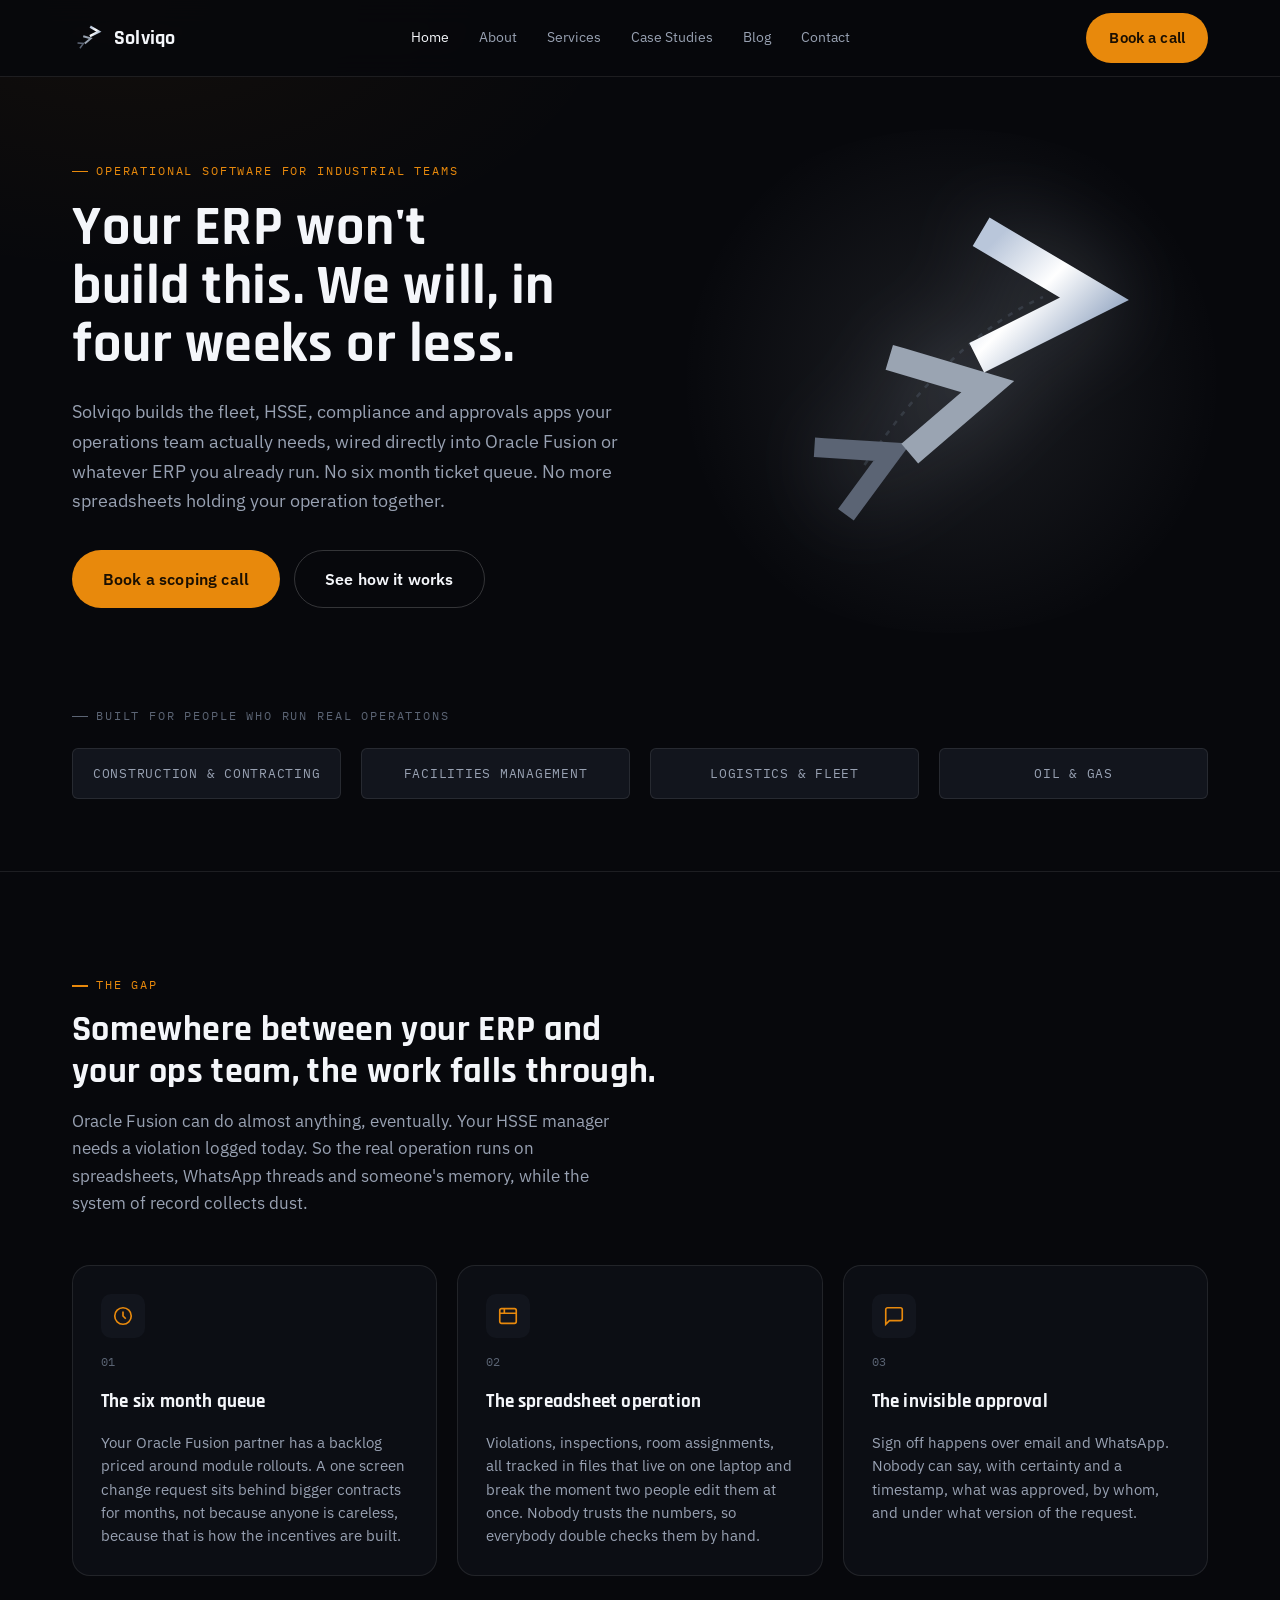
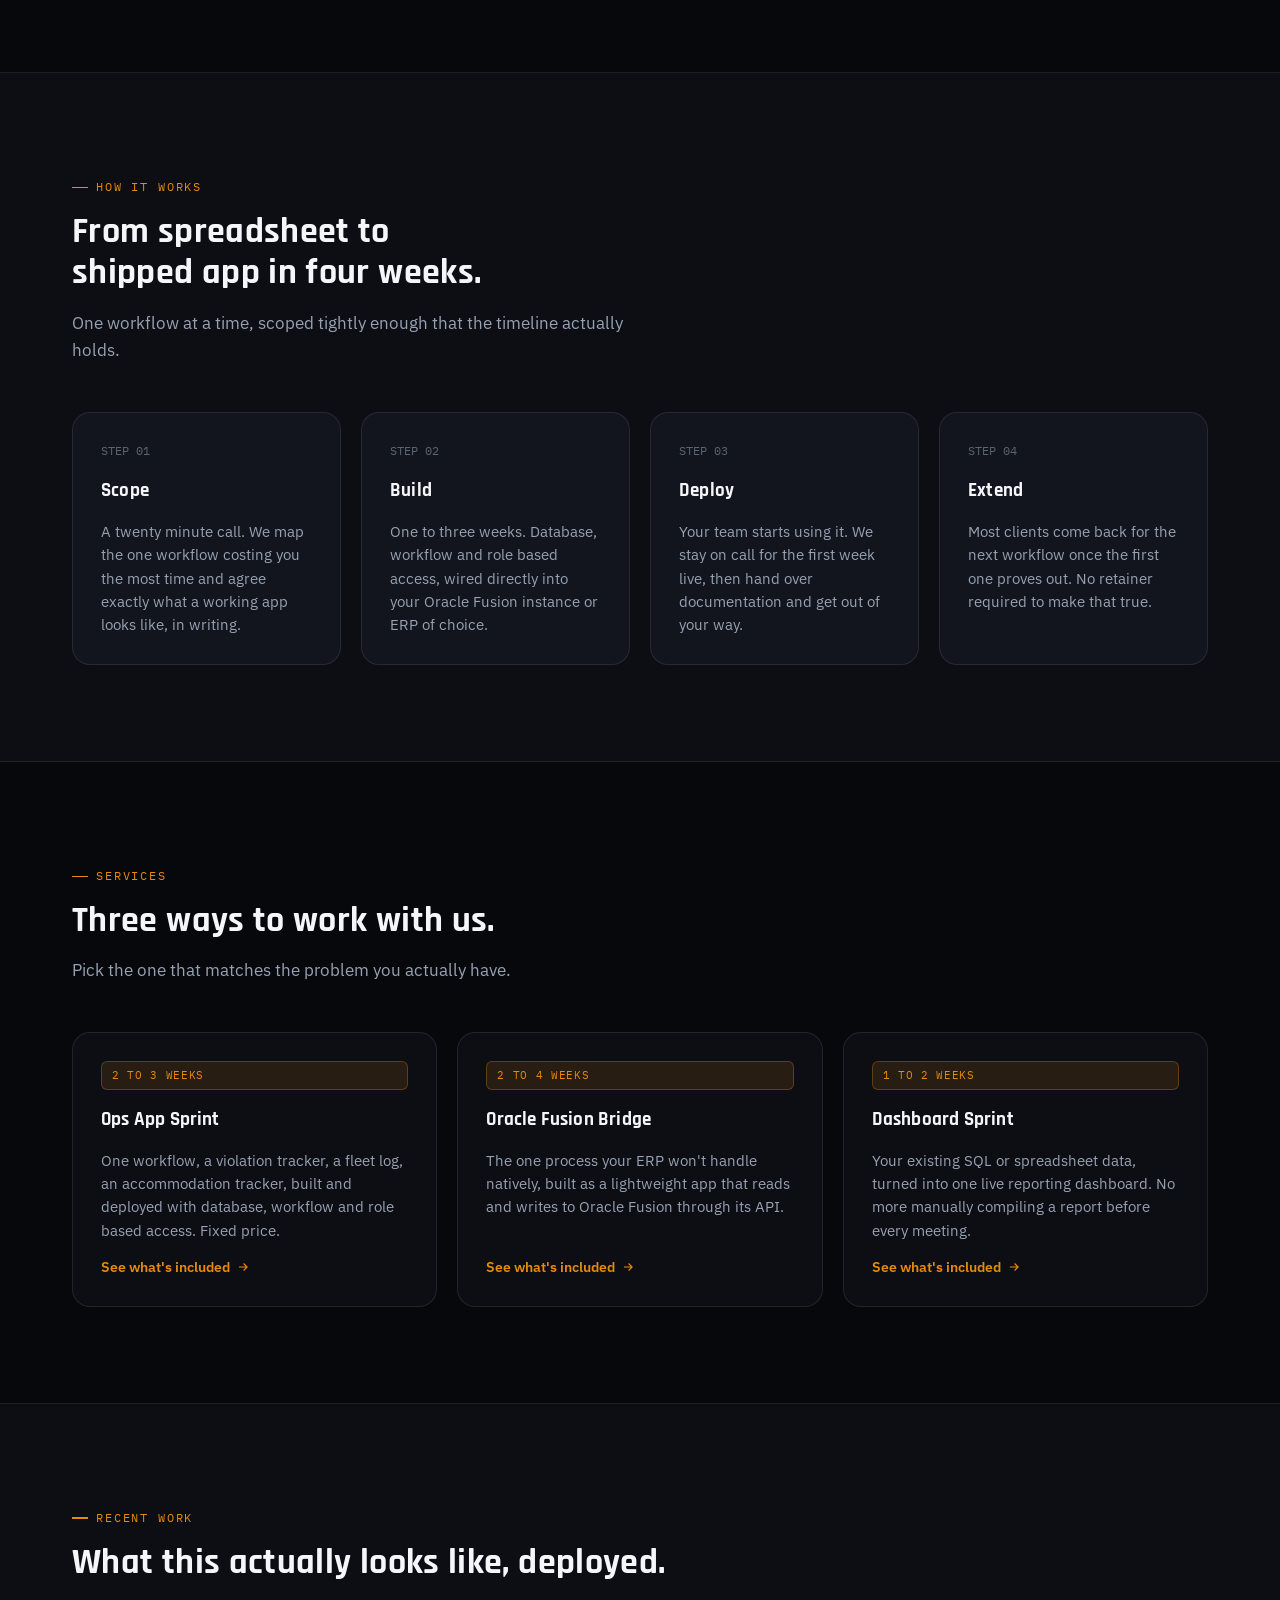
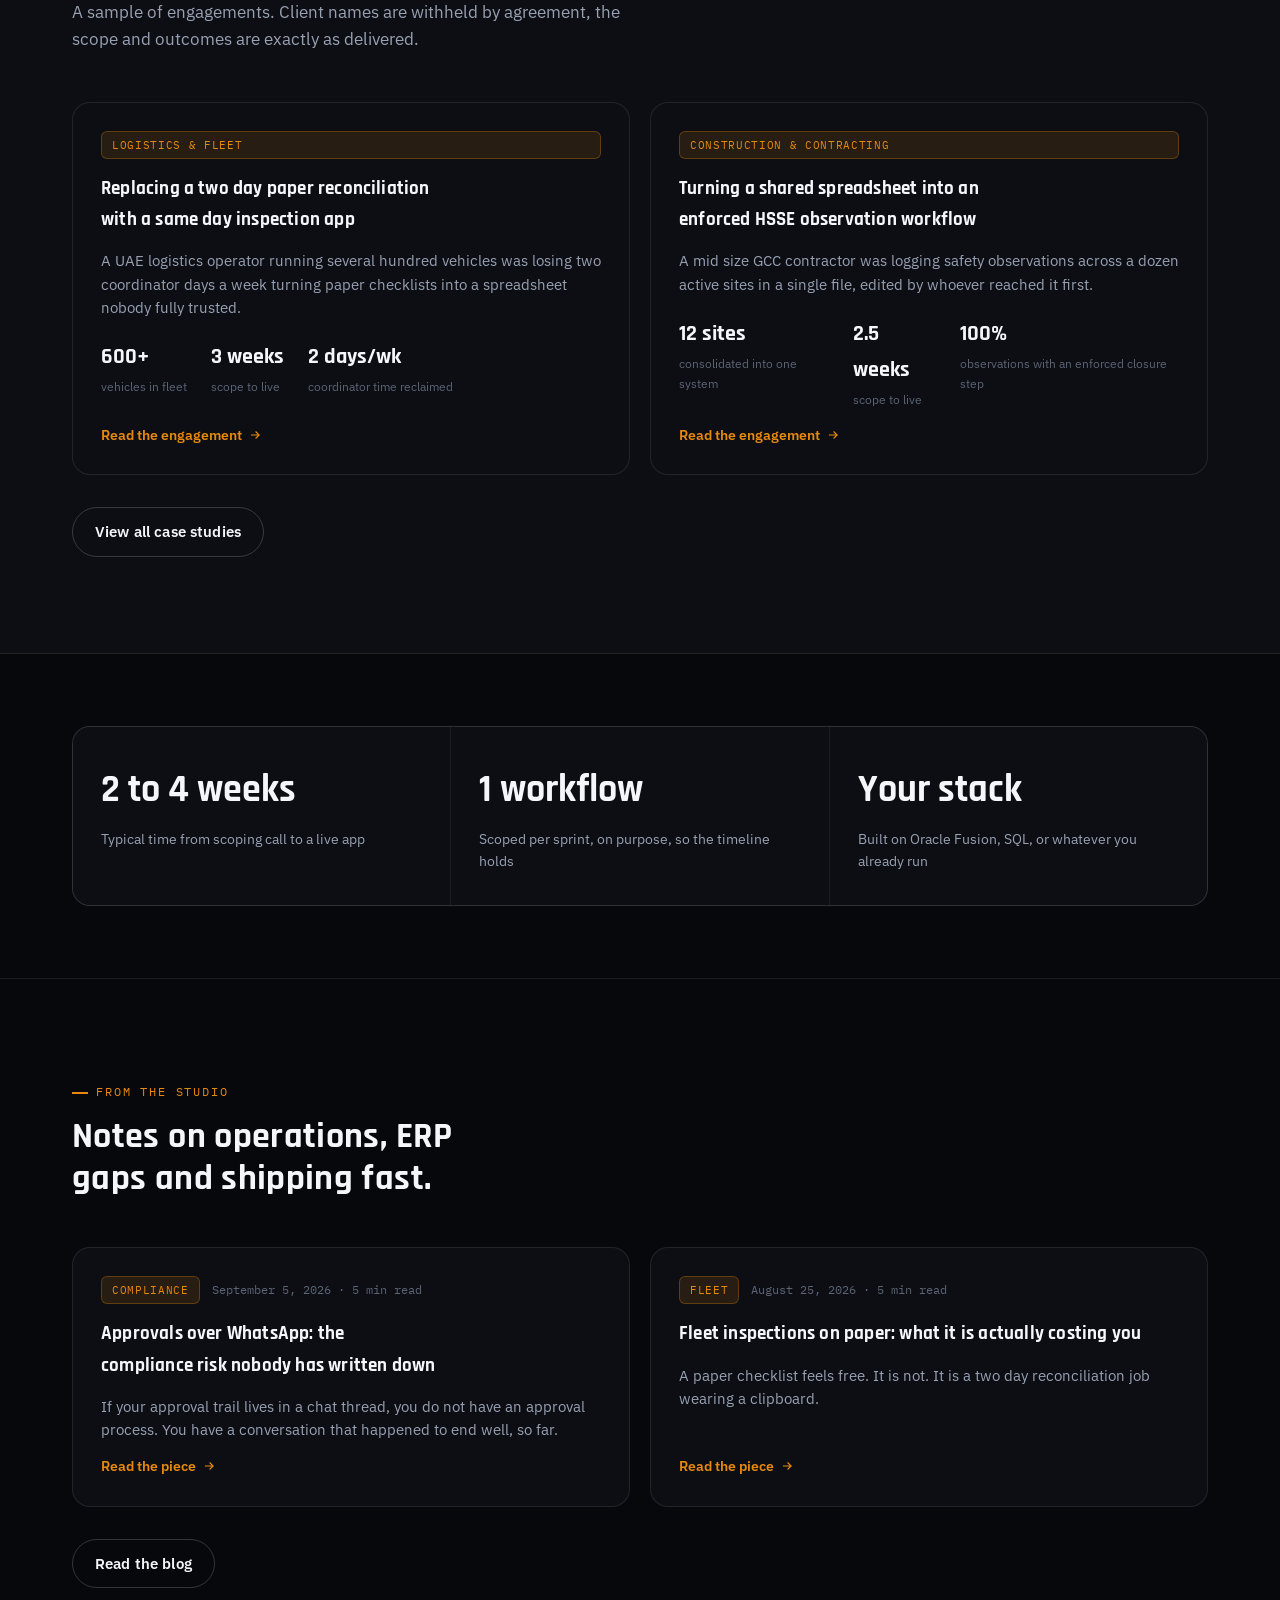
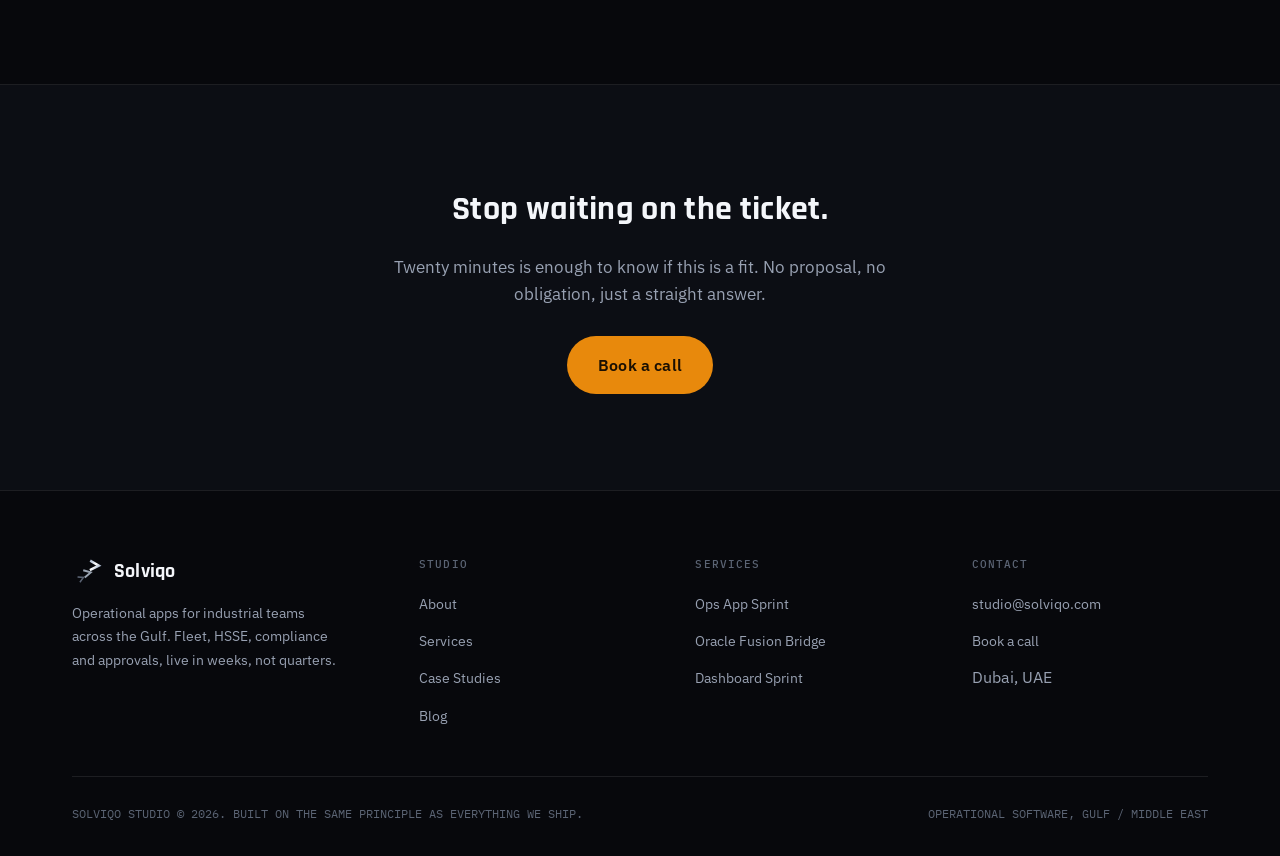
==== index.html @ 1aef15ec "Add Solviqo marketing site: home, about, services, case studies, blog, contact, and brand guidelines" ====
<!doctype html>
<html lang="en">
<head>
<meta charset="utf-8">
<meta name="viewport" content="width=device-width, initial-scale=1">
<title>Solviqo · Operational apps for industrial teams</title>
<meta name="description" content="Solviqo builds the fleet, HSSE, compliance and approvals apps your ERP will not, live in two to four weeks and wired into Oracle Fusion or whatever you already run.">
<link rel="icon" type="image/svg+xml" href="data:image/svg+xml,%3Csvg xmlns='http://www.w3.org/2000/svg' viewBox='0 0 240 240'%3E%3Crect width='240' height='240' rx='48' fill='%230D1117'/%3E%3Cg transform='translate(70,168) rotate(-25) scale(0.62)'%3E%3Cpolyline points='-27,-30 28,0 -27,30' fill='none' stroke='%235B6474' stroke-width='18'/%3E%3C/g%3E%3Cg transform='translate(118,128) rotate(-12) scale(0.82)'%3E%3Cpolyline points='-27,-30 28,0 -27,30' fill='none' stroke='%239AA4B2' stroke-width='18'/%3E%3C/g%3E%3Cg transform='translate(172,72) rotate(2) scale(1.05)'%3E%3Cpolyline points='-27,-30 28,0 -27,30' fill='none' stroke='%23F4F6FA' stroke-width='18'/%3E%3C/g%3E%3C/svg%3E">
<link rel="preconnect" href="https://fonts.googleapis.com">
<link rel="preconnect" href="https://fonts.gstatic.com" crossorigin>
<link rel="stylesheet" href="https://fonts.googleapis.com/css2?family=Rajdhani:wght@500;600;700&family=IBM+Plex+Sans:wght@400;500;600;700&family=IBM+Plex+Mono:wght@400;500&display=swap">
<link rel="stylesheet" href="assets/site.css">
</head>
<body>

<svg width="0" height="0" style="position:absolute" aria-hidden="true">
  <defs>
    <linearGradient id="gradChrome" x1="0%" y1="0%" x2="100%" y2="100%">
      <stop offset="0%" stop-color="#B9C6DA"/>
      <stop offset="45%" stop-color="#FFFFFF"/>
      <stop offset="100%" stop-color="#8CA0BE"/>
    </linearGradient>
  </defs>
</svg>

<header class="site-header">
  <div class="container nav-row">
    <a href="index.html" class="brand">
      <svg viewBox="0 0 240 240" class="brand-mark" aria-hidden="true">
        <g transform="translate(70,168) rotate(-25) scale(0.62)"><polyline points="-27,-30 28,0 -27,30" fill="none" stroke="#5B6474" stroke-width="18" stroke-linecap="square"/></g>
        <g transform="translate(118,128) rotate(-12) scale(0.82)"><polyline points="-27,-30 28,0 -27,30" fill="none" stroke="#9AA4B2" stroke-width="18" stroke-linecap="square"/></g>
        <g transform="translate(172,72) rotate(2) scale(1.05)"><polyline points="-27,-30 28,0 -27,30" fill="none" stroke="url(#gradChrome)" stroke-width="18" stroke-linecap="square"/></g>
      </svg>
      <span class="brand-word">Solviqo</span>
    </a>
    <nav id="navLinks" class="nav-links">
      <a href="index.html" class="active">Home</a>
      <a href="about.html">About</a>
      <a href="services.html">Services</a>
      <a href="case-studies.html">Case Studies</a>
      <a href="blog.html">Blog</a>
      <a href="contact.html">Contact</a>
      <a href="contact.html" class="btn btn-primary">Book a call</a>
    </nav>
    <div class="nav-right">
      <a href="contact.html" class="btn btn-primary">Book a call</a>
      <button id="navToggle" class="nav-toggle" aria-label="Toggle menu" aria-expanded="false">
        <svg viewBox="0 0 24 24" fill="none" stroke="currentColor" stroke-width="2"><path d="M3 6h18M3 12h18M3 18h18"/></svg>
      </button>
    </div>
  </div>
</header>

<main>

  <!-- HERO -->
  <section class="hero">
    <div class="container hero-grid">
      <div>
        <span class="eyebrow">Operational software for industrial teams</span>
        <h1>Your ERP won't build this. We will, in four weeks or less.</h1>
        <p class="lede">Solviqo builds the fleet, HSSE, compliance and approvals apps your operations team actually needs, wired directly into Oracle Fusion or whatever ERP you already run. No six month ticket queue. No more spreadsheets holding your operation together.</p>
        <div class="hero-cta">
          <a href="contact.html" class="btn btn-primary btn-lg">Book a scoping call</a>
          <a href="services.html" class="btn btn-ghost btn-lg">See how it works</a>
        </div>
      </div>
      <div class="hero-visual">
        <svg viewBox="0 0 240 240" class="mark-hero" aria-hidden="true">
          <path d="M70,168 Q120,95 172,72" fill="none" stroke="#5B6474" stroke-width="1.5" stroke-dasharray="3 4" opacity="0.35"/>
          <g transform="translate(70,168) rotate(-25) scale(0.62)"><polyline points="-27,-30 28,0 -27,30" fill="none" stroke="#5B6474" stroke-width="18" stroke-linecap="square"/></g>
          <g transform="translate(118,128) rotate(-12) scale(0.82)"><polyline points="-27,-30 28,0 -27,30" fill="none" stroke="#9AA4B2" stroke-width="18" stroke-linecap="square"/></g>
          <g transform="translate(172,72) rotate(2) scale(1.05)"><polyline points="-27,-30 28,0 -27,30" fill="none" stroke="url(#gradChrome)" stroke-width="18" stroke-linecap="square"/></g>
        </svg>
      </div>
    </div>
  </section>

  <!-- INDUSTRIES STRIP -->
  <section class="section tight" style="padding-top:0;">
    <div class="container">
      <p class="eyebrow muted" style="margin-bottom:22px;">Built for people who run real operations</p>
      <div class="grid-4">
        <div class="tag" style="justify-content:center;padding:14px;font-size:12.5px;">Construction &amp; Contracting</div>
        <div class="tag" style="justify-content:center;padding:14px;font-size:12.5px;">Facilities Management</div>
        <div class="tag" style="justify-content:center;padding:14px;font-size:12.5px;">Logistics &amp; Fleet</div>
        <div class="tag" style="justify-content:center;padding:14px;font-size:12.5px;">Oil &amp; Gas</div>
      </div>
    </div>
  </section>

  <!-- THE GAP -->
  <section class="section">
    <div class="container">
      <div class="section-head">
        <span class="eyebrow">The gap</span>
        <h2>Somewhere between your ERP and your ops team, the work falls through.</h2>
        <p>Oracle Fusion can do almost anything, eventually. Your HSSE manager needs a violation logged today. So the real operation runs on spreadsheets, WhatsApp threads and someone's memory, while the system of record collects dust.</p>
      </div>
      <div class="grid-3">
        <div class="card">
          <div class="card-icon"><svg viewBox="0 0 24 24" fill="none" stroke="currentColor" stroke-width="1.8"><circle cx="12" cy="12" r="9"/><path d="M12 7v5l3 3"/></svg></div>
          <span class="num">01</span>
          <h3>The six month queue</h3>
          <p>Your Oracle Fusion partner has a backlog priced around module rollouts. A one screen change request sits behind bigger contracts for months, not because anyone is careless, because that is how the incentives are built.</p>
        </div>
        <div class="card">
          <div class="card-icon"><svg viewBox="0 0 24 24" fill="none" stroke="currentColor" stroke-width="1.8"><rect x="3" y="4" width="18" height="16" rx="2"/><path d="M3 9h18M8 4v5"/></svg></div>
          <span class="num">02</span>
          <h3>The spreadsheet operation</h3>
          <p>Violations, inspections, room assignments, all tracked in files that live on one laptop and break the moment two people edit them at once. Nobody trusts the numbers, so everybody double checks them by hand.</p>
        </div>
        <div class="card">
          <div class="card-icon"><svg viewBox="0 0 24 24" fill="none" stroke="currentColor" stroke-width="1.8"><path d="M21 15a2 2 0 0 1-2 2H7l-4 4V5a2 2 0 0 1 2-2h14a2 2 0 0 1 2 2z"/></svg></div>
          <span class="num">03</span>
          <h3>The invisible approval</h3>
          <p>Sign off happens over email and WhatsApp. Nobody can say, with certainty and a timestamp, what was approved, by whom, and under what version of the request.</p>
        </div>
      </div>
    </div>
  </section>

  <!-- HOW IT WORKS -->
  <section class="section" style="background:var(--ink-900);">
    <div class="container">
      <div class="section-head">
        <span class="eyebrow">How it works</span>
        <h2>From spreadsheet to shipped app in four weeks.</h2>
        <p>One workflow at a time, scoped tightly enough that the timeline actually holds.</p>
      </div>
      <div class="grid-4">
        <div class="card" style="background:var(--ink-800);">
          <span class="num">STEP 01</span>
          <h3>Scope</h3>
          <p>A twenty minute call. We map the one workflow costing you the most time and agree exactly what a working app looks like, in writing.</p>
        </div>
        <div class="card" style="background:var(--ink-800);">
          <span class="num">STEP 02</span>
          <h3>Build</h3>
          <p>One to three weeks. Database, workflow and role based access, wired directly into your Oracle Fusion instance or ERP of choice.</p>
        </div>
        <div class="card" style="background:var(--ink-800);">
          <span class="num">STEP 03</span>
          <h3>Deploy</h3>
          <p>Your team starts using it. We stay on call for the first week live, then hand over documentation and get out of your way.</p>
        </div>
        <div class="card" style="background:var(--ink-800);">
          <span class="num">STEP 04</span>
          <h3>Extend</h3>
          <p>Most clients come back for the next workflow once the first one proves out. No retainer required to make that true.</p>
        </div>
      </div>
    </div>
  </section>

  <!-- SERVICES -->
  <section class="section">
    <div class="container">
      <div class="section-head">
        <span class="eyebrow">Services</span>
        <h2>Three ways to work with us.</h2>
        <p>Pick the one that matches the problem you actually have.</p>
      </div>
      <div class="grid-3">
        <a href="services.html#ops-app-sprint" class="card">
          <span class="tag amber">2 to 3 weeks</span>
          <h3>Ops App Sprint</h3>
          <p>One workflow, a violation tracker, a fleet log, an accommodation tracker, built and deployed with database, workflow and role based access. Fixed price.</p>
          <span class="card-link">See what's included <svg viewBox="0 0 24 24" fill="none" stroke="currentColor" stroke-width="2"><path d="M5 12h14M13 6l6 6-6 6"/></svg></span>
        </a>
        <a href="services.html#oracle-fusion-bridge" class="card">
          <span class="tag amber">2 to 4 weeks</span>
          <h3>Oracle Fusion Bridge</h3>
          <p>The one process your ERP won't handle natively, built as a lightweight app that reads and writes to Oracle Fusion through its API.</p>
          <span class="card-link">See what's included <svg viewBox="0 0 24 24" fill="none" stroke="currentColor" stroke-width="2"><path d="M5 12h14M13 6l6 6-6 6"/></svg></span>
        </a>
        <a href="services.html#dashboard-sprint" class="card">
          <span class="tag amber">1 to 2 weeks</span>
          <h3>Dashboard Sprint</h3>
          <p>Your existing SQL or spreadsheet data, turned into one live reporting dashboard. No more manually compiling a report before every meeting.</p>
          <span class="card-link">See what's included <svg viewBox="0 0 24 24" fill="none" stroke="currentColor" stroke-width="2"><path d="M5 12h14M13 6l6 6-6 6"/></svg></span>
        </a>
      </div>
    </div>
  </section>

  <!-- CASE STUDY TEASER -->
  <section class="section" style="background:var(--ink-900);">
    <div class="container">
      <div class="section-head">
        <span class="eyebrow">Recent work</span>
        <h2>What this actually looks like, deployed.</h2>
        <p>A sample of engagements. Client names are withheld by agreement, the scope and outcomes are exactly as delivered.</p>
      </div>
      <div id="homeCaseTeaser" class="grid-2"></div>
      <div style="margin-top:32px;"><a href="case-studies.html" class="btn btn-ghost">View all case studies</a></div>
    </div>
  </section>

  <!-- STATS -->
  <section class="section tight">
    <div class="container">
      <div class="stat-band">
        <div class="stat"><div class="v">2 to 4 weeks</div><div class="l">Typical time from scoping call to a live app</div></div>
        <div class="stat"><div class="v">1 workflow</div><div class="l">Scoped per sprint, on purpose, so the timeline holds</div></div>
        <div class="stat"><div class="v">Your stack</div><div class="l">Built on Oracle Fusion, SQL, or whatever you already run</div></div>
      </div>
    </div>
  </section>

  <!-- BLOG TEASER -->
  <section class="section">
    <div class="container">
      <div class="section-head">
        <span class="eyebrow">From the studio</span>
        <h2>Notes on operations, ERP gaps and shipping fast.</h2>
      </div>
      <div id="homePostTeaser" class="grid-2"></div>
      <div style="margin-top:32px;"><a href="blog.html" class="btn btn-ghost">Read the blog</a></div>
    </div>
  </section>

  <!-- FINAL CTA -->
  <section class="section" style="border-bottom:none;background:var(--ink-900);">
    <div class="container center" style="max-width:640px;margin:0 auto;">
      <h2 style="font-size:34px;">Stop waiting on the ticket.</h2>
      <p class="muted" style="margin-top:16px;font-size:16.5px;">Twenty minutes is enough to know if this is a fit. No proposal, no obligation, just a straight answer.</p>
      <div style="margin-top:28px;"><a href="contact.html" class="btn btn-primary btn-lg">Book a call</a></div>
    </div>
  </section>

</main>

<footer class="site-footer">
  <div class="container">
    <div class="footer-top">
      <div class="footer-brand">
        <a href="index.html" class="brand">
          <svg viewBox="0 0 240 240" class="brand-mark" aria-hidden="true">
            <g transform="translate(70,168) rotate(-25) scale(0.62)"><polyline points="-27,-30 28,0 -27,30" fill="none" stroke="#5B6474" stroke-width="18" stroke-linecap="square"/></g>
            <g transform="translate(118,128) rotate(-12) scale(0.82)"><polyline points="-27,-30 28,0 -27,30" fill="none" stroke="#9AA4B2" stroke-width="18" stroke-linecap="square"/></g>
            <g transform="translate(172,72) rotate(2) scale(1.05)"><polyline points="-27,-30 28,0 -27,30" fill="none" stroke="url(#gradChrome)" stroke-width="18" stroke-linecap="square"/></g>
          </svg>
          <span class="brand-word">Solviqo</span>
        </a>
        <p>Operational apps for industrial teams across the Gulf. Fleet, HSSE, compliance and approvals, live in weeks, not quarters.</p>
      </div>
      <div class="footer-col">
        <h4>Studio</h4>
        <ul>
          <li><a href="about.html">About</a></li>
          <li><a href="services.html">Services</a></li>
          <li><a href="case-studies.html">Case Studies</a></li>
          <li><a href="blog.html">Blog</a></li>
        </ul>
      </div>
      <div class="footer-col">
        <h4>Services</h4>
        <ul>
          <li><a href="services.html#ops-app-sprint">Ops App Sprint</a></li>
          <li><a href="services.html#oracle-fusion-bridge">Oracle Fusion Bridge</a></li>
          <li><a href="services.html#dashboard-sprint">Dashboard Sprint</a></li>
        </ul>
      </div>
      <div class="footer-col">
        <h4>Contact</h4>
        <ul>
          <li><a href="mailto:studio@solviqo.com">studio@solviqo.com</a></li>
          <li><a href="contact.html">Book a call</a></li>
          <li><span class="muted">Dubai, UAE</span></li>
        </ul>
      </div>
    </div>
    <div class="footer-bottom">
      <p>SOLVIQO STUDIO &copy; 2026. BUILT ON THE SAME PRINCIPLE AS EVERYTHING WE SHIP.</p>
      <p>OPERATIONAL SOFTWARE, GULF / MIDDLE EAST</p>
    </div>
  </div>
</footer>

<script src="assets/site.js"></script>
</body>
</html>
---- assets/site.css ----
/* Solviqo · shared design tokens and site components */

:root{
  /* surfaces */
  --ink-950:#07080C;
  --ink-900:#0C0E14;
  --ink-800:#12151D;
  --ink-700:#1A1E29;
  --ink-600:#242938;

  /* lines */
  --line:rgba(255,255,255,0.09);
  --line-strong:rgba(255,255,255,0.18);

  /* text */
  --text-1:#F4F6FA;
  --text-2:#98A1B2;
  --text-3:#5B6474;

  /* chrome family (from the mark) */
  --chrome-1:#5B6474;
  --chrome-2:#9AA4B2;
  --chrome-3:#D8E0EC;

  /* accent */
  --amber:#E8890C;
  --amber-bright:#FFA733;
  --amber-wash:rgba(232,137,12,0.12);
  --blue-signal:#5C87F2;

  /* semantic */
  --green-ok:#3FBE85;
  --red-critical:#E15B45;

  /* type */
  --font-display:"Rajdhani",-apple-system,"Helvetica Neue",Arial,sans-serif;
  --font-body:"IBM Plex Sans",-apple-system,"Helvetica Neue",Arial,sans-serif;
  --font-mono:"IBM Plex Mono","SFMono-Regular",Consolas,monospace;

  /* shape */
  --r-sm:6px;
  --r-md:10px;
  --r-lg:18px;
  --r-full:999px;

  --container:1200px;
}

*,*::before,*::after{ box-sizing:border-box; }
html{ scroll-behavior:smooth; }
@media (prefers-reduced-motion:reduce){ html{ scroll-behavior:auto; } }

body{
  margin:0;
  background:
    radial-gradient(ellipse 1100px 620px at 82% -8%, rgba(120,150,255,0.08), transparent 60%),
    radial-gradient(ellipse 900px 500px at 10% 0%, rgba(232,137,12,0.05), transparent 55%),
    var(--ink-950);
  color:var(--text-1);
  font-family:var(--font-body);
  font-size:16px;
  line-height:1.65;
  -webkit-font-smoothing:antialiased;
}
::selection{ background:var(--amber); color:var(--ink-950); }
img{ max-width:100%; display:block; }
a{ color:inherit; text-decoration:none; }
h1,h2,h3,h4{ margin:0; font-family:var(--font-display); font-weight:700; letter-spacing:.01em; text-wrap:balance; }
p{ margin:0; }
ul{ margin:0; padding:0; list-style:none; }
button{ font-family:inherit; }

.container{ max-width:var(--container); margin:0 auto; padding:0 32px; }
@media (max-width:720px){ .container{ padding:0 20px; } }

.eyebrow{
  font-family:var(--font-mono); font-size:11.5px; letter-spacing:.16em; text-transform:uppercase;
  color:var(--amber); display:inline-flex; align-items:center; gap:8px;
}
.eyebrow::before{ content:""; width:16px; height:1.5px; background:var(--amber); display:inline-block; }
.eyebrow.muted{ color:var(--text-3); }
.eyebrow.muted::before{ background:var(--text-3); }

/* ============ Header / Nav ============ */
.site-header{
  position:sticky; top:0; z-index:50;
  background:rgba(7,8,12,0.82); backdrop-filter:blur(14px); -webkit-backdrop-filter:blur(14px);
  border-bottom:1px solid var(--line);
}
.nav-row{ display:flex; align-items:center; justify-content:space-between; height:76px; gap:24px; }
.brand{ display:flex; align-items:center; gap:10px; flex:none; }
.brand-mark{ width:32px; height:32px; overflow:visible; }
.brand-word{ font-family:var(--font-display); font-weight:700; font-size:20px; letter-spacing:.01em; color:var(--text-1); }

.nav-links{ display:flex; align-items:center; gap:2px; }
.nav-links a{
  font-size:14px; color:var(--text-2); padding:9px 14px; border-radius:var(--r-full);
  transition:color .15s ease, background .15s ease;
}
.nav-links a:hover{ color:var(--text-1); background:var(--ink-800); }
.nav-links a.active{ color:var(--text-1); }
.nav-links .btn{ display:none; }

.nav-right{ display:flex; align-items:center; gap:14px; }
.nav-toggle{ display:none; background:none; border:1px solid var(--line-strong); border-radius:var(--r-sm); width:40px; height:40px; align-items:center; justify-content:center; color:var(--text-1); cursor:pointer; }
.nav-toggle svg{ width:18px; height:18px; }

@media (max-width:920px){
  .nav-links{
    position:fixed; inset:76px 0 auto 0; flex-direction:column; align-items:stretch; gap:0;
    background:var(--ink-900); border-bottom:1px solid var(--line); padding:8px 20px 18px;
    transform:translateY(-8px); opacity:0; pointer-events:none; transition:opacity .18s ease, transform .18s ease;
  }
  .nav-links.open{ opacity:1; pointer-events:auto; transform:translateY(0); }
  .nav-links a{ padding:14px 6px; border-radius:0; border-bottom:1px solid var(--line); }
  .nav-toggle{ display:inline-flex; }
  .nav-right .btn{ display:none; }
  .nav-links .btn{ display:inline-flex; margin-top:10px; }
}

/* ============ Buttons ============ */
.btn{
  display:inline-flex; align-items:center; justify-content:center; gap:8px;
  font-family:var(--font-body); font-weight:600; font-size:14.5px; letter-spacing:.01em;
  padding:12px 22px; border-radius:var(--r-full); border:1px solid transparent; cursor:pointer;
  transition:transform .12s ease, background .15s ease, border-color .15s ease, color .15s ease;
  white-space:nowrap;
}
.btn:active{ transform:scale(.98); }
.btn-primary{ background:var(--amber); color:#1A0F02; }
.btn-primary:hover{ background:var(--amber-bright); }
.btn-ghost{ background:transparent; color:var(--text-1); border-color:var(--line-strong); }
.btn-ghost:hover{ border-color:var(--text-1); }
.btn-lg{ padding:15px 30px; font-size:16px; }
.btn-block{ width:100%; }

/* ============ Sections ============ */
.section{ padding:96px 0; border-bottom:1px solid var(--line); }
.section.tight{ padding:72px 0; }
.section:last-of-type{ border-bottom:none; }
.section-head{ max-width:680px; margin-bottom:48px; }
.section-head h2{ font-size:36px; line-height:1.15; margin-top:14px; }
.section-head p{ font-size:16.5px; color:var(--text-2); margin-top:16px; max-width:56ch; }
.section-head.center{ margin-left:auto; margin-right:auto; text-align:center; }

/* ============ Hero ============ */
.hero{ padding:76px 0 90px; position:relative; }
.hero-grid{ display:grid; grid-template-columns:1.05fr .95fr; gap:56px; align-items:center; }
.hero h1{ font-size:56px; line-height:1.05; margin-top:18px; }
.hero .lede{ font-size:18px; color:var(--text-2); margin-top:22px; max-width:52ch; }
.hero-cta{ display:flex; gap:14px; margin-top:34px; flex-wrap:wrap; }
.hero-visual{ position:relative; display:flex; align-items:center; justify-content:center; }
.hero-visual .mark-hero{ width:min(420px,90%); height:auto; overflow:visible; filter:drop-shadow(0 0 46px rgba(210,222,240,.22)); }
.hero-visual::before{
  content:""; position:absolute; inset:-10%; z-index:-1; border-radius:50%;
  background:radial-gradient(circle, rgba(216,224,236,0.10), transparent 68%);
}
@media (max-width:960px){
  .hero-grid{ grid-template-columns:1fr; }
  .hero h1{ font-size:40px; }
  .hero-visual{ order:-1; }
  .hero-visual .mark-hero{ width:220px; }
}

/* ============ Grids & Cards ============ */
.grid-2{ display:grid; grid-template-columns:repeat(2,1fr); gap:20px; }
.grid-3{ display:grid; grid-template-columns:repeat(3,1fr); gap:20px; }
.grid-4{ display:grid; grid-template-columns:repeat(4,1fr); gap:20px; }
@media (max-width:920px){ .grid-3,.grid-4{ grid-template-columns:repeat(2,1fr); } }
@media (max-width:640px){ .grid-2,.grid-3,.grid-4{ grid-template-columns:1fr; } }

.card{
  background:var(--ink-900); border:1px solid var(--line); border-radius:var(--r-lg);
  padding:28px; display:flex; flex-direction:column; gap:14px;
}
.card-icon{ width:44px; height:44px; border-radius:var(--r-md); background:var(--ink-800); display:flex; align-items:center; justify-content:center; flex:none; }
.card-icon svg{ width:22px; height:22px; color:var(--amber); }
.card h3{ font-size:19px; }
.card p{ font-size:14.5px; color:var(--text-2); line-height:1.6; }
.card .num{ font-family:var(--font-mono); font-size:12px; color:var(--text-3); }

.card-link{ margin-top:auto; display:inline-flex; align-items:center; gap:6px; font-size:13.5px; font-weight:600; color:var(--amber); }
.card-link svg{ width:14px; height:14px; transition:transform .15s ease; }
.card:hover .card-link svg{ transform:translateX(3px); }

/* ============ Stat band ============ */
.stat-band{ display:grid; grid-template-columns:repeat(3,1fr); gap:1px; background:var(--line); border:1px solid var(--line); border-radius:var(--r-lg); overflow:hidden; }
.stat{ background:var(--ink-900); padding:32px 28px; }
.stat .v{ font-family:var(--font-display); font-size:38px; font-weight:700; color:var(--text-1); }
.stat .l{ font-size:13.5px; color:var(--text-2); margin-top:6px; }
@media (max-width:720px){ .stat-band{ grid-template-columns:1fr; } }

/* ============ Tag / badge ============ */
.tag{
  display:inline-flex; align-items:center; gap:6px; font-family:var(--font-mono); font-size:11px;
  letter-spacing:.06em; text-transform:uppercase; padding:4px 10px; border-radius:var(--r-sm);
  background:var(--ink-800); color:var(--text-2); border:1px solid var(--line);
}
.tag.amber{ background:var(--amber-wash); color:var(--amber); border-color:rgba(232,137,12,.3); }

/* ============ Footer ============ */
.site-footer{ border-top:1px solid var(--line); padding:64px 0 32px; }
.footer-top{ display:grid; grid-template-columns:1.3fr repeat(3,1fr); gap:40px; padding-bottom:48px; }
.footer-brand .brand{ margin-bottom:14px; }
.footer-brand p{ font-size:14px; color:var(--text-2); max-width:34ch; }
.footer-col h4{ font-family:var(--font-mono); font-size:11px; letter-spacing:.1em; text-transform:uppercase; color:var(--text-3); margin-bottom:16px; font-weight:500; }
.footer-col ul{ display:flex; flex-direction:column; gap:11px; }
.footer-col a{ font-size:14px; color:var(--text-2); }
.footer-col a:hover{ color:var(--text-1); }
.footer-bottom{ display:flex; justify-content:space-between; align-items:center; padding-top:28px; border-top:1px solid var(--line); flex-wrap:wrap; gap:12px; }
.footer-bottom p{ font-family:var(--font-mono); font-size:11.5px; color:var(--text-3); }
@media (max-width:860px){ .footer-top{ grid-template-columns:1fr 1fr; } }
@media (max-width:520px){ .footer-top{ grid-template-columns:1fr; } }

/* ============ Blog & case study components ============ */
.post-card{ cursor:pointer; }
.post-meta{ display:flex; align-items:center; gap:12px; flex-wrap:wrap; }
.post-date{ font-family:var(--font-mono); font-size:11.5px; color:var(--text-3); }
.back-link{ display:inline-flex; align-items:center; gap:6px; font-size:13.5px; color:var(--text-2); margin-bottom:28px; }
.back-link:hover{ color:var(--text-1); }
.post-head{ max-width:760px; margin-bottom:40px; }
.post-head h1{ font-size:40px; line-height:1.14; margin-top:16px; }
.post-byline{ font-family:var(--font-mono); font-size:12px; color:var(--text-3); margin-top:14px; }
.post-body{ max-width:720px; display:flex; flex-direction:column; gap:20px; }
.post-body h3{ font-size:22px; margin-top:8px; }
.post-body p{ font-size:16px; color:var(--text-2); line-height:1.75; }
.post-list{ display:flex; flex-direction:column; gap:10px; }
.post-list li{ font-size:16px; color:var(--text-2); padding-left:22px; position:relative; line-height:1.6; }
.post-list li::before{ content:""; position:absolute; left:0; top:10px; width:8px; height:8px; border-radius:2px; background:var(--amber); }
.post-body blockquote{ margin:0; padding:20px 24px; border-left:2px solid var(--amber); background:var(--ink-900); border-radius:0 var(--r-md) var(--r-md) 0; font-size:17px; color:var(--text-1); font-style:normal; }
.post-cta{ max-width:720px; margin-top:44px; align-items:flex-start; gap:10px; }
.post-cta .btn{ margin-top:8px; }
.related{ max-width:760px; margin-top:56px; }
.related .eyebrow{ margin-bottom:18px; }

.case-card .case-stats{ display:flex; gap:24px; padding-top:6px; }
.case-card .case-stats .v{ font-family:var(--font-display); font-weight:700; font-size:22px; color:var(--text-1); }
.case-card .case-stats .l{ font-size:12px; color:var(--text-3); margin-top:2px; }
.case-note{ font-size:13.5px; color:var(--text-3); margin-top:18px; }

/* ============ Utility ============ */
.mt-0{ margin-top:0 !important; }
.center{ text-align:center; }
.muted{ color:var(--text-2); }
.max-56{ max-width:56ch; }
.divider{ height:1px; background:var(--line); border:none; margin:0; }
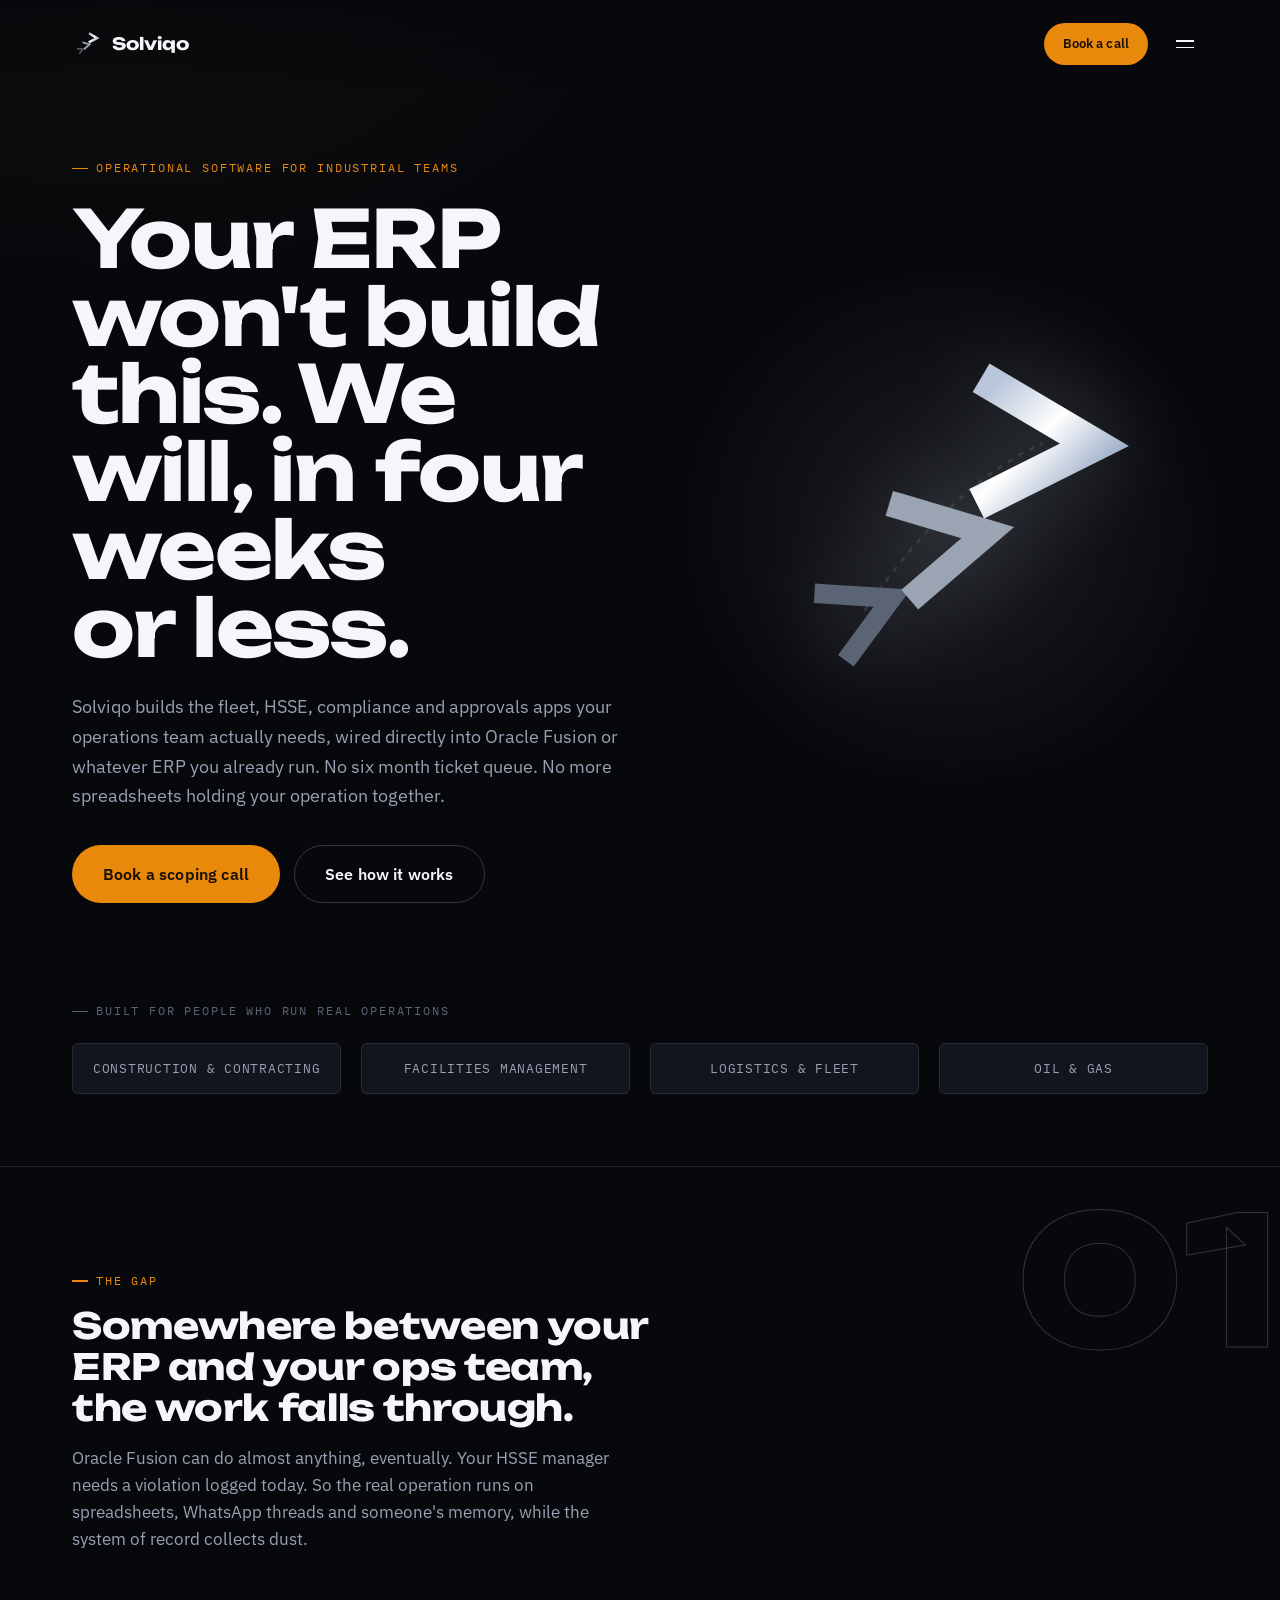
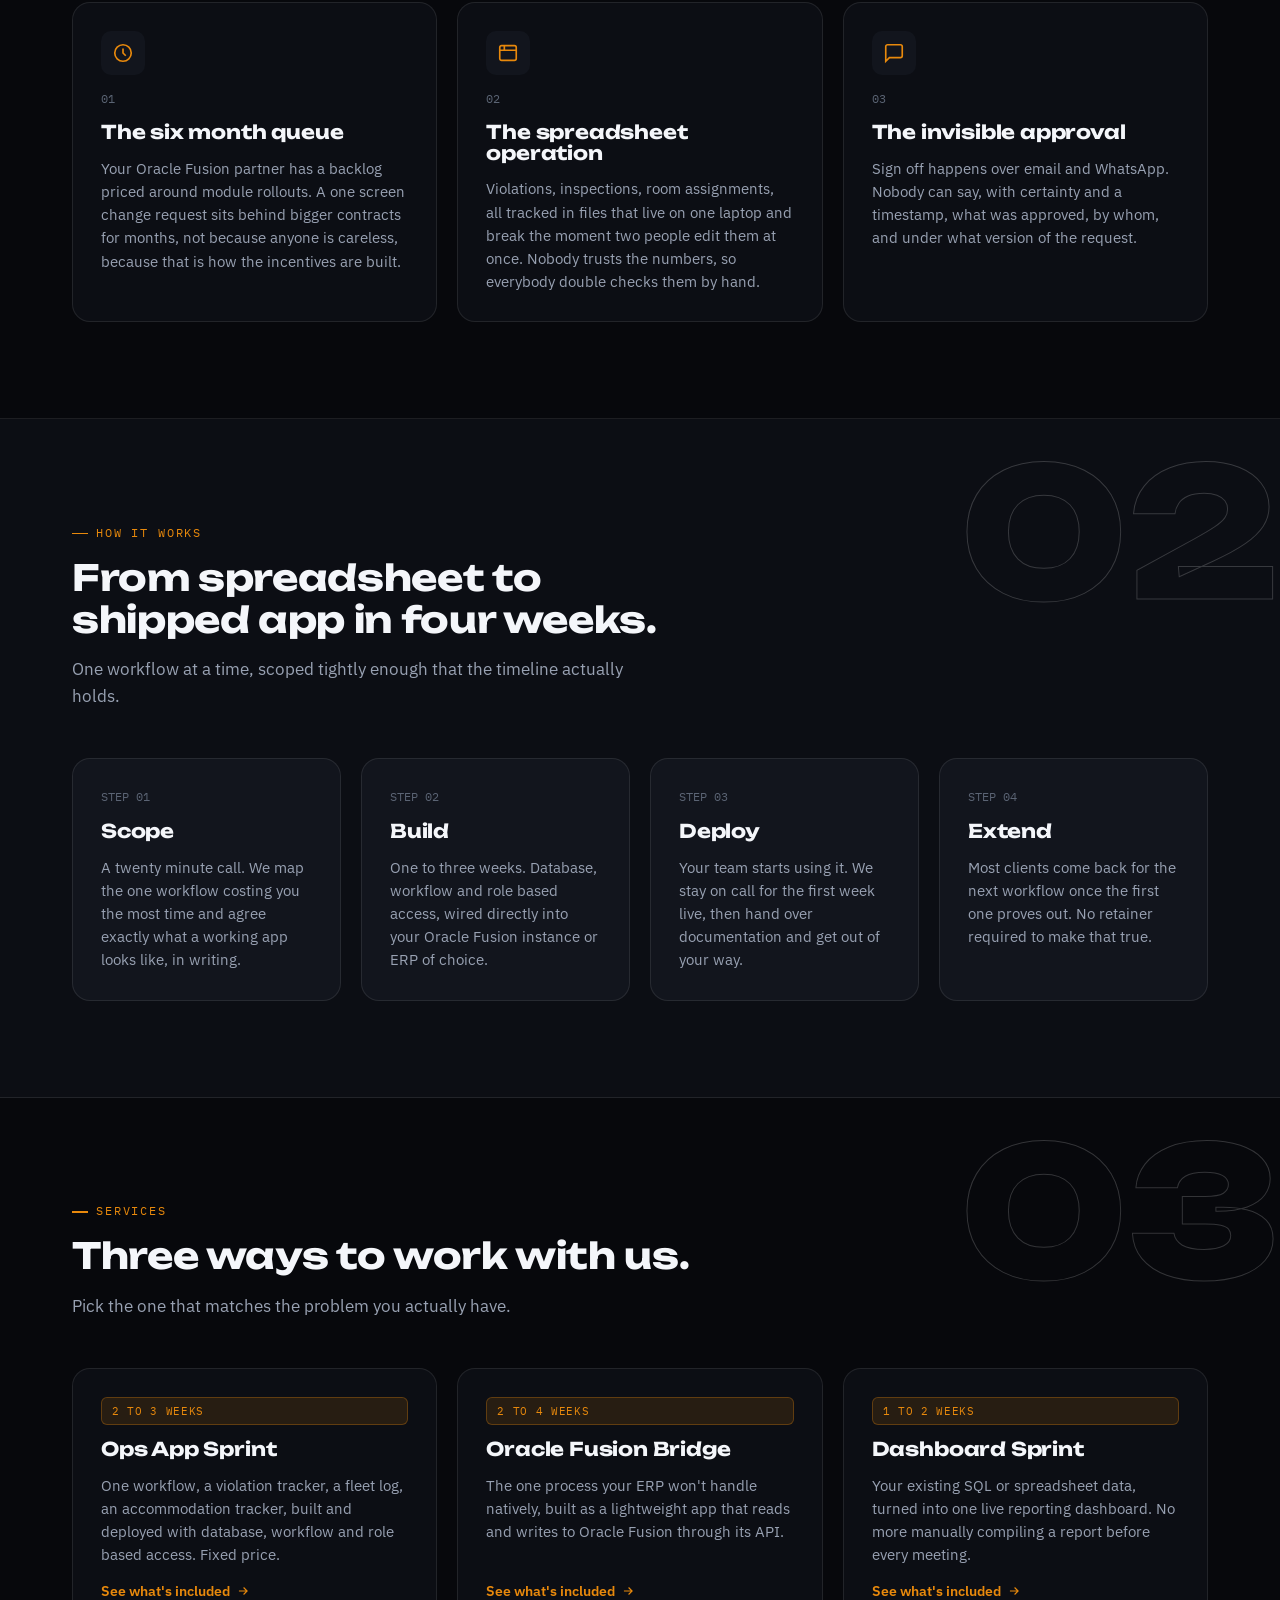
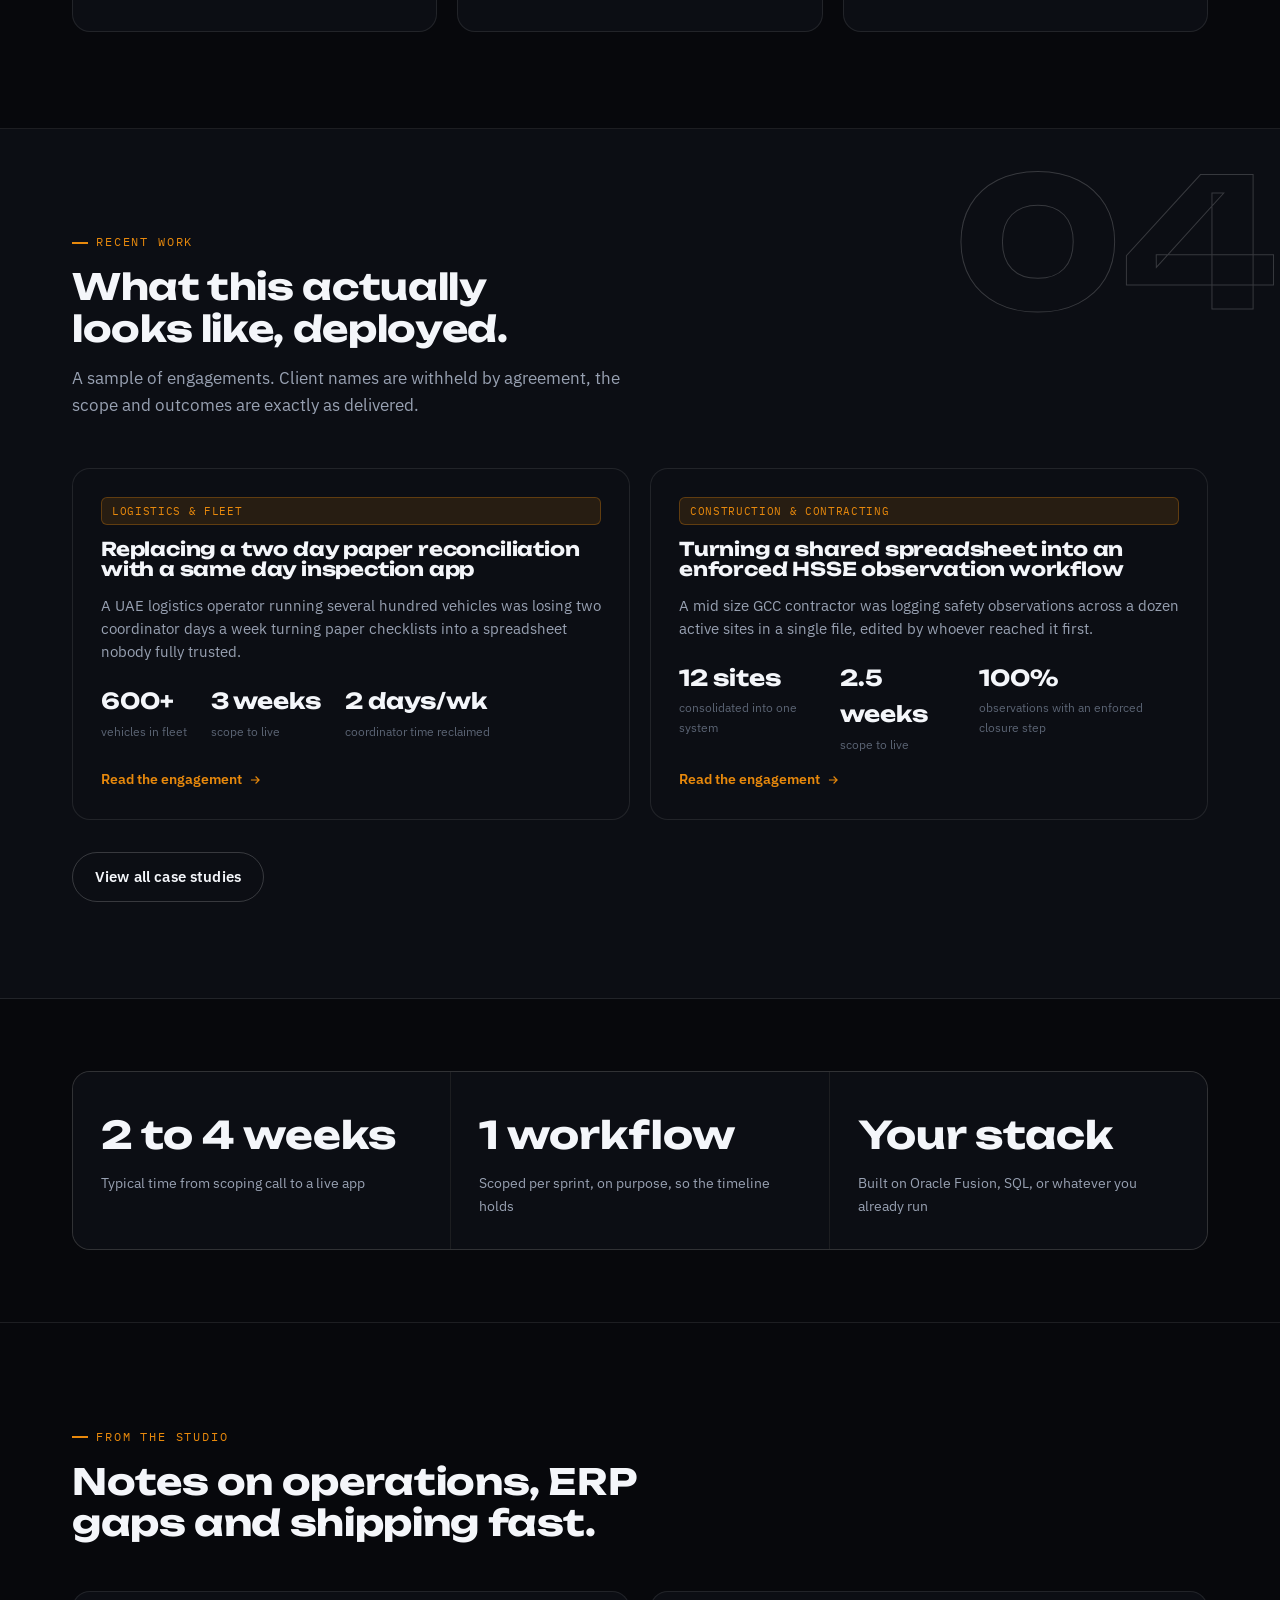
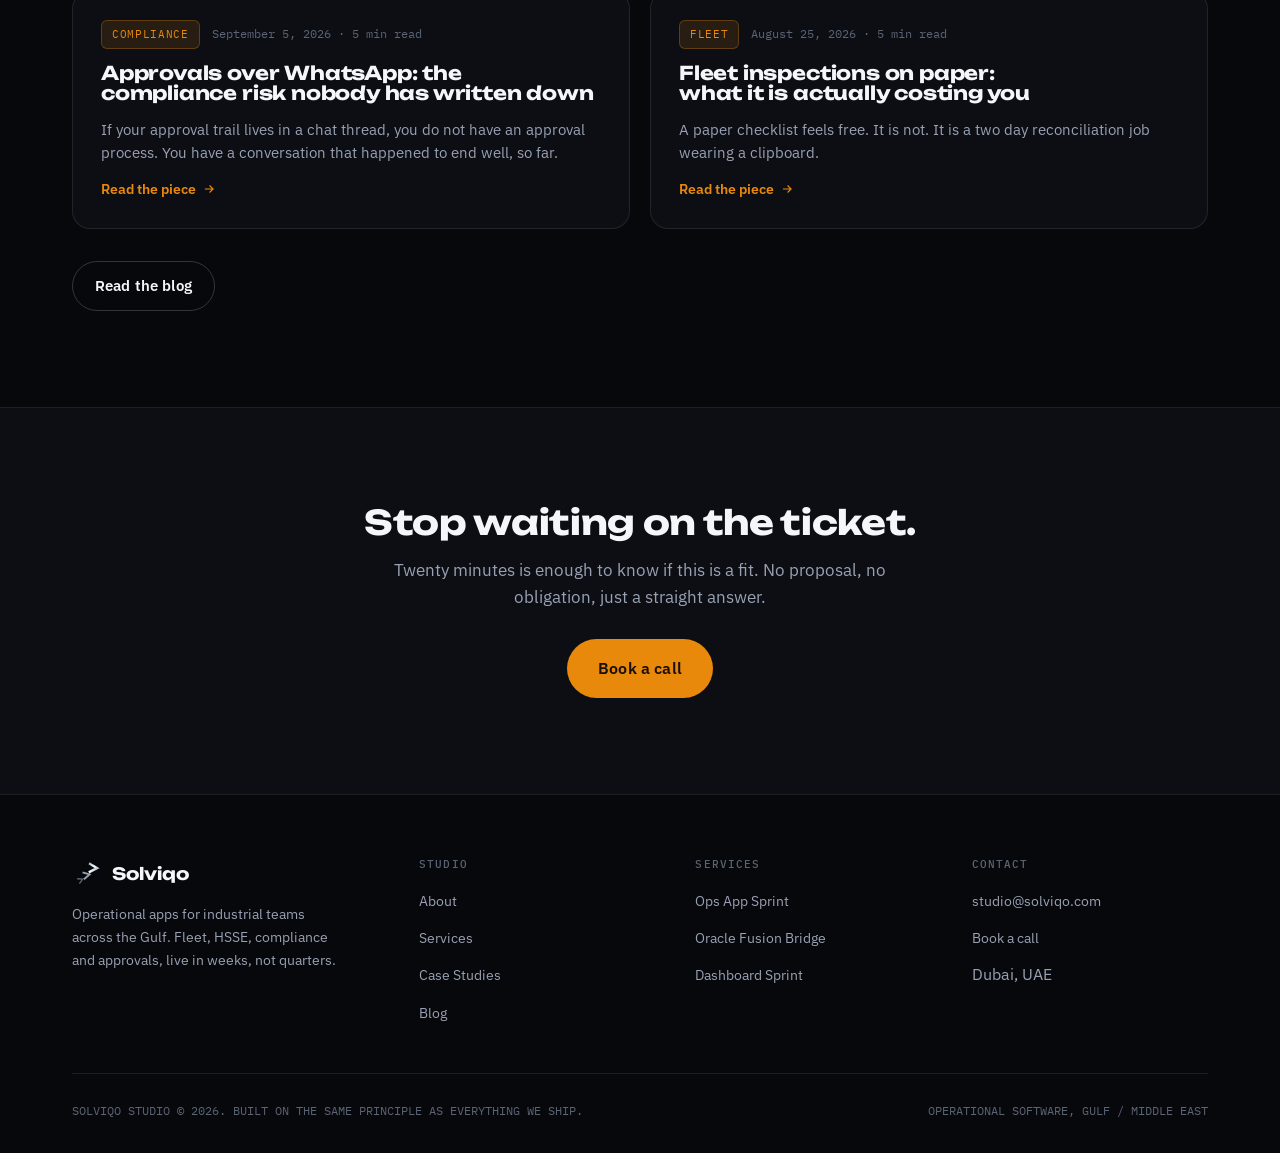
==== commit c48925ec: "Redesign visual system: Unbounded display type, full-screen nav overlay, intro loader Studied kott.s" ====
--- a/index.html
+++ b/index.html
@@ -8,10 +8,29 @@
 <link rel="icon" type="image/svg+xml" href="data:image/svg+xml,%3Csvg xmlns='http://www.w3.org/2000/svg' viewBox='0 0 240 240'%3E%3Crect width='240' height='240' rx='48' fill='%230D1117'/%3E%3Cg transform='translate(70,168) rotate(-25) scale(0.62)'%3E%3Cpolyline points='-27,-30 28,0 -27,30' fill='none' stroke='%235B6474' stroke-width='18'/%3E%3C/g%3E%3Cg transform='translate(118,128) rotate(-12) scale(0.82)'%3E%3Cpolyline points='-27,-30 28,0 -27,30' fill='none' stroke='%239AA4B2' stroke-width='18'/%3E%3C/g%3E%3Cg transform='translate(172,72) rotate(2) scale(1.05)'%3E%3Cpolyline points='-27,-30 28,0 -27,30' fill='none' stroke='%23F4F6FA' stroke-width='18'/%3E%3C/g%3E%3C/svg%3E">
 <link rel="preconnect" href="https://fonts.googleapis.com">
 <link rel="preconnect" href="https://fonts.gstatic.com" crossorigin>
-<link rel="stylesheet" href="https://fonts.googleapis.com/css2?family=Rajdhani:wght@500;600;700&family=IBM+Plex+Sans:wght@400;500;600;700&family=IBM+Plex+Mono:wght@400;500&display=swap">
+<link rel="stylesheet" href="https://fonts.googleapis.com/css2?family=Unbounded:wght@400;600;700;800;900&family=IBM+Plex+Sans:wght@400;500;600;700&family=IBM+Plex+Mono:wght@400;500;600&display=swap">
 <link rel="stylesheet" href="assets/site.css">
 </head>
 <body>
+
+<div id="introLoader" class="intro-loader">
+  <svg viewBox="0 0 240 240" class="intro-mark" aria-hidden="true">
+    <g class="seg seg-1"><g transform="translate(70,168) rotate(-25) scale(0.62)"><polyline points="-27,-30 28,0 -27,30" fill="none" stroke="#5B6474" stroke-width="18" stroke-linecap="square"/></g></g>
+    <g class="seg seg-2"><g transform="translate(118,128) rotate(-12) scale(0.82)"><polyline points="-27,-30 28,0 -27,30" fill="none" stroke="#9AA4B2" stroke-width="18" stroke-linecap="square"/></g></g>
+    <g class="seg seg-3"><g transform="translate(172,72) rotate(2) scale(1.05)"><polyline points="-27,-30 28,0 -27,30" fill="none" stroke="url(#gradChromeLoader)" stroke-width="18" stroke-linecap="square"/></g></g>
+  </svg>
+  <div class="intro-label">Solviqo &middot; calibrating</div>
+</div>
+
+<div id="scrollHud" class="scroll-hud">
+  <span class="cur">01</span>
+  <span class="bar"><i></i></span>
+  <span class="total">06</span>
+</div>
+
+<svg width="0" height="0" style="position:absolute" aria-hidden="true">
+  <defs><linearGradient id="gradChromeLoader" x1="0%" y1="0%" x2="100%" y2="100%"><stop offset="0%" stop-color="#B9C6DA"/><stop offset="45%" stop-color="#FFFFFF"/><stop offset="100%" stop-color="#8CA0BE"/></linearGradient></defs>
+</svg>
 
 <svg width="0" height="0" style="position:absolute" aria-hidden="true">
   <defs>
@@ -33,28 +52,37 @@
       </svg>
       <span class="brand-word">Solviqo</span>
     </a>
-    <nav id="navLinks" class="nav-links">
-      <a href="index.html" class="active">Home</a>
-      <a href="about.html">About</a>
-      <a href="services.html">Services</a>
-      <a href="case-studies.html">Case Studies</a>
-      <a href="blog.html">Blog</a>
-      <a href="contact.html">Contact</a>
-      <a href="contact.html" class="btn btn-primary">Book a call</a>
-    </nav>
     <div class="nav-right">
-      <a href="contact.html" class="btn btn-primary">Book a call</a>
+      <a href="contact.html" class="btn btn-primary btn-sm">Book a call</a>
       <button id="navToggle" class="nav-toggle" aria-label="Toggle menu" aria-expanded="false">
-        <svg viewBox="0 0 24 24" fill="none" stroke="currentColor" stroke-width="2"><path d="M3 6h18M3 12h18M3 18h18"/></svg>
+        <span class="ln"></span><span class="ln"></span>
       </button>
     </div>
   </div>
 </header>
 
+<div id="navLinks" class="nav-links">
+  <div class="container nav-links-inner">
+    <nav>
+      <a href="index.html" class="active"><span class="idx">01</span>Home</a>
+      <a href="about.html"><span class="idx">02</span>About</a>
+      <a href="services.html"><span class="idx">03</span>Services</a>
+      <a href="case-studies.html"><span class="idx">04</span>Case Studies</a>
+      <a href="blog.html"><span class="idx">05</span>Blog</a>
+      <a href="contact.html"><span class="idx">06</span>Contact</a>
+    </nav>
+    <div class="nav-foot">
+      <a href="mailto:studio@solviqo.com">studio@solviqo.com</a>
+      <a href="contact.html" class="btn btn-primary">Book a call</a>
+      <span>Dubai, UAE</span>
+    </div>
+  </div>
+</div>
+
 <main>
 
   <!-- HERO -->
-  <section class="hero">
+  <section class="hero" data-hud="hero">
     <div class="container hero-grid">
       <div>
         <span class="eyebrow">Operational software for industrial teams</span>
@@ -77,7 +105,7 @@
   </section>
 
   <!-- INDUSTRIES STRIP -->
-  <section class="section tight" style="padding-top:0;">
+  <section class="section tight" style="padding-top:0;" data-hud="industries">
     <div class="container">
       <p class="eyebrow muted" style="margin-bottom:22px;">Built for people who run real operations</p>
       <div class="grid-4">
@@ -90,7 +118,8 @@
   </section>
 
   <!-- THE GAP -->
-  <section class="section">
+  <section class="section section-rel" data-hud="gap">
+    <span class="ghost-num">01</span>
     <div class="container">
       <div class="section-head">
         <span class="eyebrow">The gap</span>
@@ -121,7 +150,8 @@
   </section>
 
   <!-- HOW IT WORKS -->
-  <section class="section" style="background:var(--ink-900);">
+  <section class="section section-rel" style="background:var(--ink-900);" data-hud="how">
+    <span class="ghost-num">02</span>
     <div class="container">
       <div class="section-head">
         <span class="eyebrow">How it works</span>
@@ -154,7 +184,8 @@
   </section>
 
   <!-- SERVICES -->
-  <section class="section">
+  <section class="section section-rel" data-hud="services">
+    <span class="ghost-num">03</span>
     <div class="container">
       <div class="section-head">
         <span class="eyebrow">Services</span>
@@ -185,7 +216,8 @@
   </section>
 
   <!-- CASE STUDY TEASER -->
-  <section class="section" style="background:var(--ink-900);">
+  <section class="section section-rel" style="background:var(--ink-900);" data-hud="work">
+    <span class="ghost-num">04</span>
     <div class="container">
       <div class="section-head">
         <span class="eyebrow">Recent work</span>
@@ -198,7 +230,7 @@
   </section>
 
   <!-- STATS -->
-  <section class="section tight">
+  <section class="section tight" data-hud="stats">
     <div class="container">
       <div class="stat-band">
         <div class="stat"><div class="v">2 to 4 weeks</div><div class="l">Typical time from scoping call to a live app</div></div>
@@ -209,7 +241,7 @@
   </section>
 
   <!-- BLOG TEASER -->
-  <section class="section">
+  <section class="section" data-hud="blog">
     <div class="container">
       <div class="section-head">
         <span class="eyebrow">From the studio</span>
@@ -221,7 +253,7 @@
   </section>
 
   <!-- FINAL CTA -->
-  <section class="section" style="border-bottom:none;background:var(--ink-900);">
+  <section class="section" style="border-bottom:none;background:var(--ink-900);" data-hud="cta">
     <div class="container center" style="max-width:640px;margin:0 auto;">
       <h2 style="font-size:34px;">Stop waiting on the ticket.</h2>
       <p class="muted" style="margin-top:16px;font-size:16.5px;">Twenty minutes is enough to know if this is a fit. No proposal, no obligation, just a straight answer.</p>
--- a/assets/site.css
+++ b/assets/site.css
@@ -33,7 +33,7 @@
   --red-critical:#E15B45;
 
   /* type */
-  --font-display:"Rajdhani",-apple-system,"Helvetica Neue",Arial,sans-serif;
+  --font-display:"Unbounded",-apple-system,"Helvetica Neue",Arial,sans-serif;
   --font-body:"IBM Plex Sans",-apple-system,"Helvetica Neue",Arial,sans-serif;
   --font-mono:"IBM Plex Mono","SFMono-Regular",Consolas,monospace;
 
@@ -65,7 +65,7 @@
 ::selection{ background:var(--amber); color:var(--ink-950); }
 img{ max-width:100%; display:block; }
 a{ color:inherit; text-decoration:none; }
-h1,h2,h3,h4{ margin:0; font-family:var(--font-display); font-weight:700; letter-spacing:.01em; text-wrap:balance; }
+h1,h2,h3,h4{ margin:0; font-family:var(--font-display); font-weight:700; letter-spacing:-0.01em; text-wrap:balance; line-height:1.08; }
 p{ margin:0; }
 ul{ margin:0; padding:0; list-style:none; }
 button{ font-family:inherit; }
@@ -83,40 +83,63 @@
 
 /* ============ Header / Nav ============ */
 .site-header{
-  position:sticky; top:0; z-index:50;
-  background:rgba(7,8,12,0.82); backdrop-filter:blur(14px); -webkit-backdrop-filter:blur(14px);
-  border-bottom:1px solid var(--line);
-}
-.nav-row{ display:flex; align-items:center; justify-content:space-between; height:76px; gap:24px; }
+  position:fixed; top:0; left:0; right:0; z-index:80;
+  background:linear-gradient(rgba(7,8,12,0.9), rgba(7,8,12,0.55) 70%, transparent);
+}
+.nav-row{ display:flex; align-items:center; justify-content:space-between; height:88px; gap:24px; }
 .brand{ display:flex; align-items:center; gap:10px; flex:none; }
-.brand-mark{ width:32px; height:32px; overflow:visible; }
-.brand-word{ font-family:var(--font-display); font-weight:700; font-size:20px; letter-spacing:.01em; color:var(--text-1); }
-
-.nav-links{ display:flex; align-items:center; gap:2px; }
+.brand-mark{ width:30px; height:30px; overflow:visible; }
+.brand-word{ font-family:var(--font-display); font-weight:700; font-size:17px; letter-spacing:0; color:var(--text-1); }
+
+.nav-right{ display:flex; align-items:center; gap:14px; }
+.nav-toggle{
+  display:flex; flex-direction:column; align-items:center; justify-content:center; gap:5px;
+  background:none; border:none; width:46px; height:46px; border-radius:50%;
+  color:var(--text-1); cursor:pointer; transition:background .15s ease;
+}
+.nav-toggle:hover{ background:var(--ink-800); }
+.nav-toggle .ln{ width:18px; height:1.5px; background:currentColor; display:block; transition:transform .25s ease, opacity .2s ease; }
+.nav-open .nav-toggle .ln:first-child{ transform:translateY(3.25px) rotate(45deg); }
+.nav-open .nav-toggle .ln:last-child{ transform:translateY(-3.25px) rotate(-45deg); }
+
+/* Full-screen nav overlay, all breakpoints */
+.nav-links{
+  position:fixed; inset:0; z-index:70;
+  background:var(--ink-950);
+  display:flex; flex-direction:column; justify-content:center;
+  opacity:0; visibility:hidden; pointer-events:none;
+  transition:opacity .35s ease;
+  overflow-y:auto; padding:100px 0 40px;
+}
+.nav-open .nav-links{ opacity:1; visibility:visible; pointer-events:auto; }
+.nav-links-inner{ display:flex; flex-direction:column; gap:2px; }
 .nav-links a{
-  font-size:14px; color:var(--text-2); padding:9px 14px; border-radius:var(--r-full);
-  transition:color .15s ease, background .15s ease;
-}
-.nav-links a:hover{ color:var(--text-1); background:var(--ink-800); }
-.nav-links a.active{ color:var(--text-1); }
+  font-family:var(--font-display); font-weight:600; font-size:clamp(32px,7vw,64px);
+  color:var(--text-2); padding:10px 0; display:flex; align-items:baseline; gap:22px;
+  border-bottom:1px solid var(--line); transition:color .2s ease, padding-left .2s ease;
+  opacity:0; transform:translateY(14px);
+}
+.nav-open .nav-links a{ opacity:1; transform:translateY(0); transition:opacity .4s ease, transform .4s ease, color .2s ease, padding-left .2s ease; }
+.nav-links a:nth-child(1){ transition-delay:.05s; }
+.nav-links a:nth-child(2){ transition-delay:.09s; }
+.nav-links a:nth-child(3){ transition-delay:.13s; }
+.nav-links a:nth-child(4){ transition-delay:.17s; }
+.nav-links a:nth-child(5){ transition-delay:.21s; }
+.nav-links a:nth-child(6){ transition-delay:.25s; }
+.nav-links a .idx{ font-family:var(--font-mono); font-size:13px; color:var(--text-3); font-weight:400; }
+.nav-links a:hover{ color:var(--text-1); padding-left:14px; }
+.nav-links a.active{ color:var(--amber); }
 .nav-links .btn{ display:none; }
-
-.nav-right{ display:flex; align-items:center; gap:14px; }
-.nav-toggle{ display:none; background:none; border:1px solid var(--line-strong); border-radius:var(--r-sm); width:40px; height:40px; align-items:center; justify-content:center; color:var(--text-1); cursor:pointer; }
-.nav-toggle svg{ width:18px; height:18px; }
-
-@media (max-width:920px){
-  .nav-links{
-    position:fixed; inset:76px 0 auto 0; flex-direction:column; align-items:stretch; gap:0;
-    background:var(--ink-900); border-bottom:1px solid var(--line); padding:8px 20px 18px;
-    transform:translateY(-8px); opacity:0; pointer-events:none; transition:opacity .18s ease, transform .18s ease;
-  }
-  .nav-links.open{ opacity:1; pointer-events:auto; transform:translateY(0); }
-  .nav-links a{ padding:14px 6px; border-radius:0; border-bottom:1px solid var(--line); }
-  .nav-toggle{ display:inline-flex; }
-  .nav-right .btn{ display:none; }
-  .nav-links .btn{ display:inline-flex; margin-top:10px; }
-}
+.nav-foot{
+  display:flex; justify-content:space-between; align-items:center; flex-wrap:wrap; gap:16px;
+  margin-top:40px; padding-top:24px; border-top:1px solid var(--line);
+  opacity:0; transform:translateY(10px); transition:opacity .4s ease .3s, transform .4s ease .3s;
+}
+.nav-open .nav-foot{ opacity:1; transform:translateY(0); }
+.nav-foot a{ font-family:var(--font-mono); font-size:13px; color:var(--text-2); }
+.nav-foot a:hover{ color:var(--text-1); }
+body.nav-open{ overflow:hidden; }
+@media (max-width:640px){ .nav-links a{ gap:14px; } }
 
 /* ============ Buttons ============ */
 .btn{
@@ -132,6 +155,7 @@
 .btn-ghost{ background:transparent; color:var(--text-1); border-color:var(--line-strong); }
 .btn-ghost:hover{ border-color:var(--text-1); }
 .btn-lg{ padding:15px 30px; font-size:16px; }
+.btn-sm{ padding:9px 18px; font-size:13px; }
 .btn-block{ width:100%; }
 
 /* ============ Sections ============ */
@@ -144,10 +168,10 @@
 .section-head.center{ margin-left:auto; margin-right:auto; text-align:center; }
 
 /* ============ Hero ============ */
-.hero{ padding:76px 0 90px; position:relative; }
+.hero{ padding:150px 0 90px; position:relative; }
 .hero-grid{ display:grid; grid-template-columns:1.05fr .95fr; gap:56px; align-items:center; }
-.hero h1{ font-size:56px; line-height:1.05; margin-top:18px; }
-.hero .lede{ font-size:18px; color:var(--text-2); margin-top:22px; max-width:52ch; }
+.hero h1{ font-size:clamp(40px,6.2vw,92px); line-height:0.98; margin-top:22px; letter-spacing:-0.02em; }
+.hero .lede{ font-size:18px; color:var(--text-2); margin-top:26px; max-width:52ch; }
 .hero-cta{ display:flex; gap:14px; margin-top:34px; flex-wrap:wrap; }
 .hero-visual{ position:relative; display:flex; align-items:center; justify-content:center; }
 .hero-visual .mark-hero{ width:min(420px,90%); height:auto; overflow:visible; filter:drop-shadow(0 0 46px rgba(210,222,240,.22)); }
@@ -238,6 +262,61 @@
 .case-card .case-stats .l{ font-size:12px; color:var(--text-3); margin-top:2px; }
 .case-note{ font-size:13.5px; color:var(--text-3); margin-top:18px; }
 
+/* ============ Section index system ============ */
+.section-idx{
+  display:flex; align-items:center; gap:12px; margin-bottom:18px;
+  font-family:var(--font-mono); font-size:12px; color:var(--text-3); letter-spacing:.1em; text-transform:uppercase;
+}
+.section-idx .n{ color:var(--amber); }
+.ghost-num{
+  position:absolute; top:24px; right:0; font-family:var(--font-display); font-weight:800;
+  font-size:clamp(80px,14vw,220px); line-height:1; color:transparent;
+  -webkit-text-stroke:1px var(--line-strong); z-index:0; user-select:none; pointer-events:none;
+}
+.section-rel{ position:relative; overflow:hidden; }
+
+/* ============ Scroll HUD ============ */
+.scroll-hud{
+  position:fixed; right:22px; bottom:22px; z-index:60;
+  font-family:var(--font-mono); font-size:11px; color:var(--text-3);
+  display:flex; align-items:center; gap:10px; padding:9px 14px;
+  background:rgba(12,14,20,0.75); backdrop-filter:blur(10px); border:1px solid var(--line); border-radius:var(--r-full);
+  opacity:0; transform:translateY(8px); transition:opacity .3s ease, transform .3s ease;
+}
+.scroll-hud.visible{ opacity:1; transform:translateY(0); }
+.scroll-hud .cur{ color:var(--amber); }
+.scroll-hud .bar{ width:38px; height:2px; background:var(--line-strong); border-radius:2px; overflow:hidden; }
+.scroll-hud .bar i{ display:block; height:100%; width:0%; background:var(--amber); transition:width .2s linear; }
+@media (max-width:720px){ .scroll-hud{ display:none; } }
+
+/* ============ Intro loader ============ */
+.intro-loader{
+  position:fixed; inset:0; z-index:200; background:var(--ink-950);
+  display:flex; align-items:center; justify-content:center;
+  transition:opacity .5s ease, visibility .5s ease;
+}
+.intro-loader.hide{ opacity:0; visibility:hidden; pointer-events:none; }
+.intro-mark{ width:min(200px,40vw); height:auto; overflow:visible; }
+.intro-mark .seg{ opacity:0; transform-origin:center; }
+.intro-loader.run .seg-1{ animation:segIn .5s cubic-bezier(.2,.8,.2,1) .15s forwards; }
+.intro-loader.run .seg-2{ animation:segIn .5s cubic-bezier(.2,.8,.2,1) .38s forwards; }
+.intro-loader.run .seg-3{ animation:segIn .5s cubic-bezier(.2,.8,.2,1) .61s forwards; }
+@keyframes segIn{
+  0%{ opacity:0; transform:scale(.4) rotate(-30deg); }
+  70%{ opacity:1; }
+  100%{ opacity:1; transform:scale(1) rotate(0deg); }
+}
+.intro-label{
+  position:absolute; bottom:40px; left:0; right:0; text-align:center;
+  font-family:var(--font-mono); font-size:11px; letter-spacing:.2em; text-transform:uppercase; color:var(--text-3);
+  opacity:0; transition:opacity .4s ease .8s;
+}
+.intro-loader.run .intro-label{ opacity:1; }
+@media (prefers-reduced-motion:reduce){
+  .intro-loader{ transition:none; }
+  .intro-mark .seg{ opacity:1 !important; transform:none !important; animation:none !important; }
+}
+
 /* ============ Utility ============ */
 .mt-0{ margin-top:0 !important; }
 .center{ text-align:center; }
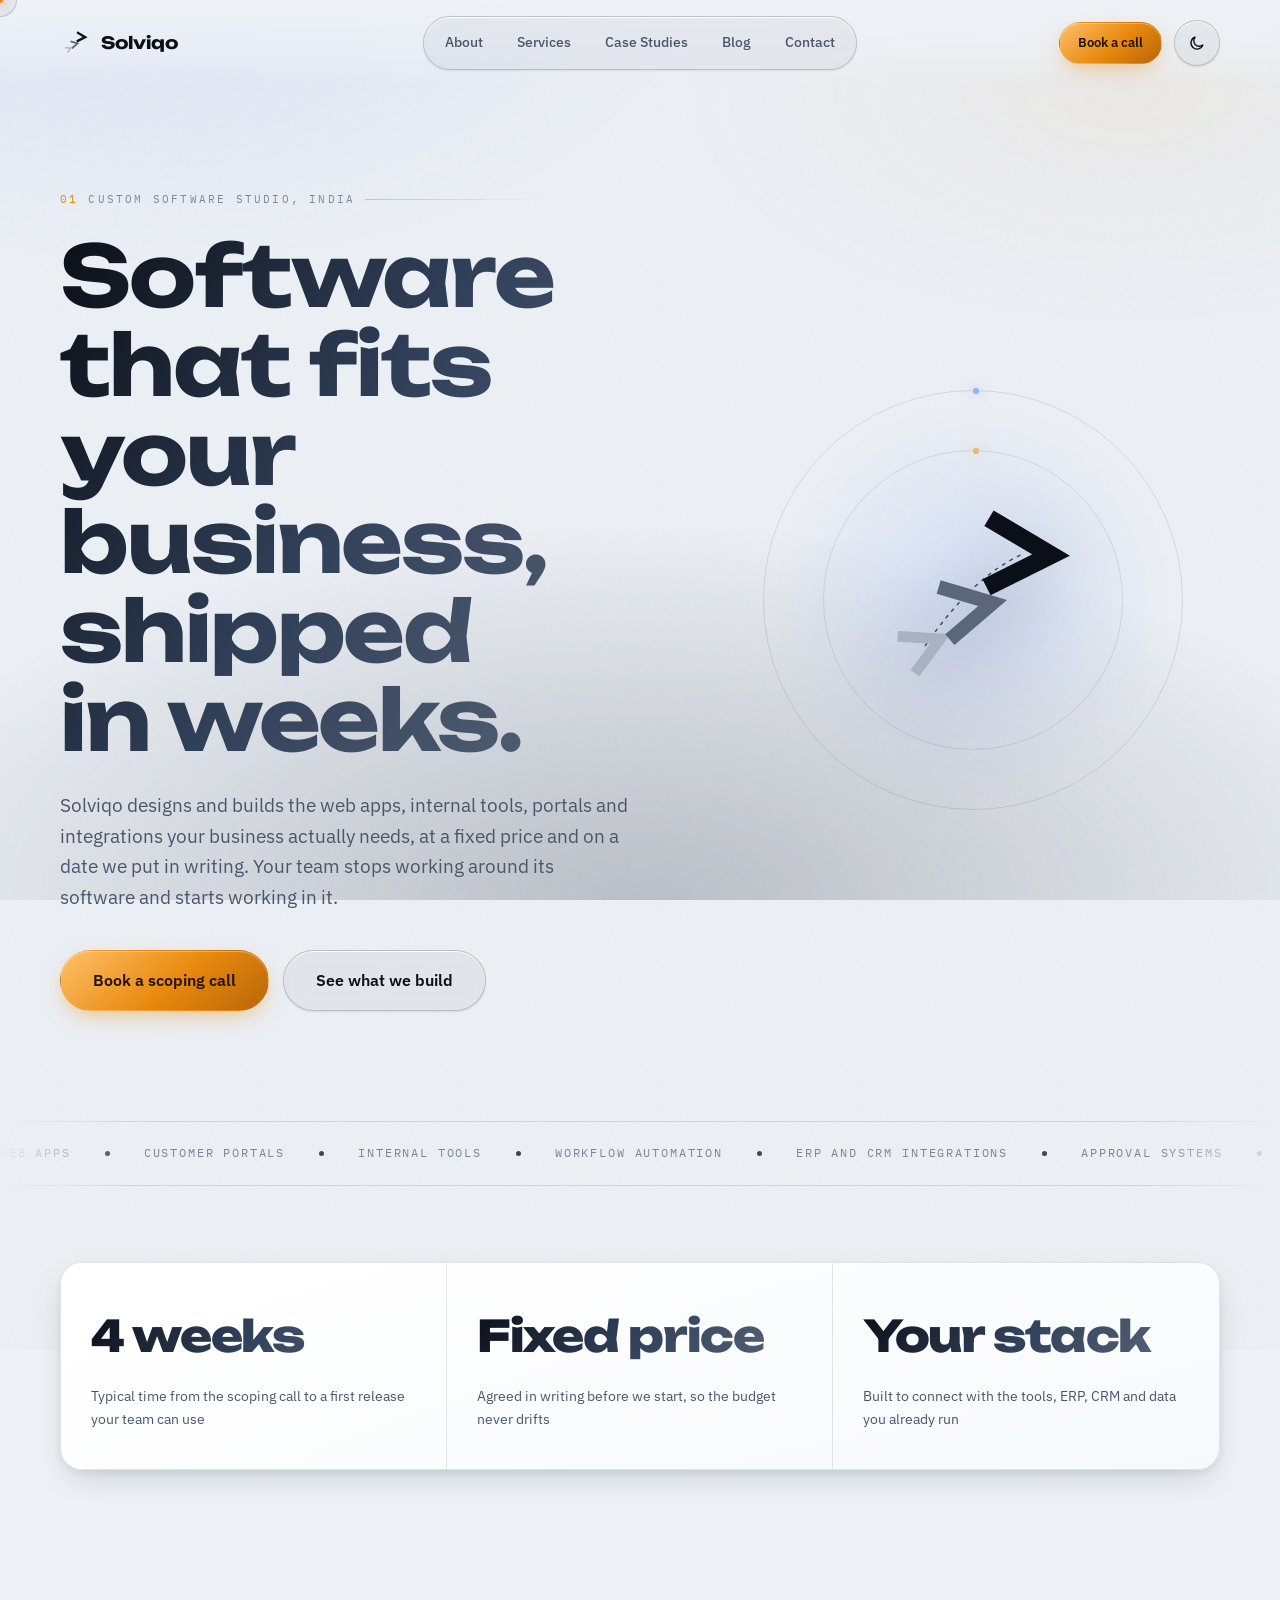
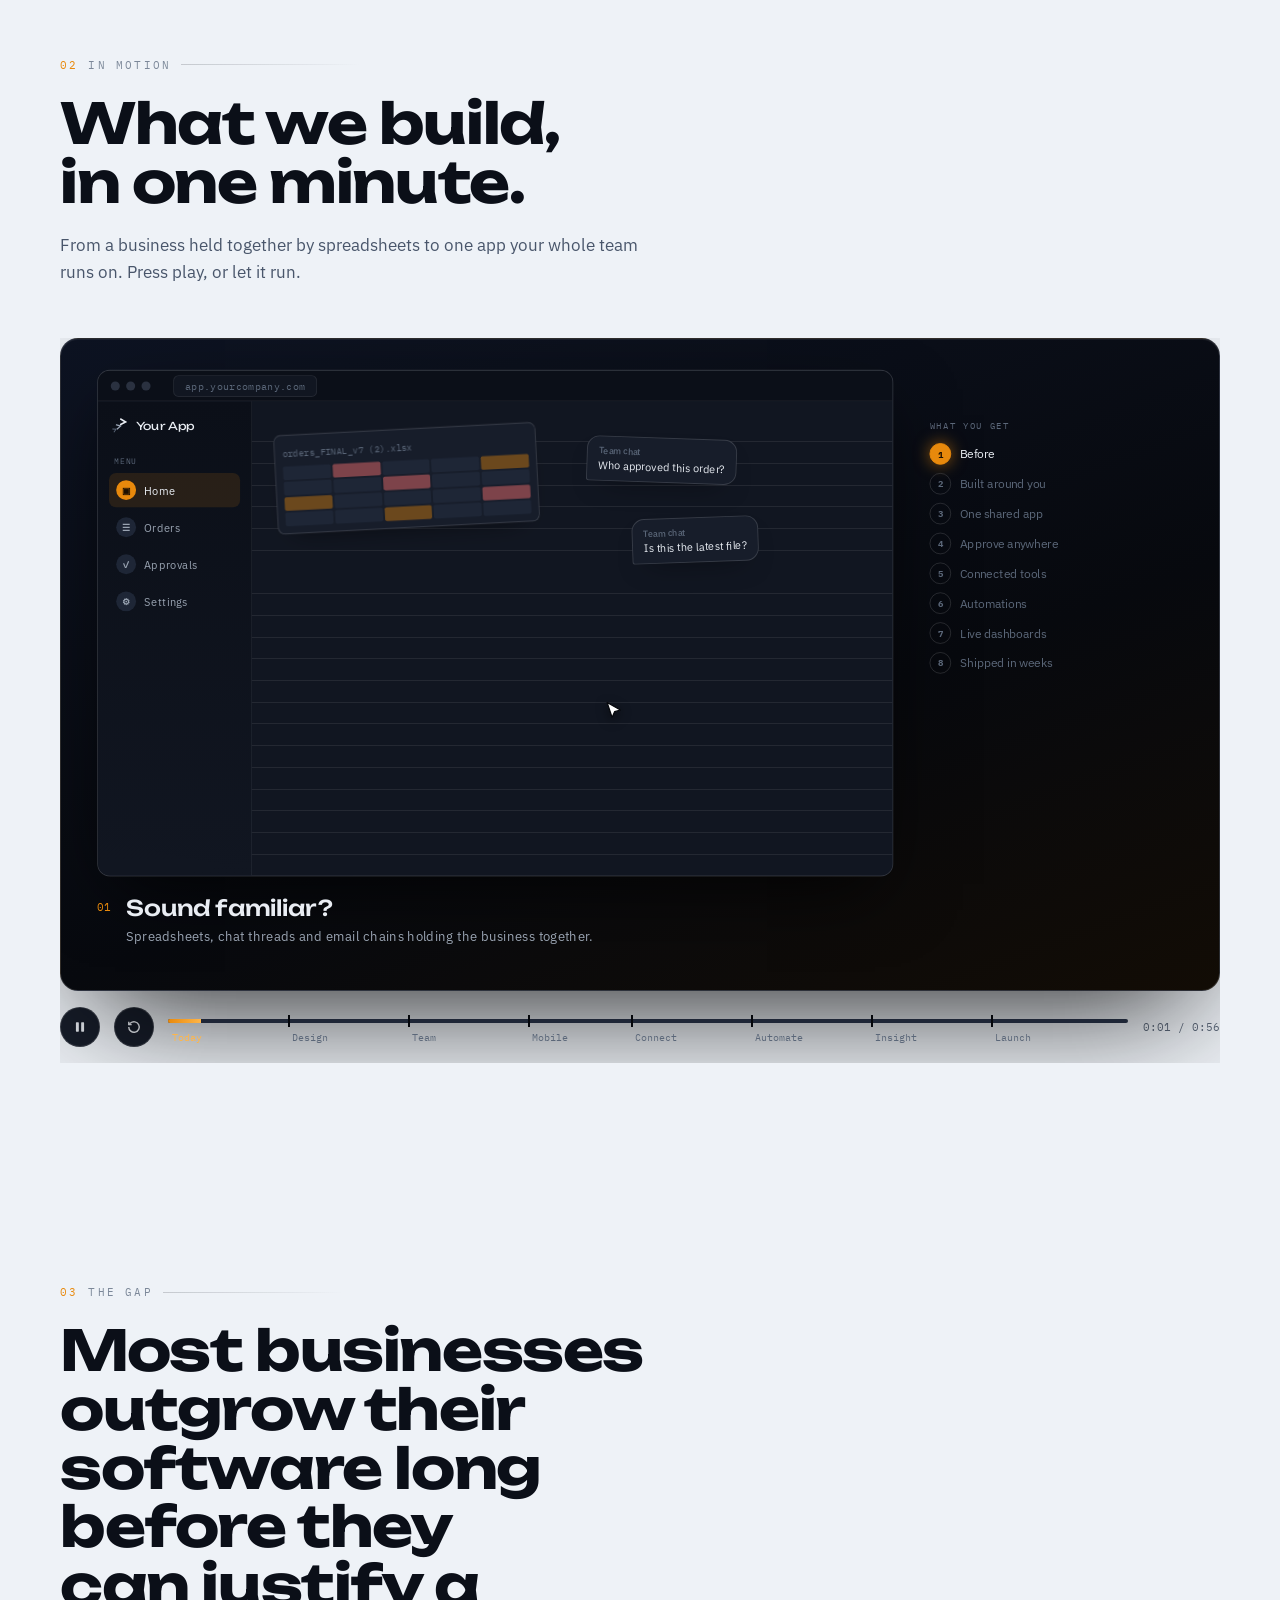
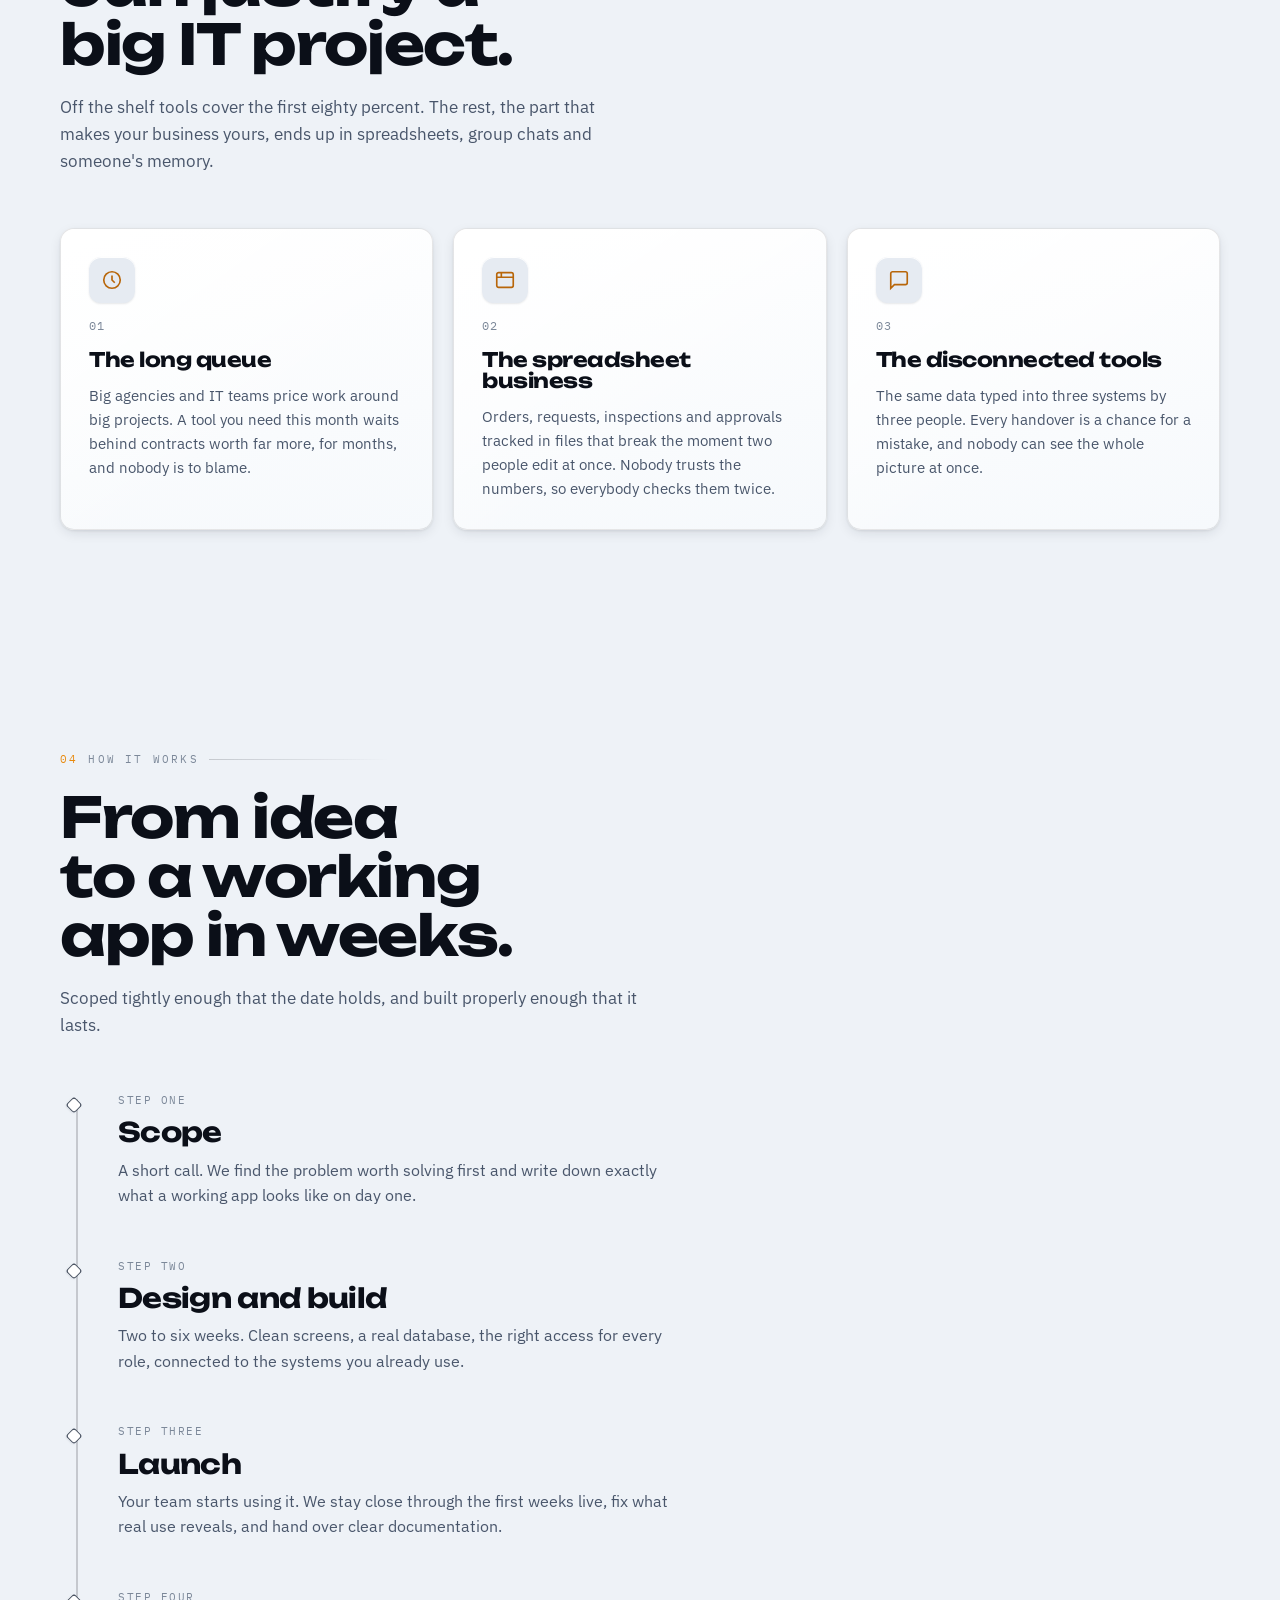
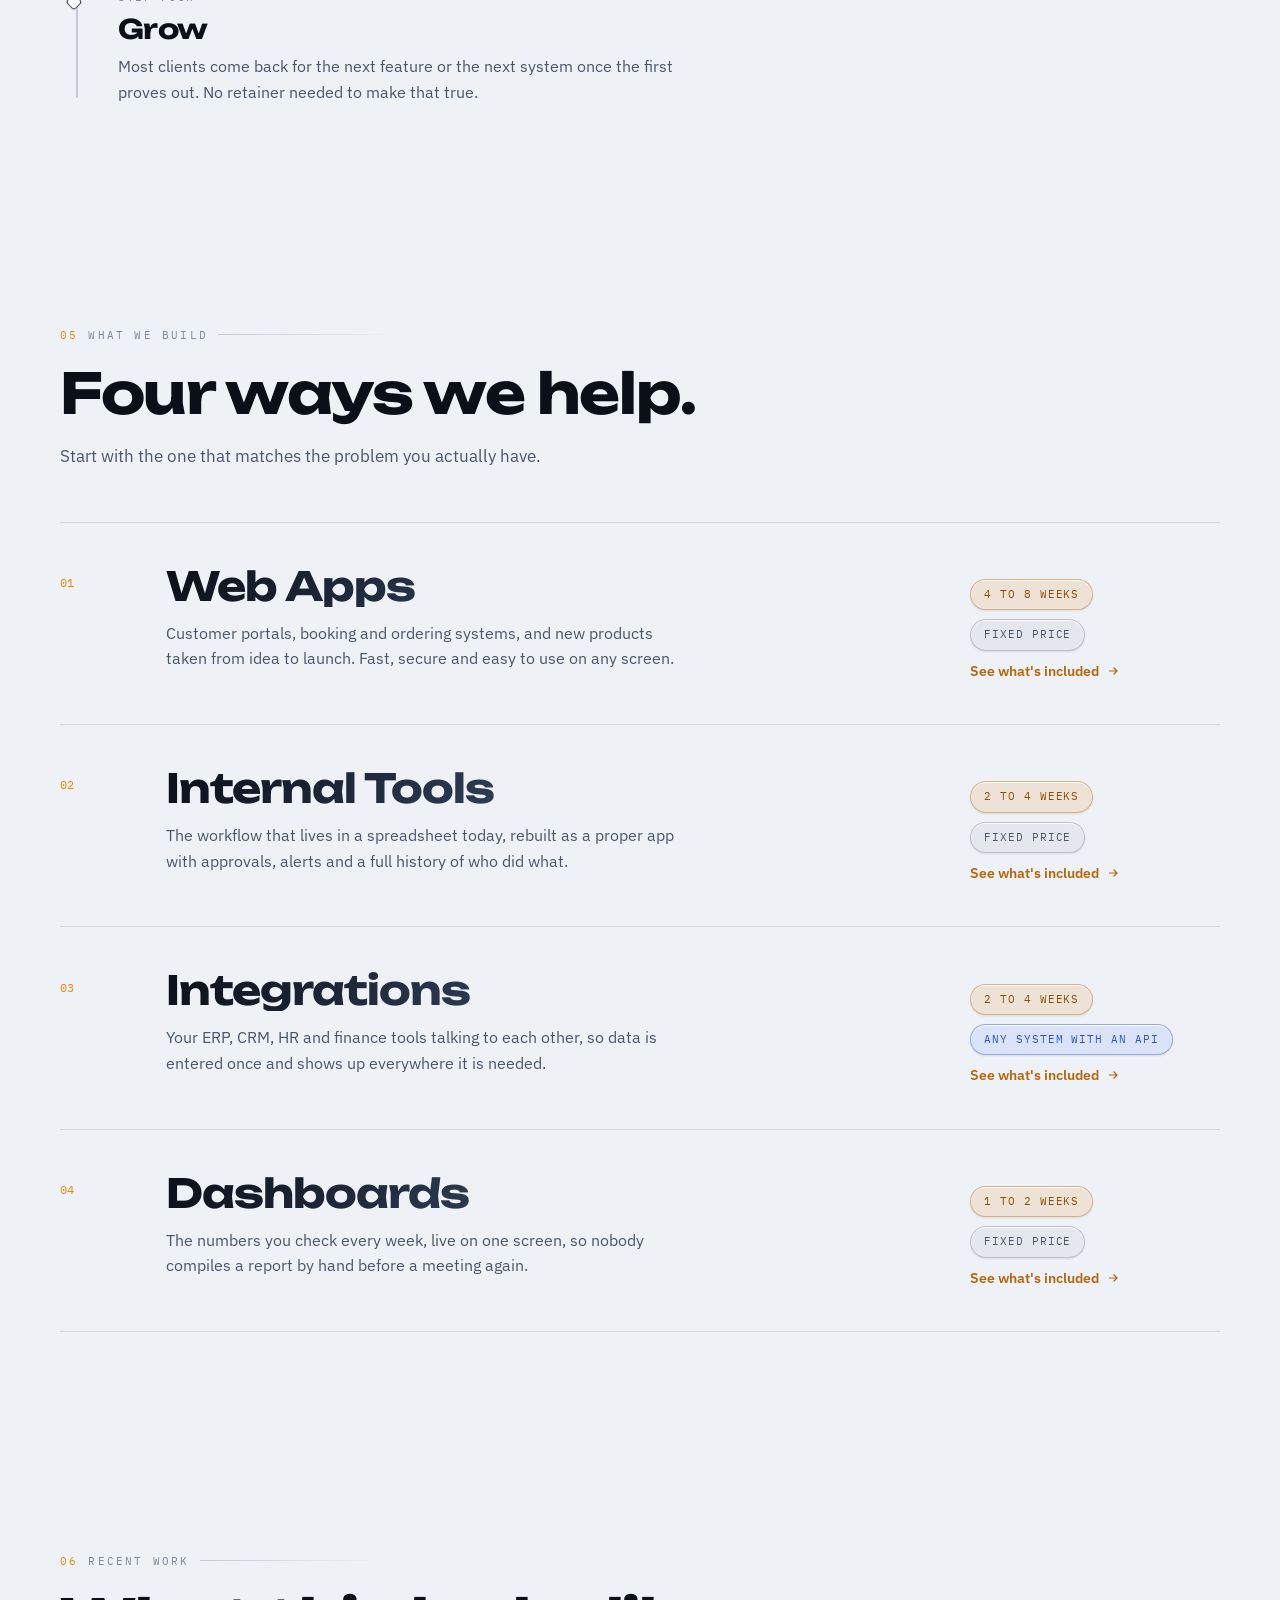
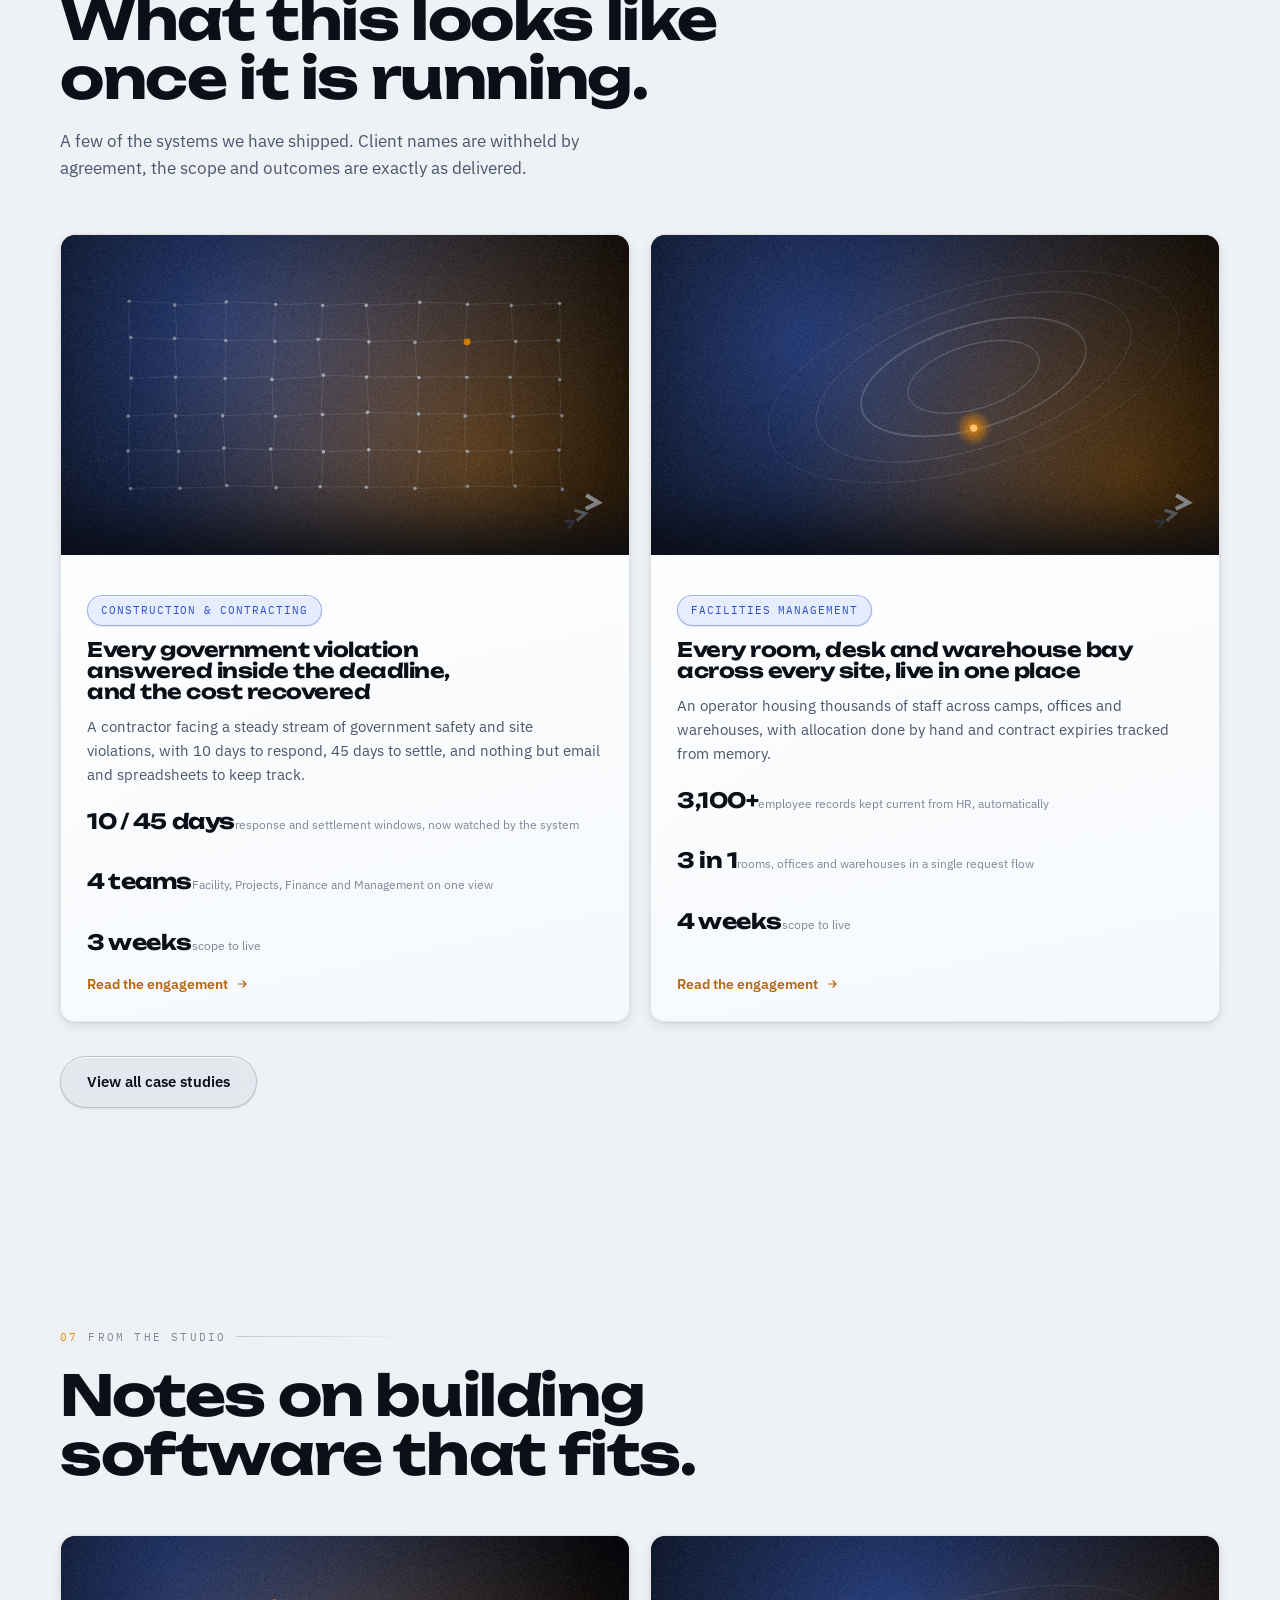
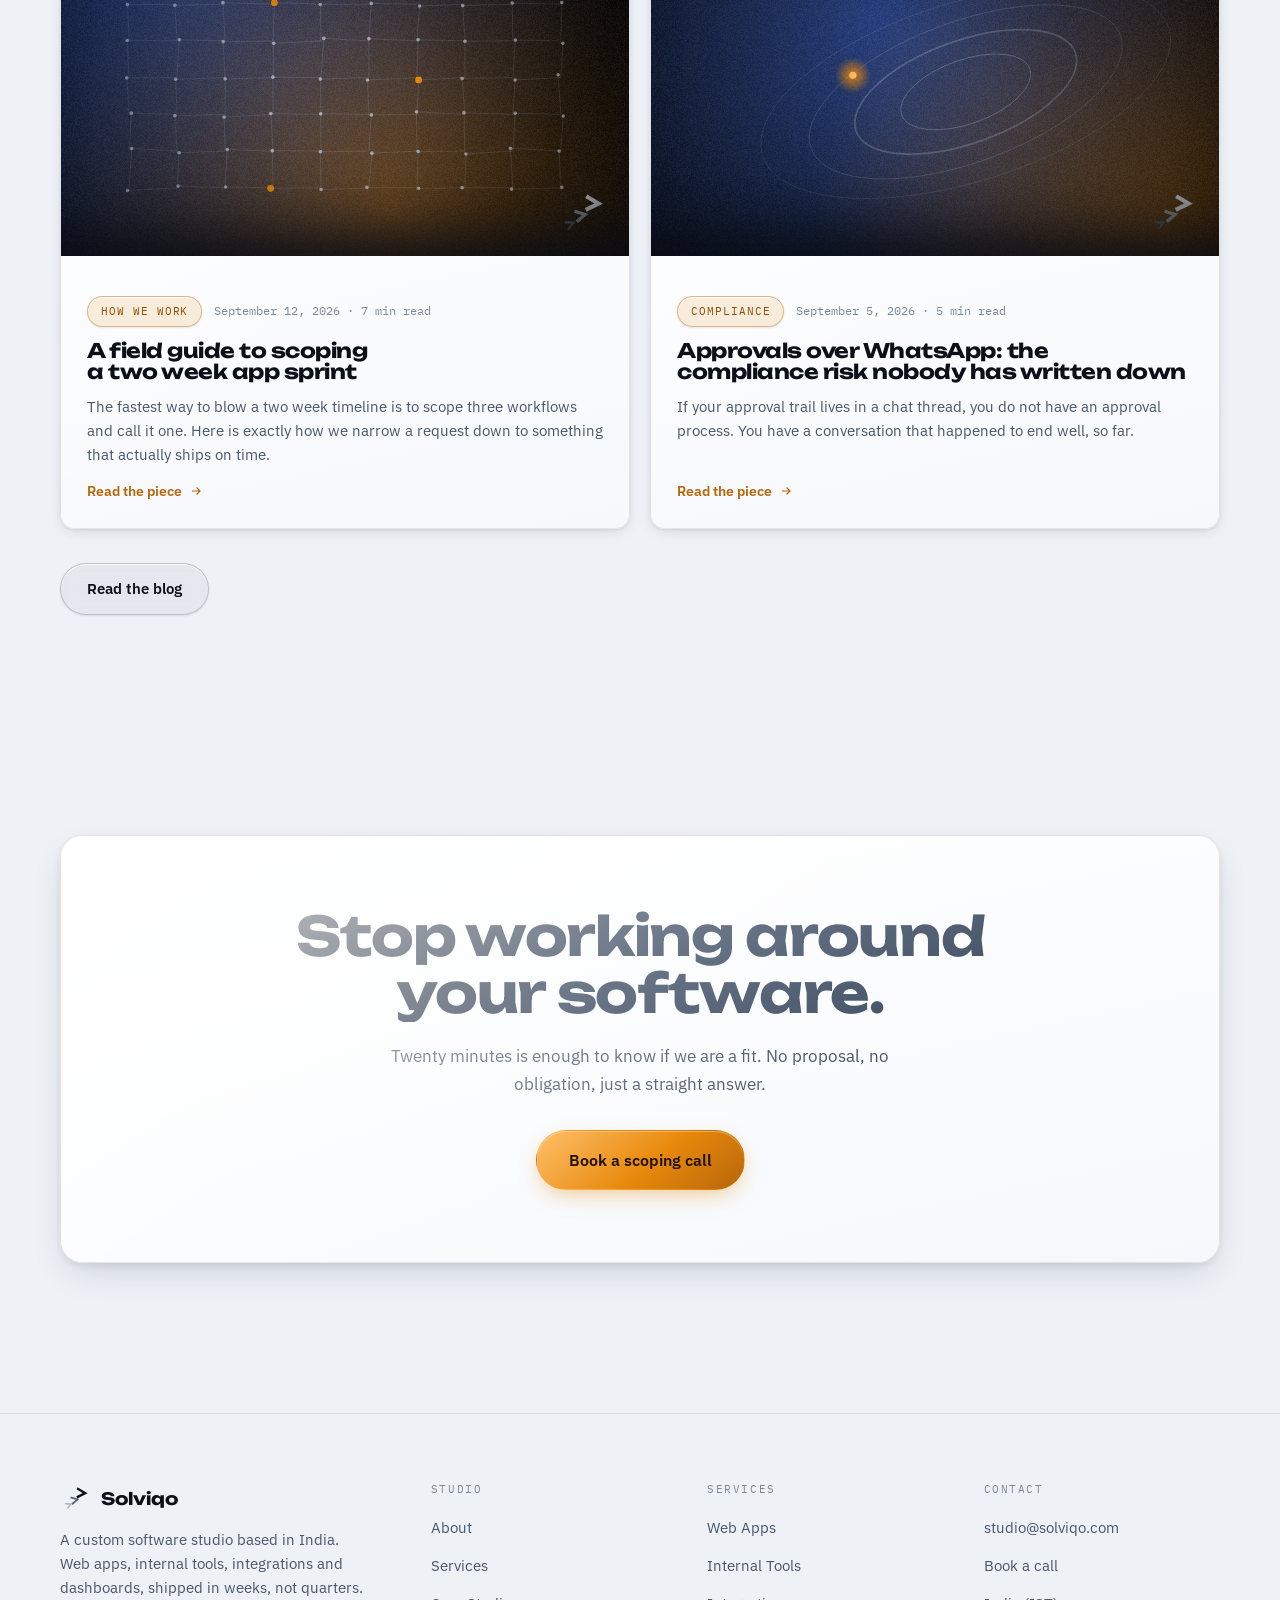
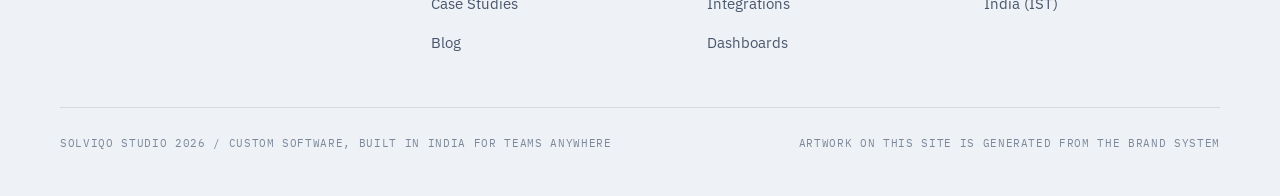
==== commit 525dbc79: "Make v3 the main site; move the original site to /v1/ Co-Authored-By: Claude Opus 5 <noreply@anthrop" ====
--- a/index.html
+++ b/index.html
@@ -3,67 +3,58 @@
 <head>
 <meta charset="utf-8">
 <meta name="viewport" content="width=device-width, initial-scale=1">
-<title>Solviqo · Operational apps for industrial teams</title>
-<meta name="description" content="Solviqo builds the fleet, HSSE, compliance and approvals apps your ERP will not, live in two to four weeks and wired into Oracle Fusion or whatever you already run.">
-<link rel="icon" type="image/svg+xml" href="data:image/svg+xml,%3Csvg xmlns='http://www.w3.org/2000/svg' viewBox='0 0 240 240'%3E%3Crect width='240' height='240' rx='48' fill='%230D1117'/%3E%3Cg transform='translate(70,168) rotate(-25) scale(0.62)'%3E%3Cpolyline points='-27,-30 28,0 -27,30' fill='none' stroke='%235B6474' stroke-width='18'/%3E%3C/g%3E%3Cg transform='translate(118,128) rotate(-12) scale(0.82)'%3E%3Cpolyline points='-27,-30 28,0 -27,30' fill='none' stroke='%239AA4B2' stroke-width='18'/%3E%3C/g%3E%3Cg transform='translate(172,72) rotate(2) scale(1.05)'%3E%3Cpolyline points='-27,-30 28,0 -27,30' fill='none' stroke='%23F4F6FA' stroke-width='18'/%3E%3C/g%3E%3C/svg%3E">
+<title>Solviqo, custom software studio</title>
+<meta name="description" content="Solviqo designs and builds web apps, internal tools, integrations and dashboards for growing businesses. Based in India, fixed price, shipped in weeks.">
+<meta name="theme-color" content="#05070C">
+<meta property="og:title" content="Solviqo, custom software studio">
+<meta property="og:description" content="Solviqo designs and builds web apps, internal tools, integrations and dashboards for growing businesses. Based in India, fixed price, shipped in weeks.">
+<meta property="og:type" content="website">
+<meta property="og:url" content="https://nisarg2810.github.io/Solviqo/">
+<link rel="icon" type="image/svg+xml" href="data:image/svg+xml,%3Csvg xmlns='http://www.w3.org/2000/svg' viewBox='0 0 240 240'%3E%3Crect width='240' height='240' rx='48' fill='%2305070C'/%3E%3Cg transform='translate(70,168) rotate(-25) scale(0.62)'%3E%3Cpolyline points='-27,-30 28,0 -27,30' fill='none' stroke='%235B6779' stroke-width='18'/%3E%3C/g%3E%3Cg transform='translate(118,128) rotate(-12) scale(0.82)'%3E%3Cpolyline points='-27,-30 28,0 -27,30' fill='none' stroke='%239FAABA' stroke-width='18'/%3E%3C/g%3E%3Cg transform='translate(172,72) rotate(2) scale(1.05)'%3E%3Cpolyline points='-27,-30 28,0 -27,30' fill='none' stroke='%23E2E8F0' stroke-width='18'/%3E%3C/g%3E%3C/svg%3E">
 <link rel="preconnect" href="https://fonts.googleapis.com">
 <link rel="preconnect" href="https://fonts.gstatic.com" crossorigin>
-<link rel="stylesheet" href="https://fonts.googleapis.com/css2?family=Unbounded:wght@400;600;700;800;900&family=IBM+Plex+Sans:wght@400;500;600;700&family=IBM+Plex+Mono:wght@400;500;600&display=swap">
-<link rel="stylesheet" href="assets/site.css">
+<link rel="stylesheet" href="https://fonts.googleapis.com/css2?family=Unbounded:wght@400;600;700;800&family=IBM+Plex+Sans:wght@400;500;600&family=IBM+Plex+Mono:wght@400;500&display=swap">
+<link rel="stylesheet" href="assets/site.css?v=10">
+<script>(function(){try{var t=localStorage.getItem('solviqo-theme');if(!t)t=matchMedia('(prefers-color-scheme: light)').matches?'light':'dark';document.documentElement.setAttribute('data-theme',t);}catch(e){document.documentElement.setAttribute('data-theme','dark');}})();</script>
 </head>
 <body>
-
-<div id="introLoader" class="intro-loader">
-  <svg viewBox="0 0 240 240" class="intro-mark" aria-hidden="true">
-    <g class="seg seg-1"><g transform="translate(70,168) rotate(-25) scale(0.62)"><polyline points="-27,-30 28,0 -27,30" fill="none" stroke="#5B6474" stroke-width="18" stroke-linecap="square"/></g></g>
-    <g class="seg seg-2"><g transform="translate(118,128) rotate(-12) scale(0.82)"><polyline points="-27,-30 28,0 -27,30" fill="none" stroke="#9AA4B2" stroke-width="18" stroke-linecap="square"/></g></g>
-    <g class="seg seg-3"><g transform="translate(172,72) rotate(2) scale(1.05)"><polyline points="-27,-30 28,0 -27,30" fill="none" stroke="url(#gradChromeLoader)" stroke-width="18" stroke-linecap="square"/></g></g>
-  </svg>
-  <div class="intro-label">Solviqo &middot; calibrating</div>
-</div>
-
-<div id="scrollHud" class="scroll-hud">
-  <span class="cur">01</span>
-  <span class="bar"><i></i></span>
-  <span class="total">06</span>
-</div>
-
-<svg width="0" height="0" style="position:absolute" aria-hidden="true">
-  <defs><linearGradient id="gradChromeLoader" x1="0%" y1="0%" x2="100%" y2="100%"><stop offset="0%" stop-color="#B9C6DA"/><stop offset="45%" stop-color="#FFFFFF"/><stop offset="100%" stop-color="#8CA0BE"/></linearGradient></defs>
-</svg>
-
-<svg width="0" height="0" style="position:absolute" aria-hidden="true">
-  <defs>
-    <linearGradient id="gradChrome" x1="0%" y1="0%" x2="100%" y2="100%">
-      <stop offset="0%" stop-color="#B9C6DA"/>
-      <stop offset="45%" stop-color="#FFFFFF"/>
-      <stop offset="100%" stop-color="#8CA0BE"/>
-    </linearGradient>
-  </defs>
-</svg>
+<a class="skip" href="#main">Skip to content</a>
+<div class="mesh" aria-hidden="true"></div>
+<div class="grain" aria-hidden="true"></div>
 
 <header class="site-header">
-  <div class="container nav-row">
-    <a href="index.html" class="brand">
-      <svg viewBox="0 0 240 240" class="brand-mark" aria-hidden="true">
-        <g transform="translate(70,168) rotate(-25) scale(0.62)"><polyline points="-27,-30 28,0 -27,30" fill="none" stroke="#5B6474" stroke-width="18" stroke-linecap="square"/></g>
-        <g transform="translate(118,128) rotate(-12) scale(0.82)"><polyline points="-27,-30 28,0 -27,30" fill="none" stroke="#9AA4B2" stroke-width="18" stroke-linecap="square"/></g>
-        <g transform="translate(172,72) rotate(2) scale(1.05)"><polyline points="-27,-30 28,0 -27,30" fill="none" stroke="url(#gradChrome)" stroke-width="18" stroke-linecap="square"/></g>
+  <div class="nav-row">
+    <a class="brand" href="index.html" aria-label="Solviqo home">
+      <svg viewBox="0 0 240 240" aria-hidden="true">
+        <g transform="translate(70,168) rotate(-25) scale(0.62)"><polyline points="-27,-30 28,0 -27,30" fill="none" stroke="#5B6779" stroke-width="18" stroke-linecap="square"/></g>
+        <g transform="translate(118,128) rotate(-12) scale(0.82)"><polyline points="-27,-30 28,0 -27,30" fill="none" stroke="#9FAABA" stroke-width="18" stroke-linecap="square"/></g>
+        <g transform="translate(172,72) rotate(2) scale(1.05)"><polyline points="-27,-30 28,0 -27,30" fill="none" stroke="#E2E8F0" stroke-width="18" stroke-linecap="square"/></g>
       </svg>
-      <span class="brand-word">Solviqo</span>
+      <span>Solviqo</span>
     </a>
+    <nav class="nav-inline" aria-label="Main">
+      <a href="about.html">About</a>
+      <a href="services.html">Services</a>
+      <a href="case-studies.html">Case Studies</a>
+      <a href="blog.html">Blog</a>
+      <a href="contact.html">Contact</a>
+    </nav>
     <div class="nav-right">
-      <a href="contact.html" class="btn btn-primary btn-sm">Book a call</a>
-      <button id="navToggle" class="nav-toggle" aria-label="Toggle menu" aria-expanded="false">
+      <a class="btn btn-primary btn-sm" href="contact.html">Book a call<span class="shine"></span></a>
+      <button id="themeBtn" class="theme-btn" aria-label="Switch to light mode" aria-pressed="false">
+        <svg class="sun" viewBox="0 0 24 24" fill="none" stroke="currentColor" stroke-width="1.8" aria-hidden="true"><circle cx="12" cy="12" r="4.2"/><path d="M12 2v2.4M12 19.6V22M4.2 4.2l1.7 1.7M18.1 18.1l1.7 1.7M2 12h2.4M19.6 12H22M4.2 19.8l1.7-1.7M18.1 5.9l1.7-1.7"/></svg>
+        <svg class="moon" viewBox="0 0 24 24" fill="none" stroke="currentColor" stroke-width="1.8" aria-hidden="true"><path d="M20 14.2A8.2 8.2 0 1 1 9.8 4a6.6 6.6 0 0 0 10.2 10.2z"/></svg>
+      </button>
+      <button id="navToggle" class="nav-toggle" aria-label="Open menu" aria-expanded="false">
         <span class="ln"></span><span class="ln"></span>
       </button>
     </div>
   </div>
 </header>
 
-<div id="navLinks" class="nav-links">
-  <div class="container nav-links-inner">
-    <nav>
+<div id="navOverlay" class="nav-overlay">
+  <div class="wrap">
+    <nav class="nav-list">
       <a href="index.html" class="active"><span class="idx">01</span>Home</a>
       <a href="about.html"><span class="idx">02</span>About</a>
       <a href="services.html"><span class="idx">03</span>Services</a>
@@ -73,243 +64,204 @@
     </nav>
     <div class="nav-foot">
       <a href="mailto:studio@solviqo.com">studio@solviqo.com</a>
-      <a href="contact.html" class="btn btn-primary">Book a call</a>
-      <span>Dubai, UAE</span>
+      <span>India · working worldwide</span>
+      <a class="btn btn-primary" href="contact.html">Book a scoping call<span class="shine"></span></a>
     </div>
   </div>
 </div>
 
-<main>
-
-  <!-- HERO -->
-  <section class="hero" data-hud="hero">
-    <div class="container hero-grid">
-      <div>
-        <span class="eyebrow">Operational software for industrial teams</span>
-        <h1>Your ERP won't build this. We will, in four weeks or less.</h1>
-        <p class="lede">Solviqo builds the fleet, HSSE, compliance and approvals apps your operations team actually needs, wired directly into Oracle Fusion or whatever ERP you already run. No six month ticket queue. No more spreadsheets holding your operation together.</p>
+<main id="main" tabindex="-1">
+
+  <section class="hero">
+    <div class="wrap hero-grid">
+      <div class="rev">
+        <span class="kick"><b>01</b> Custom software studio, India</span>
+        <h1 class="chrome-text">Software that fits your business, shipped in weeks.</h1>
+        <p class="lede">Solviqo designs and builds the web apps, internal tools, portals and integrations your business actually needs, at a fixed price and on a date we put in writing. Your team stops working around its software and starts working in it.</p>
         <div class="hero-cta">
-          <a href="contact.html" class="btn btn-primary btn-lg">Book a scoping call</a>
-          <a href="services.html" class="btn btn-ghost btn-lg">See how it works</a>
-        </div>
-      </div>
-      <div class="hero-visual">
-        <svg viewBox="0 0 240 240" class="mark-hero" aria-hidden="true">
-          <path d="M70,168 Q120,95 172,72" fill="none" stroke="#5B6474" stroke-width="1.5" stroke-dasharray="3 4" opacity="0.35"/>
-          <g transform="translate(70,168) rotate(-25) scale(0.62)"><polyline points="-27,-30 28,0 -27,30" fill="none" stroke="#5B6474" stroke-width="18" stroke-linecap="square"/></g>
-          <g transform="translate(118,128) rotate(-12) scale(0.82)"><polyline points="-27,-30 28,0 -27,30" fill="none" stroke="#9AA4B2" stroke-width="18" stroke-linecap="square"/></g>
-          <g transform="translate(172,72) rotate(2) scale(1.05)"><polyline points="-27,-30 28,0 -27,30" fill="none" stroke="url(#gradChrome)" stroke-width="18" stroke-linecap="square"/></g>
+          <a class="btn btn-primary btn-lg" href="contact.html">Book a scoping call<span class="shine"></span></a>
+          <a class="btn btn-ghost btn-lg" href="services.html">See what we build</a>
+        </div>
+      </div>
+      <div class="hero-art" id="heroArt">
+        <span class="halo" aria-hidden="true"></span>
+        <span class="ring r1" aria-hidden="true"><i></i></span>
+        <span class="ring r2" aria-hidden="true"><i></i></span>
+        <svg class="hero-mark" viewBox="0 0 240 240" aria-hidden="true">
+          <path d="M70,168 Q120,95 172,72" fill="none" stroke="#3D4757" stroke-width="1.5" stroke-dasharray="4 5"/>
+          <g transform="translate(70,168) rotate(-25) scale(0.62)"><polyline points="-27,-30 28,0 -27,30" fill="none" stroke="#5B6779" stroke-width="18" stroke-linecap="square"/></g>
+          <g transform="translate(118,128) rotate(-12) scale(0.82)"><polyline points="-27,-30 28,0 -27,30" fill="none" stroke="#9FAABA" stroke-width="18" stroke-linecap="square"/></g>
+          <g transform="translate(172,72) rotate(2) scale(1.05)"><polyline points="-27,-30 28,0 -27,30" fill="none" stroke="#E2E8F0" stroke-width="18" stroke-linecap="square"/></g>
         </svg>
       </div>
     </div>
   </section>
 
-  <!-- INDUSTRIES STRIP -->
-  <section class="section tight" style="padding-top:0;" data-hud="industries">
-    <div class="container">
-      <p class="eyebrow muted" style="margin-bottom:22px;">Built for people who run real operations</p>
-      <div class="grid-4">
-        <div class="tag" style="justify-content:center;padding:14px;font-size:12.5px;">Construction &amp; Contracting</div>
-        <div class="tag" style="justify-content:center;padding:14px;font-size:12.5px;">Facilities Management</div>
-        <div class="tag" style="justify-content:center;padding:14px;font-size:12.5px;">Logistics &amp; Fleet</div>
-        <div class="tag" style="justify-content:center;padding:14px;font-size:12.5px;">Oil &amp; Gas</div>
-      </div>
-    </div>
-  </section>
-
-  <!-- THE GAP -->
-  <section class="section section-rel" data-hud="gap">
-    <span class="ghost-num">01</span>
-    <div class="container">
-      <div class="section-head">
-        <span class="eyebrow">The gap</span>
-        <h2>Somewhere between your ERP and your ops team, the work falls through.</h2>
-        <p>Oracle Fusion can do almost anything, eventually. Your HSSE manager needs a violation logged today. So the real operation runs on spreadsheets, WhatsApp threads and someone's memory, while the system of record collects dust.</p>
-      </div>
-      <div class="grid-3">
-        <div class="card">
+  <div class="marq" aria-hidden="true"><div class="marq-track"><span>Web apps</span><span>Customer portals</span><span>Internal tools</span><span>Workflow automation</span><span>ERP and CRM integrations</span><span>Approval systems</span><span>New product MVPs</span><span>Live dashboards</span><span>Web apps</span><span>Customer portals</span><span>Internal tools</span><span>Workflow automation</span><span>ERP and CRM integrations</span><span>Approval systems</span><span>New product MVPs</span><span>Live dashboards</span></div></div>
+
+  <section class="sec tight">
+    <div class="wrap">
+      <div class="stats rev">
+        <div class="stat"><div class="v"><span data-count="4" data-dec="0">0</span> weeks</div><div class="l">Typical time from the scoping call to a first release your team can use</div></div>
+        <div class="stat"><div class="v">Fixed price</div><div class="l">Agreed in writing before we start, so the budget never drifts</div></div>
+        <div class="stat"><div class="v">Your stack</div><div class="l">Built to connect with the tools, ERP, CRM and data you already run</div></div>
+      </div>
+    </div>
+  </section>
+
+  <section class="sec">
+    <div class="wrap">
+      <div class="sec-h rev">
+        <span class="kick"><b>02</b> In motion</span>
+        <h2>What we build, in one minute.</h2>
+        <p>From a business held together by spreadsheets to one app your whole team runs on. Press play, or let it run.</p>
+      </div>
+      <div class="rev"><iframe class="demo-frame reel" data-src="demos/showreel.html?v=1" title="One minute showreel of what Solviqo builds" loading="lazy"></iframe></div>
+    </div>
+  </section>
+
+  <section class="sec">
+    <div class="wrap">
+      <div class="sec-h rev">
+        <span class="kick"><b>03</b> The gap</span>
+        <h2>Most businesses outgrow their software long before they can justify a big IT project.</h2>
+        <p>Off the shelf tools cover the first eighty percent. The rest, the part that makes your business yours, ends up in spreadsheets, group chats and someone's memory.</p>
+      </div>
+      <div class="grid3 stag">
+        <div class="card" data-tilt="7">
           <div class="card-icon"><svg viewBox="0 0 24 24" fill="none" stroke="currentColor" stroke-width="1.8"><circle cx="12" cy="12" r="9"/><path d="M12 7v5l3 3"/></svg></div>
-          <span class="num">01</span>
-          <h3>The six month queue</h3>
-          <p>Your Oracle Fusion partner has a backlog priced around module rollouts. A one screen change request sits behind bigger contracts for months, not because anyone is careless, because that is how the incentives are built.</p>
-        </div>
-        <div class="card">
+          <span class="num">01</span><h3>The long queue</h3>
+          <p>Big agencies and IT teams price work around big projects. A tool you need this month waits behind contracts worth far more, for months, and nobody is to blame.</p>
+        </div>
+        <div class="card" data-tilt="7">
           <div class="card-icon"><svg viewBox="0 0 24 24" fill="none" stroke="currentColor" stroke-width="1.8"><rect x="3" y="4" width="18" height="16" rx="2"/><path d="M3 9h18M8 4v5"/></svg></div>
-          <span class="num">02</span>
-          <h3>The spreadsheet operation</h3>
-          <p>Violations, inspections, room assignments, all tracked in files that live on one laptop and break the moment two people edit them at once. Nobody trusts the numbers, so everybody double checks them by hand.</p>
-        </div>
-        <div class="card">
+          <span class="num">02</span><h3>The spreadsheet business</h3>
+          <p>Orders, requests, inspections and approvals tracked in files that break the moment two people edit at once. Nobody trusts the numbers, so everybody checks them twice.</p>
+        </div>
+        <div class="card" data-tilt="7">
           <div class="card-icon"><svg viewBox="0 0 24 24" fill="none" stroke="currentColor" stroke-width="1.8"><path d="M21 15a2 2 0 0 1-2 2H7l-4 4V5a2 2 0 0 1 2-2h14a2 2 0 0 1 2 2z"/></svg></div>
-          <span class="num">03</span>
-          <h3>The invisible approval</h3>
-          <p>Sign off happens over email and WhatsApp. Nobody can say, with certainty and a timestamp, what was approved, by whom, and under what version of the request.</p>
-        </div>
-      </div>
-    </div>
-  </section>
-
-  <!-- HOW IT WORKS -->
-  <section class="section section-rel" style="background:var(--ink-900);" data-hud="how">
-    <span class="ghost-num">02</span>
-    <div class="container">
-      <div class="section-head">
-        <span class="eyebrow">How it works</span>
-        <h2>From spreadsheet to shipped app in four weeks.</h2>
-        <p>One workflow at a time, scoped tightly enough that the timeline actually holds.</p>
-      </div>
-      <div class="grid-4">
-        <div class="card" style="background:var(--ink-800);">
-          <span class="num">STEP 01</span>
-          <h3>Scope</h3>
-          <p>A twenty minute call. We map the one workflow costing you the most time and agree exactly what a working app looks like, in writing.</p>
-        </div>
-        <div class="card" style="background:var(--ink-800);">
-          <span class="num">STEP 02</span>
-          <h3>Build</h3>
-          <p>One to three weeks. Database, workflow and role based access, wired directly into your Oracle Fusion instance or ERP of choice.</p>
-        </div>
-        <div class="card" style="background:var(--ink-800);">
-          <span class="num">STEP 03</span>
-          <h3>Deploy</h3>
-          <p>Your team starts using it. We stay on call for the first week live, then hand over documentation and get out of your way.</p>
-        </div>
-        <div class="card" style="background:var(--ink-800);">
-          <span class="num">STEP 04</span>
-          <h3>Extend</h3>
-          <p>Most clients come back for the next workflow once the first one proves out. No retainer required to make that true.</p>
-        </div>
-      </div>
-    </div>
-  </section>
-
-  <!-- SERVICES -->
-  <section class="section section-rel" data-hud="services">
-    <span class="ghost-num">03</span>
-    <div class="container">
-      <div class="section-head">
-        <span class="eyebrow">Services</span>
-        <h2>Three ways to work with us.</h2>
-        <p>Pick the one that matches the problem you actually have.</p>
-      </div>
-      <div class="grid-3">
-        <a href="services.html#ops-app-sprint" class="card">
-          <span class="tag amber">2 to 3 weeks</span>
-          <h3>Ops App Sprint</h3>
-          <p>One workflow, a violation tracker, a fleet log, an accommodation tracker, built and deployed with database, workflow and role based access. Fixed price.</p>
-          <span class="card-link">See what's included <svg viewBox="0 0 24 24" fill="none" stroke="currentColor" stroke-width="2"><path d="M5 12h14M13 6l6 6-6 6"/></svg></span>
-        </a>
-        <a href="services.html#oracle-fusion-bridge" class="card">
-          <span class="tag amber">2 to 4 weeks</span>
-          <h3>Oracle Fusion Bridge</h3>
-          <p>The one process your ERP won't handle natively, built as a lightweight app that reads and writes to Oracle Fusion through its API.</p>
-          <span class="card-link">See what's included <svg viewBox="0 0 24 24" fill="none" stroke="currentColor" stroke-width="2"><path d="M5 12h14M13 6l6 6-6 6"/></svg></span>
-        </a>
-        <a href="services.html#dashboard-sprint" class="card">
-          <span class="tag amber">1 to 2 weeks</span>
-          <h3>Dashboard Sprint</h3>
-          <p>Your existing SQL or spreadsheet data, turned into one live reporting dashboard. No more manually compiling a report before every meeting.</p>
-          <span class="card-link">See what's included <svg viewBox="0 0 24 24" fill="none" stroke="currentColor" stroke-width="2"><path d="M5 12h14M13 6l6 6-6 6"/></svg></span>
-        </a>
-      </div>
-    </div>
-  </section>
-
-  <!-- CASE STUDY TEASER -->
-  <section class="section section-rel" style="background:var(--ink-900);" data-hud="work">
-    <span class="ghost-num">04</span>
-    <div class="container">
-      <div class="section-head">
-        <span class="eyebrow">Recent work</span>
-        <h2>What this actually looks like, deployed.</h2>
-        <p>A sample of engagements. Client names are withheld by agreement, the scope and outcomes are exactly as delivered.</p>
-      </div>
-      <div id="homeCaseTeaser" class="grid-2"></div>
-      <div style="margin-top:32px;"><a href="case-studies.html" class="btn btn-ghost">View all case studies</a></div>
-    </div>
-  </section>
-
-  <!-- STATS -->
-  <section class="section tight" data-hud="stats">
-    <div class="container">
-      <div class="stat-band">
-        <div class="stat"><div class="v">2 to 4 weeks</div><div class="l">Typical time from scoping call to a live app</div></div>
-        <div class="stat"><div class="v">1 workflow</div><div class="l">Scoped per sprint, on purpose, so the timeline holds</div></div>
-        <div class="stat"><div class="v">Your stack</div><div class="l">Built on Oracle Fusion, SQL, or whatever you already run</div></div>
-      </div>
-    </div>
-  </section>
-
-  <!-- BLOG TEASER -->
-  <section class="section" data-hud="blog">
-    <div class="container">
-      <div class="section-head">
-        <span class="eyebrow">From the studio</span>
-        <h2>Notes on operations, ERP gaps and shipping fast.</h2>
-      </div>
-      <div id="homePostTeaser" class="grid-2"></div>
-      <div style="margin-top:32px;"><a href="blog.html" class="btn btn-ghost">Read the blog</a></div>
-    </div>
-  </section>
-
-  <!-- FINAL CTA -->
-  <section class="section" style="border-bottom:none;background:var(--ink-900);" data-hud="cta">
-    <div class="container center" style="max-width:640px;margin:0 auto;">
-      <h2 style="font-size:34px;">Stop waiting on the ticket.</h2>
-      <p class="muted" style="margin-top:16px;font-size:16.5px;">Twenty minutes is enough to know if this is a fit. No proposal, no obligation, just a straight answer.</p>
-      <div style="margin-top:28px;"><a href="contact.html" class="btn btn-primary btn-lg">Book a call</a></div>
+          <span class="num">03</span><h3>The disconnected tools</h3>
+          <p>The same data typed into three systems by three people. Every handover is a chance for a mistake, and nobody can see the whole picture at once.</p>
+        </div>
+      </div>
+    </div>
+  </section>
+
+  <section class="sec">
+    <div class="wrap">
+      <div class="sec-h rev">
+        <span class="kick"><b>04</b> How it works</span>
+        <h2>From idea to a working app in weeks.</h2>
+        <p>Scoped tightly enough that the date holds, and built properly enough that it lasts.</p>
+      </div>
+      <div class="steps rev" id="steps">
+        <div class="spine" aria-hidden="true"><i></i></div>
+        <div class="step"><span class="t">Step one</span><h3>Scope</h3><p>A short call. We find the problem worth solving first and write down exactly what a working app looks like on day one.</p></div>
+        <div class="step"><span class="t">Step two</span><h3>Design and build</h3><p>Two to six weeks. Clean screens, a real database, the right access for every role, connected to the systems you already use.</p></div>
+        <div class="step"><span class="t">Step three</span><h3>Launch</h3><p>Your team starts using it. We stay close through the first weeks live, fix what real use reveals, and hand over clear documentation.</p></div>
+        <div class="step"><span class="t">Step four</span><h3>Grow</h3><p>Most clients come back for the next feature or the next system once the first proves out. No retainer needed to make that true.</p></div>
+      </div>
+    </div>
+  </section>
+
+  <section class="sec">
+    <div class="wrap">
+      <div class="sec-h rev">
+        <span class="kick"><b>05</b> What we build</span>
+        <h2>Four ways we help.</h2>
+        <p>Start with the one that matches the problem you actually have.</p>
+      </div>
+      <div class="rev">
+        <a class="row" href="services.html#web-apps">
+          <div class="idx">01</div>
+          <div><h3 class="chrome-text">Web Apps</h3><p>Customer portals, booking and ordering systems, and new products taken from idea to launch. Fast, secure and easy to use on any screen.</p></div>
+          <div class="meta"><span class="badge amber">4 to 8 weeks</span><span class="badge">Fixed price</span><span class="card-link">See what's included <svg viewBox="0 0 24 24" fill="none" stroke="currentColor" stroke-width="2"><path d="M5 12h14M13 6l6 6-6 6"/></svg></span></div>
+        </a>
+        <a class="row" href="services.html#internal-tools">
+          <div class="idx">02</div>
+          <div><h3 class="chrome-text">Internal Tools</h3><p>The workflow that lives in a spreadsheet today, rebuilt as a proper app with approvals, alerts and a full history of who did what.</p></div>
+          <div class="meta"><span class="badge amber">2 to 4 weeks</span><span class="badge">Fixed price</span><span class="card-link">See what's included <svg viewBox="0 0 24 24" fill="none" stroke="currentColor" stroke-width="2"><path d="M5 12h14M13 6l6 6-6 6"/></svg></span></div>
+        </a>
+        <a class="row" href="services.html#integrations">
+          <div class="idx">03</div>
+          <div><h3 class="chrome-text">Integrations</h3><p>Your ERP, CRM, HR and finance tools talking to each other, so data is entered once and shows up everywhere it is needed.</p></div>
+          <div class="meta"><span class="badge amber">2 to 4 weeks</span><span class="badge signal">Any system with an API</span><span class="card-link">See what's included <svg viewBox="0 0 24 24" fill="none" stroke="currentColor" stroke-width="2"><path d="M5 12h14M13 6l6 6-6 6"/></svg></span></div>
+        </a>
+        <a class="row" href="services.html#dashboards">
+          <div class="idx">04</div>
+          <div><h3 class="chrome-text">Dashboards</h3><p>The numbers you check every week, live on one screen, so nobody compiles a report by hand before a meeting again.</p></div>
+          <div class="meta"><span class="badge amber">1 to 2 weeks</span><span class="badge">Fixed price</span><span class="card-link">See what's included <svg viewBox="0 0 24 24" fill="none" stroke="currentColor" stroke-width="2"><path d="M5 12h14M13 6l6 6-6 6"/></svg></span></div>
+        </a>
+      </div>
+    </div>
+  </section>
+
+  <section class="sec">
+    <div class="wrap">
+      <div class="sec-h rev">
+        <span class="kick"><b>06</b> Recent work</span>
+        <h2>What this looks like once it is running.</h2>
+        <p>A few of the systems we have shipped. Client names are withheld by agreement, the scope and outcomes are exactly as delivered.</p>
+      </div>
+      <div class="grid2 stag" id="homeCases"></div>
+      <div style="margin-top:34px"><a class="btn btn-ghost" href="case-studies.html">View all case studies</a></div>
+    </div>
+  </section>
+
+  <section class="sec">
+    <div class="wrap">
+      <div class="sec-h rev">
+        <span class="kick"><b>07</b> From the studio</span>
+        <h2>Notes on building software that fits.</h2>
+      </div>
+      <div class="grid2 stag" id="homePosts"></div>
+      <div style="margin-top:34px"><a class="btn btn-ghost" href="blog.html">Read the blog</a></div>
+    </div>
+  </section>
+
+  <section class="sec">
+    <div class="wrap">
+      <div class="panel pad rev" style="text-align:center;padding:72px 34px">
+        <h2 class="chrome-text" style="font-size:clamp(30px,4.6vw,54px)">Stop working around your software.</h2>
+        <p style="color:var(--t2);margin:20px auto 0;max-width:52ch;font-size:17px">Twenty minutes is enough to know if we are a fit. No proposal, no obligation, just a straight answer.</p>
+        <div style="margin-top:32px"><a class="btn btn-primary btn-lg" href="contact.html">Book a scoping call<span class="shine"></span></a></div>
+      </div>
     </div>
   </section>
 
 </main>
 
 <footer class="site-footer">
-  <div class="container">
-    <div class="footer-top">
-      <div class="footer-brand">
-        <a href="index.html" class="brand">
-          <svg viewBox="0 0 240 240" class="brand-mark" aria-hidden="true">
-            <g transform="translate(70,168) rotate(-25) scale(0.62)"><polyline points="-27,-30 28,0 -27,30" fill="none" stroke="#5B6474" stroke-width="18" stroke-linecap="square"/></g>
-            <g transform="translate(118,128) rotate(-12) scale(0.82)"><polyline points="-27,-30 28,0 -27,30" fill="none" stroke="#9AA4B2" stroke-width="18" stroke-linecap="square"/></g>
-            <g transform="translate(172,72) rotate(2) scale(1.05)"><polyline points="-27,-30 28,0 -27,30" fill="none" stroke="url(#gradChrome)" stroke-width="18" stroke-linecap="square"/></g>
-          </svg>
-          <span class="brand-word">Solviqo</span>
-        </a>
-        <p>Operational apps for industrial teams across the Gulf. Fleet, HSSE, compliance and approvals, live in weeks, not quarters.</p>
-      </div>
-      <div class="footer-col">
-        <h4>Studio</h4>
-        <ul>
-          <li><a href="about.html">About</a></li>
-          <li><a href="services.html">Services</a></li>
-          <li><a href="case-studies.html">Case Studies</a></li>
-          <li><a href="blog.html">Blog</a></li>
-        </ul>
-      </div>
-      <div class="footer-col">
-        <h4>Services</h4>
-        <ul>
-          <li><a href="services.html#ops-app-sprint">Ops App Sprint</a></li>
-          <li><a href="services.html#oracle-fusion-bridge">Oracle Fusion Bridge</a></li>
-          <li><a href="services.html#dashboard-sprint">Dashboard Sprint</a></li>
-        </ul>
-      </div>
-      <div class="footer-col">
-        <h4>Contact</h4>
-        <ul>
-          <li><a href="mailto:studio@solviqo.com">studio@solviqo.com</a></li>
-          <li><a href="contact.html">Book a call</a></li>
-          <li><span class="muted">Dubai, UAE</span></li>
-        </ul>
-      </div>
-    </div>
-    <div class="footer-bottom">
-      <p>SOLVIQO STUDIO &copy; 2026. BUILT ON THE SAME PRINCIPLE AS EVERYTHING WE SHIP.</p>
-      <p>OPERATIONAL SOFTWARE, GULF / MIDDLE EAST</p>
+  <div class="wrap">
+    <div class="foot-top">
+      <div class="foot-brand">
+        <a class="brand" href="index.html" aria-label="Solviqo home"><svg viewBox="0 0 240 240" aria-hidden="true">
+        <g transform="translate(70,168) rotate(-25) scale(0.62)"><polyline points="-27,-30 28,0 -27,30" fill="none" stroke="#5B6779" stroke-width="18" stroke-linecap="square"/></g>
+        <g transform="translate(118,128) rotate(-12) scale(0.82)"><polyline points="-27,-30 28,0 -27,30" fill="none" stroke="#9FAABA" stroke-width="18" stroke-linecap="square"/></g>
+        <g transform="translate(172,72) rotate(2) scale(1.05)"><polyline points="-27,-30 28,0 -27,30" fill="none" stroke="#E2E8F0" stroke-width="18" stroke-linecap="square"/></g>
+      </svg><span>Solviqo</span></a>
+        <p>A custom software studio based in India. Web apps, internal tools, integrations and dashboards, shipped in weeks, not quarters.</p>
+      </div>
+      <div class="foot-col"><h4>Studio</h4><ul>
+        <li><a href="about.html">About</a></li><li><a href="services.html">Services</a></li>
+        <li><a href="case-studies.html">Case Studies</a></li><li><a href="blog.html">Blog</a></li></ul></div>
+      <div class="foot-col"><h4>Services</h4><ul>
+        <li><a href="services.html#web-apps">Web Apps</a></li>
+        <li><a href="services.html#internal-tools">Internal Tools</a></li>
+        <li><a href="services.html#integrations">Integrations</a></li>
+        <li><a href="services.html#dashboards">Dashboards</a></li></ul></div>
+      <div class="foot-col"><h4>Contact</h4><ul>
+        <li><a href="mailto:studio@solviqo.com">studio@solviqo.com</a></li>
+        <li><a href="contact.html">Book a call</a></li>
+        <li><span style="color:var(--t2);font-size:14.5px">India (IST)</span></li></ul></div>
+    </div>
+    <div class="foot-bottom">
+      <p>SOLVIQO STUDIO 2026 / CUSTOM SOFTWARE, BUILT IN INDIA FOR TEAMS ANYWHERE</p>
+      <p>ARTWORK ON THIS SITE IS GENERATED FROM THE BRAND SYSTEM</p>
     </div>
   </div>
 </footer>
 
-<script src="assets/site.js"></script>
+<script src="assets/site.js?v=10"></script>
 </body>
 </html>
--- a/assets/site.css
+++ b/assets/site.css
@@ -1,325 +1,531 @@
-/* Solviqo · shared design tokens and site components */
+/* Solviqo v3, the Depth System applied. Tokens from design-system.html. */
 
 :root{
-  /* surfaces */
-  --ink-950:#07080C;
-  --ink-900:#0C0E14;
-  --ink-800:#12151D;
-  --ink-700:#1A1E29;
-  --ink-600:#242938;
-
-  /* lines */
-  --line:rgba(255,255,255,0.09);
-  --line-strong:rgba(255,255,255,0.18);
-
+  /* ink ramp */
+  --ink-950:#05070C; --ink-900:#090C14; --ink-850:#0D111B; --ink-800:#121722;
+  --ink-700:#1A2130; --ink-600:#252E40; --ink-500:#313B50;
+  /* steel ramp */
+  --steel-700:#2C3442; --steel-600:#3D4757; --steel-500:#5B6779; --steel-400:#7C8899;
+  --steel-300:#9FAABA; --steel-200:#C3CCD9; --steel-100:#E2E8F0; --steel-50:#F2F5F9;
+  /* amber, action */
+  --amber-700:#8F4E06; --amber-600:#B8660A; --amber-500:#E8890C;
+  --amber-400:#FFA733; --amber-300:#FFC06B; --amber-200:#FFD9A3;
+  /* signal blue, data */
+  --signal-700:#2E4FD1; --signal-600:#3B63F0; --signal-500:#4C7DFF;
+  --signal-400:#7FA0FF; --signal-300:#A9C0FF;
+  /* semantic */
+  --ok-500:#34D399; --warn-500:#FBBF24; --bad-500:#F87171;
   /* text */
-  --text-1:#F4F6FA;
-  --text-2:#98A1B2;
-  --text-3:#5B6474;
-
-  /* chrome family (from the mark) */
-  --chrome-1:#5B6474;
-  --chrome-2:#9AA4B2;
-  --chrome-3:#D8E0EC;
-
-  /* accent */
-  --amber:#E8890C;
-  --amber-bright:#FFA733;
-  --amber-wash:rgba(232,137,12,0.12);
-  --blue-signal:#5C87F2;
-
-  /* semantic */
-  --green-ok:#3FBE85;
-  --red-critical:#E15B45;
-
+  --t1:#F2F5F9; --t2:#9FAABA; --t3:#5B6779;
+  /* hairlines, light from top left */
+  --line:rgba(226,232,240,.08);
+  --line-2:rgba(226,232,240,.16);
+  --edge-top:rgba(255,255,255,.10);
+  /* elevation */
+  --e1:0 1px 2px rgba(0,0,0,.45), inset 0 1px 0 var(--edge-top);
+  --e2:0 4px 14px -3px rgba(0,0,0,.55), 0 1px 3px rgba(0,0,0,.4), inset 0 1px 0 var(--edge-top);
+  --e3:0 14px 36px -10px rgba(0,0,0,.65), 0 3px 8px rgba(0,0,0,.4), inset 0 1px 0 var(--edge-top);
+  --e4:0 32px 72px -20px rgba(0,0,0,.75), 0 6px 16px rgba(0,0,0,.45), inset 0 1px 0 var(--edge-top);
+  /* gradients */
+  --grad-sheen:linear-gradient(145deg, rgba(255,255,255,.13) 0%, rgba(255,255,255,.02) 38%, rgba(255,255,255,0) 60%);
+  --grad-chrome:linear-gradient(145deg,#E2E8F0 0%,#9FAABA 38%,#5B6779 62%,#C3CCD9 100%);
+  --grad-amber:linear-gradient(140deg,#FFC06B 0%,#E8890C 55%,#B8660A 100%);
+  --grad-signal:linear-gradient(140deg,#A9C0FF 0%,#4C7DFF 55%,#2E4FD1 100%);
+  --grad-panel:linear-gradient(168deg,#121722 0%,#0B0F18 100%);
+  --grad-text:linear-gradient(120deg,#F2F5F9 0%,#C3CCD9 45%,#7C8899 100%);
   /* type */
-  --font-display:"Unbounded",-apple-system,"Helvetica Neue",Arial,sans-serif;
-  --font-body:"IBM Plex Sans",-apple-system,"Helvetica Neue",Arial,sans-serif;
-  --font-mono:"IBM Plex Mono","SFMono-Regular",Consolas,monospace;
-
-  /* shape */
-  --r-sm:6px;
-  --r-md:10px;
-  --r-lg:18px;
-  --r-full:999px;
-
-  --container:1200px;
+  --f-display:"Unbounded",-apple-system,"Helvetica Neue",Arial,sans-serif;
+  --f-body:"IBM Plex Sans",-apple-system,"Helvetica Neue",Arial,sans-serif;
+  --f-mono:"IBM Plex Mono","SFMono-Regular",Consolas,monospace;
+  --r-sm:8px; --r-md:14px; --r-lg:22px; --r-full:999px;
+  --ease:cubic-bezier(.22,.61,.36,1);
+  --ease-out:cubic-bezier(.16,1,.3,1);
+  --spring:cubic-bezier(.34,1.56,.64,1);
+  --maxw:1240px;
+  --header-fade:rgba(5,7,12,.88); --header-fade2:rgba(5,7,12,.5);
+  --overlay-bg:rgba(5,7,12,.97); --glass:rgba(226,232,240,.05);
+  --grain-op:.30; --grain-blend:overlay;
 }
 
-*,*::before,*::after{ box-sizing:border-box; }
-html{ scroll-behavior:smooth; }
-@media (prefers-reduced-motion:reduce){ html{ scroll-behavior:auto; } }
-
-body{
-  margin:0;
+/* ============ light theme ============ */
+html[data-theme="light"]{
+  --ink-950:#EEF2F7; --ink-900:#FFFFFF; --ink-850:#FFFFFF; --ink-800:#FFFFFF;
+  --ink-700:#E6EBF2; --ink-600:#D8E0EA; --ink-500:#C7D1DE;
+  --t1:#0B0F18; --t2:#49566B; --t3:#7C8899;
+  --line:rgba(11,15,24,.10); --line-2:rgba(11,15,24,.18); --edge-top:rgba(255,255,255,.95);
+  --e1:0 1px 2px rgba(19,28,45,.10), inset 0 1px 0 var(--edge-top);
+  --e2:0 4px 14px -3px rgba(19,28,45,.14), 0 1px 3px rgba(19,28,45,.08), inset 0 1px 0 var(--edge-top);
+  --e3:0 14px 36px -10px rgba(19,28,45,.18), 0 3px 8px rgba(19,28,45,.08), inset 0 1px 0 var(--edge-top);
+  --e4:0 32px 72px -20px rgba(19,28,45,.24), 0 6px 16px rgba(19,28,45,.10), inset 0 1px 0 var(--edge-top);
+  --grad-sheen:linear-gradient(145deg, rgba(255,255,255,.95) 0%, rgba(255,255,255,.35) 38%, rgba(255,255,255,0) 62%);
+  --grad-panel:linear-gradient(168deg,#FFFFFF 0%,#F6F9FC 100%);
+  --grad-text:linear-gradient(120deg,#0B0F18 0%,#31415A 48%,#5B6779 100%);
+  --amber-400:#B8660A; --amber-300:#8F4E06;
+  --signal-400:#3B63F0; --signal-300:#2E4FD1;
+  --header-fade:rgba(238,242,247,.92); --header-fade2:rgba(238,242,247,.55);
+  --overlay-bg:rgba(238,242,247,.98); --glass:rgba(11,15,24,.04);
+  --grain-op:.10; --grain-blend:multiply;
+}
+html[data-theme="light"] .mesh{opacity:.55}
+html[data-theme="light"] .btn-primary{color:#231200}
+html[data-theme="light"] .badge.amber{background:rgba(232,137,12,.14);border-color:rgba(184,102,10,.4)}
+html[data-theme="light"] .badge.signal{background:rgba(76,125,255,.12);border-color:rgba(46,79,209,.4)}
+html[data-theme="light"] .cover,html[data-theme="light"] .cover-wide{background:#0D111B}
+
+/* theme toggle */
+.theme-btn{width:46px;height:46px;border-radius:50%;display:grid;place-items:center;cursor:pointer;
+  background:var(--glass);border:1px solid var(--line-2);box-shadow:var(--e1);color:var(--t1);
+  transition:border-color .25s var(--ease),transform .25s var(--spring)}
+.theme-btn:hover{border-color:var(--steel-400);transform:scale(1.05)}
+.theme-btn svg{width:18px;height:18px}
+.theme-btn .moon{display:none}
+html[data-theme="light"] .theme-btn .moon{display:block}
+html[data-theme="light"] .theme-btn .sun{display:none}
+
+*,*::before,*::after{box-sizing:border-box}
+html,body{overflow-x:hidden;overflow-x:clip}
+html{scroll-behavior:smooth}
+body{margin:0;font-family:var(--f-body);color:var(--t1);font-size:16px;line-height:1.65;
+  background:var(--ink-950);-webkit-font-smoothing:antialiased;
+  transition:background .45s var(--ease),color .45s var(--ease)}
+::selection{background:var(--amber-500);color:#1A0F02}
+img{max-width:100%;display:block}
+a{color:inherit;text-decoration:none}
+h1,h2,h3,h4{margin:0;font-family:var(--f-display);font-weight:700;letter-spacing:-.025em;line-height:1.05;text-wrap:balance}
+p{margin:0}
+ul{margin:0;padding:0;list-style:none}
+button{font-family:inherit;color:inherit}
+:focus-visible{outline:2px solid var(--signal-500);outline-offset:3px;border-radius:6px}
+
+.skip{position:absolute;left:-9999px;top:0;z-index:300;background:var(--grad-amber);color:#1A0F02;padding:12px 20px;border-radius:10px;font-weight:600}
+.skip:focus{left:16px;top:16px}
+
+/* ============ environment ============ */
+.mesh{position:fixed;inset:0;z-index:0;pointer-events:none;
   background:
-    radial-gradient(ellipse 1100px 620px at 82% -8%, rgba(120,150,255,0.08), transparent 60%),
-    radial-gradient(ellipse 900px 500px at 10% 0%, rgba(232,137,12,0.05), transparent 55%),
-    var(--ink-950);
-  color:var(--text-1);
-  font-family:var(--font-body);
-  font-size:16px;
-  line-height:1.65;
-  -webkit-font-smoothing:antialiased;
+    radial-gradient(ellipse 70% 50% at 12% 0%, rgba(76,125,255,.15), transparent 60%),
+    radial-gradient(ellipse 60% 45% at 88% 10%, rgba(232,137,12,.10), transparent 60%),
+    radial-gradient(ellipse 90% 60% at 50% 100%, rgba(37,46,64,.45), transparent 70%);
+  animation:meshDrift 52s var(--ease) -14s infinite alternate}
+@keyframes meshDrift{from{transform:translate3d(-1.5%,0,0) scale(1)}to{transform:translate3d(1.5%,1%,0) scale(1.07)}}
+.grain{position:fixed;inset:-50%;z-index:1;pointer-events:none;opacity:var(--grain-op,.30);mix-blend-mode:var(--grain-blend,overlay);
+  background-image:url("data:image/svg+xml,%3Csvg xmlns='http://www.w3.org/2000/svg' width='200' height='200'%3E%3Cfilter id='n'%3E%3CfeTurbulence type='fractalNoise' baseFrequency='.85' numOctaves='4' stitchTiles='stitch'/%3E%3C/filter%3E%3Crect width='200' height='200' filter='url(%23n)'/%3E%3C/svg%3E");
+  animation:grainShift 8s steps(6) infinite}
+@keyframes grainShift{0%{transform:translate(0,0)}20%{transform:translate(-3%,2%)}40%{transform:translate(2%,-3%)}
+  60%{transform:translate(-2%,-2%)}80%{transform:translate(3%,1%)}100%{transform:translate(0,0)}}
+
+.wrap{position:relative;z-index:2;max-width:var(--maxw);margin:0 auto;padding:0 40px}
+@media(max-width:760px){.wrap{padding:0 20px}}
+
+/* ============ header ============ */
+.site-header{position:fixed;top:0;left:0;right:0;z-index:80;
+  background:linear-gradient(var(--header-fade),var(--header-fade2) 60%,transparent);
+  backdrop-filter:blur(10px);-webkit-backdrop-filter:blur(10px)}
+.nav-row{display:flex;align-items:center;justify-content:space-between;height:86px;gap:20px;
+  position:relative;z-index:2;max-width:var(--maxw);margin:0 auto;padding:0 40px}
+@media(max-width:760px){.nav-row{padding:0 20px;height:74px}}
+.brand{display:flex;align-items:center;gap:11px;flex:none}
+.brand svg{width:30px;height:30px;overflow:visible;filter:drop-shadow(0 4px 12px rgba(0,0,0,.6))}
+.brand span{font-family:var(--f-display);font-weight:700;font-size:17px}
+.nav-right{display:flex;align-items:center;gap:12px}
+.nav-toggle{display:flex;flex-direction:column;align-items:center;justify-content:center;gap:5px;
+  background:var(--glass);border:1px solid var(--line-2);width:46px;height:46px;border-radius:50%;
+  cursor:pointer;box-shadow:var(--e1);transition:border-color .25s var(--ease),transform .25s var(--spring)}
+.nav-toggle:hover{border-color:var(--steel-400);transform:scale(1.05)}
+.nav-toggle .ln{width:17px;height:1.5px;background:var(--t1);display:block;transition:transform .3s var(--ease)}
+.nav-open .nav-toggle .ln:first-child{transform:translateY(3.25px) rotate(45deg)}
+.nav-open .nav-toggle .ln:last-child{transform:translateY(-3.25px) rotate(-45deg)}
+
+.nav-overlay{position:fixed;inset:0;z-index:70;background:var(--overlay-bg);
+  display:flex;flex-direction:column;justify-content:center;overflow-y:auto;padding:110px 0 44px;
+  opacity:0;visibility:hidden;transition:opacity .4s var(--ease)}
+.nav-open .nav-overlay{opacity:1;visibility:visible}
+.nav-list{display:flex;flex-direction:column}
+.nav-list a{font-family:var(--f-display);font-weight:600;font-size:clamp(30px,6.4vw,58px);letter-spacing:-.03em;
+  color:var(--t2);padding:12px 0;display:flex;align-items:baseline;gap:22px;border-bottom:1px solid var(--line);
+  opacity:0;transform:translateY(16px);transition:color .25s var(--ease),padding-left .3s var(--ease)}
+.nav-open .nav-list a{opacity:1;transform:none;transition:opacity .5s var(--ease),transform .5s var(--ease),color .25s var(--ease),padding-left .3s var(--ease)}
+.nav-list a:nth-child(1){transition-delay:.06s}.nav-list a:nth-child(2){transition-delay:.1s}
+.nav-list a:nth-child(3){transition-delay:.14s}.nav-list a:nth-child(4){transition-delay:.18s}
+.nav-list a:nth-child(5){transition-delay:.22s}.nav-list a:nth-child(6){transition-delay:.26s}
+.nav-list a .idx{font-family:var(--f-mono);font-size:12px;color:var(--t3);font-weight:400}
+.nav-list a:hover{color:var(--t1);padding-left:16px}
+.nav-list a.active{background:var(--grad-text);-webkit-background-clip:text;background-clip:text;color:transparent}
+.nav-list a.active .idx{color:var(--amber-500)}
+.nav-foot{display:flex;justify-content:space-between;align-items:center;flex-wrap:wrap;gap:16px;
+  margin-top:40px;padding-top:24px;border-top:1px solid var(--line);
+  opacity:0;transform:translateY(12px);transition:opacity .5s var(--ease) .3s,transform .5s var(--ease) .3s}
+.nav-open .nav-foot{opacity:1;transform:none}
+.nav-foot a,.nav-foot span{font-family:var(--f-mono);font-size:12.5px;color:var(--t2)}
+body.nav-open{overflow:hidden}
+
+/* ============ buttons ============ */
+.btn{display:inline-flex;align-items:center;justify-content:center;gap:9px;font-family:var(--f-body);
+  font-weight:600;font-size:14.5px;padding:13px 26px;border-radius:var(--r-full);border:1px solid transparent;
+  cursor:pointer;position:relative;overflow:hidden;white-space:nowrap;
+  transition:transform .2s var(--spring),box-shadow .3s var(--ease),border-color .3s var(--ease)}
+.btn-primary{background:var(--grad-amber);color:#1A0F02;
+  box-shadow:0 8px 22px -6px rgba(232,137,12,.5), inset 0 1px 0 rgba(255,255,255,.34)}
+.btn-primary:hover{transform:translateY(-2px);box-shadow:0 14px 32px -8px rgba(232,137,12,.66), inset 0 1px 0 rgba(255,255,255,.4)}
+.btn-ghost{background:var(--glass);border-color:var(--line-2);color:var(--t1);
+  backdrop-filter:blur(8px);box-shadow:var(--e1)}
+.btn-ghost:hover{transform:translateY(-2px);border-color:var(--steel-400);box-shadow:var(--e2)}
+.btn-lg{padding:16px 32px;font-size:16px}
+.btn-sm{padding:9px 18px;font-size:13px}
+.btn .shine{position:absolute;top:0;left:-60%;width:40%;height:100%;pointer-events:none;
+  background:linear-gradient(105deg,transparent,rgba(255,255,255,.4),transparent);transform:skewX(-18deg)}
+.btn:hover .shine{animation:shine .85s var(--ease) 1}
+@keyframes shine{to{left:130%}}
+@media(pointer:coarse){.btn{min-height:44px}}
+
+/* ============ type helpers ============ */
+.kick{font-family:var(--f-mono);font-size:11px;letter-spacing:.2em;text-transform:uppercase;color:var(--t3);
+  display:flex;align-items:center;gap:10px}
+.kick b{color:var(--amber-500);font-weight:400}
+.kick::after{content:"";flex:1;height:1px;background:linear-gradient(90deg,var(--line-2),transparent);max-width:180px}
+.chrome-text{background:var(--grad-text);-webkit-background-clip:text;background-clip:text;color:transparent}
+
+/* ============ sections ============ */
+.sec{padding:110px 0;position:relative;z-index:2}
+.sec.tight{padding:76px 0}
+.sec-h{max-width:680px;margin-bottom:52px}
+.sec-h h2{font-size:clamp(30px,4.6vw,56px);margin:20px 0 20px}
+.sec-h p{color:var(--t2);font-size:16.5px;max-width:58ch}
+
+.grid2{display:grid;grid-template-columns:1fr 1fr;gap:20px}
+.grid3{display:grid;grid-template-columns:repeat(3,1fr);gap:20px}
+.grid4{display:grid;grid-template-columns:repeat(4,1fr);gap:18px}
+@media(max-width:940px){.grid3,.grid4{grid-template-columns:repeat(2,1fr)}}
+@media(max-width:620px){.grid2,.grid3,.grid4{grid-template-columns:1fr}}
+
+/* ============ panels and cards ============ */
+.panel{background:var(--grad-panel);border:1px solid var(--line);border-radius:var(--r-lg);
+  box-shadow:var(--e3);position:relative;overflow:hidden}
+.panel::before{content:"";position:absolute;inset:0;background:var(--grad-sheen);pointer-events:none;border-radius:inherit}
+.pad{padding:34px}
+@media(max-width:620px){.pad{padding:24px}}
+
+.card{background:var(--grad-panel);border:1px solid var(--line);border-radius:var(--r-md);
+  box-shadow:var(--e2);position:relative;overflow:hidden;padding:28px;
+  display:flex;flex-direction:column;gap:14px;
+  transition:transform .3s var(--ease),box-shadow .35s var(--ease),border-color .35s var(--ease)}
+.card::before{content:"";position:absolute;inset:0;background:var(--grad-sheen);pointer-events:none;border-radius:inherit}
+.card > *{position:relative;z-index:1}
+.card:hover{box-shadow:var(--e3);border-color:var(--line-2)}
+.card .glare{position:absolute;inset:0;z-index:2;pointer-events:none;opacity:0;border-radius:inherit;
+  transition:opacity .35s var(--ease);
+  background:radial-gradient(circle at var(--gx,50%) var(--gy,50%), rgba(255,255,255,.14), transparent 55%)}
+.card h3{font-size:20px}
+.card p{font-size:14.5px;color:var(--t2)}
+.card .num{font-family:var(--f-mono);font-size:11.5px;color:var(--t3);letter-spacing:.1em}
+.card-icon{width:46px;height:46px;border-radius:12px;display:grid;place-items:center;flex:none;
+  background:var(--ink-700);box-shadow:var(--e1)}
+.card-icon svg{width:22px;height:22px;color:var(--amber-400)}
+.card-link{margin-top:auto;display:inline-flex;align-items:center;gap:7px;font-size:13.5px;font-weight:600;color:var(--amber-400)}
+.card-link svg{width:14px;height:14px;transition:transform .25s var(--ease)}
+.card:hover .card-link svg{transform:translateX(4px)}
+
+/* ============ badges ============ */
+.badge{display:inline-flex;align-items:center;gap:7px;font-family:var(--f-mono);font-size:10.5px;
+  letter-spacing:.09em;text-transform:uppercase;padding:6px 13px;border-radius:var(--r-full);
+  border:1px solid var(--line-2);background:var(--glass);box-shadow:var(--e1);color:var(--t2);width:max-content}
+.badge.amber{border-color:rgba(232,137,12,.35);background:rgba(232,137,12,.12);color:var(--amber-300)}
+.badge.signal{border-color:rgba(76,125,255,.35);background:rgba(76,125,255,.12);color:var(--signal-300)}
+.badge .dot{width:6px;height:6px;border-radius:50%;background:currentColor;box-shadow:0 0 8px currentColor}
+
+/* ============ hero ============ */
+.hero{padding:190px 0 110px;position:relative;z-index:2}
+.hero-grid{display:grid;grid-template-columns:1.1fr .9fr;gap:60px;align-items:center}
+.hero h1{font-size:clamp(42px,6.6vw,92px);margin-top:24px}
+.hero .lede{font-size:18.5px;color:var(--t2);margin-top:26px;max-width:52ch}
+.hero-cta{display:flex;gap:14px;margin-top:38px;flex-wrap:wrap}
+.hero-art{position:relative;display:grid;place-items:center;min-height:360px}
+.hero-art .halo{position:absolute;width:min(460px,90%);aspect-ratio:1;border-radius:50%;
+  background:radial-gradient(circle,rgba(76,125,255,.20),transparent 62%);filter:blur(8px)}
+.hero-art .ring{position:absolute;border:1px solid var(--line-2);border-radius:50%;opacity:.55}
+.hero-art .ring.r1{width:min(300px,70%);aspect-ratio:1;animation:spin 46s linear infinite}
+.hero-art .ring.r2{width:min(420px,96%);aspect-ratio:1;animation:spin 72s linear reverse infinite}
+.hero-art .ring i{position:absolute;top:-3px;left:50%;width:6px;height:6px;border-radius:50%;
+  background:var(--amber-500);box-shadow:0 0 14px var(--amber-500)}
+.hero-art .ring.r2 i{background:var(--signal-500);box-shadow:0 0 14px var(--signal-500)}
+@keyframes spin{to{transform:rotate(360deg)}}
+.hero-mark{width:min(230px,52%);height:auto;overflow:visible;position:relative;z-index:2;
+  filter:drop-shadow(0 22px 48px rgba(0,0,0,.75)) drop-shadow(0 0 40px rgba(191,212,245,.18))}
+@media(max-width:940px){
+  .hero{padding:140px 0 80px}
+  .hero-grid{grid-template-columns:1fr;gap:40px}
+  .hero-art{min-height:250px;order:-1}
+  .hero-mark{width:170px}
 }
-::selection{ background:var(--amber); color:var(--ink-950); }
-img{ max-width:100%; display:block; }
-a{ color:inherit; text-decoration:none; }
-h1,h2,h3,h4{ margin:0; font-family:var(--font-display); font-weight:700; letter-spacing:-0.01em; text-wrap:balance; line-height:1.08; }
-p{ margin:0; }
-ul{ margin:0; padding:0; list-style:none; }
-button{ font-family:inherit; }
-
-.container{ max-width:var(--container); margin:0 auto; padding:0 32px; }
-@media (max-width:720px){ .container{ padding:0 20px; } }
-
-.eyebrow{
-  font-family:var(--font-mono); font-size:11.5px; letter-spacing:.16em; text-transform:uppercase;
-  color:var(--amber); display:inline-flex; align-items:center; gap:8px;
+
+/* ============ stat band ============ */
+.stats{display:grid;grid-template-columns:repeat(3,1fr);gap:0;border-radius:var(--r-lg);overflow:hidden;
+  background:var(--grad-panel);border:1px solid var(--line);box-shadow:var(--e3);position:relative}
+.stats::before{content:"";position:absolute;inset:0;background:var(--grad-sheen);pointer-events:none}
+.stat{padding:38px 30px;border-right:1px solid var(--line);position:relative;z-index:1}
+.stat:last-child{border-right:none}
+.stat .v{font-family:var(--f-display);font-weight:800;font-size:clamp(28px,3.4vw,44px);letter-spacing:-.03em;
+  font-variant-numeric:tabular-nums;background:var(--grad-text);-webkit-background-clip:text;background-clip:text;color:transparent}
+.stat .l{font-size:14px;color:var(--t2);margin-top:12px}
+@media(max-width:760px){.stats{grid-template-columns:1fr}.stat{border-right:none;border-bottom:1px solid var(--line)}.stat:last-child{border-bottom:none}}
+
+/* ============ cover art ============ */
+.cover{position:relative;border-radius:var(--r-md) var(--r-md) 0 0;overflow:hidden;background:var(--ink-850)}
+.cover canvas{display:block;width:100%;height:auto;aspect-ratio:16/9}
+.cover::after{content:"";position:absolute;inset:0;box-shadow:inset 0 -60px 60px -40px rgba(9,12,20,.95);pointer-events:none}
+.card.has-cover{padding:0}
+.card.has-cover .card-body{padding:26px;display:flex;flex-direction:column;gap:13px;flex:1}
+.cover-wide{border-radius:var(--r-lg);overflow:hidden;box-shadow:var(--e3);border:1px solid var(--line);margin-bottom:40px;position:relative}
+.cover-wide canvas{display:block;width:100%;height:auto;aspect-ratio:21/9}
+
+/* ============ marquee ============ */
+.marq{overflow:hidden;position:relative;padding:22px 0;border-top:1px solid var(--line);border-bottom:1px solid var(--line);
+  mask-image:linear-gradient(90deg,transparent,#000 10%,#000 90%,transparent)}
+.marq-track{display:flex;gap:34px;width:max-content;animation:marq 34s linear infinite}
+.marq-track span{font-family:var(--f-mono);font-size:11.5px;color:var(--t3);letter-spacing:.16em;
+  text-transform:uppercase;white-space:nowrap;display:flex;align-items:center;gap:34px}
+.marq-track span::after{content:"";width:5px;height:5px;border-radius:50%;background:var(--steel-600)}
+@keyframes marq{to{transform:translateX(-50%)}}
+
+/* ============ steps ============ */
+.steps{position:relative;padding-left:58px}
+.steps .spine{position:absolute;left:16px;top:8px;bottom:8px;width:2px;background:var(--line-2);border-radius:2px;overflow:hidden}
+.steps .spine i{display:block;width:100%;height:100%;background:linear-gradient(var(--amber-500),var(--signal-500));
+  transform:scaleY(var(--sp,0));transform-origin:top;transition:transform .2s linear}
+.step{position:relative;padding-bottom:48px}
+.step:last-child{padding-bottom:0}
+.step::before{content:"";position:absolute;left:-50px;top:8px;width:12px;height:12px;border-radius:3px;
+  background:var(--ink-800);border:1.5px solid var(--steel-600);transform:rotate(45deg);
+  box-shadow:var(--e1);transition:background .4s var(--ease),border-color .4s var(--ease),box-shadow .4s var(--ease)}
+.step.lit::before{background:var(--grad-amber);border-color:var(--amber-400);box-shadow:0 0 16px rgba(232,137,12,.6)}
+.step .t{font-family:var(--f-mono);font-size:11px;color:var(--t3);letter-spacing:.14em;text-transform:uppercase;display:block;margin-bottom:9px}
+.step h3{font-size:clamp(20px,2.3vw,27px)}
+.step p{color:var(--t2);margin-top:11px;font-size:15.5px;max-width:56ch}
+@media(max-width:620px){.steps{padding-left:42px}.step::before{left:-36px}}
+
+/* ============ offers, numbered rows ============ */
+.row{display:grid;grid-template-columns:76px 1fr 250px;gap:30px;align-items:start;padding:42px 0;
+  border-bottom:1px solid var(--line);position:relative;transition:padding-left .4s var(--ease)}
+.row:first-of-type{border-top:1px solid var(--line)}
+.row:hover{padding-left:12px}
+.row .idx{font-family:var(--f-mono);font-size:12px;color:var(--amber-500);padding-top:.7em}
+.row h3{font-size:clamp(24px,3.4vw,40px)}
+.row p{color:var(--t2);margin-top:14px;font-size:15.5px;max-width:52ch}
+.row .meta{padding-top:.9em;display:flex;flex-direction:column;gap:9px;align-items:flex-start}
+@media(max-width:860px){.row{grid-template-columns:46px 1fr}.row .meta{grid-column:2}}
+
+/* ============ list ============ */
+.ticks{display:flex;flex-direction:column;gap:12px}
+.ticks li{display:flex;gap:14px;font-size:15.5px;color:var(--t2);line-height:1.6}
+.ticks li::before{content:"";width:8px;height:8px;border-radius:2px;flex:none;margin-top:9px;
+  background:var(--grad-amber);box-shadow:0 0 10px rgba(232,137,12,.5)}
+.ticks.signal li::before{background:var(--grad-signal);box-shadow:0 0 10px rgba(76,125,255,.5)}
+
+/* ============ blog + case ============ */
+.post-meta{display:flex;align-items:center;gap:12px;flex-wrap:wrap}
+.post-date{font-family:var(--f-mono);font-size:11.5px;color:var(--t3)}
+.back-link{display:inline-flex;align-items:center;gap:8px;font-size:13.5px;color:var(--t2);margin-bottom:30px;
+  transition:color .25s var(--ease),gap .25s var(--ease)}
+.back-link:hover{color:var(--t1);gap:12px}
+.post-head{max-width:820px;margin-bottom:38px}
+.post-head h1{font-size:clamp(32px,5vw,58px);margin-top:20px}
+.post-byline{font-family:var(--f-mono);font-size:12px;color:var(--t3);margin-top:18px}
+.post-body{max-width:740px;display:flex;flex-direction:column;gap:22px}
+.post-body h3{font-size:clamp(21px,2.6vw,28px);margin-top:14px}
+.post-body p{font-size:16.5px;color:var(--t2);line-height:1.78}
+.post-list{display:flex;flex-direction:column;gap:12px}
+.post-list li{font-size:16.5px;color:var(--t2);padding-left:24px;position:relative;line-height:1.65}
+.post-list li::before{content:"";position:absolute;left:0;top:11px;width:8px;height:8px;border-radius:2px;
+  background:var(--grad-amber);box-shadow:0 0 10px rgba(232,137,12,.5)}
+.post-body blockquote{margin:0;padding:26px 30px;border-radius:var(--r-md);position:relative;overflow:hidden;
+  background:var(--grad-panel);border:1px solid var(--line);border-left:2px solid var(--amber-500);
+  box-shadow:var(--e2);font-size:18px;color:var(--t1);line-height:1.6}
+.post-cta{max-width:740px;margin-top:52px;align-items:flex-start;gap:12px}
+.related{max-width:820px;margin-top:64px}
+.case-stats{display:flex;gap:26px;flex-wrap:wrap;padding-top:4px}
+.case-stats .v{font-family:var(--f-display);font-weight:700;font-size:21px;letter-spacing:-.02em}
+.case-stats .l{font-size:12px;color:var(--t3);margin-top:3px}
+
+/* ============ form ============ */
+.field label{display:block;font-family:var(--f-mono);font-size:11px;letter-spacing:.14em;text-transform:uppercase;
+  color:var(--t3);margin-bottom:9px}
+.field input,.field textarea{width:100%;background:var(--ink-850);border:1px solid var(--line-2);border-radius:var(--r-sm);
+  padding:14px 16px;color:var(--t1);font-family:var(--f-body);font-size:15.5px;resize:vertical;
+  box-shadow:inset 0 1px 3px rgba(0,0,0,.45);transition:border-color .25s var(--ease),box-shadow .25s var(--ease)}
+.field input:hover,.field textarea:hover{border-color:var(--steel-500)}
+.field input:focus,.field textarea:focus{outline:none;border-color:var(--signal-500);
+  box-shadow:inset 0 1px 3px rgba(0,0,0,.45), 0 0 0 3px rgba(76,125,255,.18)}
+.form{display:flex;flex-direction:column;gap:18px}
+.form-note{font-size:13px;color:var(--t3)}
+.form-ok{display:none;border:1px solid rgba(232,137,12,.4);background:rgba(232,137,12,.1);border-radius:var(--r-md);
+  padding:18px 22px;font-size:15.5px;box-shadow:var(--e1)}
+.form-ok.on{display:block}
+
+/* ============ footer ============ */
+.site-footer{border-top:1px solid var(--line);padding:70px 0 44px;position:relative;z-index:2;margin-top:40px}
+.foot-top{display:grid;grid-template-columns:1.4fr repeat(3,1fr);gap:40px;padding-bottom:52px}
+.foot-brand p{color:var(--t2);font-size:14.5px;max-width:34ch;margin-top:14px}
+.foot-col h4{font-family:var(--f-mono);font-size:11px;letter-spacing:.14em;text-transform:uppercase;
+  color:var(--t3);margin-bottom:18px;font-weight:400}
+.foot-col ul{display:flex;flex-direction:column;gap:12px}
+.foot-col a{font-size:14.5px;color:var(--t2);transition:color .25s var(--ease)}
+.foot-col a:hover{color:var(--t1)}
+.foot-bottom{padding-top:26px;border-top:1px solid var(--line);display:flex;justify-content:space-between;
+  gap:18px;flex-wrap:wrap}
+.foot-bottom p{font-family:var(--f-mono);font-size:11px;color:var(--t3);letter-spacing:.06em}
+@media(max-width:880px){.foot-top{grid-template-columns:1fr 1fr}}
+@media(max-width:540px){.foot-top{grid-template-columns:1fr}}
+
+/* detail pages have no hero, so clear the fixed header */
+body.detail-mode #postDetail,body.detail-mode #caseDetail{padding-top:76px}
+@media(max-width:760px){body.detail-mode #postDetail,body.detail-mode #caseDetail{padding-top:48px}}
+
+/* ============ reveal ============ */
+.rev{opacity:0;transform:translateY(26px);transition:opacity .8s var(--ease-out),transform .8s var(--ease-out)}
+.rev.in{opacity:1;transform:none}
+.stag > *{opacity:0;transform:translateY(22px);transition:opacity .7s var(--ease-out),transform .7s var(--ease-out)}
+.stag.in > *{opacity:1;transform:none}
+.stag.in > *:nth-child(1){transition-delay:.04s}
+.stag.in > *:nth-child(2){transition-delay:.12s}
+.stag.in > *:nth-child(3){transition-delay:.2s}
+.stag.in > *:nth-child(4){transition-delay:.28s}
+.stag.in > *:nth-child(5){transition-delay:.36s}
+.stag.in > *:nth-child(6){transition-delay:.44s}
+.stag.done > *{transition-delay:0s!important}
+
+/* ============ reduced motion ============ */
+@media (prefers-reduced-motion:reduce){
+  html{scroll-behavior:auto}
+  *,*::before,*::after{animation:none!important;transition:none!important;transition-delay:0s!important}
+  .rev,.stag > *{opacity:1;transform:none}
+  .steps .spine i{transform:scaleY(1)}
+  .step::before{background:var(--grad-amber);border-color:var(--amber-400)}
 }
-.eyebrow::before{ content:""; width:16px; height:1.5px; background:var(--amber); display:inline-block; }
-.eyebrow.muted{ color:var(--text-3); }
-.eyebrow.muted::before{ background:var(--text-3); }
-
-/* ============ Header / Nav ============ */
-.site-header{
-  position:fixed; top:0; left:0; right:0; z-index:80;
-  background:linear-gradient(rgba(7,8,12,0.9), rgba(7,8,12,0.55) 70%, transparent);
+body.paused *,body.paused *::before,body.paused *::after{animation-play-state:paused!important}
+
+/* the mark inverts for light, or its brightest chevron disappears */
+html[data-theme="light"] .brand svg g:nth-of-type(1) polyline,
+html[data-theme="light"] .hero-mark g:nth-of-type(1) polyline{stroke:#A7B2C2}
+html[data-theme="light"] .brand svg g:nth-of-type(2) polyline,
+html[data-theme="light"] .hero-mark g:nth-of-type(2) polyline{stroke:#5B6779}
+html[data-theme="light"] .brand svg g:nth-of-type(3) polyline,
+html[data-theme="light"] .hero-mark g:nth-of-type(3) polyline{stroke:#0B0F18}
+html[data-theme="light"] .hero-mark{filter:drop-shadow(0 18px 34px rgba(19,28,45,.22))}
+html[data-theme="light"] .brand svg{filter:none}
+html[data-theme="light"] .hero-art .halo{background:radial-gradient(circle,rgba(76,125,255,.14),transparent 62%)}
+
+/* ============ custom cursor, fine pointers only ============ */
+@media (pointer:fine){
+  html.cur-on,html.cur-on *{cursor:none!important}
+  .cur{position:fixed;top:0;left:0;z-index:250;pointer-events:none;will-change:transform}
+  .cur-dot{position:absolute;width:6px;height:6px;margin:-3px 0 0 -3px;border-radius:50%;
+    background:var(--amber-500);box-shadow:0 0 10px rgba(232,137,12,.9)}
+  .cur-ring{position:absolute;width:34px;height:34px;margin:-17px 0 0 -17px;border-radius:50%;
+    border:1px solid var(--line-2);background:var(--glass);backdrop-filter:blur(2px);
+    transition:width .25s var(--spring),height .25s var(--spring),margin .25s var(--spring),
+               border-color .25s var(--ease),background .25s var(--ease)}
+  .cur.hot .cur-ring{width:56px;height:56px;margin:-28px 0 0 -28px;
+    border-color:var(--amber-500);background:rgba(232,137,12,.10)}
+  .cur.down .cur-ring{width:26px;height:26px;margin:-13px 0 0 -13px}
 }
-.nav-row{ display:flex; align-items:center; justify-content:space-between; height:88px; gap:24px; }
-.brand{ display:flex; align-items:center; gap:10px; flex:none; }
-.brand-mark{ width:30px; height:30px; overflow:visible; }
-.brand-word{ font-family:var(--font-display); font-weight:700; font-size:17px; letter-spacing:0; color:var(--text-1); }
-
-.nav-right{ display:flex; align-items:center; gap:14px; }
-.nav-toggle{
-  display:flex; flex-direction:column; align-items:center; justify-content:center; gap:5px;
-  background:none; border:none; width:46px; height:46px; border-radius:50%;
-  color:var(--text-1); cursor:pointer; transition:background .15s ease;
+@media (pointer:coarse){.cur{display:none}}
+
+/* ============ case study diagrams ============ */
+.flow-wrap{margin:0 0 46px;padding:34px}
+.flow-head{display:flex;justify-content:space-between;align-items:baseline;flex-wrap:wrap;gap:12px;margin-bottom:26px}
+.flow-head h3{font-size:clamp(20px,2.4vw,26px)}
+.flow-legend{display:flex;gap:16px;flex-wrap:wrap;font-family:var(--f-mono);font-size:11px;color:var(--t3);letter-spacing:.06em}
+.flow-legend span{display:flex;align-items:center;gap:7px}
+.flow-legend i{width:10px;height:10px;border-radius:3px;display:inline-block}
+.flow{display:grid;grid-template-columns:repeat(4,1fr);gap:34px 30px;position:relative;z-index:1}
+.flow-node{position:relative;background:var(--ink-800);border:1px solid var(--line-2);border-radius:var(--r-md);
+  padding:18px 18px 16px;box-shadow:var(--e2);display:flex;flex-direction:column;gap:8px;
+  animation:nodeIn .6s var(--ease-out) both;animation-delay:calc(var(--i) * 90ms)}
+@keyframes nodeIn{from{opacity:0;transform:translateY(14px) scale(.97)}to{opacity:1;transform:none}}
+.flow-node .n{font-family:var(--f-mono);font-size:11px;color:var(--t3);display:flex;justify-content:space-between;align-items:center}
+.flow-node .n b{width:26px;height:26px;border-radius:50%;display:grid;place-items:center;font-weight:500;
+  background:var(--ink-700);color:var(--t1);box-shadow:var(--e1)}
+.flow-node h4{font-size:16px;letter-spacing:-.01em}
+.flow-node p{font-size:13px;color:var(--t2);line-height:1.5}
+.flow-node .who{margin-top:auto;font-family:var(--f-mono);font-size:10px;letter-spacing:.1em;text-transform:uppercase;
+  color:var(--t2);padding:4px 9px;border:1px solid var(--line-2);border-radius:99px;width:max-content}
+.flow-node.sys{border-color:rgba(76,125,255,.45);box-shadow:var(--e2),0 0 24px -8px rgba(76,125,255,.5)}
+.flow-node.sys .n b{background:var(--grad-signal);color:#fff}
+.flow-node.sys .who{color:var(--signal-300);border-color:rgba(76,125,255,.4)}
+.flow-node.dec{border-color:rgba(232,137,12,.5);box-shadow:var(--e2),0 0 24px -8px rgba(232,137,12,.55)}
+.flow-node.dec .n b{background:var(--grad-amber);color:#231200}
+.flow-node .alt{font-size:12px;color:var(--amber-300);display:flex;gap:6px;align-items:flex-start;line-height:1.45}
+.flow-node .alt::before{content:"\21B3";flex:none}
+/* connectors */
+.flow-node::after{content:"";position:absolute;top:50%;right:-31px;width:30px;height:2px;
+  background:linear-gradient(90deg,var(--line-2),var(--amber-500),var(--line-2));background-size:200% 100%;
+  animation:flowRun 2.4s linear infinite}
+.flow-node:nth-child(4n)::after,.flow-node:last-child::after{display:none}
+@keyframes flowRun{from{background-position:100% 0}to{background-position:-100% 0}}
+.ba{display:grid;grid-template-columns:1fr 1fr;gap:18px;margin:0 0 46px}
+.ba .panel{padding:28px}
+.ba h4{font-family:var(--f-mono);font-size:11px;letter-spacing:.16em;text-transform:uppercase;margin-bottom:16px;font-weight:500}
+.ba ul{display:flex;flex-direction:column;gap:12px}
+.ba li{display:flex;gap:12px;font-size:15px;color:var(--t2);line-height:1.5}
+.ba li::before{flex:none;width:20px;height:20px;border-radius:50%;display:grid;place-items:center;font-size:11px;margin-top:1px}
+.ba .before h4{color:var(--bad-500)}
+.ba .before li::before{content:"\2715";background:rgba(248,113,113,.14);color:var(--bad-500)}
+.ba .after h4{color:var(--amber-400)}
+.ba .after li::before{content:"\2713";background:rgba(232,137,12,.16);color:var(--amber-400)}
+@media(max-width:940px){.flow{grid-template-columns:repeat(2,1fr)}
+  .flow-node:nth-child(4n)::after{display:block}.flow-node:nth-child(2n)::after{display:none}}
+@media(max-width:620px){
+  .flow{grid-template-columns:1fr;gap:26px}.flow-wrap{padding:22px}
+  .flow-node::after,.flow-node:nth-child(4n)::after,.flow-node:nth-child(2n)::after{display:block;top:auto;bottom:-25px;right:auto;left:30px;width:2px;height:24px;
+    background:linear-gradient(180deg,var(--line-2),var(--amber-500),var(--line-2));background-size:100% 200%}
+  .flow-node:last-child::after{display:none}
+  .ba{grid-template-columns:1fr}}
+.demo-wrap{margin:0 0 46px}
+.demo-frame{display:block;width:100%;aspect-ratio:16/10;border:0;background:transparent}
+
+/* ============ inline desktop nav ============ */
+.nav-inline{display:none}
+@media(min-width:1024px){
+  .nav-inline{display:flex;align-items:center;gap:2px;padding:5px;border-radius:99px;background:var(--glass);
+    border:1px solid var(--line-2);box-shadow:var(--e1);position:absolute;left:50%;transform:translateX(-50%)}
+  .nav-inline a{position:relative;font-size:14px;font-weight:500;color:var(--t2);padding:9px 16px;border-radius:99px;
+    transition:color .25s var(--ease),background .25s var(--ease)}
+  .nav-inline a:hover{color:var(--t1);background:var(--line)}
+  .nav-inline a.active{color:var(--t1);background:var(--ink-700);box-shadow:var(--e1)}
+  .nav-inline a.active::after{content:"";position:absolute;left:50%;bottom:3px;width:4px;height:4px;margin-left:-2px;border-radius:50%;background:var(--amber-500)}
+  .nav-toggle{display:none}
 }
-.nav-toggle:hover{ background:var(--ink-800); }
-.nav-toggle .ln{ width:18px; height:1.5px; background:currentColor; display:block; transition:transform .25s ease, opacity .2s ease; }
-.nav-open .nav-toggle .ln:first-child{ transform:translateY(3.25px) rotate(45deg); }
-.nav-open .nav-toggle .ln:last-child{ transform:translateY(-3.25px) rotate(-45deg); }
-
-/* Full-screen nav overlay, all breakpoints */
-.nav-links{
-  position:fixed; inset:0; z-index:70;
-  background:var(--ink-950);
-  display:flex; flex-direction:column; justify-content:center;
-  opacity:0; visibility:hidden; pointer-events:none;
-  transition:opacity .35s ease;
-  overflow-y:auto; padding:100px 0 40px;
-}
-.nav-open .nav-links{ opacity:1; visibility:visible; pointer-events:auto; }
-.nav-links-inner{ display:flex; flex-direction:column; gap:2px; }
-.nav-links a{
-  font-family:var(--font-display); font-weight:600; font-size:clamp(32px,7vw,64px);
-  color:var(--text-2); padding:10px 0; display:flex; align-items:baseline; gap:22px;
-  border-bottom:1px solid var(--line); transition:color .2s ease, padding-left .2s ease;
-  opacity:0; transform:translateY(14px);
-}
-.nav-open .nav-links a{ opacity:1; transform:translateY(0); transition:opacity .4s ease, transform .4s ease, color .2s ease, padding-left .2s ease; }
-.nav-links a:nth-child(1){ transition-delay:.05s; }
-.nav-links a:nth-child(2){ transition-delay:.09s; }
-.nav-links a:nth-child(3){ transition-delay:.13s; }
-.nav-links a:nth-child(4){ transition-delay:.17s; }
-.nav-links a:nth-child(5){ transition-delay:.21s; }
-.nav-links a:nth-child(6){ transition-delay:.25s; }
-.nav-links a .idx{ font-family:var(--font-mono); font-size:13px; color:var(--text-3); font-weight:400; }
-.nav-links a:hover{ color:var(--text-1); padding-left:14px; }
-.nav-links a.active{ color:var(--amber); }
-.nav-links .btn{ display:none; }
-.nav-foot{
-  display:flex; justify-content:space-between; align-items:center; flex-wrap:wrap; gap:16px;
-  margin-top:40px; padding-top:24px; border-top:1px solid var(--line);
-  opacity:0; transform:translateY(10px); transition:opacity .4s ease .3s, transform .4s ease .3s;
-}
-.nav-open .nav-foot{ opacity:1; transform:translateY(0); }
-.nav-foot a{ font-family:var(--font-mono); font-size:13px; color:var(--text-2); }
-.nav-foot a:hover{ color:var(--text-1); }
-body.nav-open{ overflow:hidden; }
-@media (max-width:640px){ .nav-links a{ gap:14px; } }
-
-/* ============ Buttons ============ */
-.btn{
-  display:inline-flex; align-items:center; justify-content:center; gap:8px;
-  font-family:var(--font-body); font-weight:600; font-size:14.5px; letter-spacing:.01em;
-  padding:12px 22px; border-radius:var(--r-full); border:1px solid transparent; cursor:pointer;
-  transition:transform .12s ease, background .15s ease, border-color .15s ease, color .15s ease;
-  white-space:nowrap;
-}
-.btn:active{ transform:scale(.98); }
-.btn-primary{ background:var(--amber); color:#1A0F02; }
-.btn-primary:hover{ background:var(--amber-bright); }
-.btn-ghost{ background:transparent; color:var(--text-1); border-color:var(--line-strong); }
-.btn-ghost:hover{ border-color:var(--text-1); }
-.btn-lg{ padding:15px 30px; font-size:16px; }
-.btn-sm{ padding:9px 18px; font-size:13px; }
-.btn-block{ width:100%; }
-
-/* ============ Sections ============ */
-.section{ padding:96px 0; border-bottom:1px solid var(--line); }
-.section.tight{ padding:72px 0; }
-.section:last-of-type{ border-bottom:none; }
-.section-head{ max-width:680px; margin-bottom:48px; }
-.section-head h2{ font-size:36px; line-height:1.15; margin-top:14px; }
-.section-head p{ font-size:16.5px; color:var(--text-2); margin-top:16px; max-width:56ch; }
-.section-head.center{ margin-left:auto; margin-right:auto; text-align:center; }
-
-/* ============ Hero ============ */
-.hero{ padding:150px 0 90px; position:relative; }
-.hero-grid{ display:grid; grid-template-columns:1.05fr .95fr; gap:56px; align-items:center; }
-.hero h1{ font-size:clamp(40px,6.2vw,92px); line-height:0.98; margin-top:22px; letter-spacing:-0.02em; }
-.hero .lede{ font-size:18px; color:var(--text-2); margin-top:26px; max-width:52ch; }
-.hero-cta{ display:flex; gap:14px; margin-top:34px; flex-wrap:wrap; }
-.hero-visual{ position:relative; display:flex; align-items:center; justify-content:center; }
-.hero-visual .mark-hero{ width:min(420px,90%); height:auto; overflow:visible; filter:drop-shadow(0 0 46px rgba(210,222,240,.22)); }
-.hero-visual::before{
-  content:""; position:absolute; inset:-10%; z-index:-1; border-radius:50%;
-  background:radial-gradient(circle, rgba(216,224,236,0.10), transparent 68%);
-}
-@media (max-width:960px){
-  .hero-grid{ grid-template-columns:1fr; }
-  .hero h1{ font-size:40px; }
-  .hero-visual{ order:-1; }
-  .hero-visual .mark-hero{ width:220px; }
-}
-
-/* ============ Grids & Cards ============ */
-.grid-2{ display:grid; grid-template-columns:repeat(2,1fr); gap:20px; }
-.grid-3{ display:grid; grid-template-columns:repeat(3,1fr); gap:20px; }
-.grid-4{ display:grid; grid-template-columns:repeat(4,1fr); gap:20px; }
-@media (max-width:920px){ .grid-3,.grid-4{ grid-template-columns:repeat(2,1fr); } }
-@media (max-width:640px){ .grid-2,.grid-3,.grid-4{ grid-template-columns:1fr; } }
-
-.card{
-  background:var(--ink-900); border:1px solid var(--line); border-radius:var(--r-lg);
-  padding:28px; display:flex; flex-direction:column; gap:14px;
-}
-.card-icon{ width:44px; height:44px; border-radius:var(--r-md); background:var(--ink-800); display:flex; align-items:center; justify-content:center; flex:none; }
-.card-icon svg{ width:22px; height:22px; color:var(--amber); }
-.card h3{ font-size:19px; }
-.card p{ font-size:14.5px; color:var(--text-2); line-height:1.6; }
-.card .num{ font-family:var(--font-mono); font-size:12px; color:var(--text-3); }
-
-.card-link{ margin-top:auto; display:inline-flex; align-items:center; gap:6px; font-size:13.5px; font-weight:600; color:var(--amber); }
-.card-link svg{ width:14px; height:14px; transition:transform .15s ease; }
-.card:hover .card-link svg{ transform:translateX(3px); }
-
-/* ============ Stat band ============ */
-.stat-band{ display:grid; grid-template-columns:repeat(3,1fr); gap:1px; background:var(--line); border:1px solid var(--line); border-radius:var(--r-lg); overflow:hidden; }
-.stat{ background:var(--ink-900); padding:32px 28px; }
-.stat .v{ font-family:var(--font-display); font-size:38px; font-weight:700; color:var(--text-1); }
-.stat .l{ font-size:13.5px; color:var(--text-2); margin-top:6px; }
-@media (max-width:720px){ .stat-band{ grid-template-columns:1fr; } }
-
-/* ============ Tag / badge ============ */
-.tag{
-  display:inline-flex; align-items:center; gap:6px; font-family:var(--font-mono); font-size:11px;
-  letter-spacing:.06em; text-transform:uppercase; padding:4px 10px; border-radius:var(--r-sm);
-  background:var(--ink-800); color:var(--text-2); border:1px solid var(--line);
-}
-.tag.amber{ background:var(--amber-wash); color:var(--amber); border-color:rgba(232,137,12,.3); }
-
-/* ============ Footer ============ */
-.site-footer{ border-top:1px solid var(--line); padding:64px 0 32px; }
-.footer-top{ display:grid; grid-template-columns:1.3fr repeat(3,1fr); gap:40px; padding-bottom:48px; }
-.footer-brand .brand{ margin-bottom:14px; }
-.footer-brand p{ font-size:14px; color:var(--text-2); max-width:34ch; }
-.footer-col h4{ font-family:var(--font-mono); font-size:11px; letter-spacing:.1em; text-transform:uppercase; color:var(--text-3); margin-bottom:16px; font-weight:500; }
-.footer-col ul{ display:flex; flex-direction:column; gap:11px; }
-.footer-col a{ font-size:14px; color:var(--text-2); }
-.footer-col a:hover{ color:var(--text-1); }
-.footer-bottom{ display:flex; justify-content:space-between; align-items:center; padding-top:28px; border-top:1px solid var(--line); flex-wrap:wrap; gap:12px; }
-.footer-bottom p{ font-family:var(--font-mono); font-size:11.5px; color:var(--text-3); }
-@media (max-width:860px){ .footer-top{ grid-template-columns:1fr 1fr; } }
-@media (max-width:520px){ .footer-top{ grid-template-columns:1fr; } }
-
-/* ============ Blog & case study components ============ */
-.post-card{ cursor:pointer; }
-.post-meta{ display:flex; align-items:center; gap:12px; flex-wrap:wrap; }
-.post-date{ font-family:var(--font-mono); font-size:11.5px; color:var(--text-3); }
-.back-link{ display:inline-flex; align-items:center; gap:6px; font-size:13.5px; color:var(--text-2); margin-bottom:28px; }
-.back-link:hover{ color:var(--text-1); }
-.post-head{ max-width:760px; margin-bottom:40px; }
-.post-head h1{ font-size:40px; line-height:1.14; margin-top:16px; }
-.post-byline{ font-family:var(--font-mono); font-size:12px; color:var(--text-3); margin-top:14px; }
-.post-body{ max-width:720px; display:flex; flex-direction:column; gap:20px; }
-.post-body h3{ font-size:22px; margin-top:8px; }
-.post-body p{ font-size:16px; color:var(--text-2); line-height:1.75; }
-.post-list{ display:flex; flex-direction:column; gap:10px; }
-.post-list li{ font-size:16px; color:var(--text-2); padding-left:22px; position:relative; line-height:1.6; }
-.post-list li::before{ content:""; position:absolute; left:0; top:10px; width:8px; height:8px; border-radius:2px; background:var(--amber); }
-.post-body blockquote{ margin:0; padding:20px 24px; border-left:2px solid var(--amber); background:var(--ink-900); border-radius:0 var(--r-md) var(--r-md) 0; font-size:17px; color:var(--text-1); font-style:normal; }
-.post-cta{ max-width:720px; margin-top:44px; align-items:flex-start; gap:10px; }
-.post-cta .btn{ margin-top:8px; }
-.related{ max-width:760px; margin-top:56px; }
-.related .eyebrow{ margin-bottom:18px; }
-
-.case-card .case-stats{ display:flex; gap:24px; padding-top:6px; }
-.case-card .case-stats .v{ font-family:var(--font-display); font-weight:700; font-size:22px; color:var(--text-1); }
-.case-card .case-stats .l{ font-size:12px; color:var(--text-3); margin-top:2px; }
-.case-note{ font-size:13.5px; color:var(--text-3); margin-top:18px; }
-
-/* ============ Section index system ============ */
-.section-idx{
-  display:flex; align-items:center; gap:12px; margin-bottom:18px;
-  font-family:var(--font-mono); font-size:12px; color:var(--text-3); letter-spacing:.1em; text-transform:uppercase;
-}
-.section-idx .n{ color:var(--amber); }
-.ghost-num{
-  position:absolute; top:24px; right:0; font-family:var(--font-display); font-weight:800;
-  font-size:clamp(80px,14vw,220px); line-height:1; color:transparent;
-  -webkit-text-stroke:1px var(--line-strong); z-index:0; user-select:none; pointer-events:none;
-}
-.section-rel{ position:relative; overflow:hidden; }
-
-/* ============ Scroll HUD ============ */
-.scroll-hud{
-  position:fixed; right:22px; bottom:22px; z-index:60;
-  font-family:var(--font-mono); font-size:11px; color:var(--text-3);
-  display:flex; align-items:center; gap:10px; padding:9px 14px;
-  background:rgba(12,14,20,0.75); backdrop-filter:blur(10px); border:1px solid var(--line); border-radius:var(--r-full);
-  opacity:0; transform:translateY(8px); transition:opacity .3s ease, transform .3s ease;
-}
-.scroll-hud.visible{ opacity:1; transform:translateY(0); }
-.scroll-hud .cur{ color:var(--amber); }
-.scroll-hud .bar{ width:38px; height:2px; background:var(--line-strong); border-radius:2px; overflow:hidden; }
-.scroll-hud .bar i{ display:block; height:100%; width:0%; background:var(--amber); transition:width .2s linear; }
-@media (max-width:720px){ .scroll-hud{ display:none; } }
-
-/* ============ Intro loader ============ */
-.intro-loader{
-  position:fixed; inset:0; z-index:200; background:var(--ink-950);
-  display:flex; align-items:center; justify-content:center;
-  transition:opacity .5s ease, visibility .5s ease;
-}
-.intro-loader.hide{ opacity:0; visibility:hidden; pointer-events:none; }
-.intro-mark{ width:min(200px,40vw); height:auto; overflow:visible; }
-.intro-mark .seg{ opacity:0; transform-origin:center; }
-.intro-loader.run .seg-1{ animation:segIn .5s cubic-bezier(.2,.8,.2,1) .15s forwards; }
-.intro-loader.run .seg-2{ animation:segIn .5s cubic-bezier(.2,.8,.2,1) .38s forwards; }
-.intro-loader.run .seg-3{ animation:segIn .5s cubic-bezier(.2,.8,.2,1) .61s forwards; }
-@keyframes segIn{
-  0%{ opacity:0; transform:scale(.4) rotate(-30deg); }
-  70%{ opacity:1; }
-  100%{ opacity:1; transform:scale(1) rotate(0deg); }
-}
-.intro-label{
-  position:absolute; bottom:40px; left:0; right:0; text-align:center;
-  font-family:var(--font-mono); font-size:11px; letter-spacing:.2em; text-transform:uppercase; color:var(--text-3);
-  opacity:0; transition:opacity .4s ease .8s;
-}
-.intro-loader.run .intro-label{ opacity:1; }
-@media (prefers-reduced-motion:reduce){
-  .intro-loader{ transition:none; }
-  .intro-mark .seg{ opacity:1 !important; transform:none !important; animation:none !important; }
-}
-
-/* ============ Utility ============ */
-.mt-0{ margin-top:0 !important; }
-.center{ text-align:center; }
-.muted{ color:var(--text-2); }
-.max-56{ max-width:56ch; }
-.divider{ height:1px; background:var(--line); border:none; margin:0; }
+
+/* ============ service motion graphics ============ */
+.svc-motion{padding:18px;overflow:hidden}
+.svc-svg{display:block;width:100%;height:auto}
+.svc-svg text{font-family:var(--f-mono);font-size:10px;letter-spacing:.06em;fill:var(--t3)}
+.svc-svg .m-t1{font-family:var(--f-body);font-size:11.5px;font-weight:600;letter-spacing:0;fill:var(--t1)}
+.svc-svg .m-kpi{font-family:var(--f-display);font-size:17px;letter-spacing:0;fill:var(--t1)}
+.svc-svg .m-cap{font-size:9.5px;letter-spacing:.16em;fill:var(--amber-500)}
+.svc-svg .m-btn-t{font-family:var(--f-body);font-size:11px;font-weight:600;letter-spacing:0;fill:#1c0f00}
+.svc-svg .m-chip-t{font-size:8.5px;fill:var(--t1)}
+.m-surf{fill:var(--ink-800);stroke:var(--line-2)}
+.m-bar{fill:var(--ink-700)}
+.m-dot{fill:var(--line-2)}
+.m-line{fill:var(--line-2)}
+.m-ink{fill:var(--t2)}
+.m-card{fill:var(--ink-700);stroke:var(--line)}
+.m-hot{fill:var(--ink-700);stroke:var(--amber-500);stroke-width:1.5;filter:drop-shadow(0 8px 16px rgba(0,0,0,.35))}
+.m-sig{fill:var(--signal-500)}
+.m-amb{fill:var(--amber-500)}
+.m-good{fill:#34D399}
+.m-btn{fill:var(--amber-500)}
+.m-toast{fill:var(--ink-700);stroke:var(--line-2)}
+.m-phone{fill:var(--ink-800);stroke:var(--line-2);stroke-width:3}
+.m-cur{fill:#fff;stroke:#05070B;stroke-width:1.2}
+.m-ring{fill:none;stroke:var(--amber-500);stroke-width:2}
+.m-chip{fill:var(--line-2)}.m-chip-a{fill:rgba(76,125,255,.45)}.m-chip-g{fill:rgba(52,211,153,.45)}
+.m-link{stroke:var(--line-2);stroke-width:1.5}
+.m-pulse{fill:var(--amber-500);filter:drop-shadow(0 0 4px var(--amber-500))}
+.m-node{fill:var(--ink-700);stroke:var(--amber-500);stroke-width:1.5}
+.m-hub{fill:var(--ink-700);stroke:var(--line-2);filter:drop-shadow(0 10px 20px rgba(0,0,0,.35))}
+.m-mk1{stroke:#5B6779}.m-mk2{stroke:#9FAABA}.m-mk3{stroke:var(--amber-500)}
+.m-up{fill:#34D399}
+.m-bar-s{fill:var(--signal-500)}.m-bar-a{fill:var(--amber-500)}
+.m-lc{fill:none;stroke:var(--amber-500);stroke-width:3;stroke-linecap:round;stroke-linejoin:round;stroke-dasharray:100}
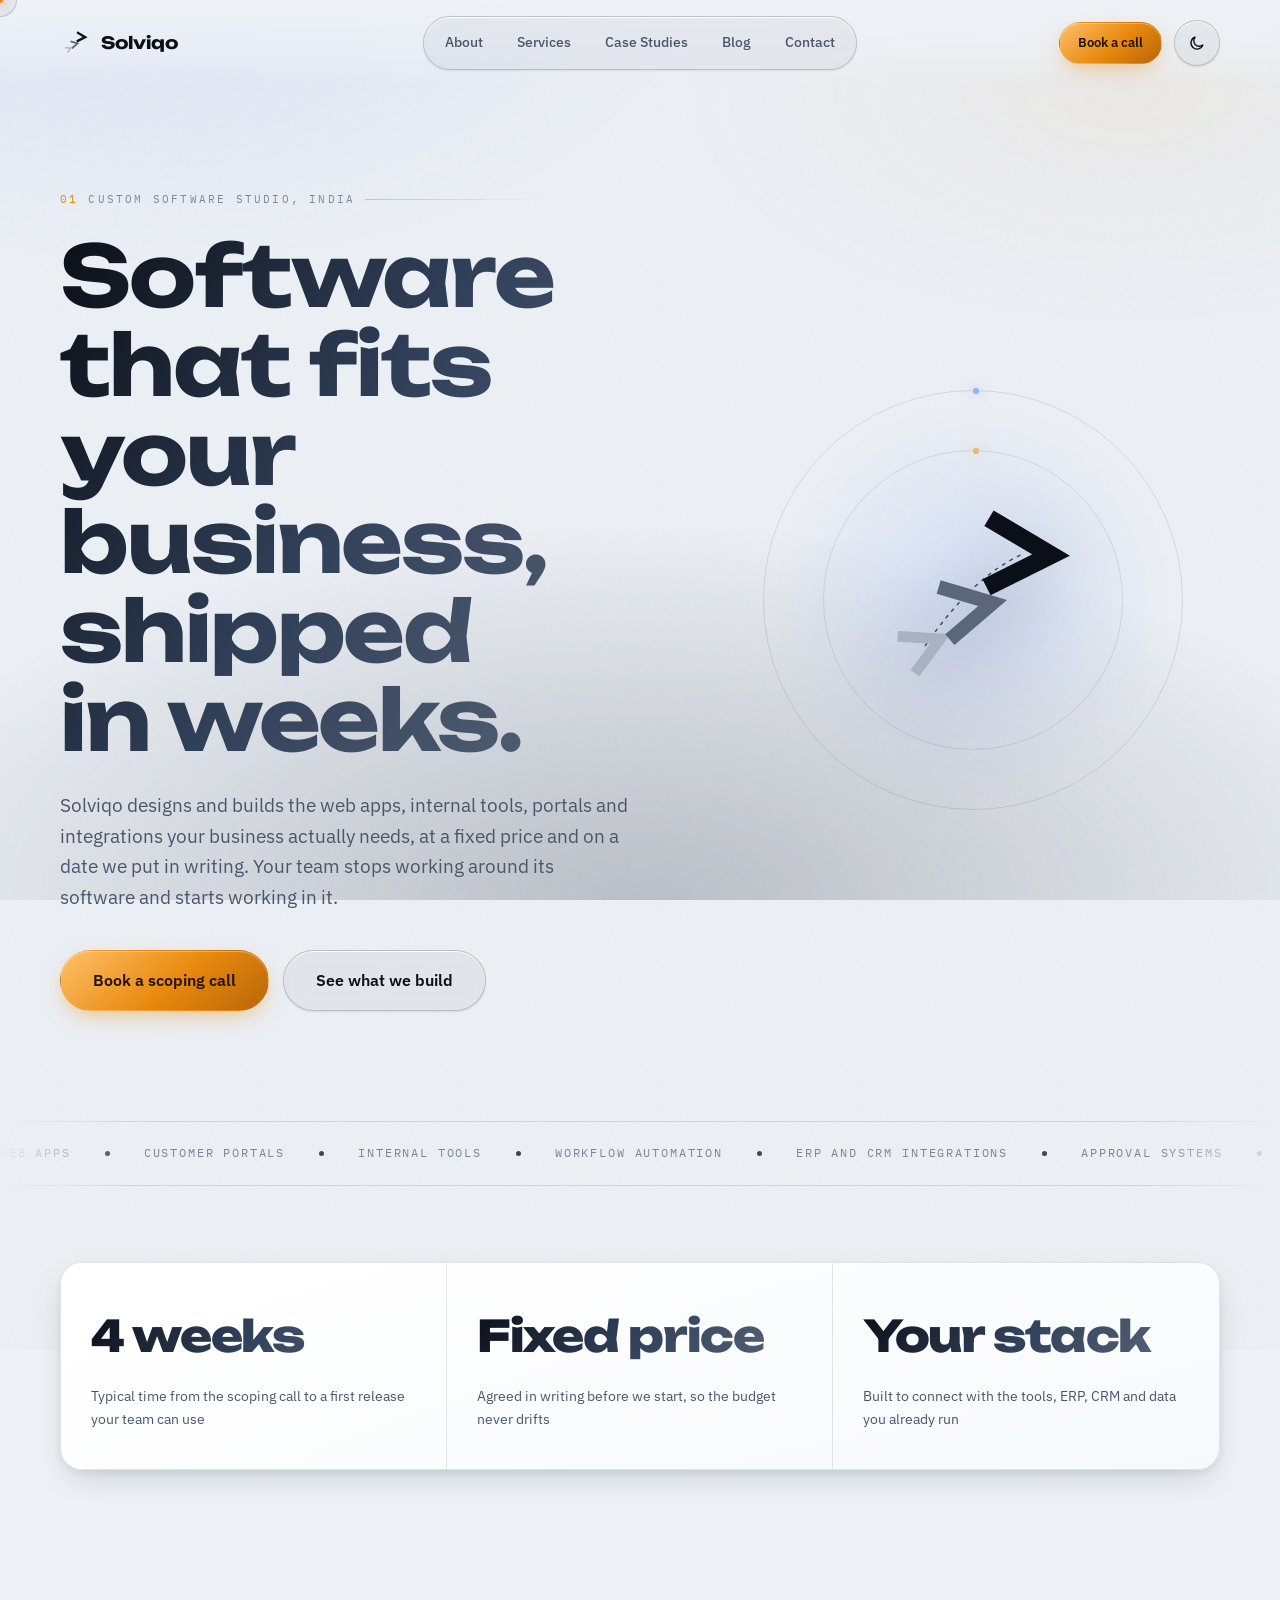
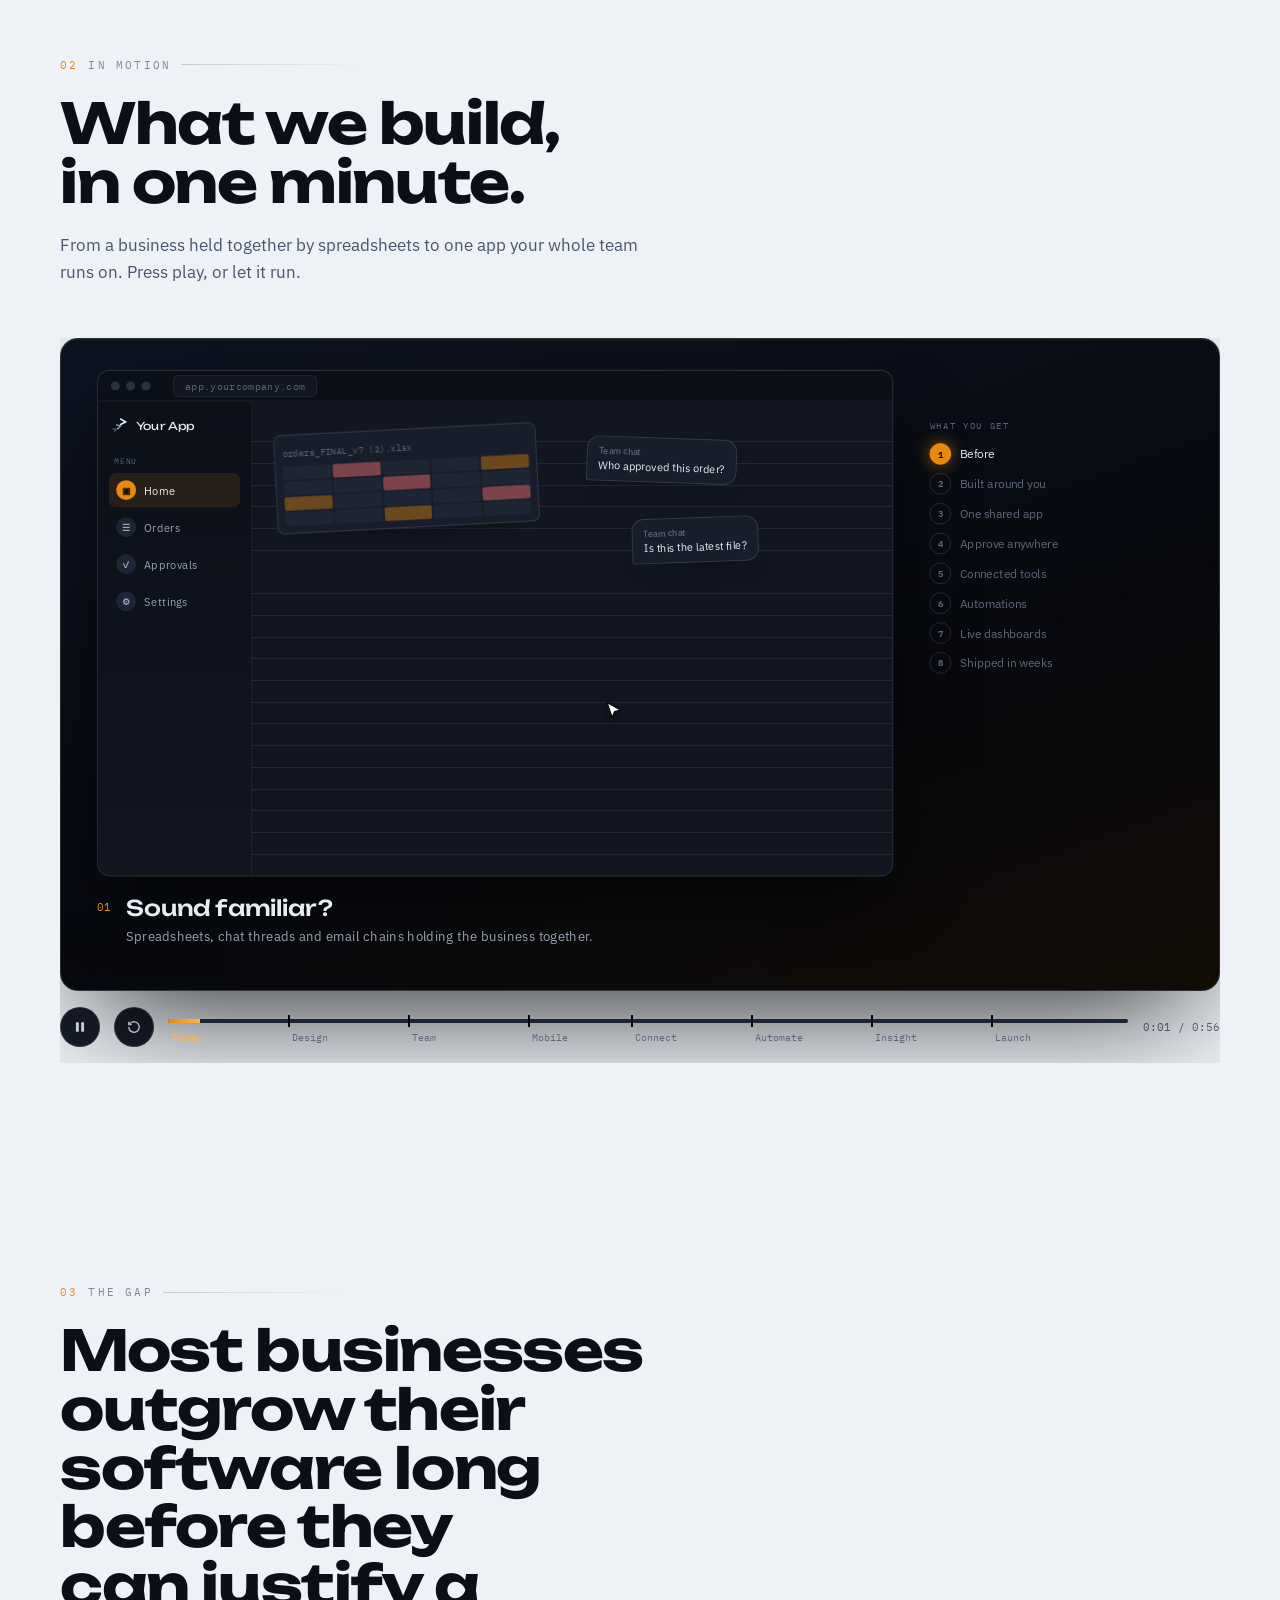
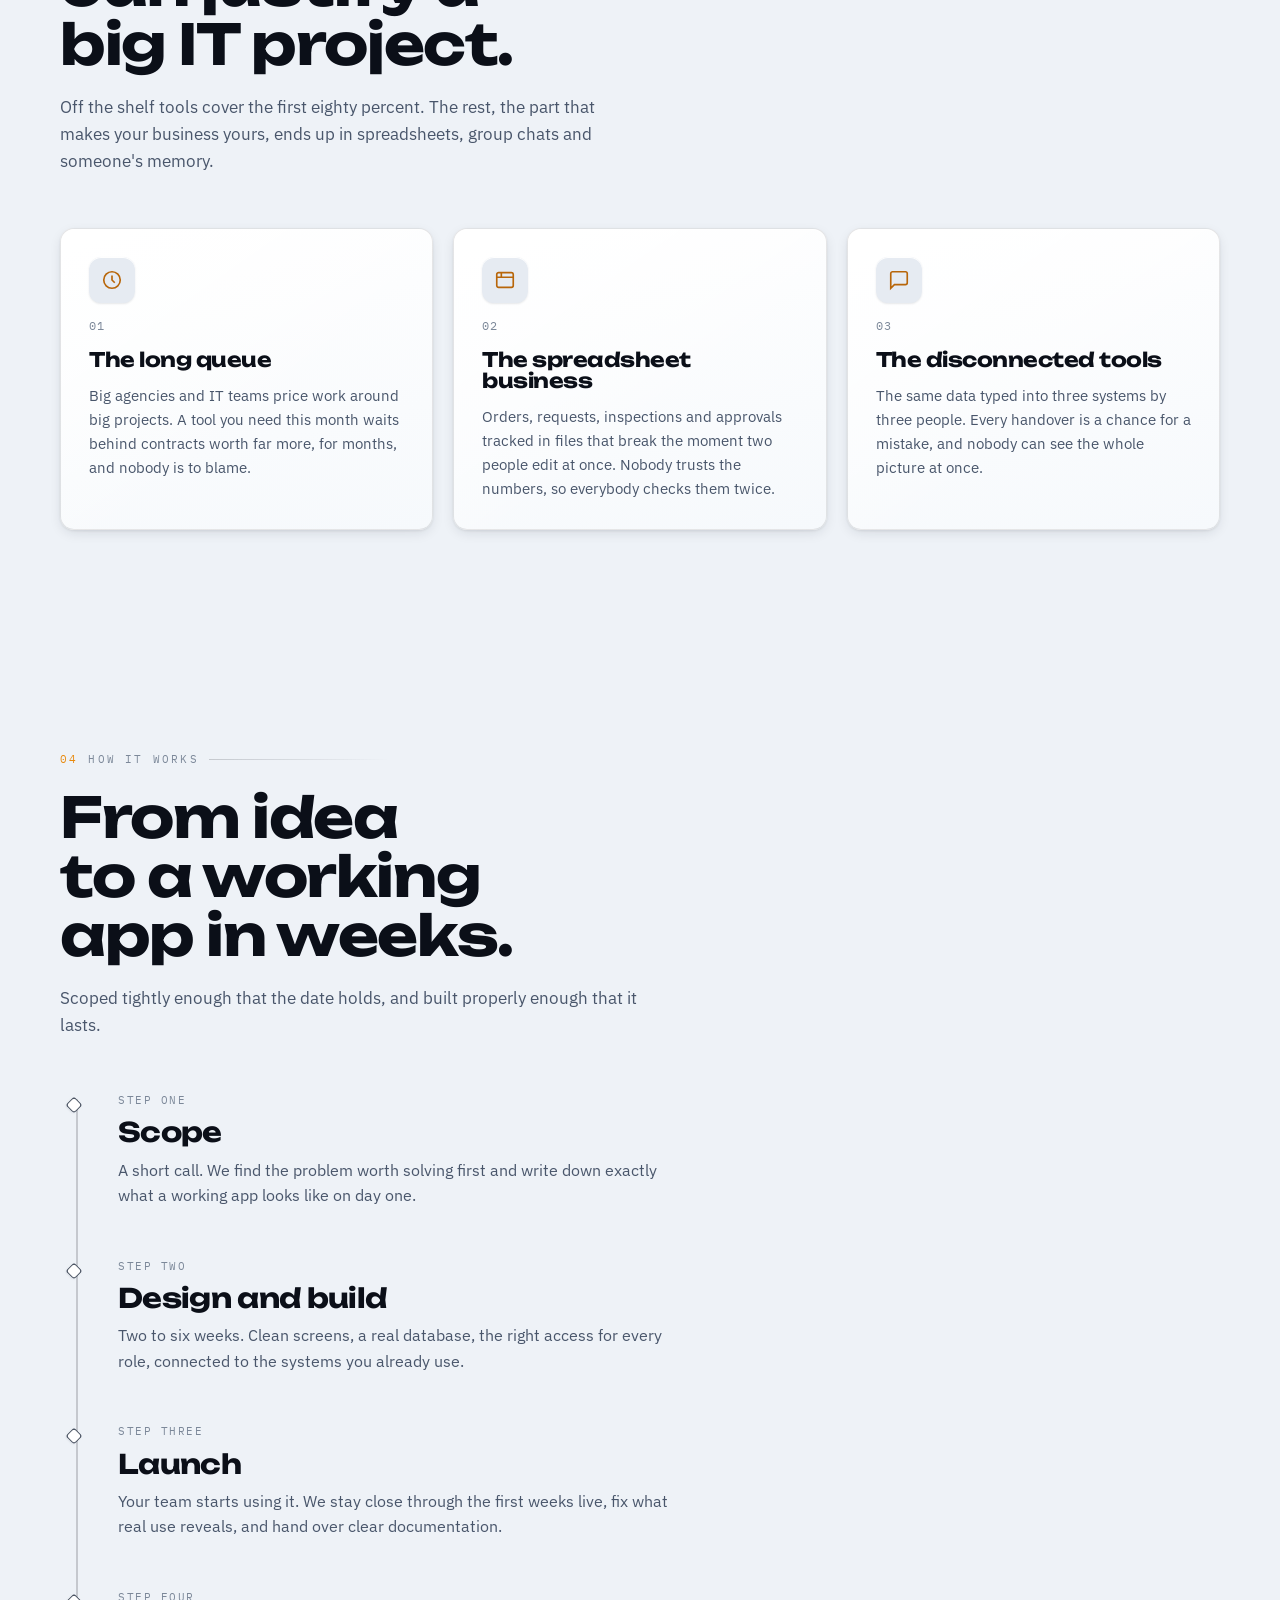
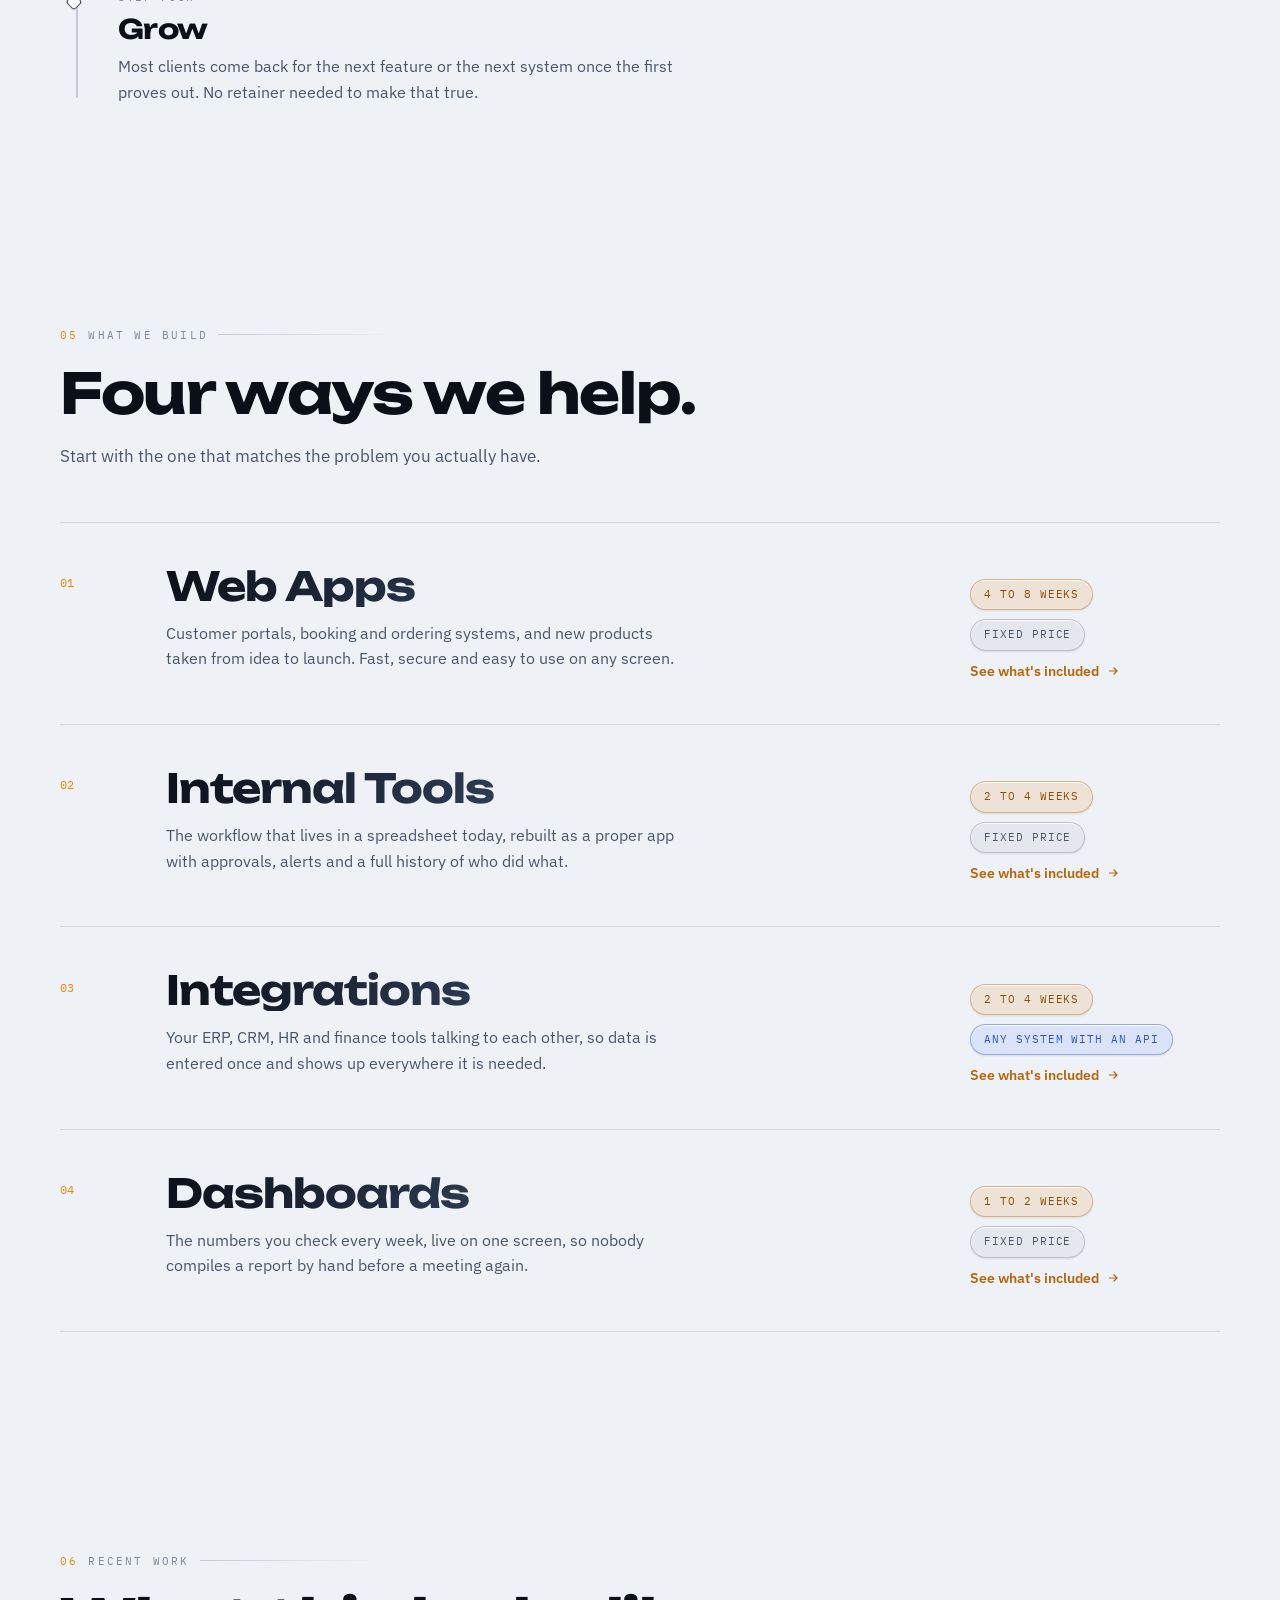
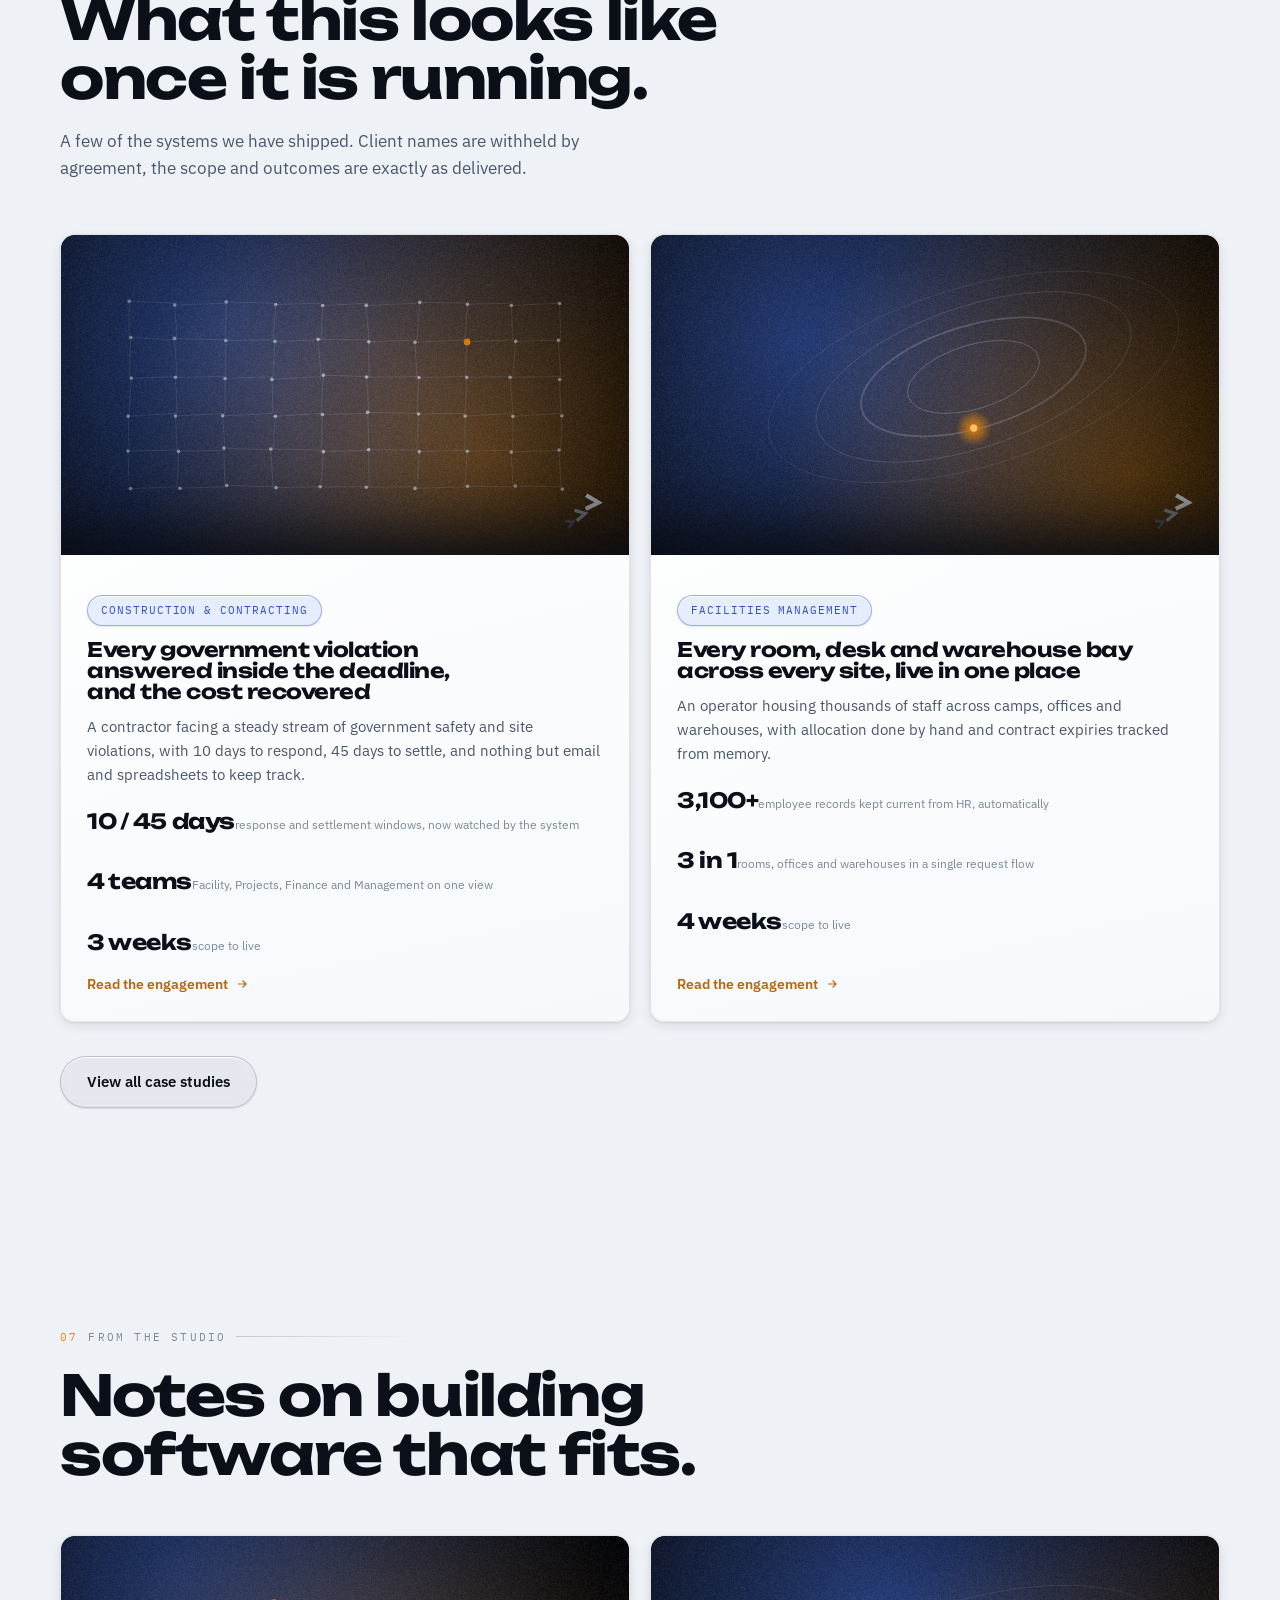
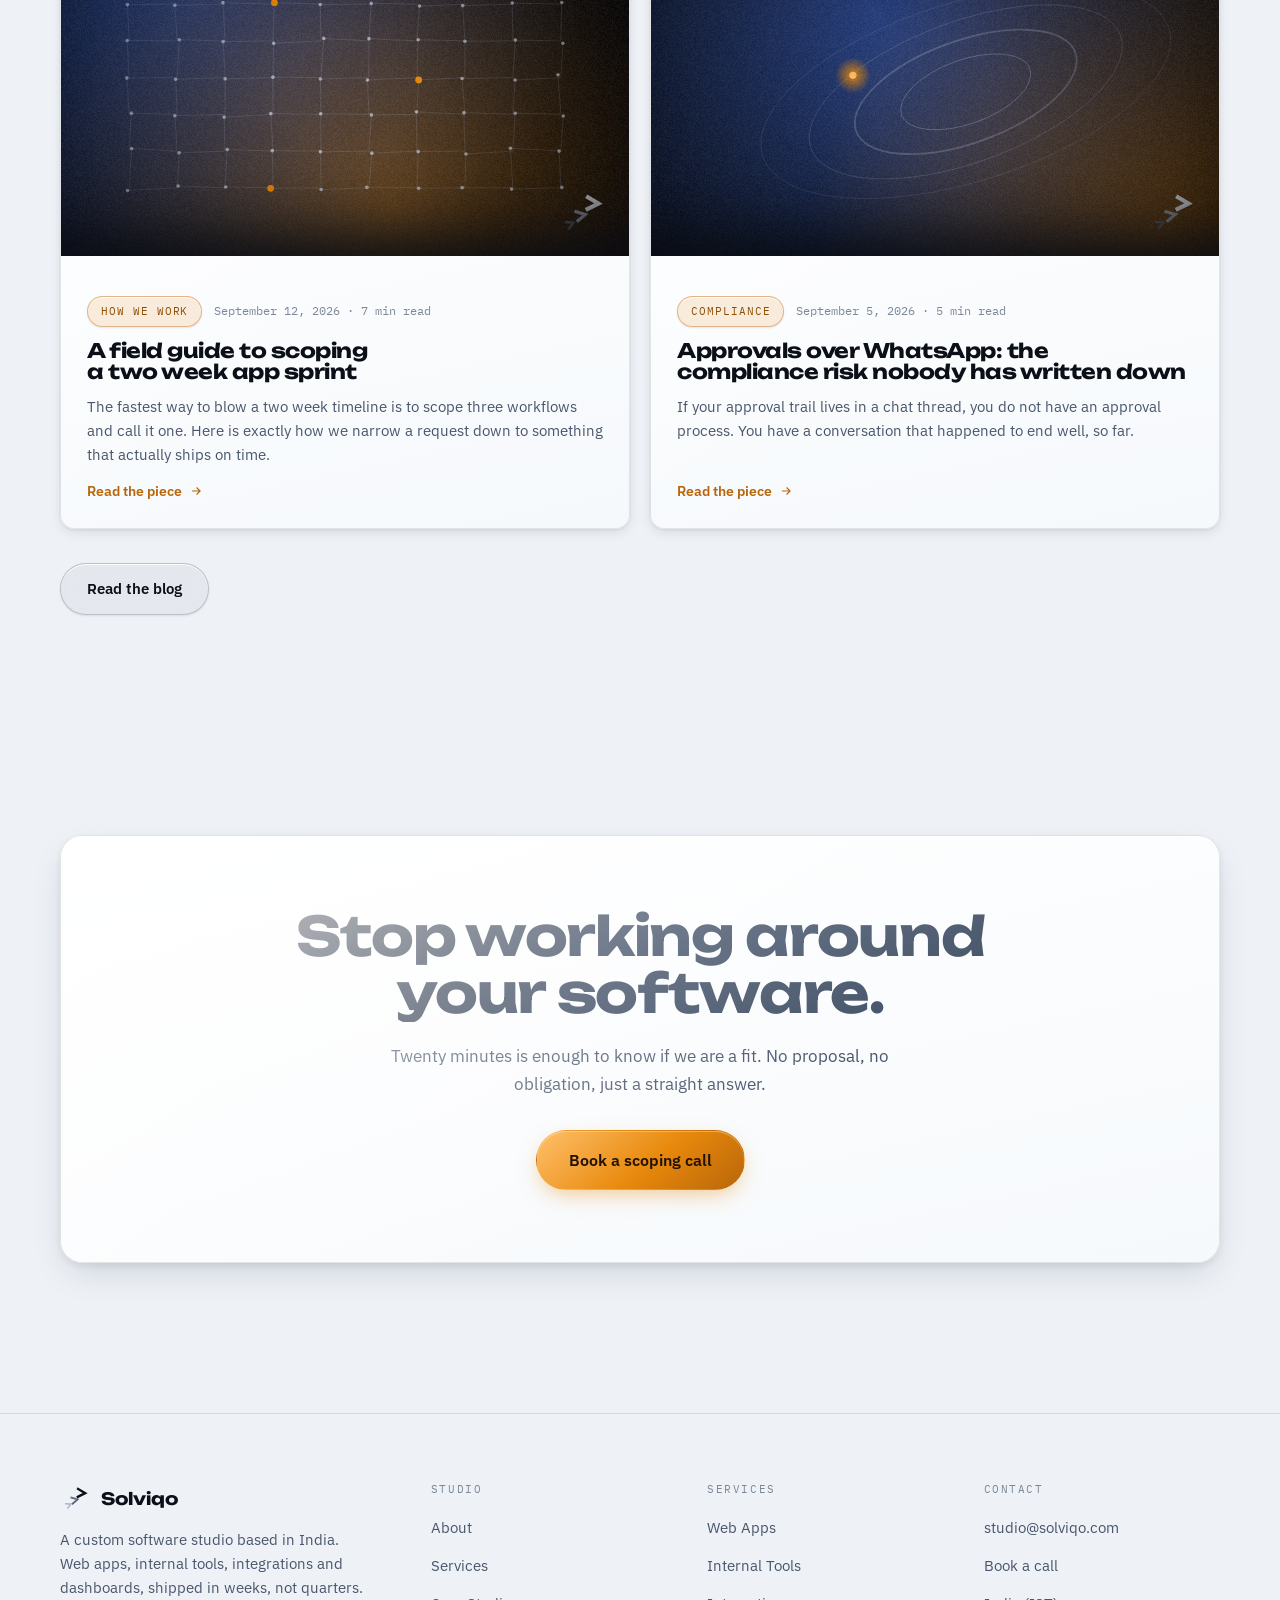
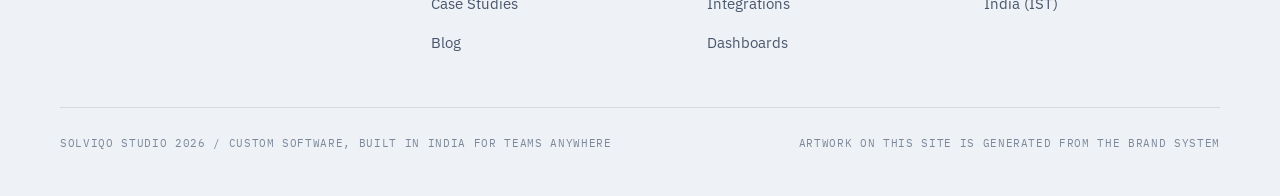
==== commit 848bfa78: "Point og:url at the lowercase address Co-Authored-By: Claude Opus 5 <noreply@anthropic.com>" ====
--- a/index.html
+++ b/index.html
@@ -9,7 +9,7 @@
 <meta property="og:title" content="Solviqo, custom software studio">
 <meta property="og:description" content="Solviqo designs and builds web apps, internal tools, integrations and dashboards for growing businesses. Based in India, fixed price, shipped in weeks.">
 <meta property="og:type" content="website">
-<meta property="og:url" content="https://nisarg2810.github.io/Solviqo/">
+<meta property="og:url" content="https://nisarg2810.github.io/solviqo/">
 <link rel="icon" type="image/svg+xml" href="data:image/svg+xml,%3Csvg xmlns='http://www.w3.org/2000/svg' viewBox='0 0 240 240'%3E%3Crect width='240' height='240' rx='48' fill='%2305070C'/%3E%3Cg transform='translate(70,168) rotate(-25) scale(0.62)'%3E%3Cpolyline points='-27,-30 28,0 -27,30' fill='none' stroke='%235B6779' stroke-width='18'/%3E%3C/g%3E%3Cg transform='translate(118,128) rotate(-12) scale(0.82)'%3E%3Cpolyline points='-27,-30 28,0 -27,30' fill='none' stroke='%239FAABA' stroke-width='18'/%3E%3C/g%3E%3Cg transform='translate(172,72) rotate(2) scale(1.05)'%3E%3Cpolyline points='-27,-30 28,0 -27,30' fill='none' stroke='%23E2E8F0' stroke-width='18'/%3E%3C/g%3E%3C/svg%3E">
 <link rel="preconnect" href="https://fonts.googleapis.com">
 <link rel="preconnect" href="https://fonts.gstatic.com" crossorigin>
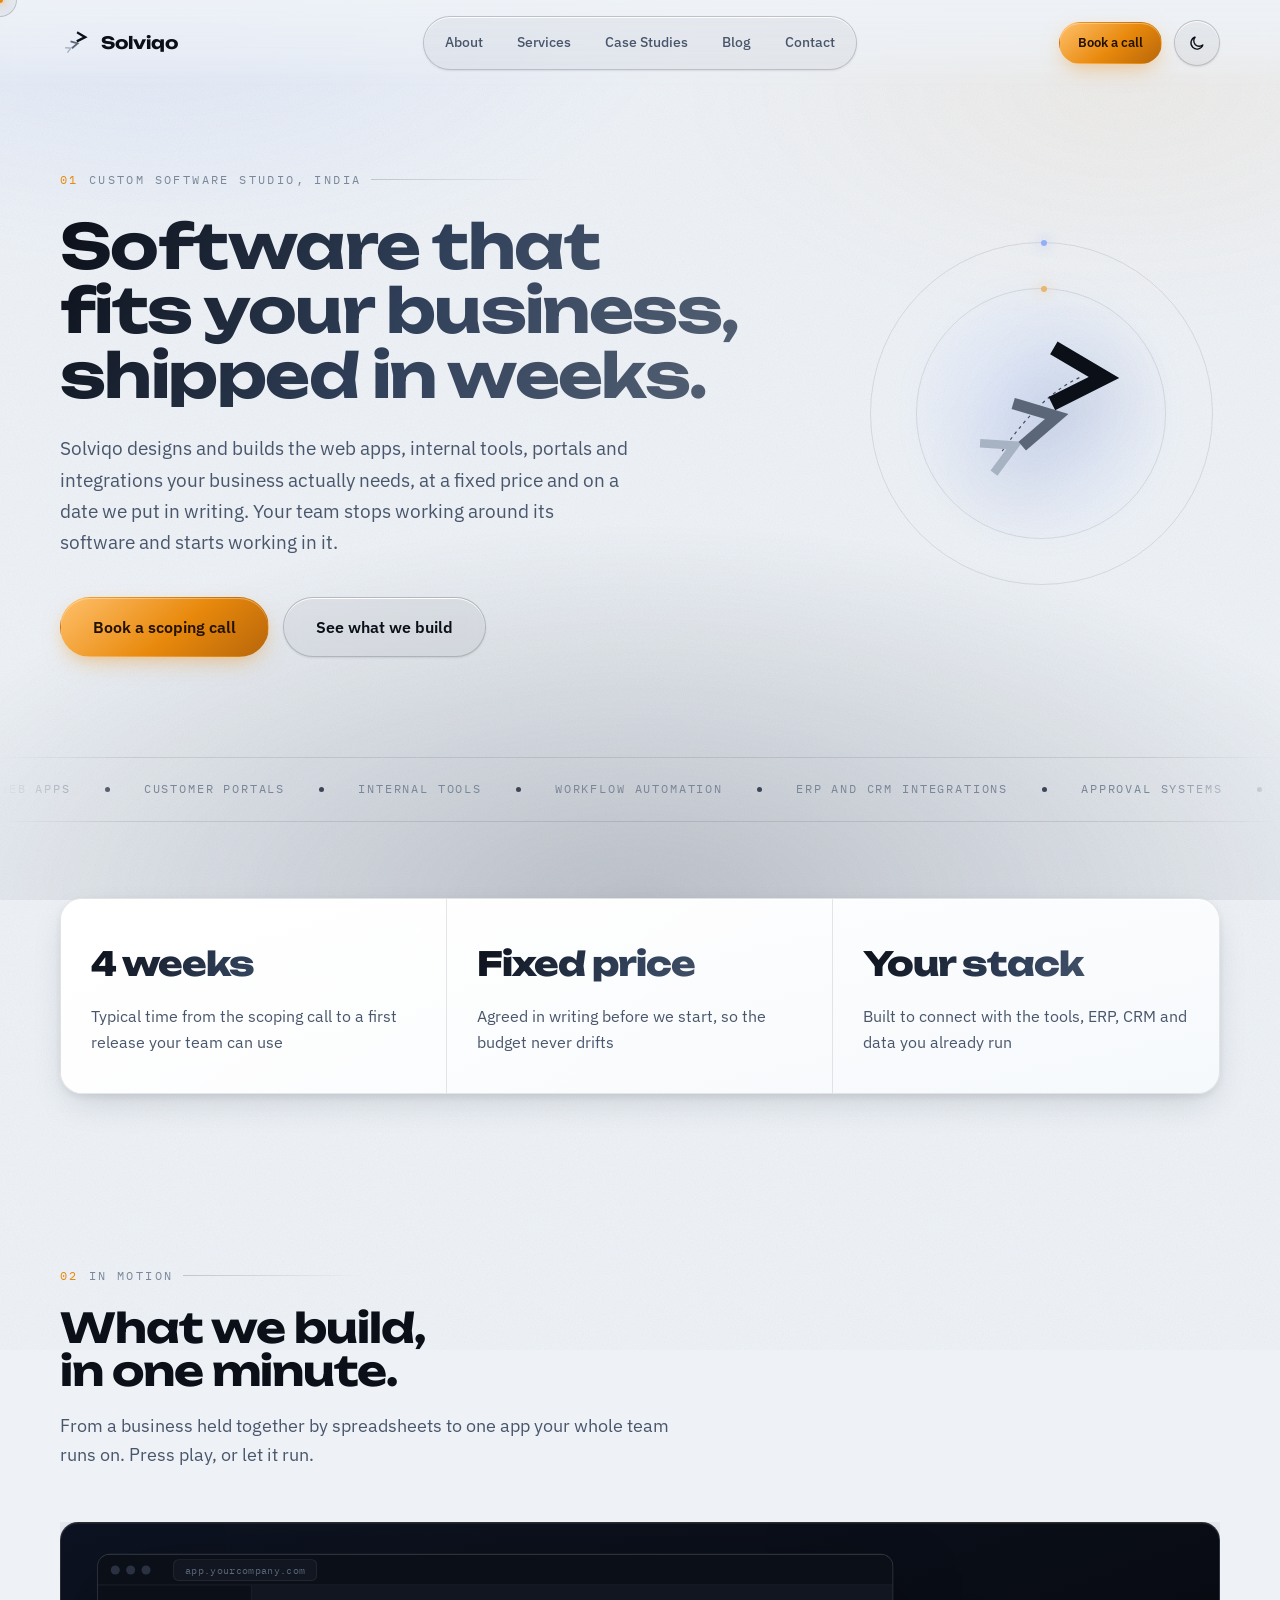
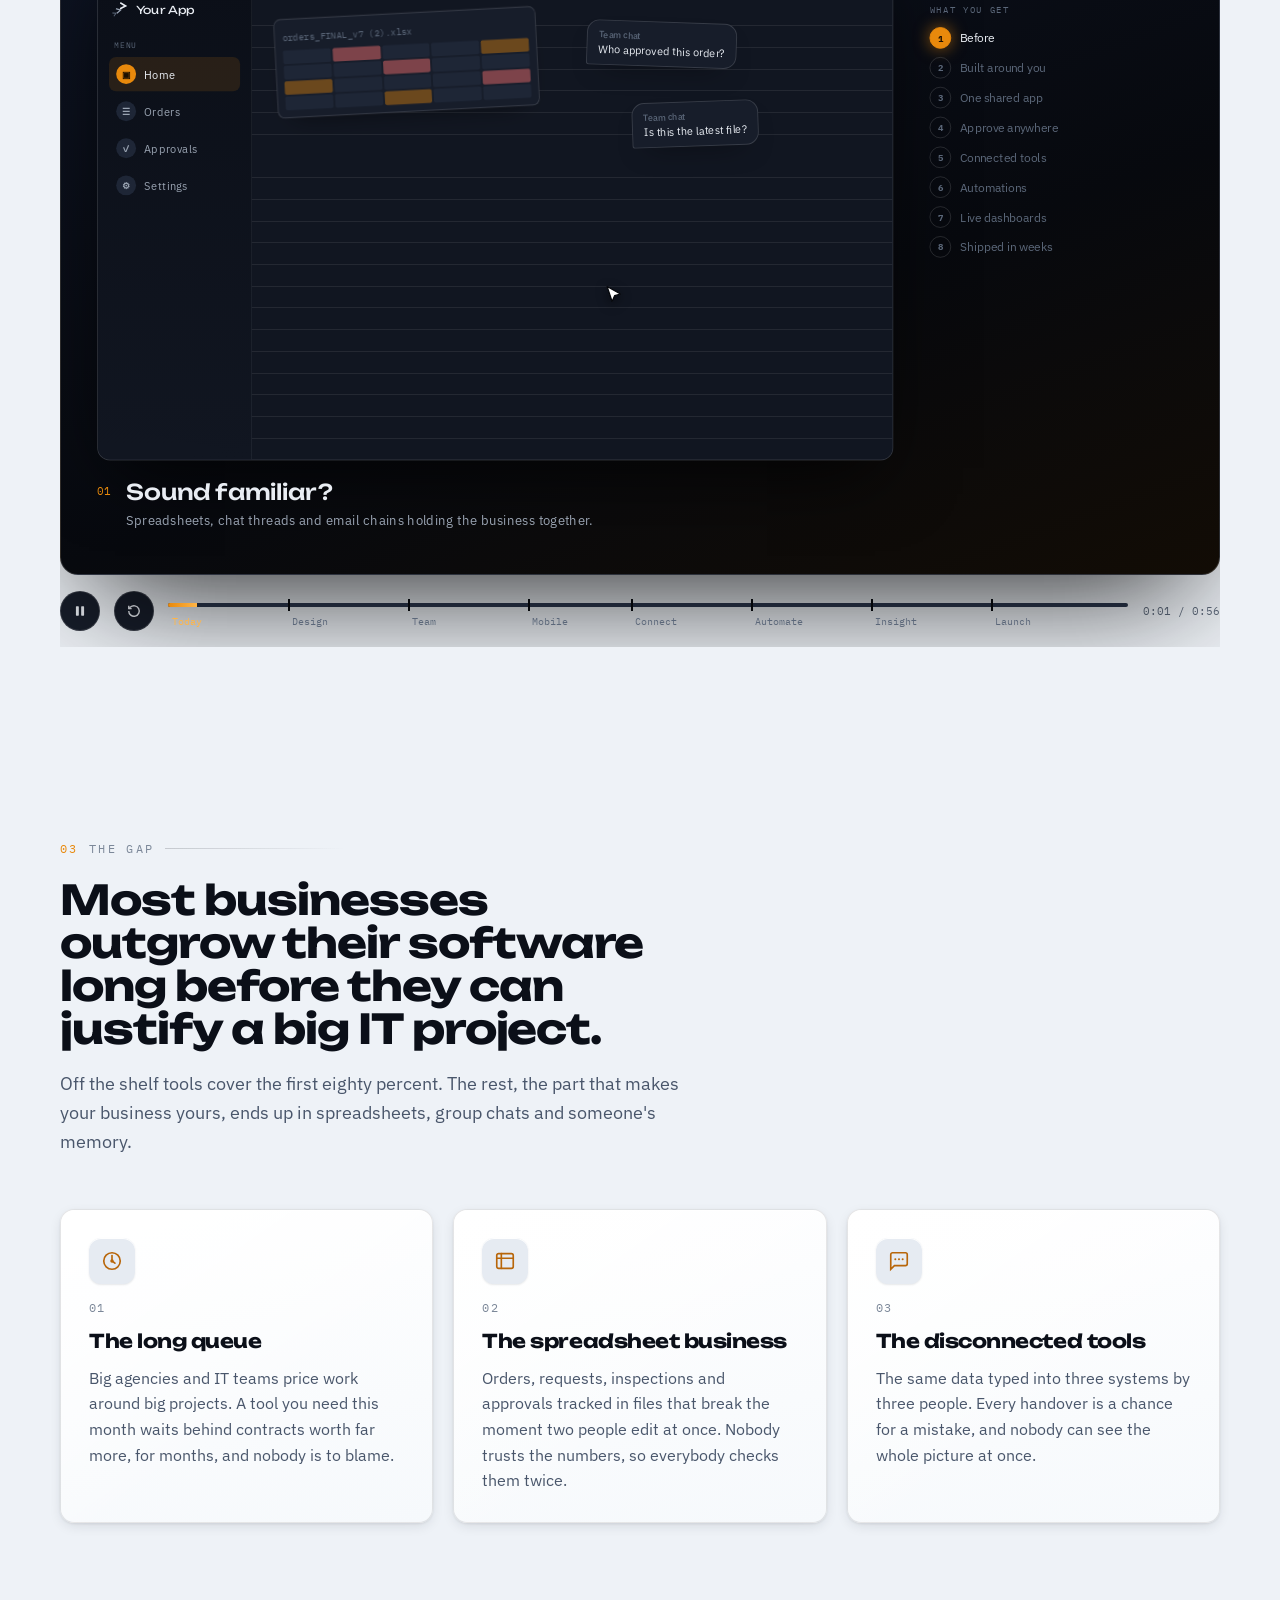
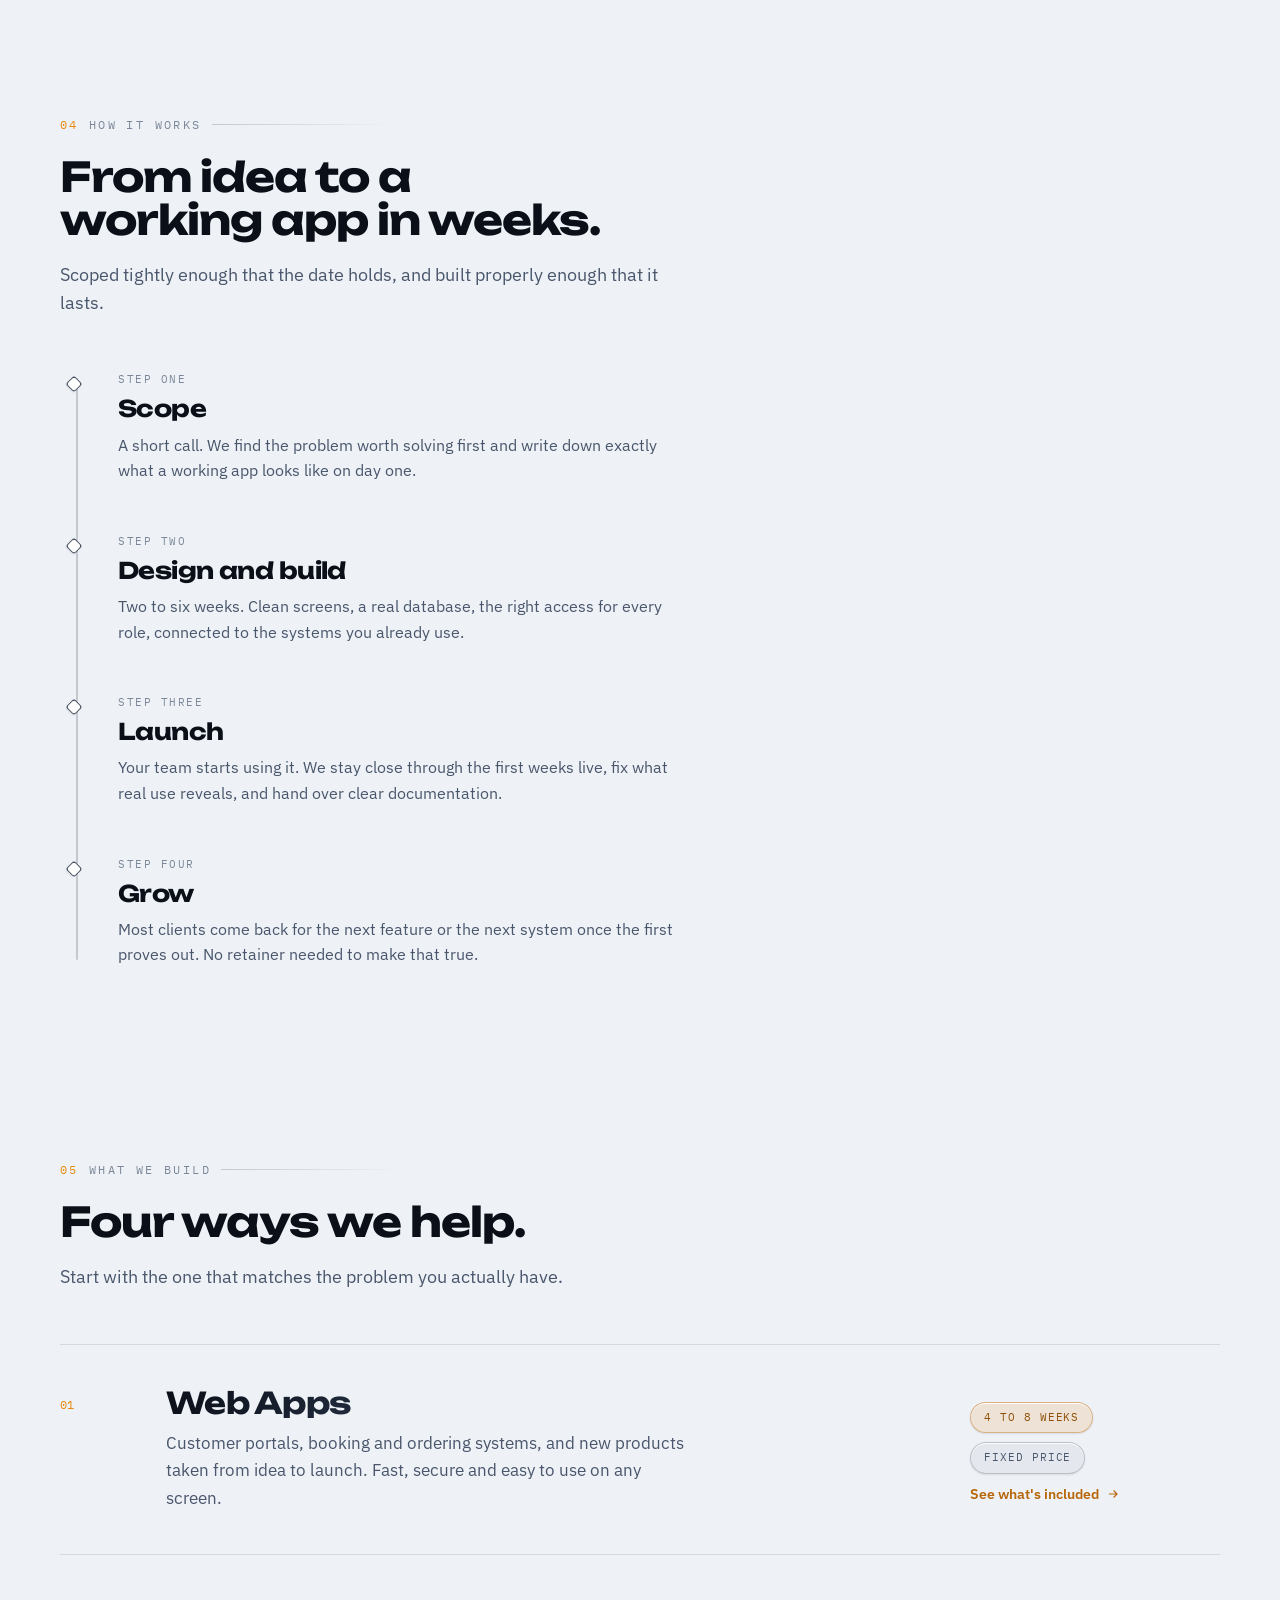
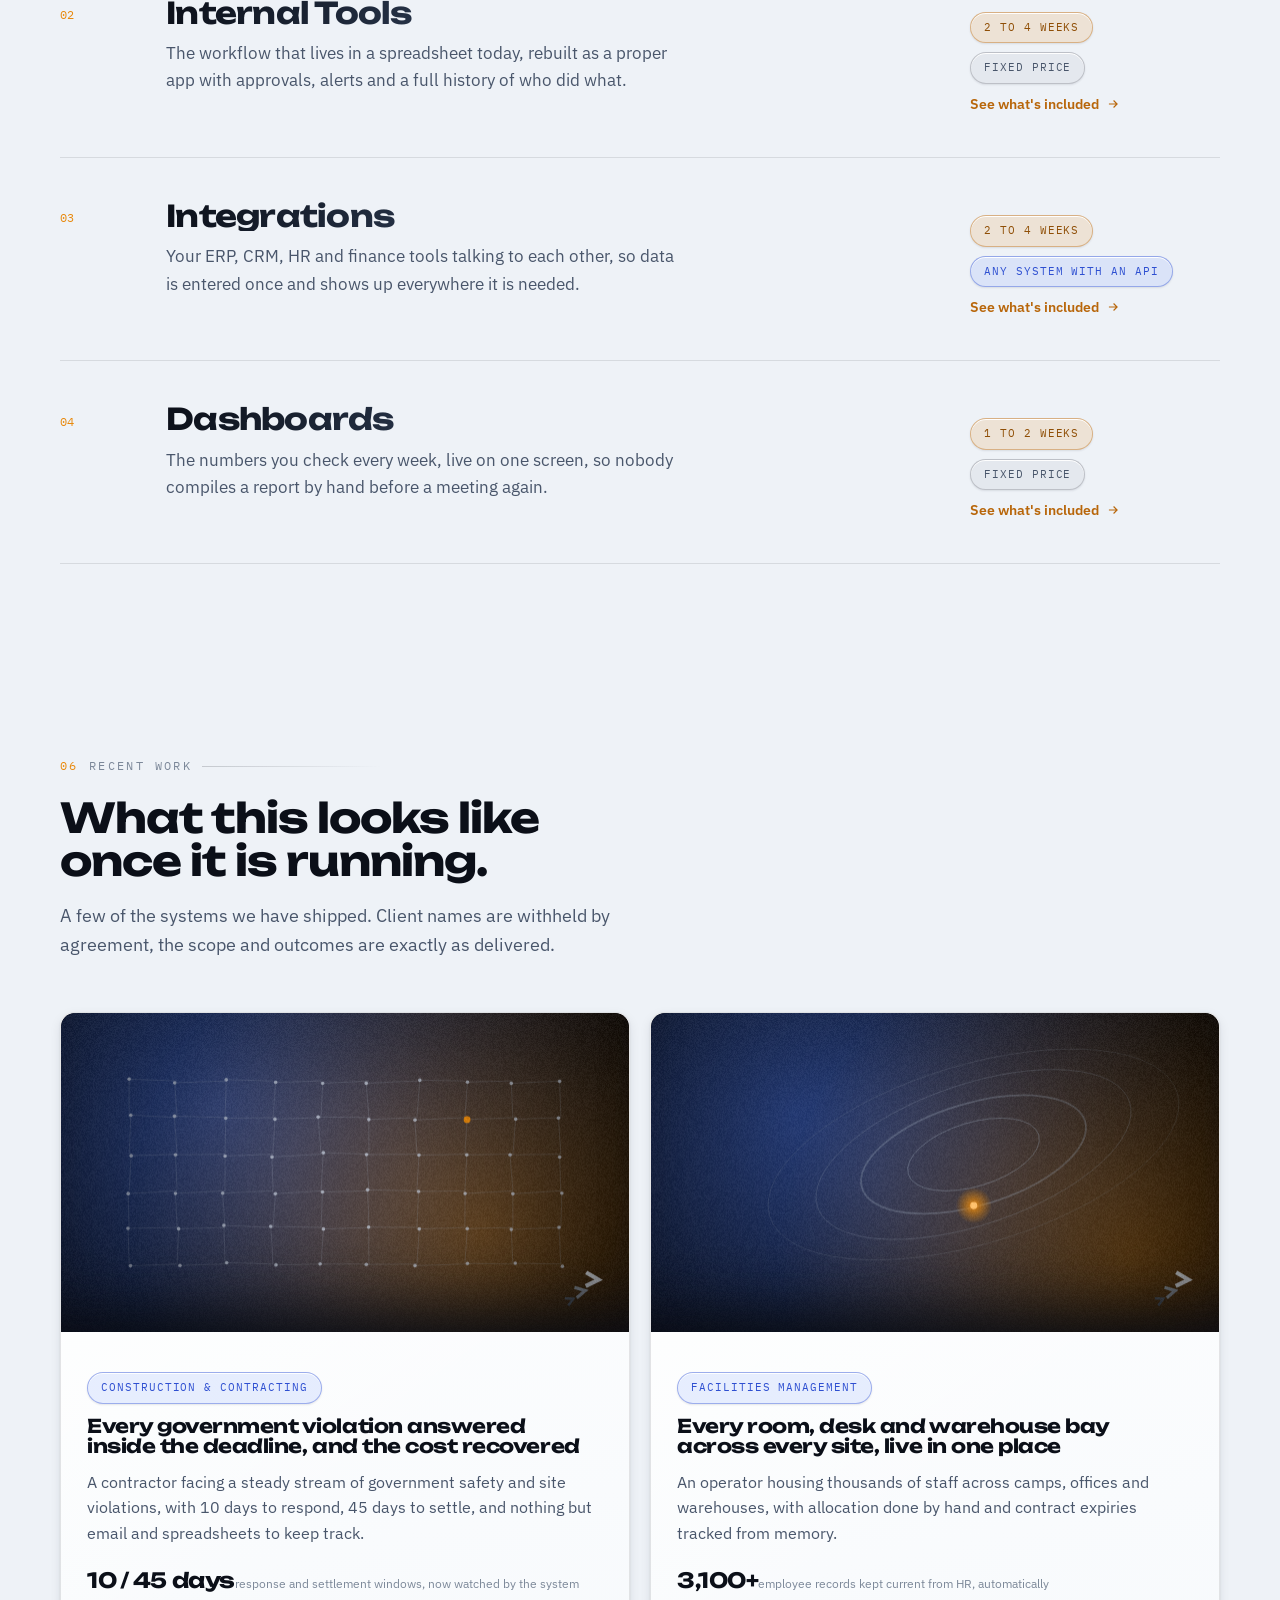
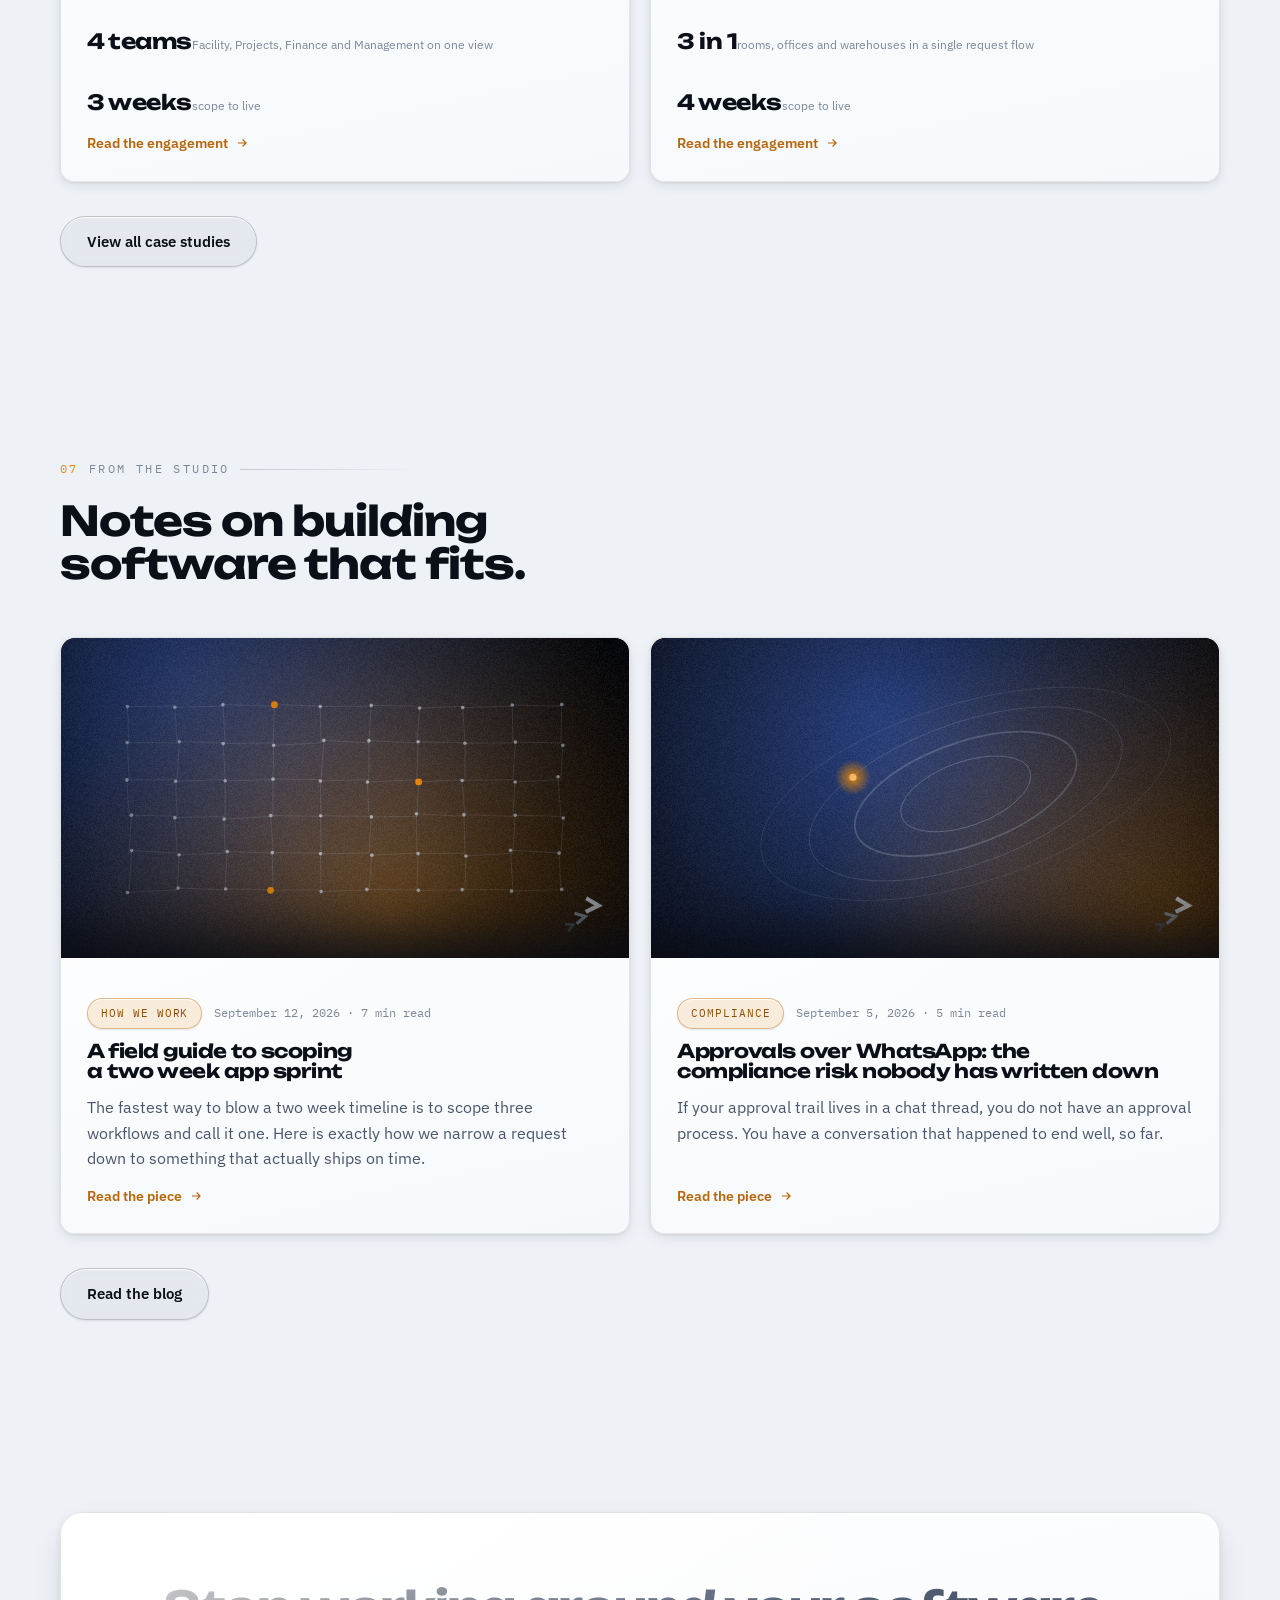
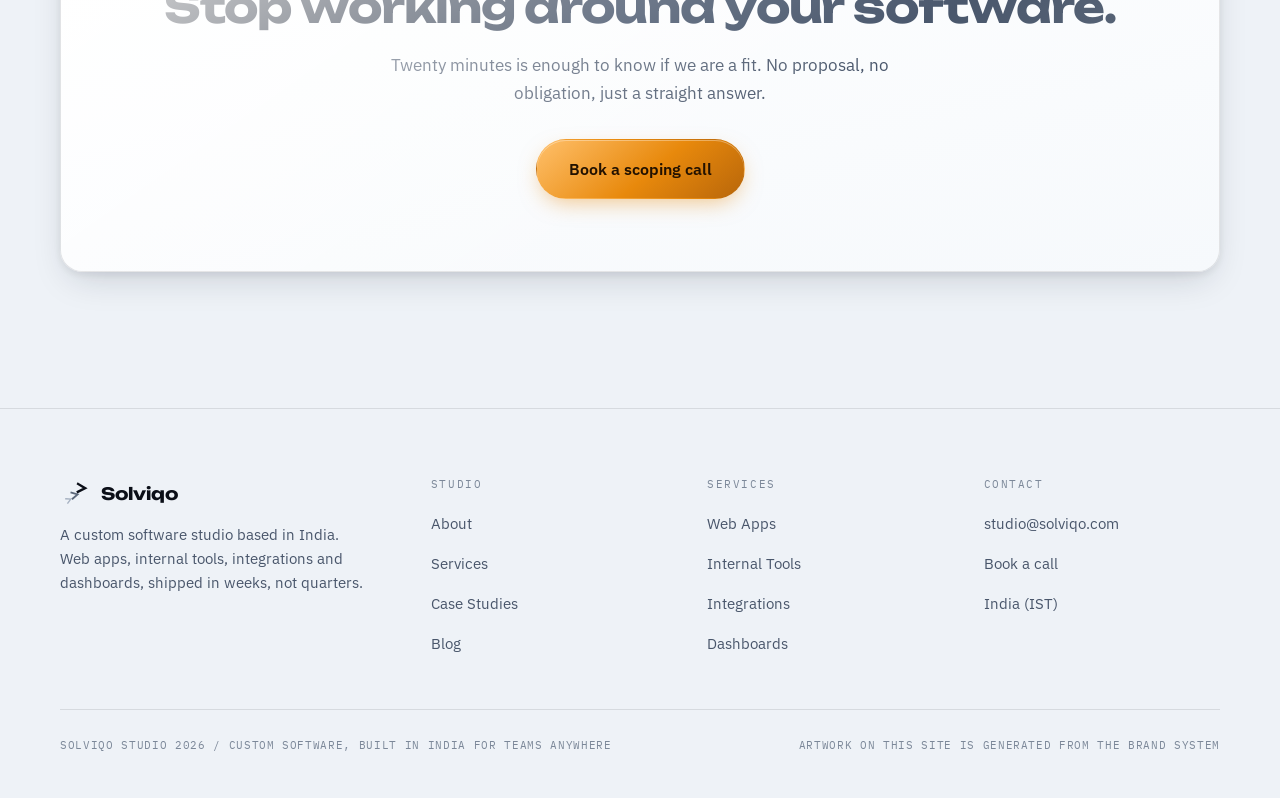
==== commit 785a299d: "Rebalance type scale and add live icon motion Co-Authored-By: Claude Opus 5 <noreply@anthropic.com>" ====
--- a/index.html
+++ b/index.html
@@ -14,7 +14,7 @@
 <link rel="preconnect" href="https://fonts.googleapis.com">
 <link rel="preconnect" href="https://fonts.gstatic.com" crossorigin>
 <link rel="stylesheet" href="https://fonts.googleapis.com/css2?family=Unbounded:wght@400;600;700;800&family=IBM+Plex+Sans:wght@400;500;600&family=IBM+Plex+Mono:wght@400;500&display=swap">
-<link rel="stylesheet" href="assets/site.css?v=10">
+<link rel="stylesheet" href="assets/site.css?v=11">
 <script>(function(){try{var t=localStorage.getItem('solviqo-theme');if(!t)t=matchMedia('(prefers-color-scheme: light)').matches?'light':'dark';document.documentElement.setAttribute('data-theme',t);}catch(e){document.documentElement.setAttribute('data-theme','dark');}})();</script>
 </head>
 <body>
@@ -129,17 +129,17 @@
       </div>
       <div class="grid3 stag">
         <div class="card" data-tilt="7">
-          <div class="card-icon"><svg viewBox="0 0 24 24" fill="none" stroke="currentColor" stroke-width="1.8"><circle cx="12" cy="12" r="9"/><path d="M12 7v5l3 3"/></svg></div>
+          <div class="card-icon"><svg viewBox="0 0 24 24" fill="none" stroke="currentColor" stroke-width="1.8" stroke-linecap="round"><circle cx="12" cy="12" r="9"/><path class="i-hr" d="M12 12l3.2 2.4"/><path class="i-min" d="M12 12V6"/><circle cx="12" cy="12" r="1" fill="currentColor"/></svg></div>
           <span class="num">01</span><h3>The long queue</h3>
           <p>Big agencies and IT teams price work around big projects. A tool you need this month waits behind contracts worth far more, for months, and nobody is to blame.</p>
         </div>
         <div class="card" data-tilt="7">
-          <div class="card-icon"><svg viewBox="0 0 24 24" fill="none" stroke="currentColor" stroke-width="1.8"><rect x="3" y="4" width="18" height="16" rx="2"/><path d="M3 9h18M8 4v5"/></svg></div>
+          <div class="card-icon"><svg viewBox="0 0 24 24" fill="none" stroke="currentColor" stroke-width="1.8" stroke-linecap="round"><rect x="3" y="4" width="18" height="16" rx="2"/><path d="M3 9h18M8 4v16"/><path class="i-row" d="M11 12.5h7"/><path class="i-row d2" d="M11 15.5h5"/><path class="i-row d3" d="M11 18h6"/></svg></div>
           <span class="num">02</span><h3>The spreadsheet business</h3>
           <p>Orders, requests, inspections and approvals tracked in files that break the moment two people edit at once. Nobody trusts the numbers, so everybody checks them twice.</p>
         </div>
         <div class="card" data-tilt="7">
-          <div class="card-icon"><svg viewBox="0 0 24 24" fill="none" stroke="currentColor" stroke-width="1.8"><path d="M21 15a2 2 0 0 1-2 2H7l-4 4V5a2 2 0 0 1 2-2h14a2 2 0 0 1 2 2z"/></svg></div>
+          <div class="card-icon"><svg viewBox="0 0 24 24" fill="none" stroke="currentColor" stroke-width="1.8"><path d="M21 15a2 2 0 0 1-2 2H7l-4 4V5a2 2 0 0 1 2-2h14a2 2 0 0 1 2 2z"/><circle class="i-dot" cx="8" cy="10" r="1.1" fill="currentColor" stroke="none"/><circle class="i-dot d2" cx="12" cy="10" r="1.1" fill="currentColor" stroke="none"/><circle class="i-dot d3" cx="16" cy="10" r="1.1" fill="currentColor" stroke="none"/></svg></div>
           <span class="num">03</span><h3>The disconnected tools</h3>
           <p>The same data typed into three systems by three people. Every handover is a chance for a mistake, and nobody can see the whole picture at once.</p>
         </div>
@@ -222,7 +222,7 @@
   <section class="sec">
     <div class="wrap">
       <div class="panel pad rev" style="text-align:center;padding:72px 34px">
-        <h2 class="chrome-text" style="font-size:clamp(30px,4.6vw,54px)">Stop working around your software.</h2>
+        <h2 class="chrome-text" style="font-size:clamp(28px,3.4vw,44px)">Stop working around your software.</h2>
         <p style="color:var(--t2);margin:20px auto 0;max-width:52ch;font-size:17px">Twenty minutes is enough to know if we are a fit. No proposal, no obligation, just a straight answer.</p>
         <div style="margin-top:32px"><a class="btn btn-primary btn-lg" href="contact.html">Book a scoping call<span class="shine"></span></a></div>
       </div>
--- a/assets/site.css
+++ b/assets/site.css
@@ -85,7 +85,7 @@
 *,*::before,*::after{box-sizing:border-box}
 html,body{overflow-x:hidden;overflow-x:clip}
 html{scroll-behavior:smooth}
-body{margin:0;font-family:var(--f-body);color:var(--t1);font-size:16px;line-height:1.65;
+body{margin:0;font-family:var(--f-body);color:var(--t1);font-size:17px;line-height:1.65;
   background:var(--ink-950);-webkit-font-smoothing:antialiased;
   transition:background .45s var(--ease),color .45s var(--ease)}
 ::selection{background:var(--amber-500);color:#1A0F02}
@@ -179,18 +179,18 @@
 @media(pointer:coarse){.btn{min-height:44px}}
 
 /* ============ type helpers ============ */
-.kick{font-family:var(--f-mono);font-size:11px;letter-spacing:.2em;text-transform:uppercase;color:var(--t3);
+.kick{font-family:var(--f-mono);font-size:12px;letter-spacing:.2em;text-transform:uppercase;color:var(--t3);
   display:flex;align-items:center;gap:10px}
 .kick b{color:var(--amber-500);font-weight:400}
 .kick::after{content:"";flex:1;height:1px;background:linear-gradient(90deg,var(--line-2),transparent);max-width:180px}
 .chrome-text{background:var(--grad-text);-webkit-background-clip:text;background-clip:text;color:transparent}
 
 /* ============ sections ============ */
-.sec{padding:110px 0;position:relative;z-index:2}
+.sec{padding:96px 0;position:relative;z-index:2}
 .sec.tight{padding:76px 0}
 .sec-h{max-width:680px;margin-bottom:52px}
-.sec-h h2{font-size:clamp(30px,4.6vw,56px);margin:20px 0 20px}
-.sec-h p{color:var(--t2);font-size:16.5px;max-width:58ch}
+.sec-h h2{font-size:clamp(28px,3.2vw,42px);margin:20px 0 20px}
+.sec-h p{color:var(--t2);font-size:17.5px;max-width:58ch}
 
 .grid2{display:grid;grid-template-columns:1fr 1fr;gap:20px}
 .grid3{display:grid;grid-template-columns:repeat(3,1fr);gap:20px}
@@ -215,9 +215,9 @@
 .card .glare{position:absolute;inset:0;z-index:2;pointer-events:none;opacity:0;border-radius:inherit;
   transition:opacity .35s var(--ease);
   background:radial-gradient(circle at var(--gx,50%) var(--gy,50%), rgba(255,255,255,.14), transparent 55%)}
-.card h3{font-size:20px}
-.card p{font-size:14.5px;color:var(--t2)}
-.card .num{font-family:var(--f-mono);font-size:11.5px;color:var(--t3);letter-spacing:.1em}
+.card h3{font-size:19px}
+.card p{font-size:16px;line-height:1.6;color:var(--t2)}
+.card .num{font-family:var(--f-mono);font-size:12px;color:var(--t3);letter-spacing:.1em}
 .card-icon{width:46px;height:46px;border-radius:12px;display:grid;place-items:center;flex:none;
   background:var(--ink-700);box-shadow:var(--e1)}
 .card-icon svg{width:22px;height:22px;color:var(--amber-400)}
@@ -234,10 +234,10 @@
 .badge .dot{width:6px;height:6px;border-radius:50%;background:currentColor;box-shadow:0 0 8px currentColor}
 
 /* ============ hero ============ */
-.hero{padding:190px 0 110px;position:relative;z-index:2}
-.hero-grid{display:grid;grid-template-columns:1.1fr .9fr;gap:60px;align-items:center}
-.hero h1{font-size:clamp(42px,6.6vw,92px);margin-top:24px}
-.hero .lede{font-size:18.5px;color:var(--t2);margin-top:26px;max-width:52ch}
+.hero{padding:170px 0 100px;position:relative;z-index:2}
+.hero-grid{display:grid;grid-template-columns:1.35fr .65fr;gap:60px;align-items:center}
+.hero h1{font-size:clamp(38px,4.8vw,68px);margin-top:24px}
+.hero .lede{font-size:19px;color:var(--t2);margin-top:26px;max-width:52ch}
 .hero-cta{display:flex;gap:14px;margin-top:38px;flex-wrap:wrap}
 .hero-art{position:relative;display:grid;place-items:center;min-height:360px}
 .hero-art .halo{position:absolute;width:min(460px,90%);aspect-ratio:1;border-radius:50%;
@@ -264,9 +264,9 @@
 .stats::before{content:"";position:absolute;inset:0;background:var(--grad-sheen);pointer-events:none}
 .stat{padding:38px 30px;border-right:1px solid var(--line);position:relative;z-index:1}
 .stat:last-child{border-right:none}
-.stat .v{font-family:var(--f-display);font-weight:800;font-size:clamp(28px,3.4vw,44px);letter-spacing:-.03em;
+.stat .v{font-family:var(--f-display);font-weight:800;font-size:clamp(26px,2.6vw,34px);letter-spacing:-.03em;
   font-variant-numeric:tabular-nums;background:var(--grad-text);-webkit-background-clip:text;background-clip:text;color:transparent}
-.stat .l{font-size:14px;color:var(--t2);margin-top:12px}
+.stat .l{font-size:15.5px;color:var(--t2);margin-top:12px}
 @media(max-width:760px){.stats{grid-template-columns:1fr}.stat{border-right:none;border-bottom:1px solid var(--line)}.stat:last-child{border-bottom:none}}
 
 /* ============ cover art ============ */
@@ -299,7 +299,7 @@
   box-shadow:var(--e1);transition:background .4s var(--ease),border-color .4s var(--ease),box-shadow .4s var(--ease)}
 .step.lit::before{background:var(--grad-amber);border-color:var(--amber-400);box-shadow:0 0 16px rgba(232,137,12,.6)}
 .step .t{font-family:var(--f-mono);font-size:11px;color:var(--t3);letter-spacing:.14em;text-transform:uppercase;display:block;margin-bottom:9px}
-.step h3{font-size:clamp(20px,2.3vw,27px)}
+.step h3{font-size:clamp(19px,1.8vw,23px)}
 .step p{color:var(--t2);margin-top:11px;font-size:15.5px;max-width:56ch}
 @media(max-width:620px){.steps{padding-left:42px}.step::before{left:-36px}}
 
@@ -309,14 +309,14 @@
 .row:first-of-type{border-top:1px solid var(--line)}
 .row:hover{padding-left:12px}
 .row .idx{font-family:var(--f-mono);font-size:12px;color:var(--amber-500);padding-top:.7em}
-.row h3{font-size:clamp(24px,3.4vw,40px)}
-.row p{color:var(--t2);margin-top:14px;font-size:15.5px;max-width:52ch}
+.row h3{font-size:clamp(22px,2.4vw,30px)}
+.row p{color:var(--t2);margin-top:12px;font-size:16.5px;max-width:52ch}
 .row .meta{padding-top:.9em;display:flex;flex-direction:column;gap:9px;align-items:flex-start}
 @media(max-width:860px){.row{grid-template-columns:46px 1fr}.row .meta{grid-column:2}}
 
 /* ============ list ============ */
 .ticks{display:flex;flex-direction:column;gap:12px}
-.ticks li{display:flex;gap:14px;font-size:15.5px;color:var(--t2);line-height:1.6}
+.ticks li{display:flex;gap:14px;font-size:16.5px;color:var(--t2);line-height:1.6}
 .ticks li::before{content:"";width:8px;height:8px;border-radius:2px;flex:none;margin-top:9px;
   background:var(--grad-amber);box-shadow:0 0 10px rgba(232,137,12,.5)}
 .ticks.signal li::before{background:var(--grad-signal);box-shadow:0 0 10px rgba(76,125,255,.5)}
@@ -328,11 +328,11 @@
   transition:color .25s var(--ease),gap .25s var(--ease)}
 .back-link:hover{color:var(--t1);gap:12px}
 .post-head{max-width:820px;margin-bottom:38px}
-.post-head h1{font-size:clamp(32px,5vw,58px);margin-top:20px}
+.post-head h1{font-size:clamp(30px,3.8vw,48px);margin-top:20px}
 .post-byline{font-family:var(--f-mono);font-size:12px;color:var(--t3);margin-top:18px}
 .post-body{max-width:740px;display:flex;flex-direction:column;gap:22px}
-.post-body h3{font-size:clamp(21px,2.6vw,28px);margin-top:14px}
-.post-body p{font-size:16.5px;color:var(--t2);line-height:1.78}
+.post-body h3{font-size:clamp(20px,2vw,25px);margin-top:14px}
+.post-body p{font-size:17.5px;color:var(--t2);line-height:1.78}
 .post-list{display:flex;flex-direction:column;gap:12px}
 .post-list li{font-size:16.5px;color:var(--t2);padding-left:24px;position:relative;line-height:1.65}
 .post-list li::before{content:"";position:absolute;left:0;top:11px;width:8px;height:8px;border-radius:2px;
@@ -433,7 +433,7 @@
 /* ============ case study diagrams ============ */
 .flow-wrap{margin:0 0 46px;padding:34px}
 .flow-head{display:flex;justify-content:space-between;align-items:baseline;flex-wrap:wrap;gap:12px;margin-bottom:26px}
-.flow-head h3{font-size:clamp(20px,2.4vw,26px)}
+.flow-head h3{font-size:clamp(20px,2vw,24px)}
 .flow-legend{display:flex;gap:16px;flex-wrap:wrap;font-family:var(--f-mono);font-size:11px;color:var(--t3);letter-spacing:.06em}
 .flow-legend span{display:flex;align-items:center;gap:7px}
 .flow-legend i{width:10px;height:10px;border-radius:3px;display:inline-block}
@@ -446,7 +446,7 @@
 .flow-node .n b{width:26px;height:26px;border-radius:50%;display:grid;place-items:center;font-weight:500;
   background:var(--ink-700);color:var(--t1);box-shadow:var(--e1)}
 .flow-node h4{font-size:16px;letter-spacing:-.01em}
-.flow-node p{font-size:13px;color:var(--t2);line-height:1.5}
+.flow-node p{font-size:14px;color:var(--t2);line-height:1.5}
 .flow-node .who{margin-top:auto;font-family:var(--f-mono);font-size:10px;letter-spacing:.1em;text-transform:uppercase;
   color:var(--t2);padding:4px 9px;border:1px solid var(--line-2);border-radius:99px;width:max-content}
 .flow-node.sys{border-color:rgba(76,125,255,.45);box-shadow:var(--e2),0 0 24px -8px rgba(76,125,255,.5)}
@@ -466,7 +466,7 @@
 .ba .panel{padding:28px}
 .ba h4{font-family:var(--f-mono);font-size:11px;letter-spacing:.16em;text-transform:uppercase;margin-bottom:16px;font-weight:500}
 .ba ul{display:flex;flex-direction:column;gap:12px}
-.ba li{display:flex;gap:12px;font-size:15px;color:var(--t2);line-height:1.5}
+.ba li{display:flex;gap:12px;font-size:16px;color:var(--t2);line-height:1.5}
 .ba li::before{flex:none;width:20px;height:20px;border-radius:50%;display:grid;place-items:center;font-size:11px;margin-top:1px}
 .ba .before h4{color:var(--bad-500)}
 .ba .before li::before{content:"\2715";background:rgba(248,113,113,.14);color:var(--bad-500)}
@@ -529,3 +529,29 @@
 .m-up{fill:#34D399}
 .m-bar-s{fill:var(--signal-500)}.m-bar-a{fill:var(--amber-500)}
 .m-lc{fill:none;stroke:var(--amber-500);stroke-width:3;stroke-linecap:round;stroke-linejoin:round;stroke-dasharray:100}
+
+/* ============ live icons ============ */
+.card-icon svg *{transform-box:view-box;transform-origin:12px 12px}
+.i-min{animation:iSpin 6s linear infinite}
+.i-hr{animation:iSpin 36s linear infinite}
+@keyframes iSpin{to{transform:rotate(360deg)}}
+.i-row{stroke-dasharray:10;stroke-dashoffset:10;animation:iDraw 3.2s var(--ease) infinite}
+.i-row.d2{animation-delay:.5s}.i-row.d3{animation-delay:1s}
+@keyframes iDraw{0%{stroke-dashoffset:10}35%,75%{stroke-dashoffset:0}100%{stroke-dashoffset:-10}}
+.i-dot{animation:iType 1.3s ease-in-out infinite}
+.i-dot.d2{animation-delay:.18s}.i-dot.d3{animation-delay:.36s}
+@keyframes iType{0%,60%,100%{transform:translateY(0);opacity:.45}30%{transform:translateY(-2.2px);opacity:1}}
+.card-icon{position:relative}
+.card-icon::after{content:"";position:absolute;inset:-1px;border-radius:inherit;border:1px solid var(--amber-500);opacity:0;animation:iHalo 3.6s ease-out infinite}
+.card:nth-child(2) .card-icon::after{animation-delay:1.2s}.card:nth-child(3) .card-icon::after{animation-delay:2.4s}
+@keyframes iHalo{0%{opacity:.55;transform:scale(1)}60%,100%{opacity:0;transform:scale(1.35)}}
+.card-link svg{animation:iNudge 2.4s var(--ease) infinite}
+@keyframes iNudge{0%,60%,100%{transform:translateX(0)}30%{transform:translateX(4px)}}
+.ticks li::before{animation:iGlow 2.8s ease-in-out infinite}
+.ticks li:nth-child(2)::before{animation-delay:.35s}.ticks li:nth-child(3)::before{animation-delay:.7s}
+.ticks li:nth-child(4)::before{animation-delay:1.05s}.ticks li:nth-child(5)::before{animation-delay:1.4s}
+@keyframes iGlow{0%,100%{transform:scale(1);filter:brightness(1)}50%{transform:scale(1.35) rotate(45deg);filter:brightness(1.35)}}
+.theme-btn svg{transition:transform .6s var(--spring)}
+.theme-btn:hover svg{transform:rotate(40deg)}
+.flow-legend i{animation:iGlow 2.8s ease-in-out infinite}
+@media(prefers-reduced-motion:reduce){.i-min,.i-hr,.i-row,.i-dot,.card-icon::after,.card-link svg,.ticks li::before,.flow-legend i{animation:none!important}.i-row{stroke-dashoffset:0}}
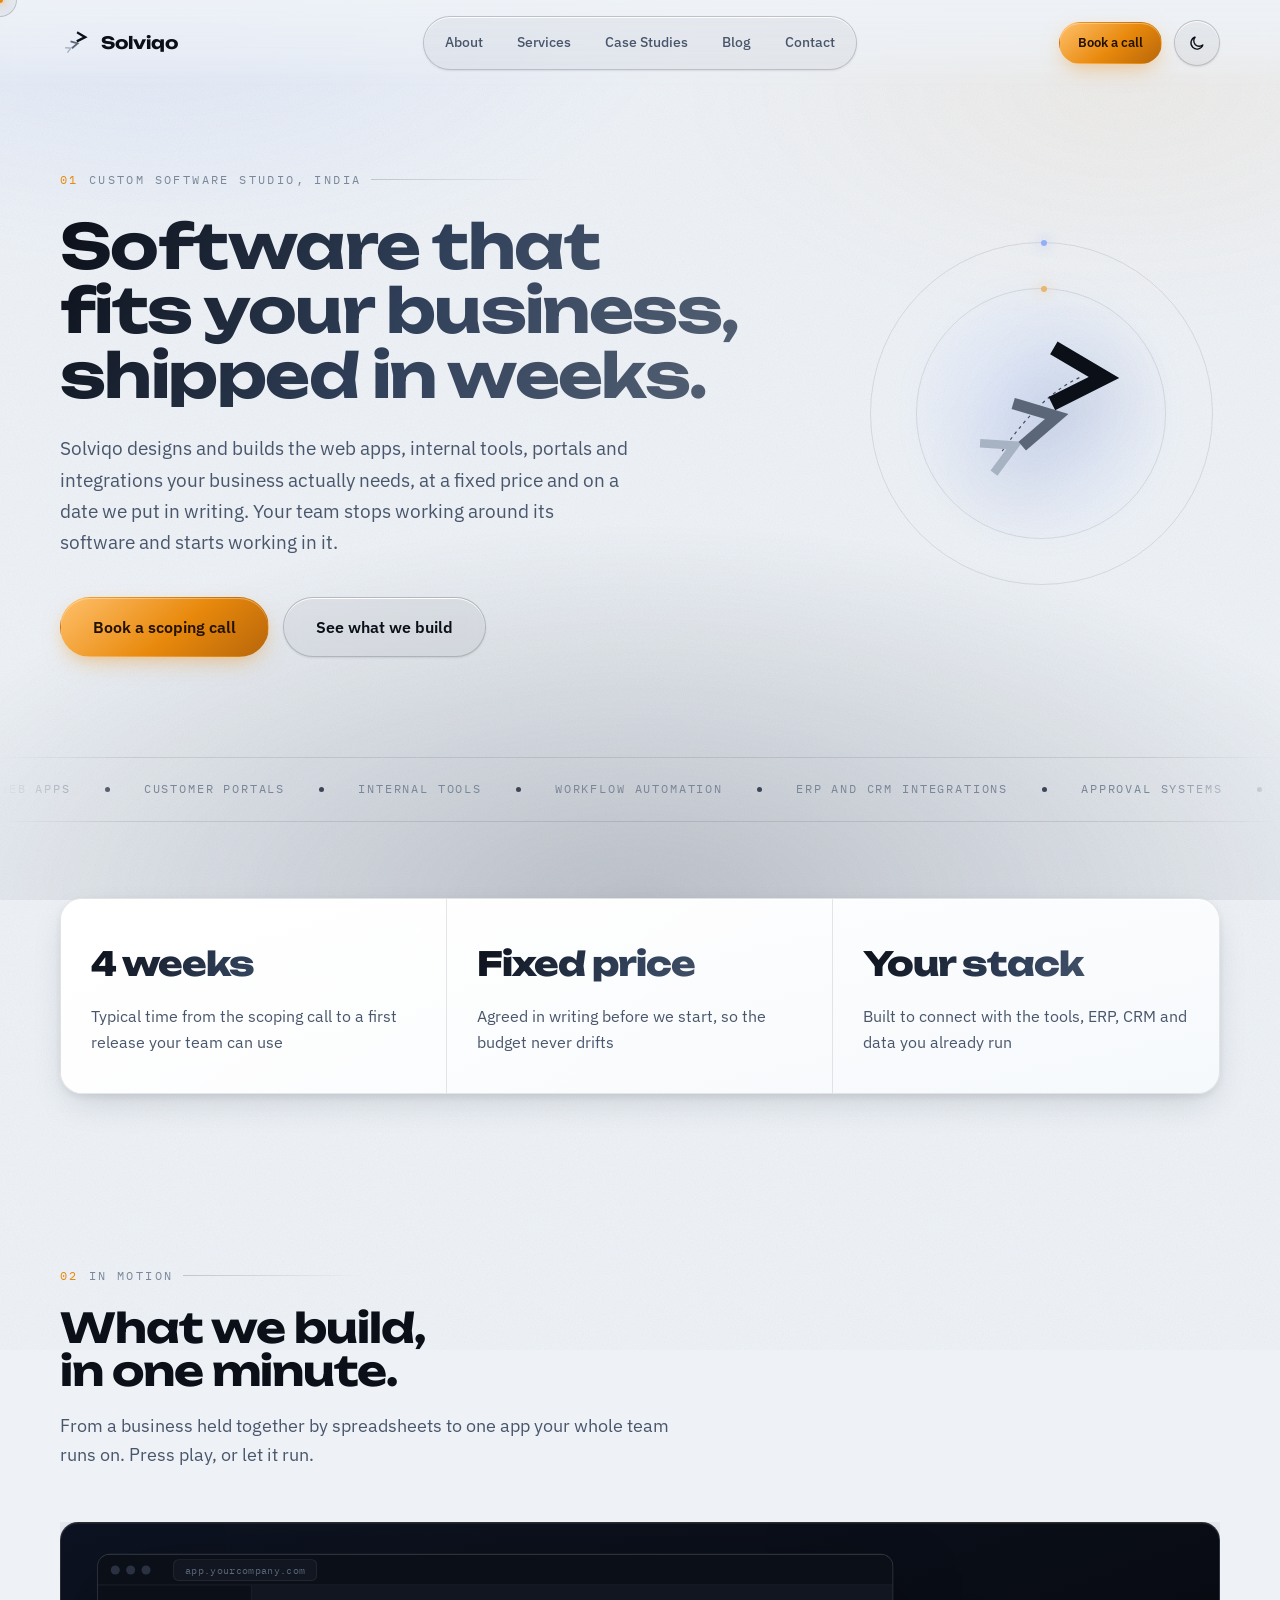
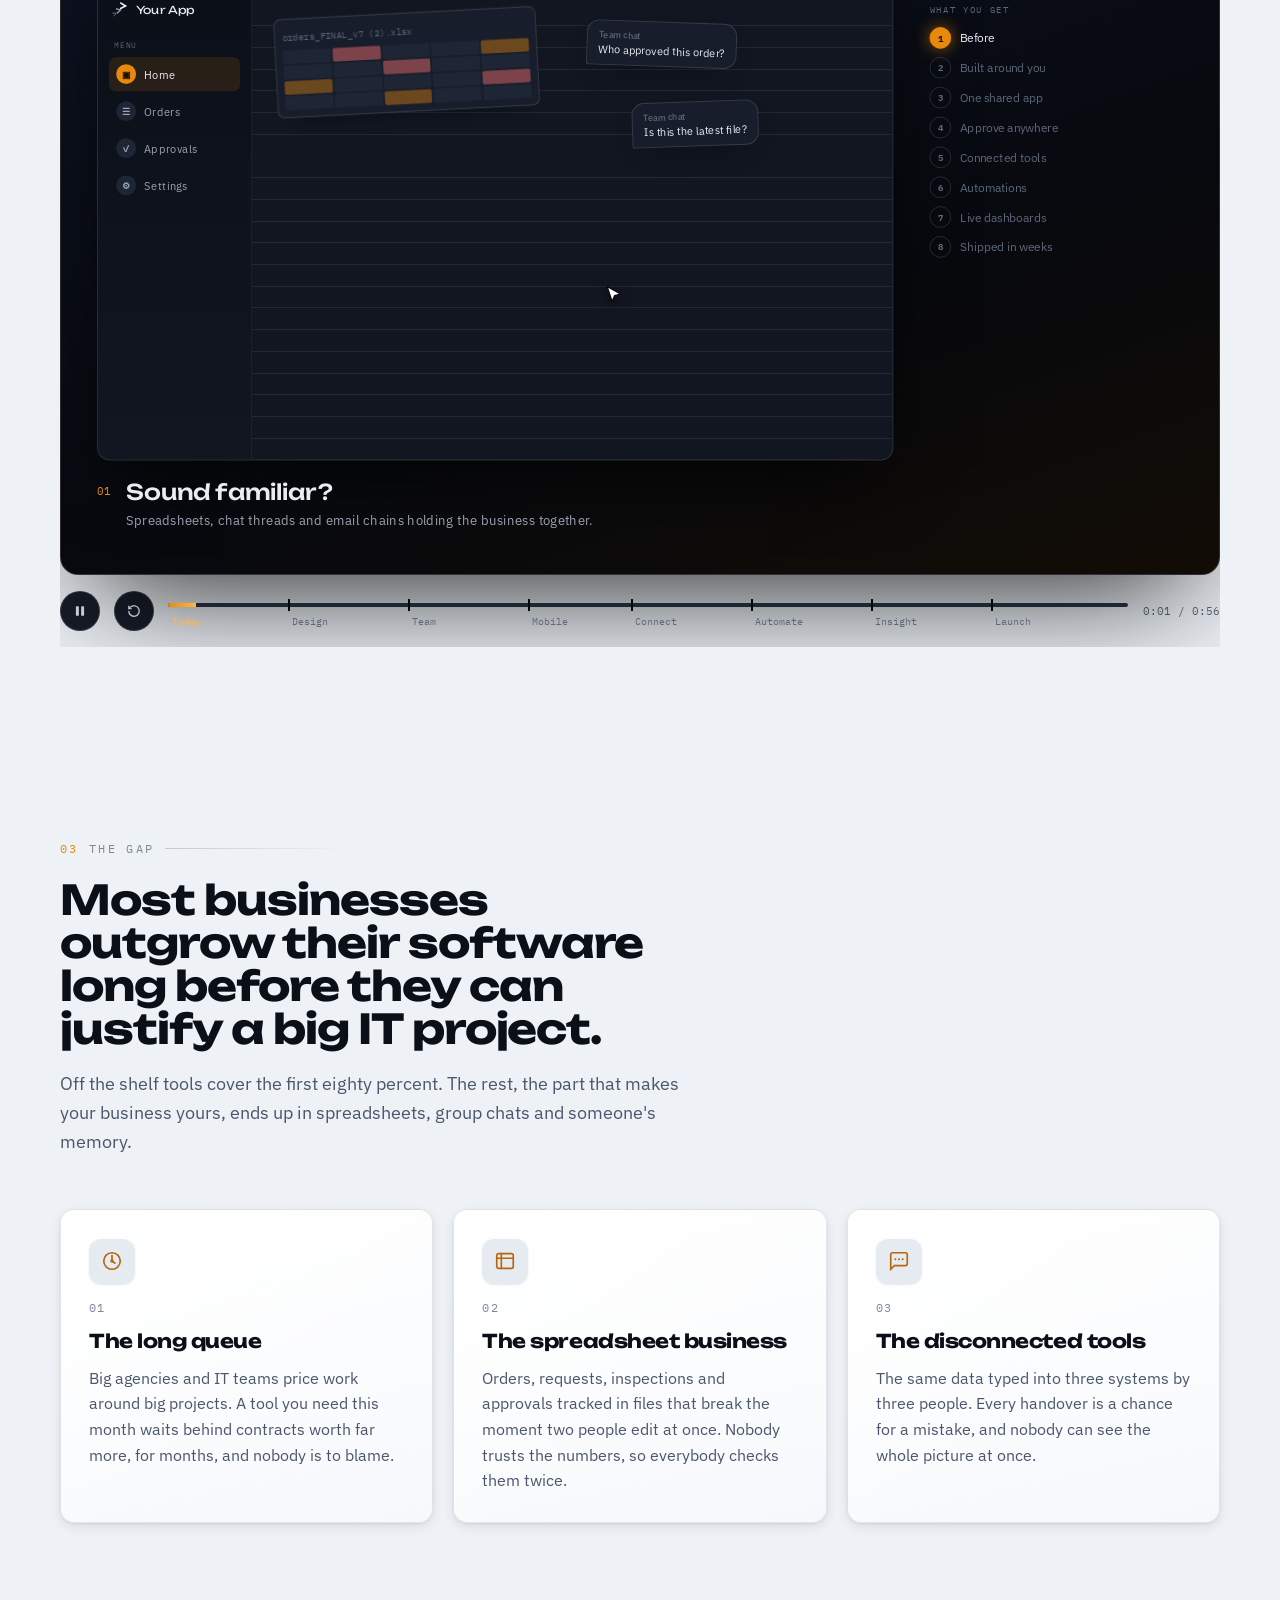
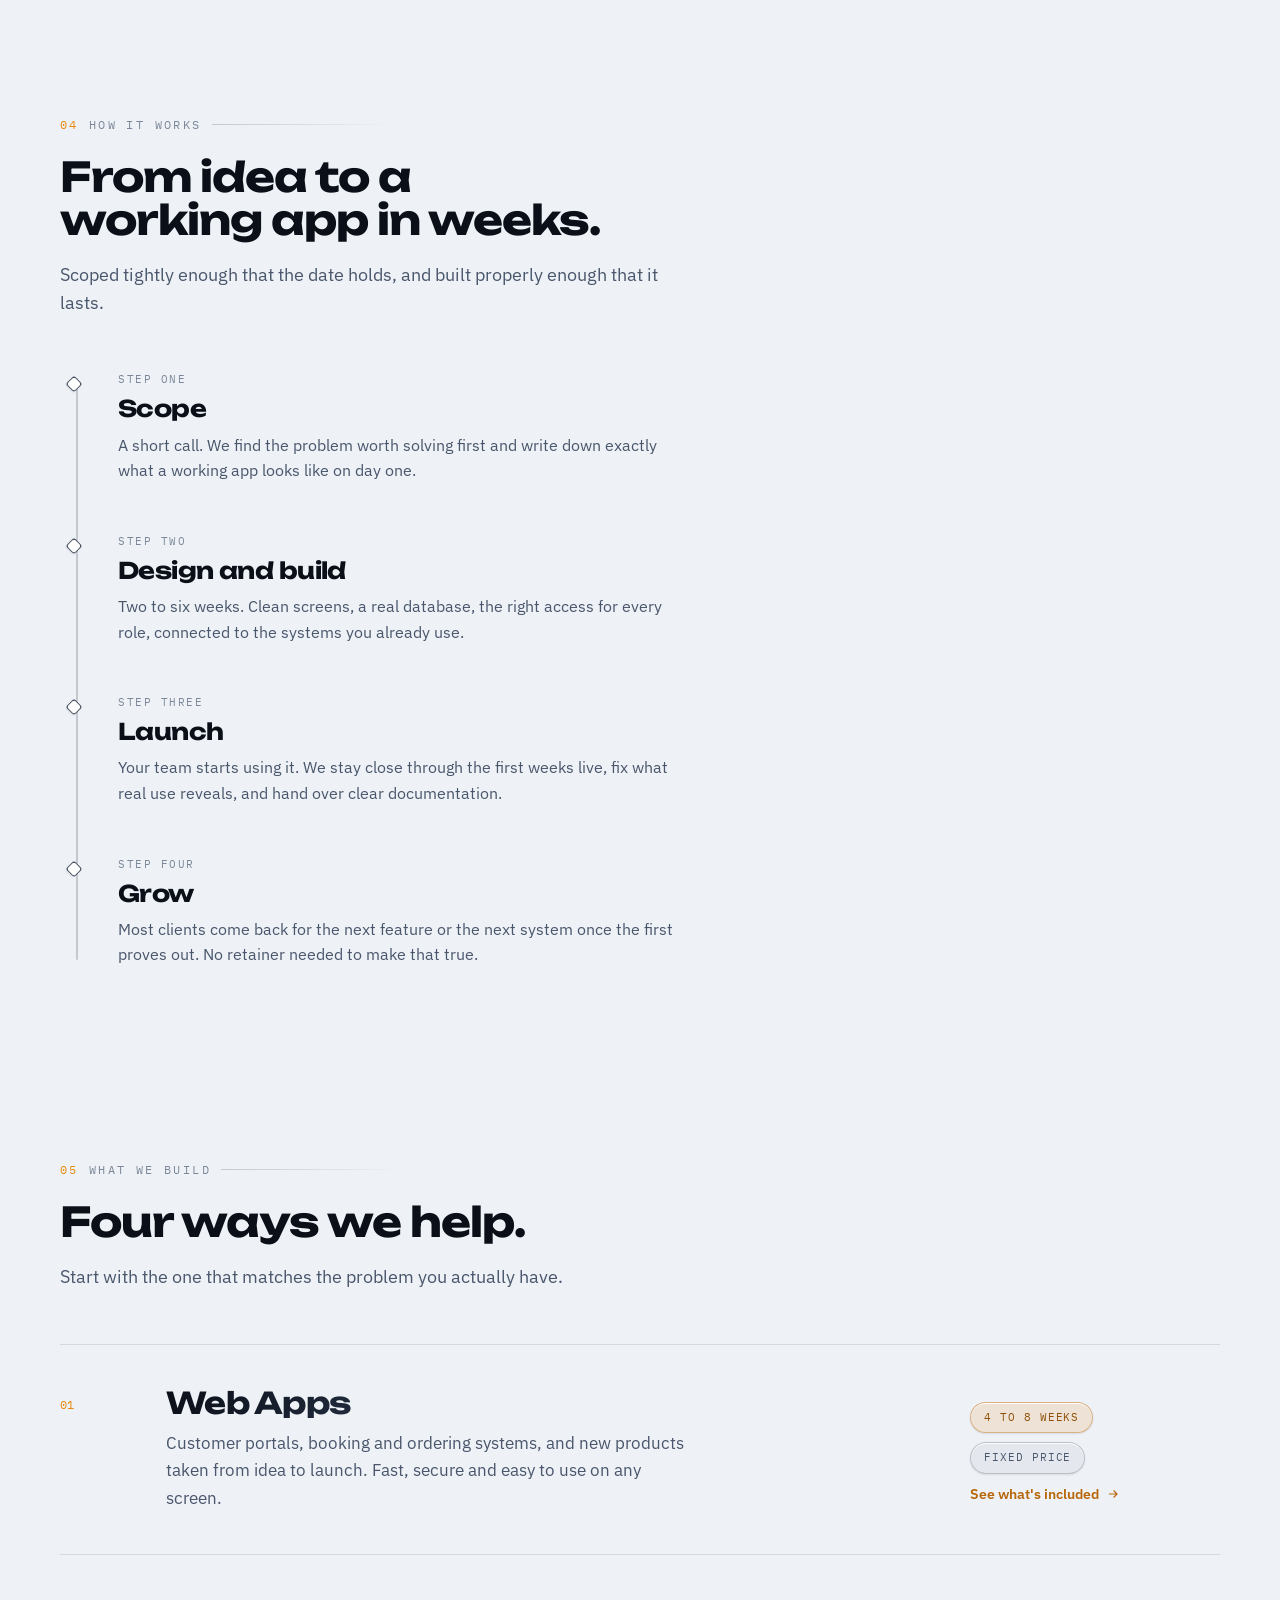
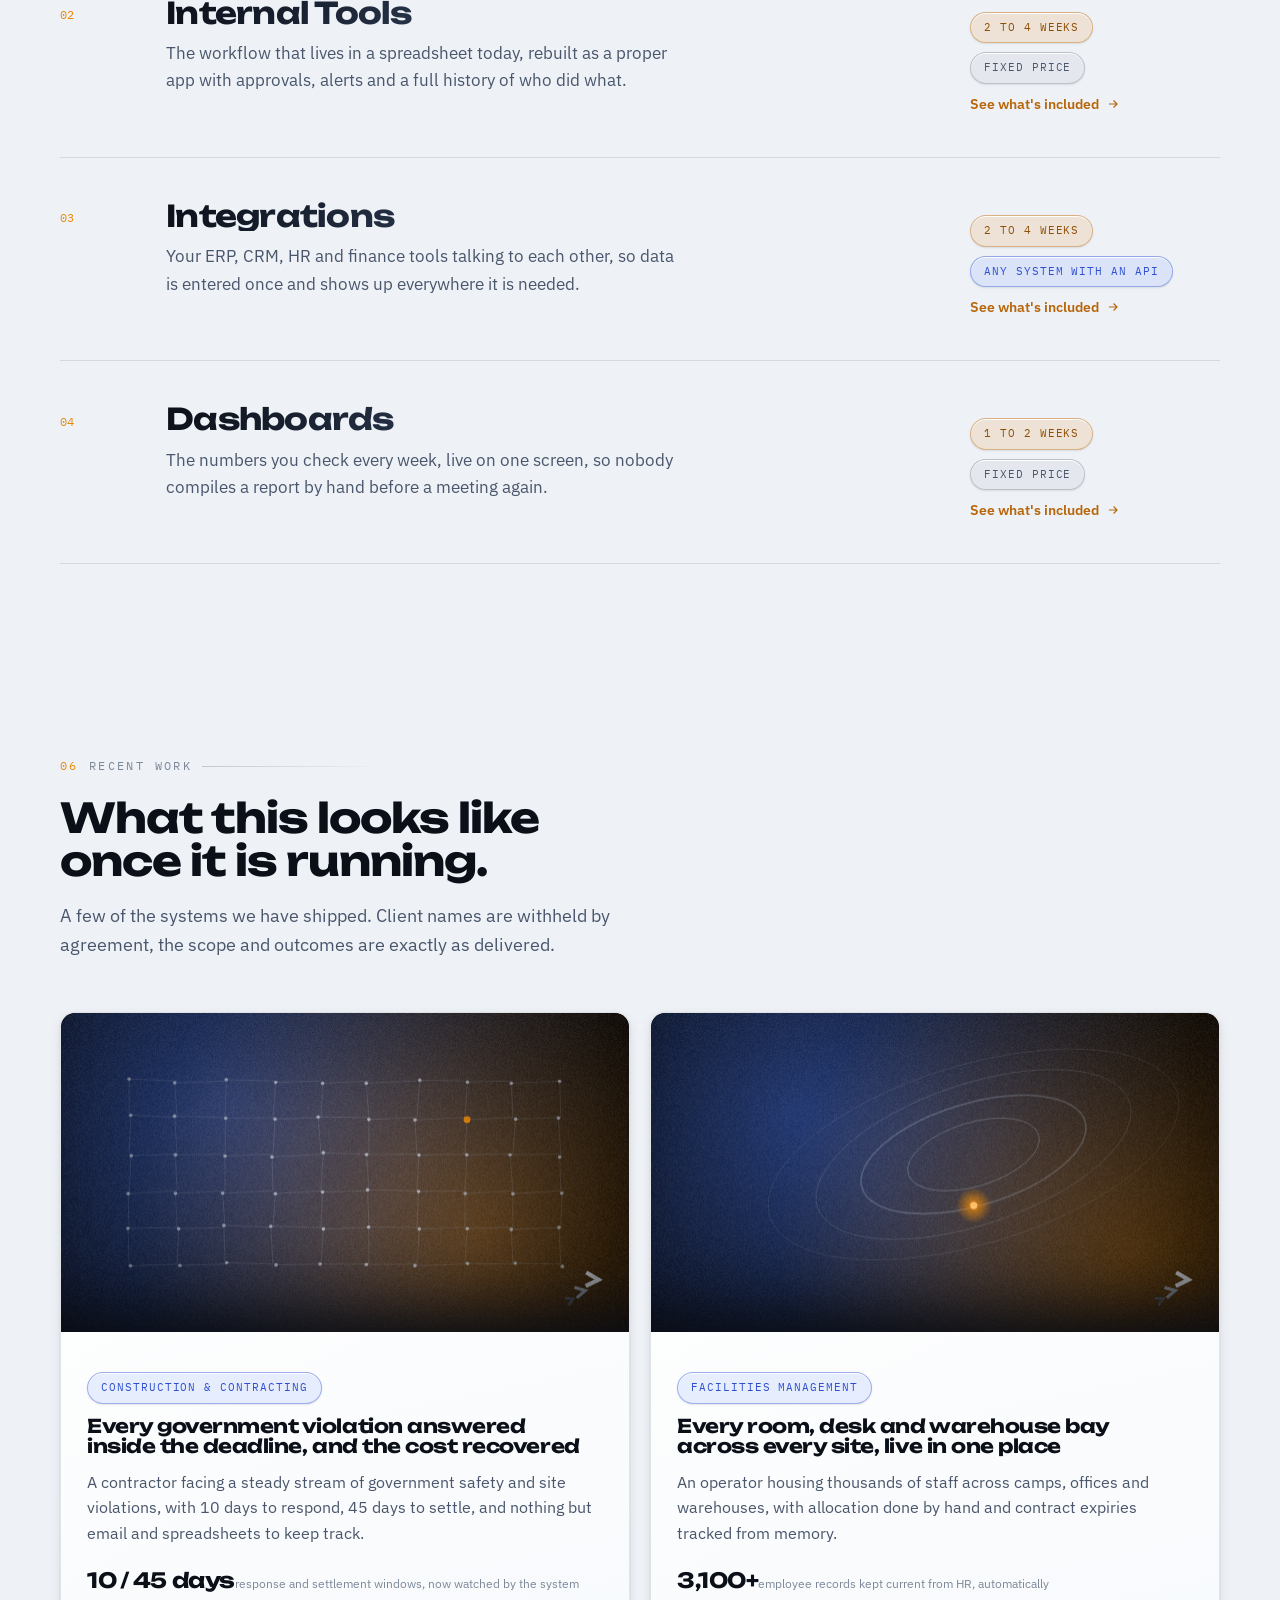
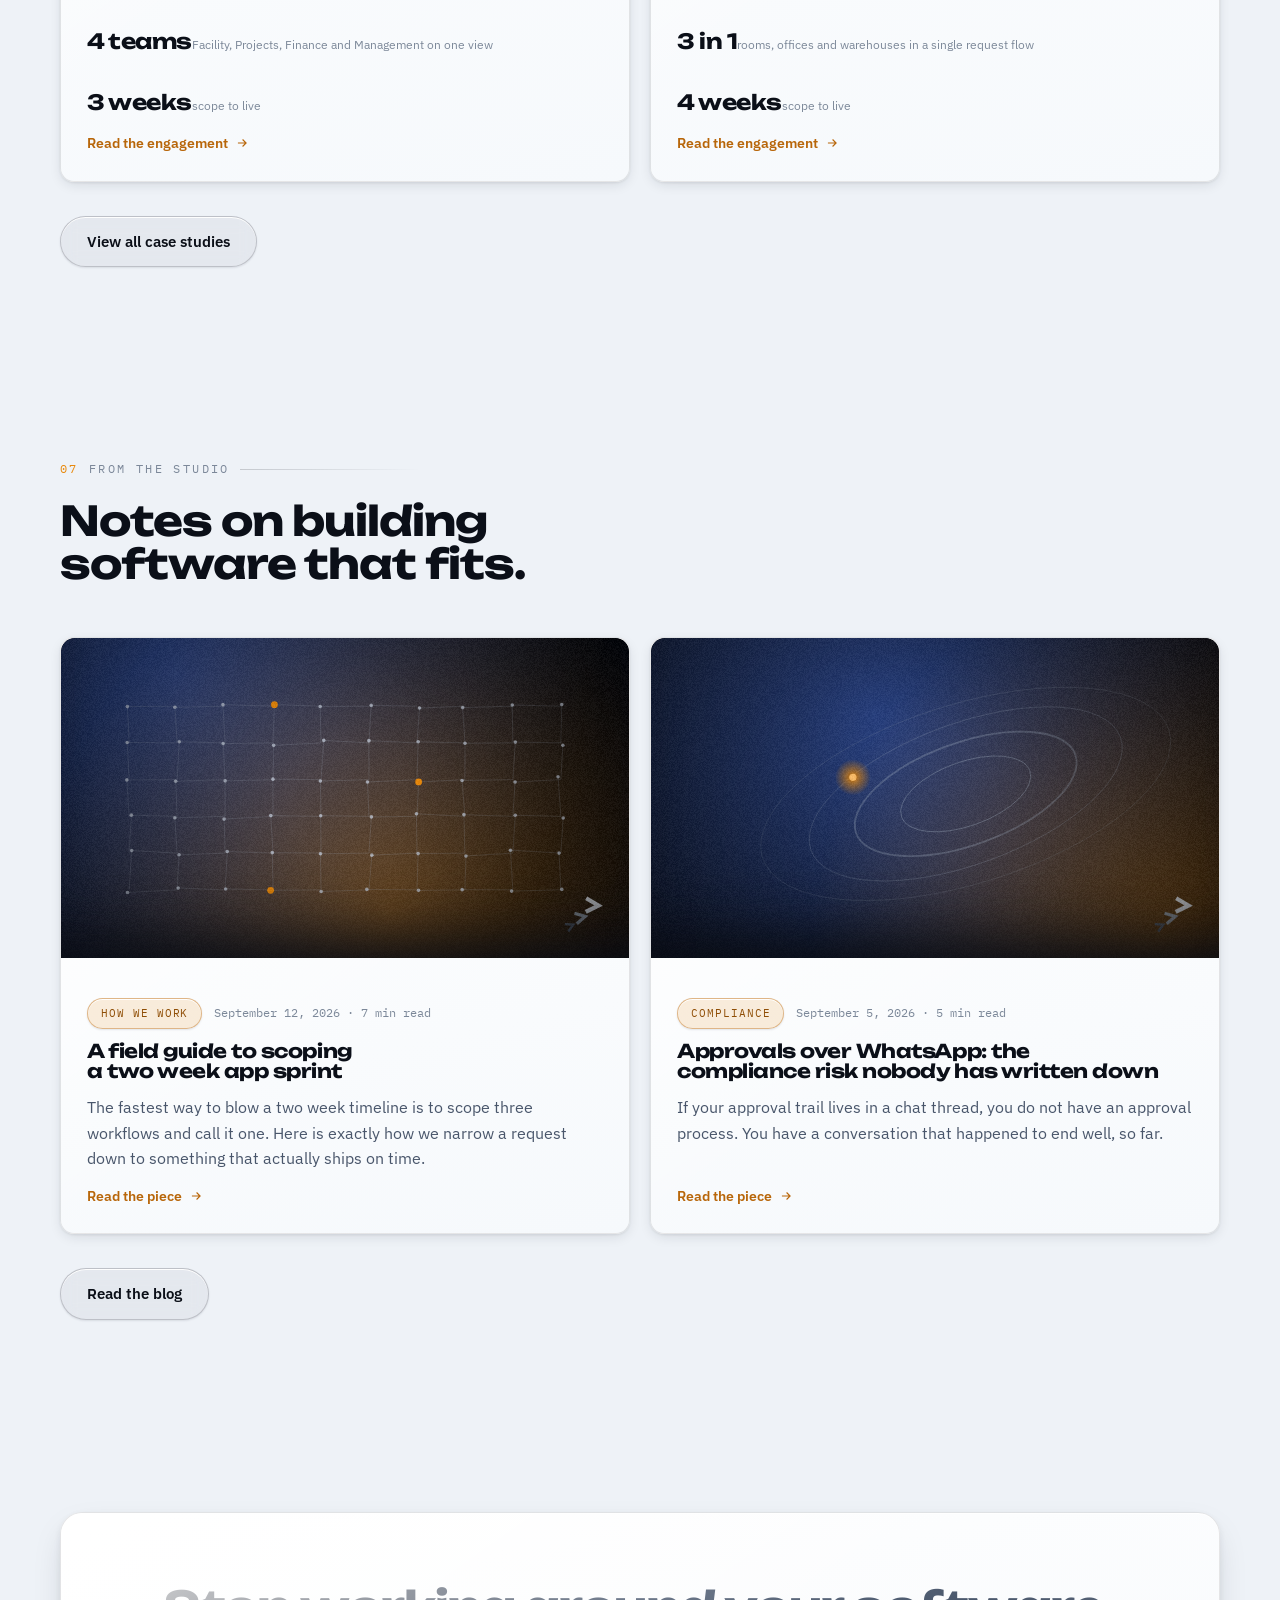
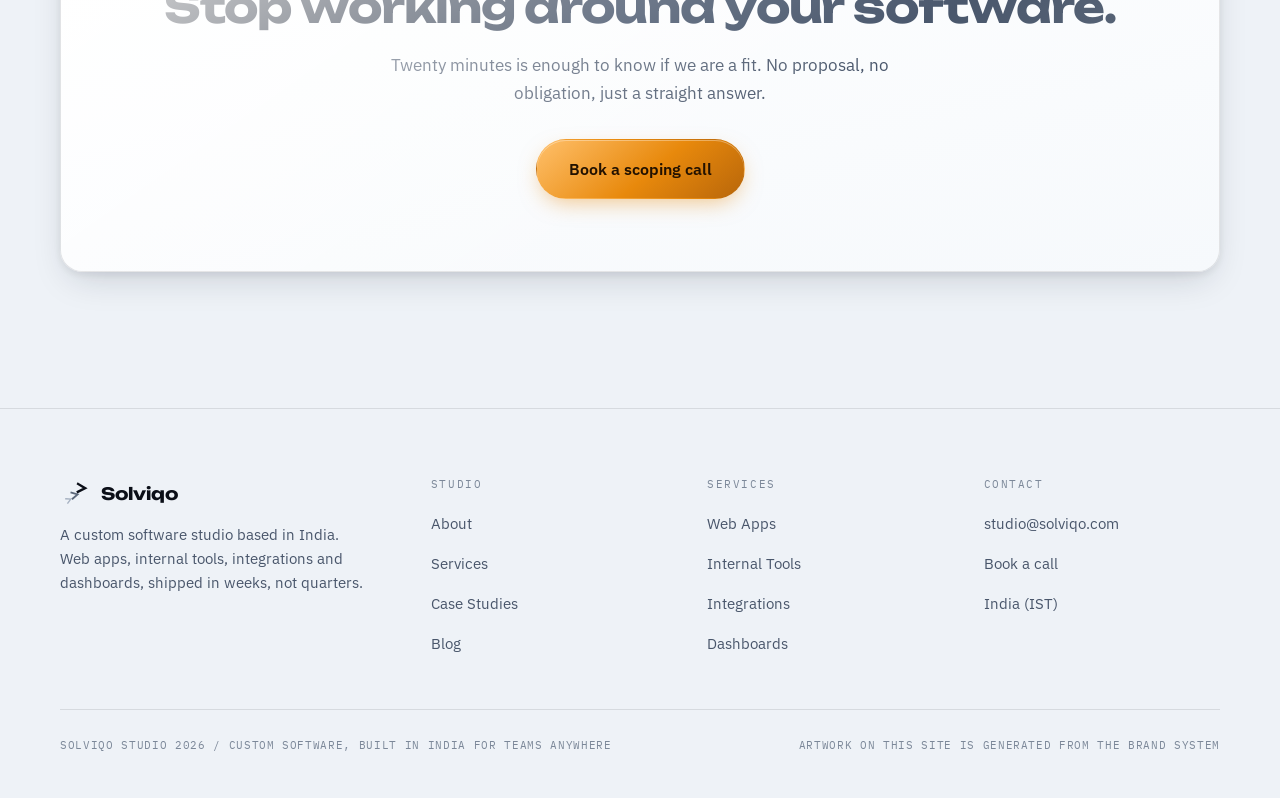
==== commit 9807a170: "Add first-visit logo loader Co-Authored-By: Claude Opus 5 <noreply@anthropic.com>" ====
--- a/index.html
+++ b/index.html
@@ -14,10 +14,18 @@
 <link rel="preconnect" href="https://fonts.googleapis.com">
 <link rel="preconnect" href="https://fonts.gstatic.com" crossorigin>
 <link rel="stylesheet" href="https://fonts.googleapis.com/css2?family=Unbounded:wght@400;600;700;800&family=IBM+Plex+Sans:wght@400;500;600&family=IBM+Plex+Mono:wght@400;500&display=swap">
-<link rel="stylesheet" href="assets/site.css?v=11">
+<link rel="stylesheet" href="assets/site.css?v=12">
 <script>(function(){try{var t=localStorage.getItem('solviqo-theme');if(!t)t=matchMedia('(prefers-color-scheme: light)').matches?'light':'dark';document.documentElement.setAttribute('data-theme',t);}catch(e){document.documentElement.setAttribute('data-theme','dark');}})();</script>
+<script>try{if(!sessionStorage.getItem('sv-seen')&&!matchMedia('(prefers-reduced-motion: reduce)').matches)document.documentElement.classList.add('is-loading');}catch(e){}</script>
 </head>
 <body>
+<div class="loader" aria-hidden="true"><div class="ld-in">
+  <svg class="ld-mark" viewBox="0 0 240 240"><g fill="none" stroke-width="18" stroke-linecap="square">
+    <g transform="translate(70,168) rotate(-25) scale(0.62)"><polyline class="ld-c1" points="-27,-30 28,0 -27,30"/></g>
+    <g transform="translate(118,128) rotate(-12) scale(0.82)"><polyline class="ld-c2" points="-27,-30 28,0 -27,30"/></g>
+    <g transform="translate(172,72) rotate(2) scale(1.05)"><polyline class="ld-c3" points="-27,-30 28,0 -27,30"/></g></g></svg>
+  <div class="ld-bar"><i></i></div>
+</div></div>
 <a class="skip" href="#main">Skip to content</a>
 <div class="mesh" aria-hidden="true"></div>
 <div class="grain" aria-hidden="true"></div>
@@ -262,6 +270,6 @@
   </div>
 </footer>
 
-<script src="assets/site.js?v=10"></script>
+<script src="assets/site.js?v=11"></script>
 </body>
 </html>
--- a/assets/site.css
+++ b/assets/site.css
@@ -555,3 +555,24 @@
 .theme-btn:hover svg{transform:rotate(40deg)}
 .flow-legend i{animation:iGlow 2.8s ease-in-out infinite}
 @media(prefers-reduced-motion:reduce){.i-min,.i-hr,.i-row,.i-dot,.card-icon::after,.card-link svg,.ticks li::before,.flow-legend i{animation:none!important}.i-row{stroke-dashoffset:0}}
+
+/* ============ first-visit loader ============ */
+.loader{display:none}
+html.is-loading body{overflow:hidden}
+html.is-loading .loader{display:grid;place-items:center;position:fixed;inset:0;z-index:9999;background:var(--ink-950);
+  animation:ldFail .01s 3.2s forwards}
+@keyframes ldFail{to{opacity:0;visibility:hidden}}
+.ld-in{display:flex;flex-direction:column;align-items:center;transition:transform .7s var(--ease),opacity .45s var(--ease)}
+.ld-mark{width:54px;height:54px;overflow:visible}
+.ld-mark polyline{stroke-dasharray:130;stroke-dashoffset:130;animation:ldDraw .55s var(--ease) forwards}
+.ld-c1{stroke:#5B6779}.ld-c2{stroke:#9FAABA;animation-delay:.12s!important}.ld-c3{stroke:var(--amber-500);animation-delay:.24s!important}
+html[data-theme="light"] .ld-c1{stroke:#A7B2C2}html[data-theme="light"] .ld-c2{stroke:#5B6779}
+@keyframes ldDraw{to{stroke-dashoffset:0}}
+.ld-bar{width:132px;height:2px;margin-top:26px;border-radius:2px;background:var(--line-2);overflow:hidden}
+.ld-bar i{display:block;height:100%;width:0;border-radius:2px;background:linear-gradient(90deg,var(--amber-500),var(--amber-300,#FFB547));
+  box-shadow:0 0 12px var(--amber-500);animation:ldFill 1.1s cubic-bezier(.3,.7,.2,1) .15s forwards}
+@keyframes ldFill{to{width:84%}}
+html.ld-done .ld-bar i{animation:ldEnd .28s var(--ease) forwards}
+@keyframes ldEnd{from{width:84%}to{width:100%}}
+html.ld-out .loader{opacity:0;visibility:hidden;transition:opacity .55s var(--ease) .05s,visibility 0s .6s}
+html.ld-out .ld-in{transform:scale(1.18);opacity:0}
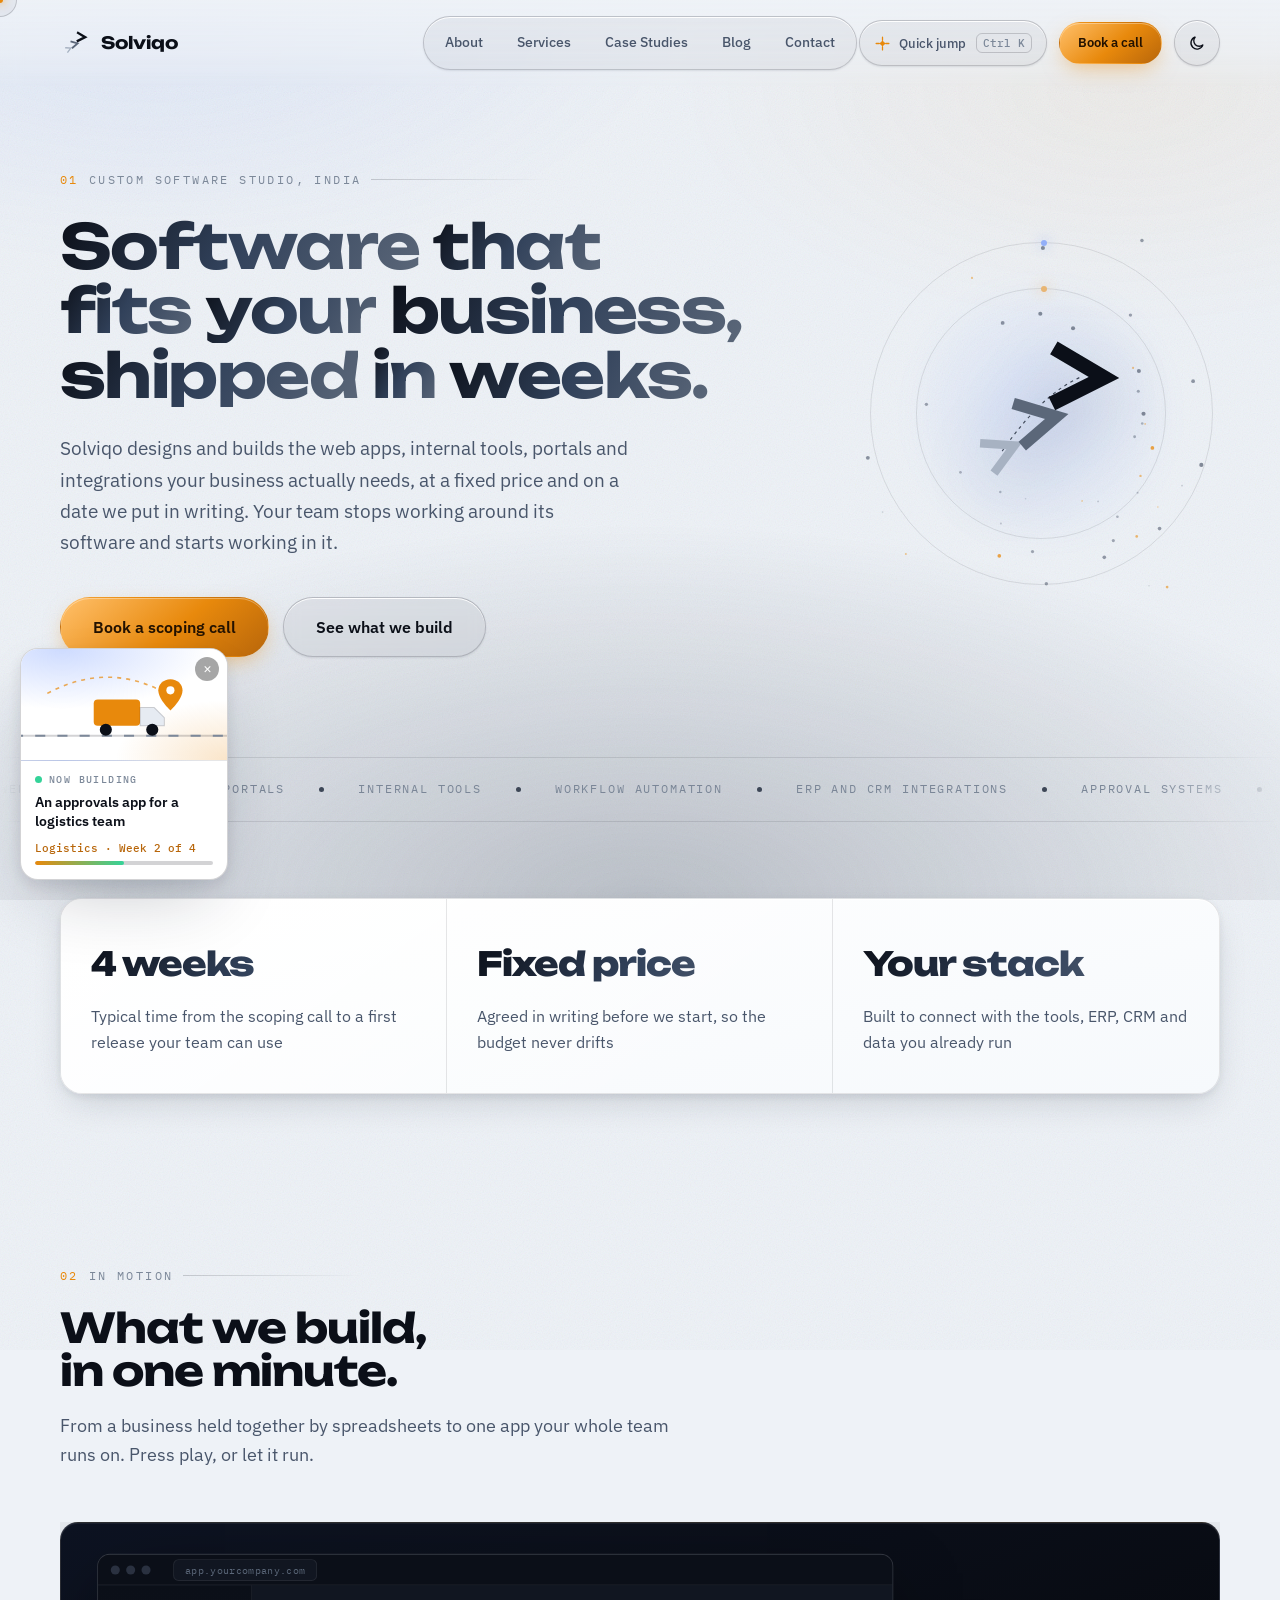
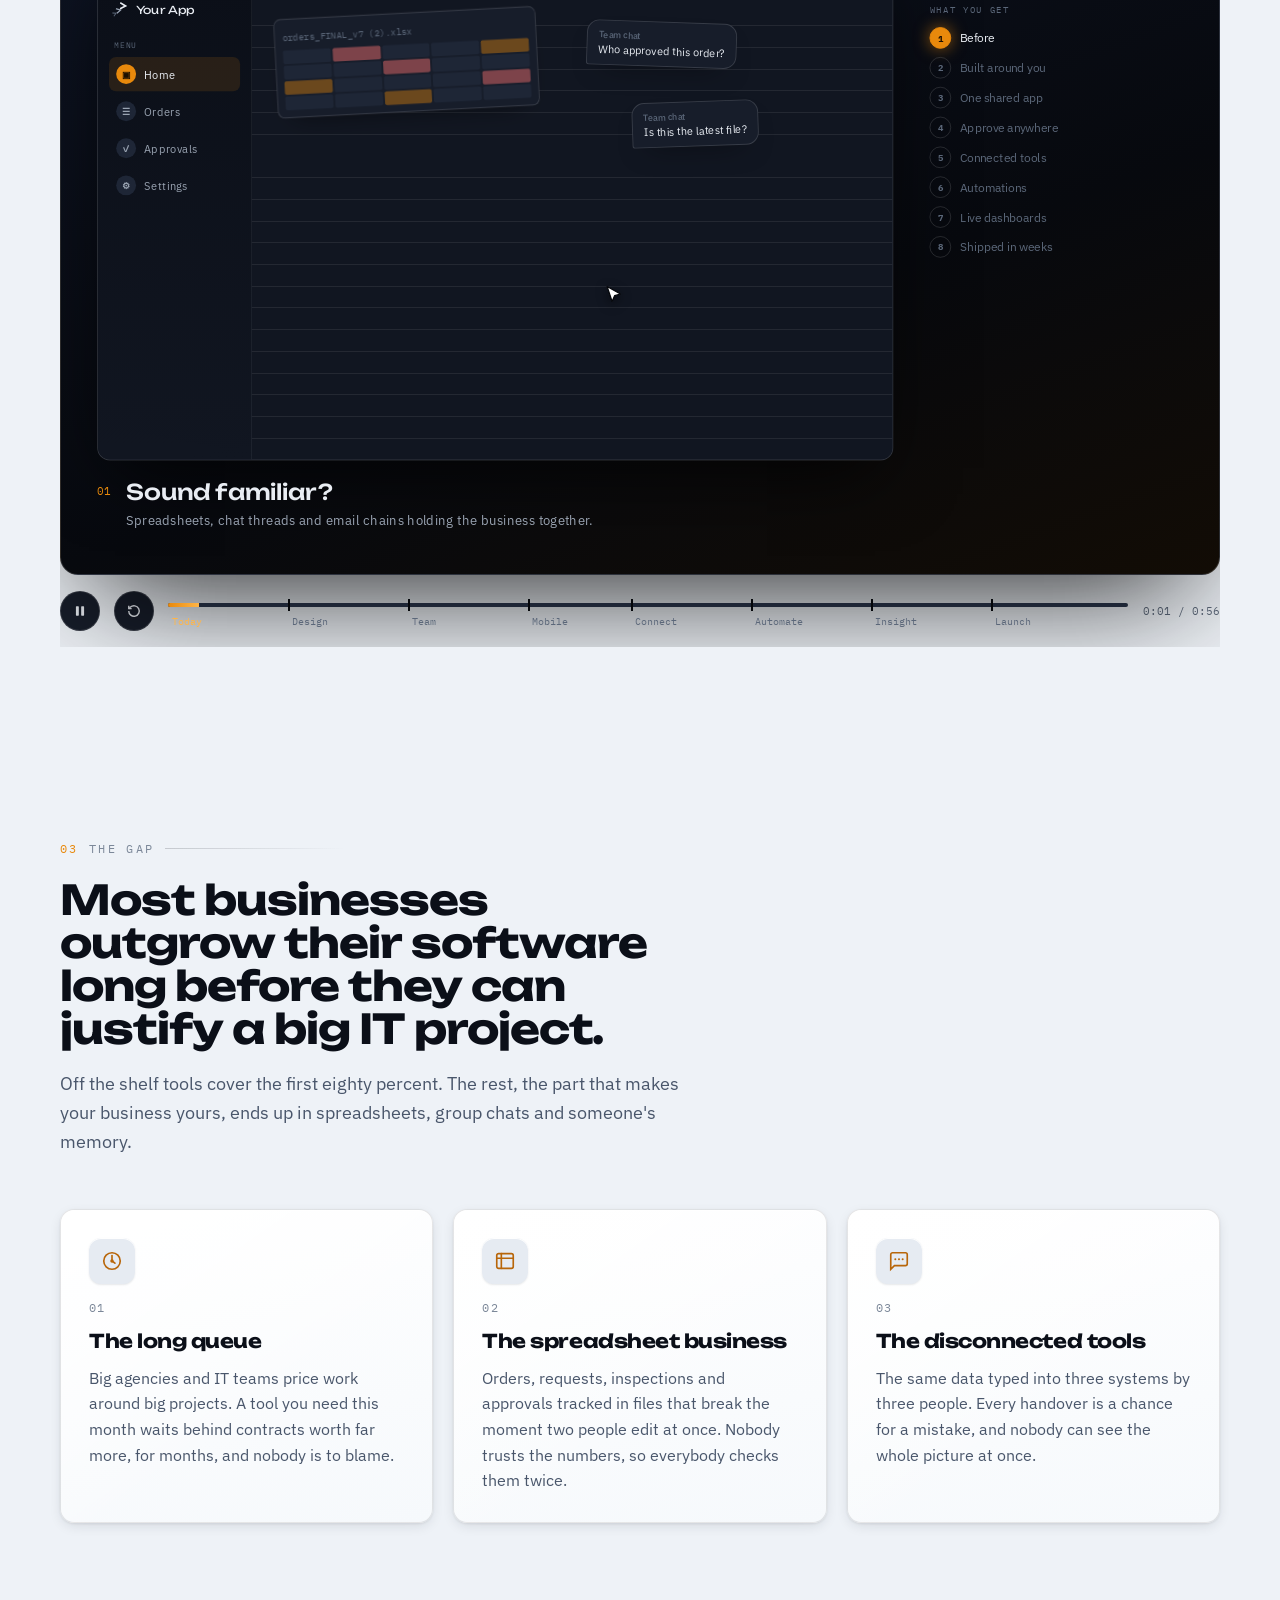
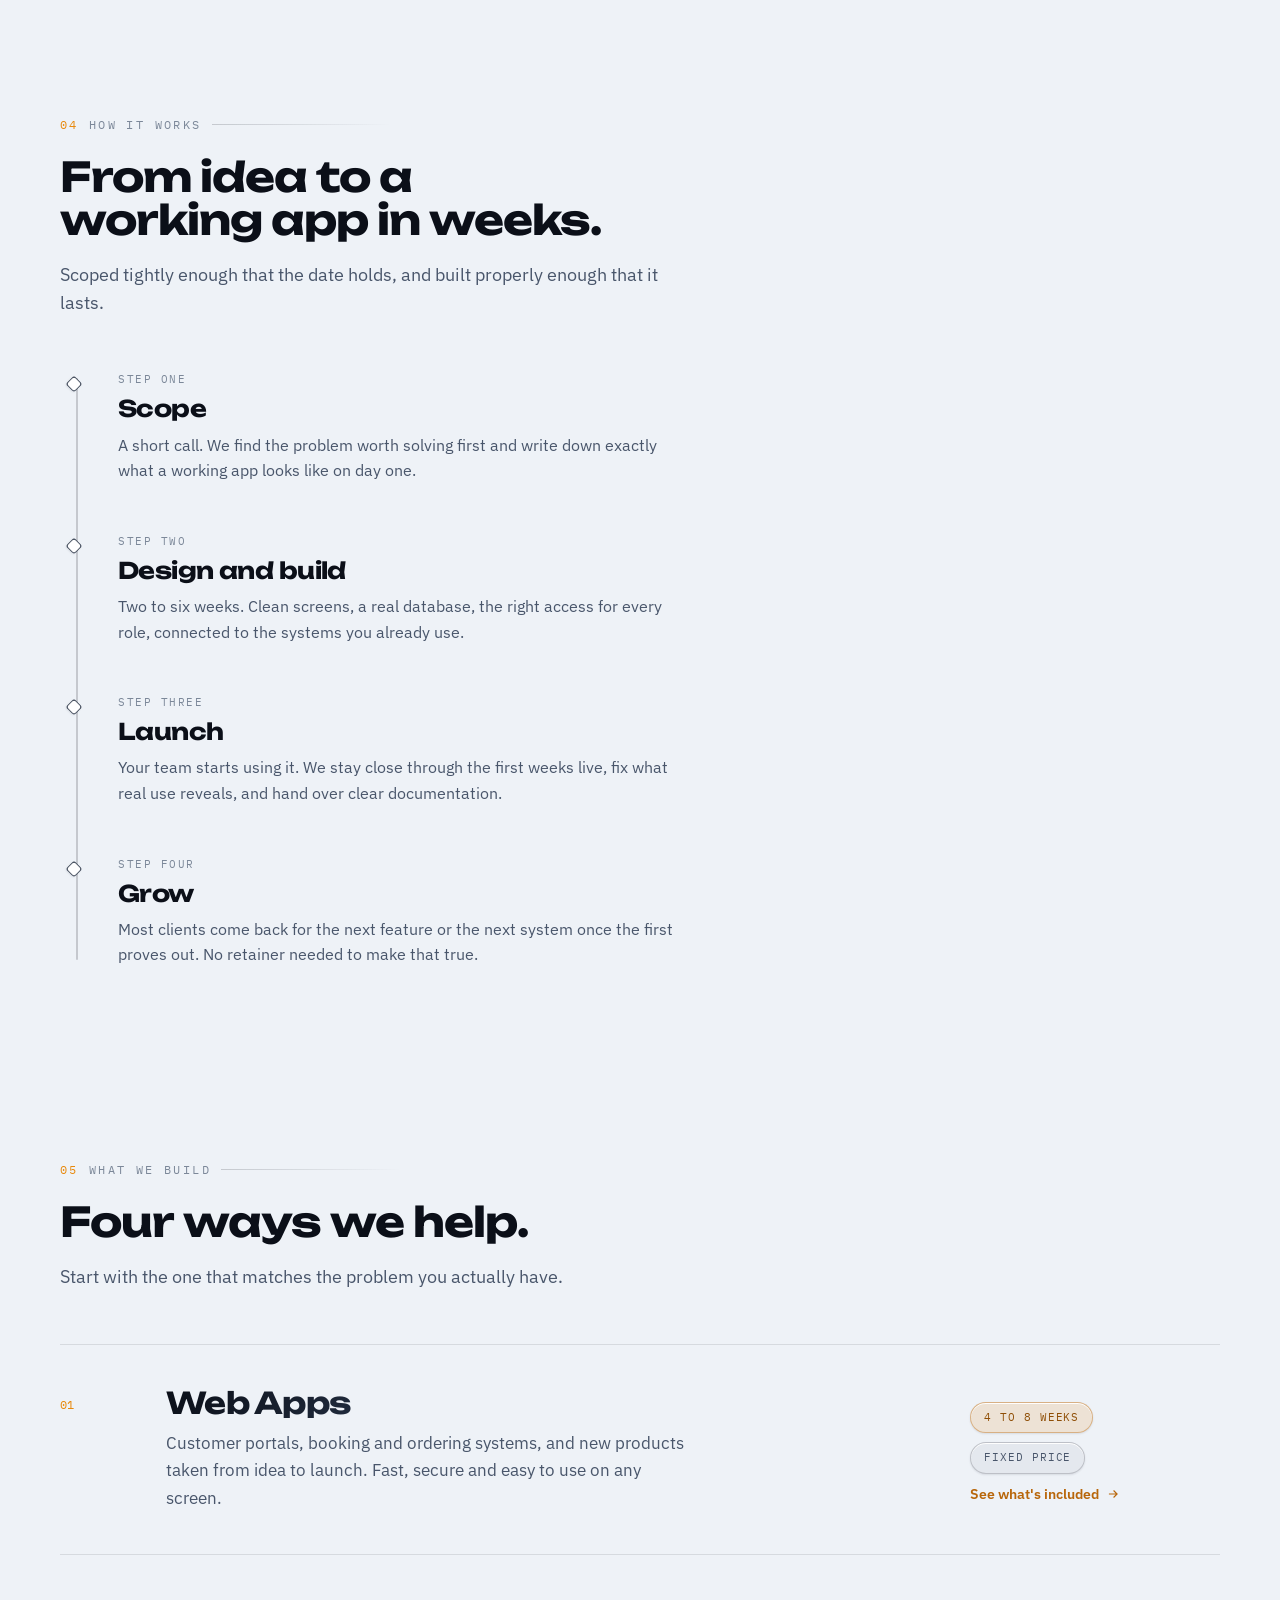
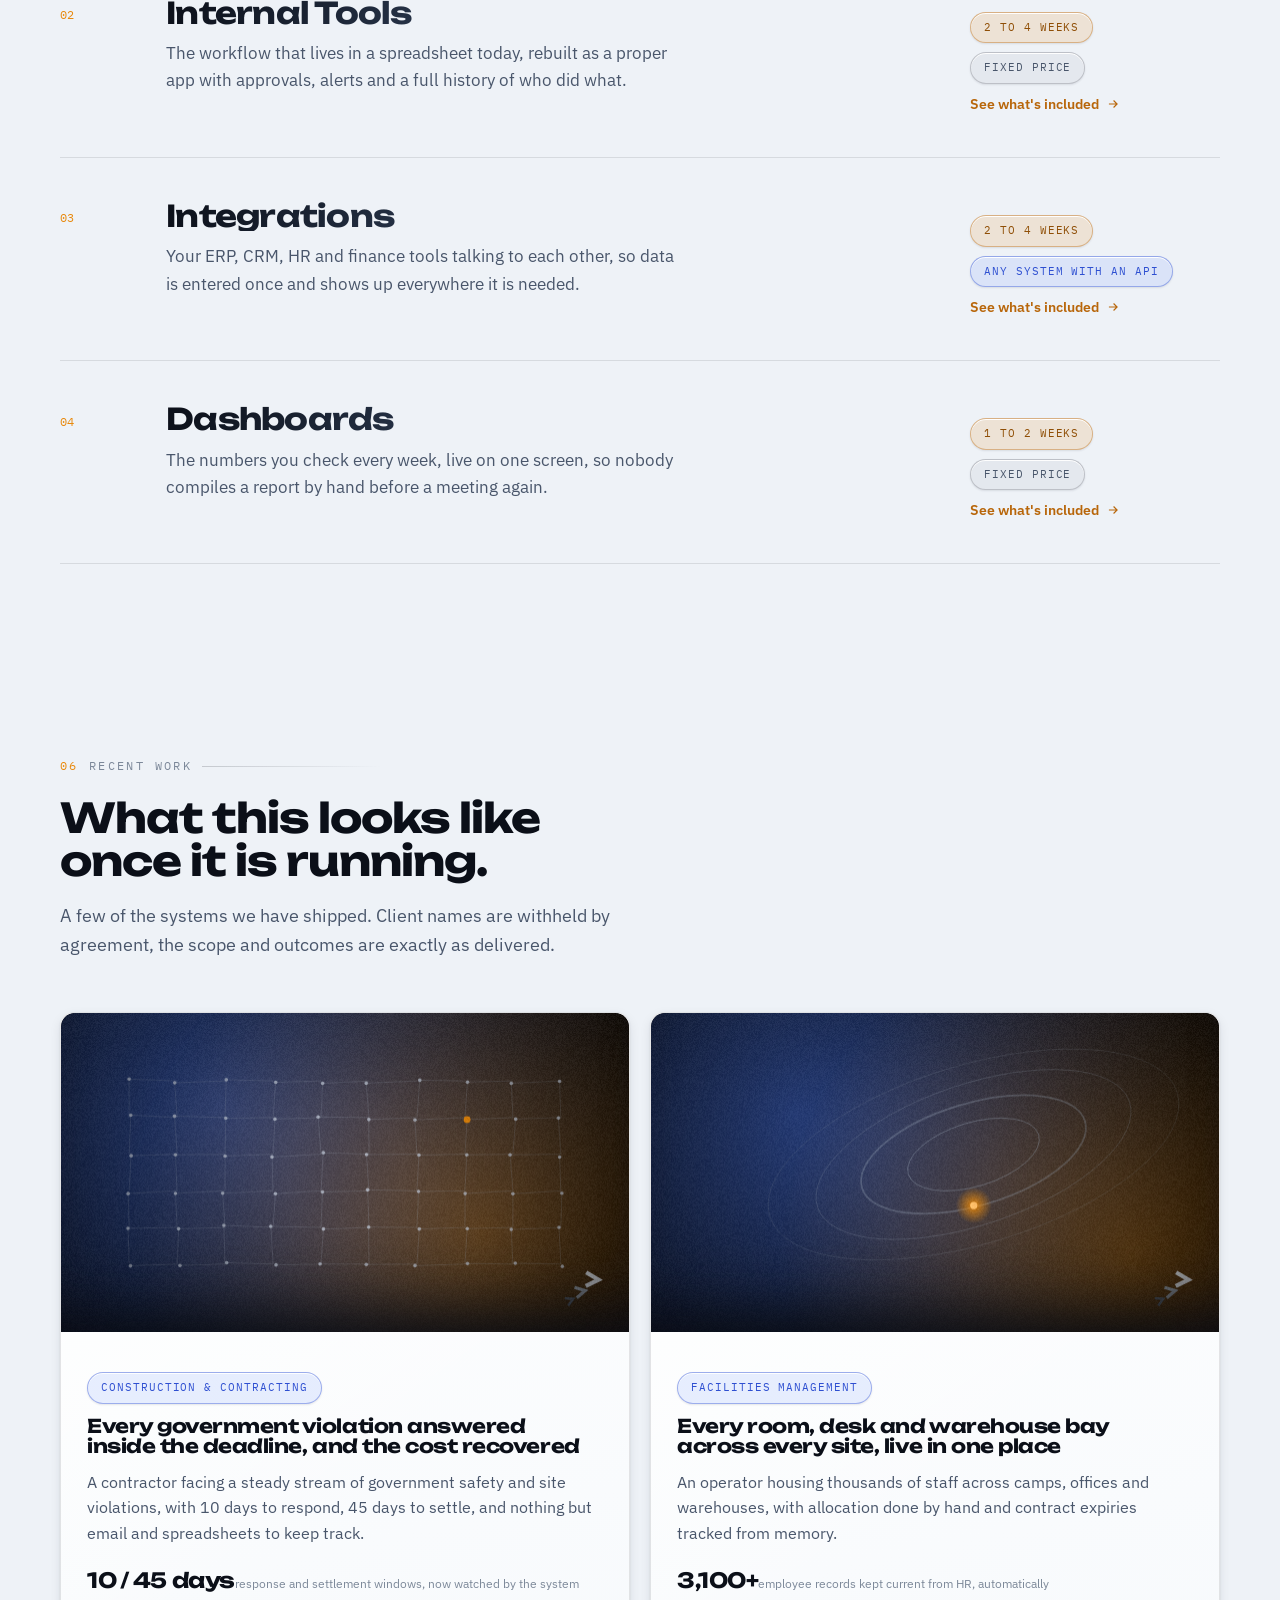
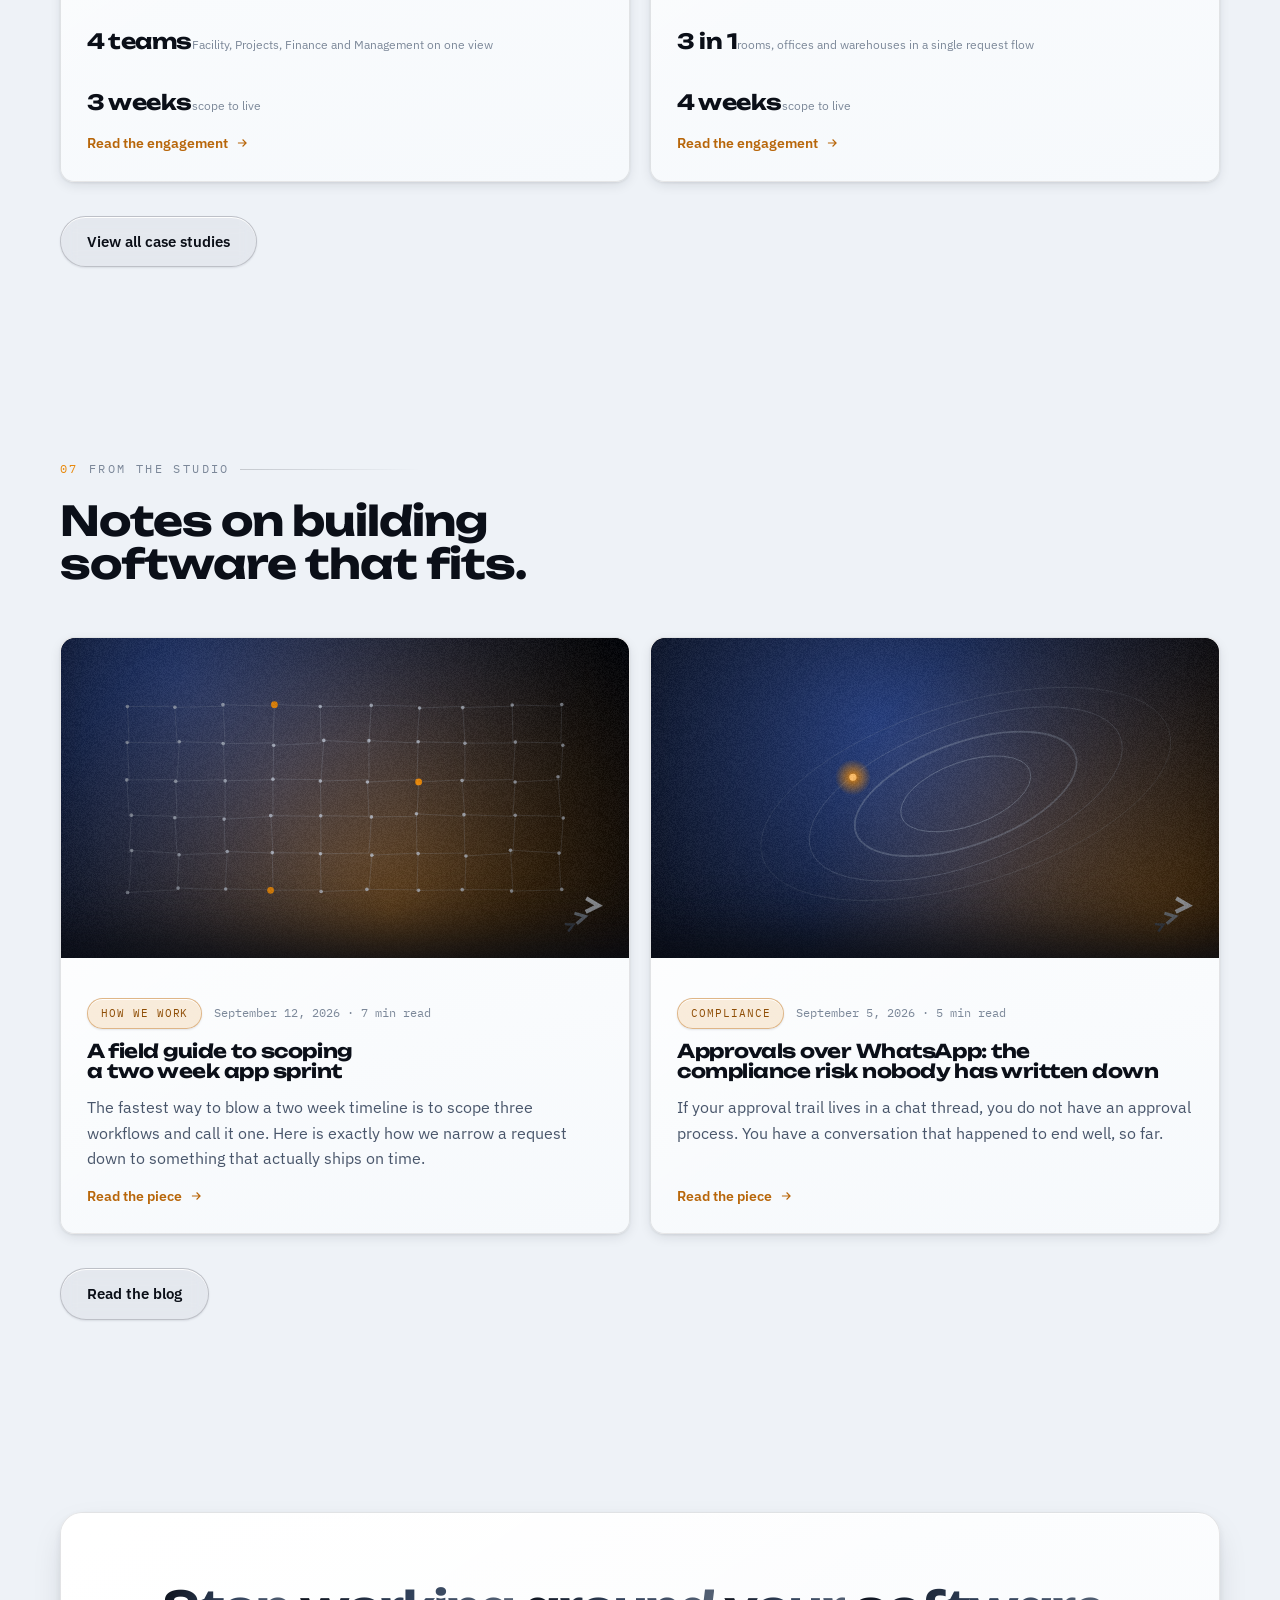
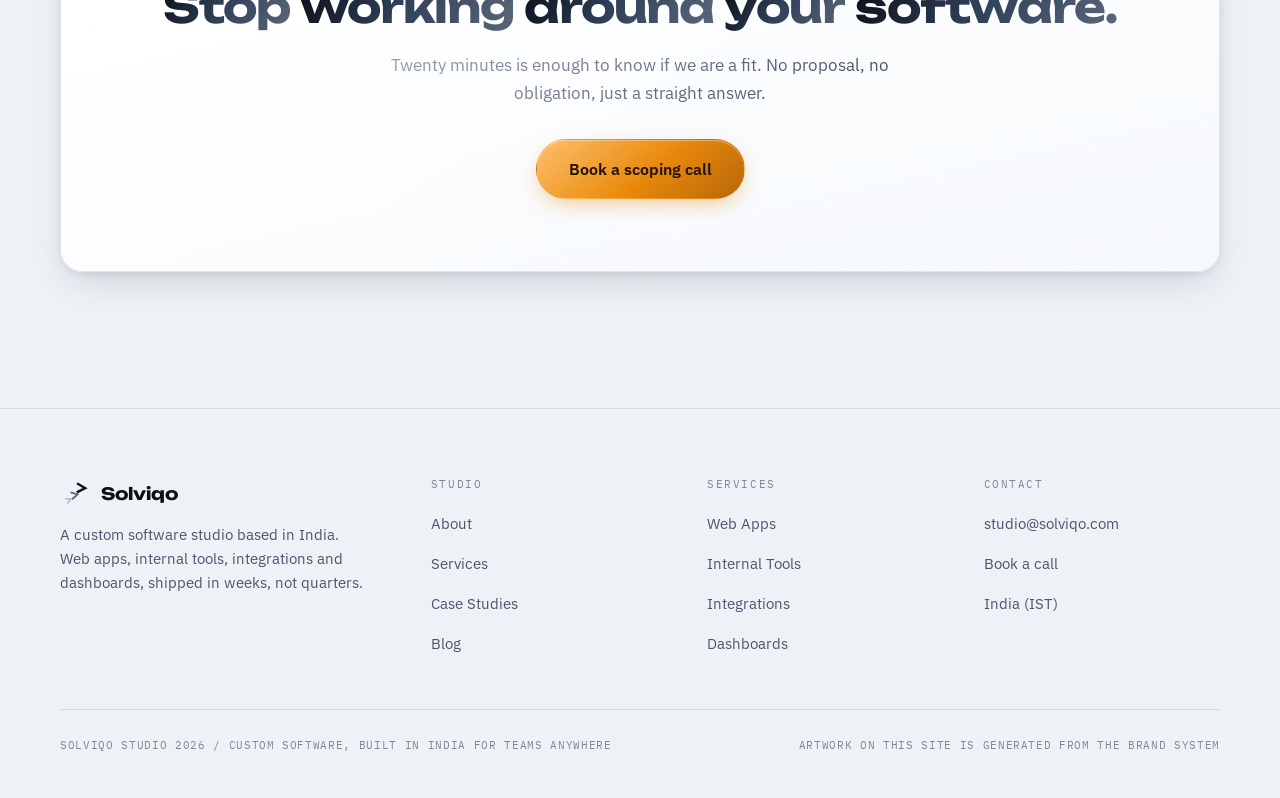
==== commit 037e7fca: "Ship hero motion, split headlines, estimator, now building card, case previews, magnetic buttons and" ====
--- a/index.html
+++ b/index.html
@@ -14,7 +14,7 @@
 <link rel="preconnect" href="https://fonts.googleapis.com">
 <link rel="preconnect" href="https://fonts.gstatic.com" crossorigin>
 <link rel="stylesheet" href="https://fonts.googleapis.com/css2?family=Unbounded:wght@400;600;700;800&family=IBM+Plex+Sans:wght@400;500;600&family=IBM+Plex+Mono:wght@400;500&display=swap">
-<link rel="stylesheet" href="assets/site.css?v=12">
+<link rel="stylesheet" href="assets/site.css?v=14">
 <script>(function(){try{var t=localStorage.getItem('solviqo-theme');if(!t)t=matchMedia('(prefers-color-scheme: light)').matches?'light':'dark';document.documentElement.setAttribute('data-theme',t);}catch(e){document.documentElement.setAttribute('data-theme','dark');}})();</script>
 <script>try{if(!sessionStorage.getItem('sv-seen')&&!matchMedia('(prefers-reduced-motion: reduce)').matches)document.documentElement.classList.add('is-loading');}catch(e){}</script>
 </head>
@@ -48,6 +48,7 @@
       <a href="contact.html">Contact</a>
     </nav>
     <div class="nav-right">
+      <button class="cmdk-btn" id="cmdkBtn" type="button" aria-label="Search the site"></button>
       <a class="btn btn-primary btn-sm" href="contact.html">Book a call<span class="shine"></span></a>
       <button id="themeBtn" class="theme-btn" aria-label="Switch to light mode" aria-pressed="false">
         <svg class="sun" viewBox="0 0 24 24" fill="none" stroke="currentColor" stroke-width="1.8" aria-hidden="true"><circle cx="12" cy="12" r="4.2"/><path d="M12 2v2.4M12 19.6V22M4.2 4.2l1.7 1.7M18.1 18.1l1.7 1.7M2 12h2.4M19.6 12H22M4.2 19.8l1.7-1.7M18.1 5.9l1.7-1.7"/></svg>
@@ -124,7 +125,7 @@
         <h2>What we build, in one minute.</h2>
         <p>From a business held together by spreadsheets to one app your whole team runs on. Press play, or let it run.</p>
       </div>
-      <div class="rev"><iframe class="demo-frame reel" data-src="demos/showreel.html?v=1" title="One minute showreel of what Solviqo builds" loading="lazy"></iframe></div>
+      <div class="rev"><iframe class="demo-frame reel" data-src="demos/showreel.html?v=3" title="One minute showreel of what Solviqo builds" loading="lazy"></iframe></div>
     </div>
   </section>
 
@@ -270,6 +271,7 @@
   </div>
 </footer>
 
-<script src="assets/site.js?v=11"></script>
+<script src="assets/site.js?v=12"></script>
+<script src="assets/features.js?v=4"></script>
 </body>
 </html>
--- a/assets/site.css
+++ b/assets/site.css
@@ -576,3 +576,129 @@
 @keyframes ldEnd{from{width:84%}to{width:100%}}
 html.ld-out .loader{opacity:0;visibility:hidden;transition:opacity .55s var(--ease) .05s,visibility 0s .6s}
 html.ld-out .ld-in{transform:scale(1.18);opacity:0}
+
+/* ============ 2. hero dust ============ */
+.hero-dust{position:absolute;inset:0;width:100%;height:100%;pointer-events:none;z-index:1}
+.hero-mark{transition:filter .4s}
+
+/* ============ 3. split headlines ============ */
+.split .w{display:inline-block}
+.split .w>span{display:inline-block;opacity:0;filter:blur(10px);transform:translateY(.32em);
+  transition:opacity .75s var(--ease),filter .75s var(--ease),transform .75s var(--ease);transition-delay:calc(var(--i) * 45ms)}
+.in .split .w>span,.split.in .w>span{opacity:1;filter:blur(0);transform:none}
+@media(prefers-reduced-motion:reduce){.split .w>span{opacity:1;filter:none;transform:none;transition:none}}
+
+/* ============ 4. estimator ============ */
+#estimator{display:grid;grid-template-columns:1.15fr .85fr;gap:22px;align-items:start}
+@media(max-width:900px){#estimator{grid-template-columns:1fr}}
+.est-seg{display:grid;grid-template-columns:repeat(4,1fr);gap:8px;margin:16px 0 26px}
+@media(max-width:560px){.est-seg{grid-template-columns:1fr 1fr}}
+.est-seg button,.est-chips button{font:500 14.5px var(--f-body);color:var(--t2);background:var(--ink-800);border:1px solid var(--line-2);
+  border-radius:12px;padding:12px 10px;cursor:pointer;transition:all .25s var(--ease)}
+.est-seg button:hover,.est-chips button:hover{border-color:var(--steel-400);color:var(--t1)}
+.est-seg button.on{background:rgba(232,137,12,.14);border-color:var(--amber-500);color:var(--t1);box-shadow:0 0 0 1px var(--amber-500) inset}
+.est-chips{display:flex;flex-wrap:wrap;gap:8px;margin-top:16px}
+.est-chips button{border-radius:99px;padding:9px 15px;font-size:14px}
+.est-chips button.on{background:var(--amber-500);border-color:var(--amber-500);color:#1c0f00}
+.est-chips button.on::before{content:"\2713  "}
+.est-r{display:block;margin-top:18px}
+.est-r span{display:flex;justify-content:space-between;font-size:15px;color:var(--t2);margin-bottom:10px}
+.est-r b{font-family:var(--f-display);color:var(--t1)}
+.est-r input{width:100%;accent-color:var(--amber-500)}
+.est-r-card{position:sticky;top:110px}
+.est-num{display:flex;align-items:baseline;gap:12px;margin:18px 0 6px;font-family:var(--f-display);font-weight:800;letter-spacing:-.03em}
+.est-num span{font-size:clamp(46px,5vw,64px);line-height:1}
+.est-num em{font-style:normal;font-family:var(--f-body);font-weight:500;font-size:17px;color:var(--t3)}
+.est-num small{font-family:var(--f-body);font-weight:500;font-size:17px;color:var(--t2);letter-spacing:0}
+.est-tl{display:flex;gap:4px;margin:18px 0 22px}
+.est-tl span{display:flex;flex-direction:column;gap:7px;font-family:var(--f-mono);font-size:10.5px;letter-spacing:.08em;color:var(--t3);text-transform:uppercase}
+.est-tl i{display:block;height:6px;border-radius:3px;background:var(--grad-amber,var(--amber-500));animation:estIn .6s var(--ease) both}
+.est-tl span:nth-child(1) i{opacity:.55}.est-tl span:nth-child(2) i{opacity:.75}.est-tl span:nth-child(4) i{background:#34D399}
+@keyframes estIn{from{transform:scaleX(0);transform-origin:left}}
+.est-note{font-size:13px;color:var(--t3);margin-top:12px;text-align:center}
+
+/* ============ 5. now building card ============ */
+.nowcard{position:fixed;left:20px;bottom:20px;z-index:70;width:208px;border-radius:18px;overflow:hidden;
+  background:var(--ink-850);border:1px solid var(--line-2);box-shadow:var(--e4);
+  transform:translateY(24px) scale(.94);opacity:0;visibility:hidden;transition:transform .6s var(--spring),opacity .4s,visibility 0s .4s}
+.nowcard.show{transform:none;opacity:1;visibility:visible;transition:transform .6s var(--spring),opacity .4s}
+.nw-x{position:absolute;top:8px;right:8px;z-index:2;width:24px;height:24px;border-radius:50%;border:0;cursor:pointer;
+  background:rgba(0,0,0,.35);color:#fff;font-size:15px;line-height:1;backdrop-filter:blur(6px)}
+.nw-art{height:112px;background:radial-gradient(120% 90% at 20% 0%,rgba(76,125,255,.28),transparent 60%),radial-gradient(90% 90% at 100% 100%,rgba(232,137,12,.22),transparent 60%),var(--ink-900);
+  border-bottom:1px solid var(--line)}
+.nw-art svg{width:100%;height:100%;display:block}
+.nw-body{padding:12px 14px 14px}
+.nw-art,.nw-t,.nw-wk{transition:opacity .3s var(--ease),transform .3s var(--ease)}
+.nowcard:not(.in) .nw-art,.nowcard:not(.in) .nw-t,.nowcard:not(.in) .nw-wk{opacity:0;transform:translateY(5px)}
+.nw-k{display:flex;align-items:center;gap:7px;font:500 10px var(--f-mono);letter-spacing:.14em;text-transform:uppercase;color:var(--t3)}
+.nw-k i{width:7px;height:7px;border-radius:50%;background:#34D399;animation:nbP 1.8s infinite}
+@keyframes nbP{0%{box-shadow:0 0 0 0 rgba(52,211,153,.6)}70%,100%{box-shadow:0 0 0 8px rgba(52,211,153,0)}}
+.nw-t{font-size:13.5px;line-height:1.4;font-weight:600;color:var(--t1);margin:7px 0 10px;min-height:38px}
+.nw-wk{display:flex;flex-direction:column;gap:6px;font:500 10.5px var(--f-mono);color:var(--amber-400)}
+.nw-bar{height:4px;border-radius:2px;background:var(--line-2);overflow:hidden}
+.nw-bar i{display:block;height:100%;width:0;border-radius:2px;background:linear-gradient(90deg,var(--amber-500),#34D399);transition:width .8s var(--ease) .2s}
+/* card art */
+.nw-a{fill:var(--amber-500)}.nw-s{fill:var(--ink-700);stroke:var(--line-2)}.nw-g{fill:#34D399}.nw-w{fill:var(--t1)}.nw-bg{fill:var(--ink-900)}
+.nw-road{stroke:var(--line-2);stroke-width:2;fill:none}
+.nw-dash{stroke:var(--t3);stroke-width:2;fill:none;stroke-dasharray:10 12;animation:nwRoad .9s linear infinite}
+@keyframes nwRoad{to{stroke-dashoffset:-22}}
+.nw-truck{animation:nwBob .6s ease-in-out infinite alternate}
+@keyframes nwBob{to{transform:translateY(-1.5px)}}
+.nw-pin{transform-box:fill-box;transform-origin:50% 100%;animation:nwPin 1.6s var(--spring) infinite}
+@keyframes nwPin{0%,100%{transform:translateY(0)}40%{transform:translateY(-6px)}}
+.nw-route{fill:none;stroke:var(--amber-500);stroke-width:1.6;stroke-dasharray:4 5;opacity:.7;animation:nwRoad 1.4s linear infinite}
+.nw-cross{stroke:var(--amber-500);stroke-width:5;stroke-linecap:round;fill:none;transform-box:fill-box;transform-origin:center;animation:nwBeat 1.2s ease-in-out infinite}
+@keyframes nwBeat{0%,100%{transform:scale(1)}15%{transform:scale(1.18)}30%{transform:scale(1)}}
+.nw-ecg{fill:none;stroke:#34D399;stroke-width:2.4;stroke-linejoin:round;stroke-linecap:round;stroke-dasharray:100;animation:nwEcg 2.4s linear infinite;filter:drop-shadow(0 0 4px rgba(52,211,153,.6))}
+@keyframes nwEcg{0%{stroke-dashoffset:100}60%{stroke-dashoffset:0}100%{stroke-dashoffset:-100}}
+.nw-blink{animation:nwBl 1.4s ease-in-out infinite}@keyframes nwBl{50%{opacity:.35}}
+.nw-link{stroke:var(--line-2);stroke-width:2;stroke-dasharray:3 5;fill:none}
+.nw-tx{font:600 11px var(--f-mono);fill:var(--t1);text-anchor:middle}
+@media(max-width:620px){
+  .nowcard{width:148px;left:12px;bottom:12px;border-radius:14px}
+  .nw-art{height:78px}.nw-body{padding:9px 10px 11px}
+  .nw-t{font-size:11.5px;min-height:32px;margin:5px 0 8px}
+  .nw-k{font-size:8.5px}.nw-wk{font-size:9px}}
+@media(prefers-reduced-motion:reduce){.nowcard *{animation:none!important}}
+
+/* ============ 6. case card demo preview ============ */
+.cover{position:relative}
+.cover-demo{position:absolute;inset:0;width:100%;height:100%;border:0;pointer-events:none;opacity:0;transform:scale(1.04);
+  transition:opacity .35s var(--ease),transform .5s var(--ease);border-radius:inherit}
+.cover-demo.in{opacity:1;transform:none}
+
+/* ============ 7. magnetic buttons ============ */
+.btn,.theme-btn,.cmdk-btn{transition:translate .35s var(--spring),transform .25s var(--spring),box-shadow .3s,border-color .25s,background .25s}
+.btn.mag,.theme-btn.mag,.cmdk-btn.mag{transition:translate .12s linear,transform .25s var(--spring),box-shadow .3s}
+.btn-primary::after{content:"";position:absolute;inset:0;border-radius:inherit;pointer-events:none;opacity:0;transition:opacity .3s;
+  background:radial-gradient(120px circle at var(--gx,50%) var(--gy,50%),rgba(255,255,255,.45),transparent 60%)}
+.btn-primary.mag::after{opacity:1}
+
+/* ============ 8. command palette ============ */
+.cmdk-btn{display:none}
+@media(min-width:1024px){.cmdk-btn{display:inline-flex;align-items:center;gap:8px;height:46px;padding:0 14px;border-radius:99px;cursor:pointer;
+  background:var(--glass);border:1px solid var(--line-2);color:var(--t2);font:500 12.5px var(--f-mono);box-shadow:var(--e1)}
+  .cmdk-btn:hover{color:var(--t1);border-color:var(--steel-400)}.cmdk-btn svg{width:17px;height:17px;color:var(--amber-500)}
+  .cmdk-btn span{font:500 13px var(--f-body)}
+  .cmdk-btn kbd{font:500 10.5px var(--f-mono);color:var(--t3);border:1px solid var(--line-2);border-radius:6px;padding:2px 6px;margin-left:2px}}
+.ck-ico .ck-s{animation:ckS 2.6s ease-in-out infinite;transform-box:view-box;transform-origin:12px 12px}
+.ck-ico .ck-d{transform-box:view-box;transform-origin:12px 12px;animation:ckD 2.6s ease-in-out infinite}
+@keyframes ckS{0%,100%{opacity:.35;transform:scale(.85)}50%{opacity:1;transform:scale(1)}}
+@keyframes ckD{0%,100%{transform:rotate(0) scale(1)}50%{transform:rotate(45deg) scale(1.15)}}
+.cmdk{position:fixed;inset:0;z-index:9500;display:flex;justify-content:center;align-items:flex-start;padding:14vh 16px 16px;
+  background:rgba(3,5,10,.55);backdrop-filter:blur(8px);-webkit-backdrop-filter:blur(8px);opacity:0;visibility:hidden;transition:opacity .2s,visibility 0s .2s}
+.cmdk.open{opacity:1;visibility:visible;transition:opacity .2s}
+.cmdk-box{width:min(600px,100%);background:var(--ink-850);border:1px solid var(--line-2);border-radius:18px;box-shadow:var(--e4);overflow:hidden;
+  transform:translateY(-10px) scale(.98);transition:transform .25s var(--spring)}
+.cmdk.open .cmdk-box{transform:none}
+.cmdk-in{display:flex;align-items:center;gap:12px;padding:16px 18px;border-bottom:1px solid var(--line)}
+.cmdk-in svg{width:18px;height:18px;color:var(--t3);flex:none}
+.cmdk-in input{flex:1;background:none;border:0;outline:0;color:var(--t1);font:400 17px var(--f-body)}
+.cmdk kbd{font:500 10.5px var(--f-mono);color:var(--t3);border:1px solid var(--line-2);border-radius:6px;padding:3px 6px;margin-right:4px}
+.cmdk-list{max-height:min(420px,55vh);overflow-y:auto;padding:8px}
+.cmdk-g{font:500 10.5px var(--f-mono);letter-spacing:.14em;text-transform:uppercase;color:var(--t3);padding:12px 12px 6px}
+.cmdk-it{display:flex;justify-content:space-between;align-items:center;padding:11px 12px;border-radius:10px;color:var(--t2);font-size:15px}
+.cmdk-it em{font-style:normal;color:var(--t3);opacity:0}
+.cmdk-it.on{background:rgba(232,137,12,.12);color:var(--t1)}.cmdk-it.on em{opacity:1;color:var(--amber-500)}
+.cmdk-empty{padding:28px;text-align:center;color:var(--t3);font-size:14.5px}
+.cmdk-foot{display:flex;gap:18px;padding:10px 16px;border-top:1px solid var(--line);font-size:12px;color:var(--t3)}
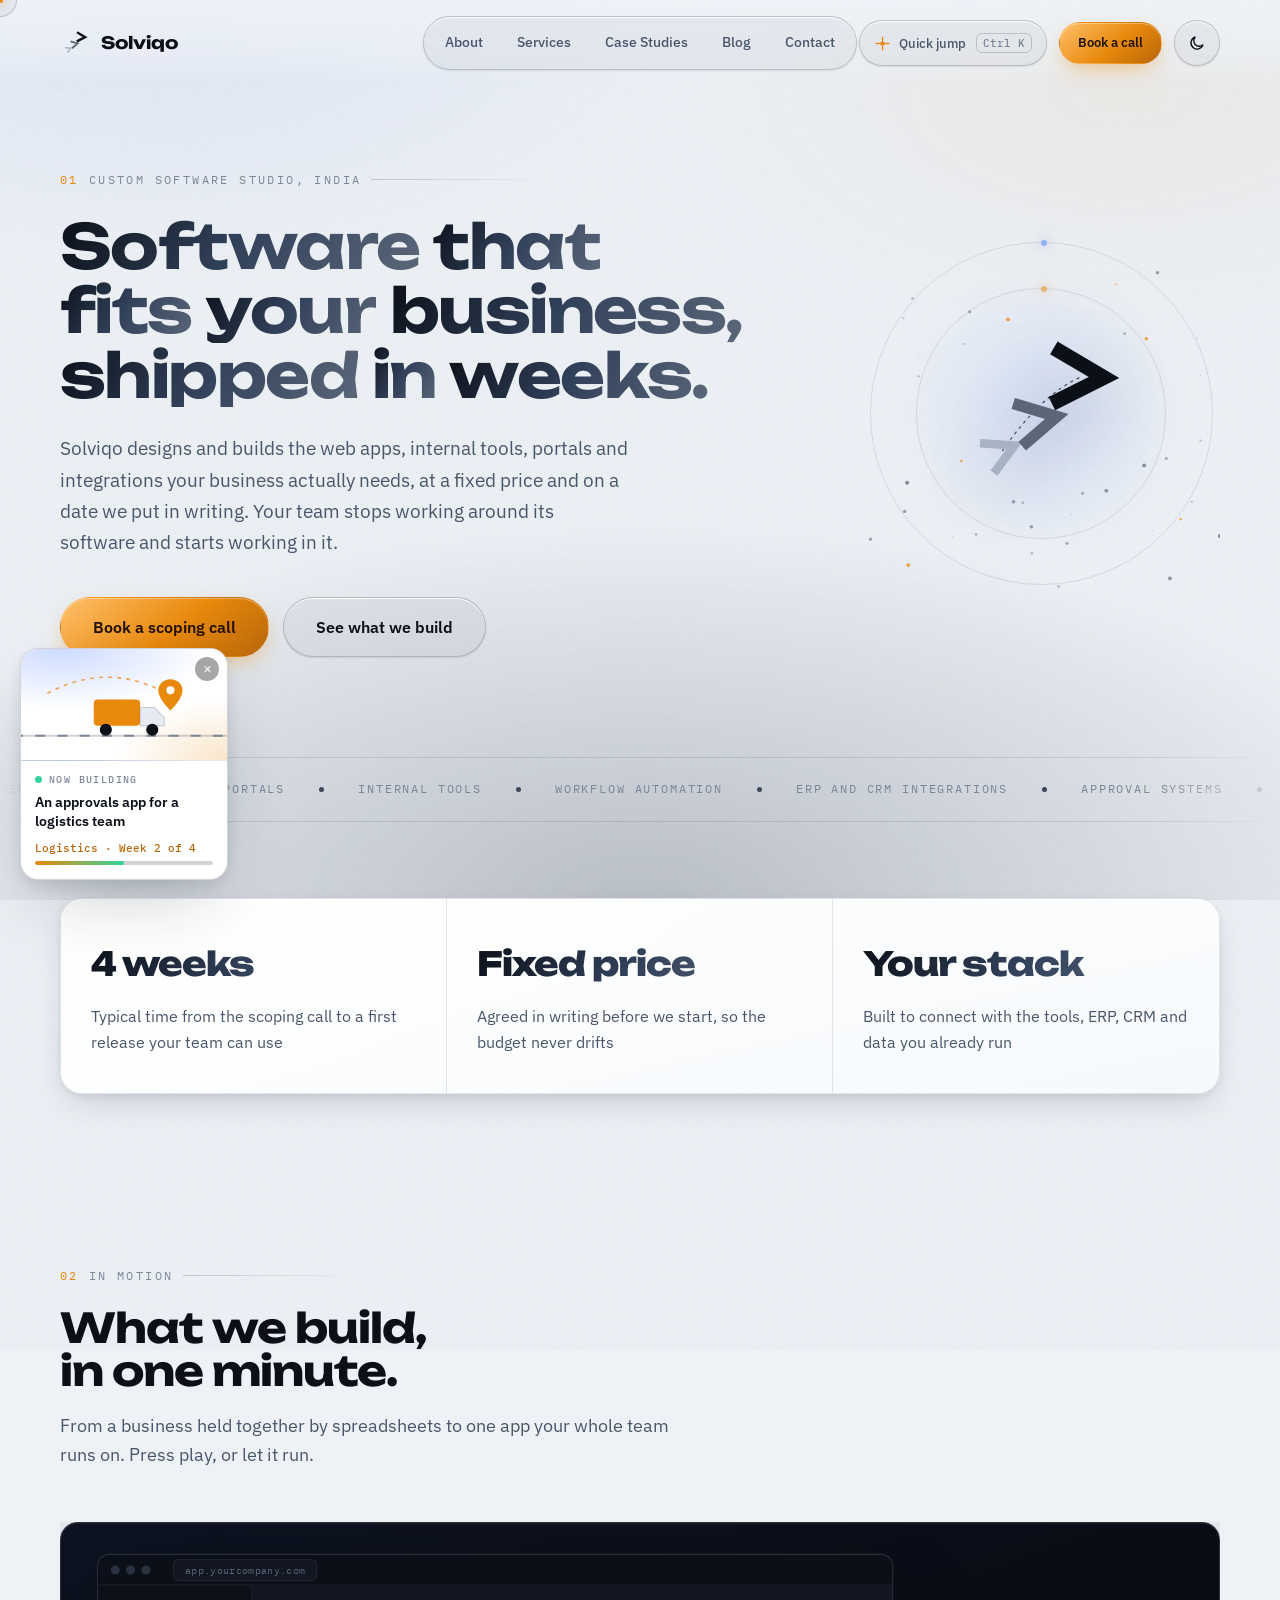
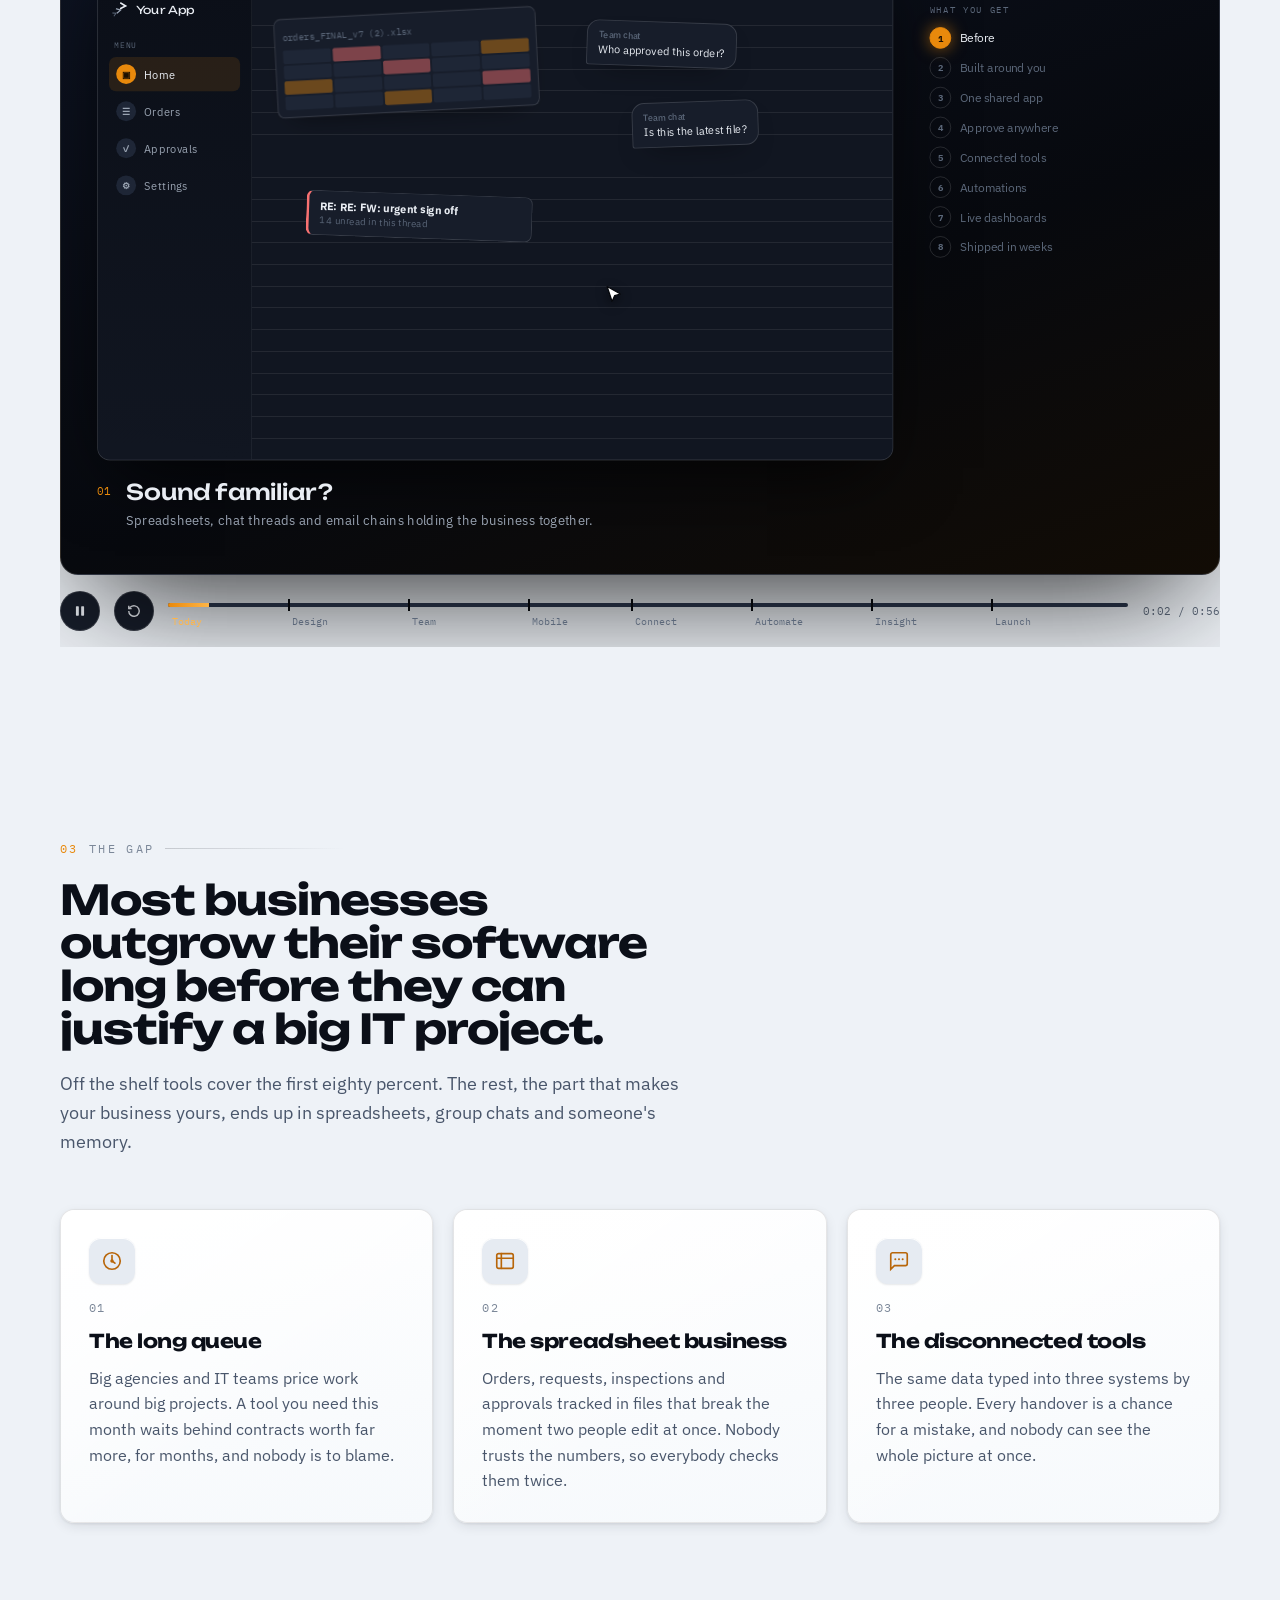
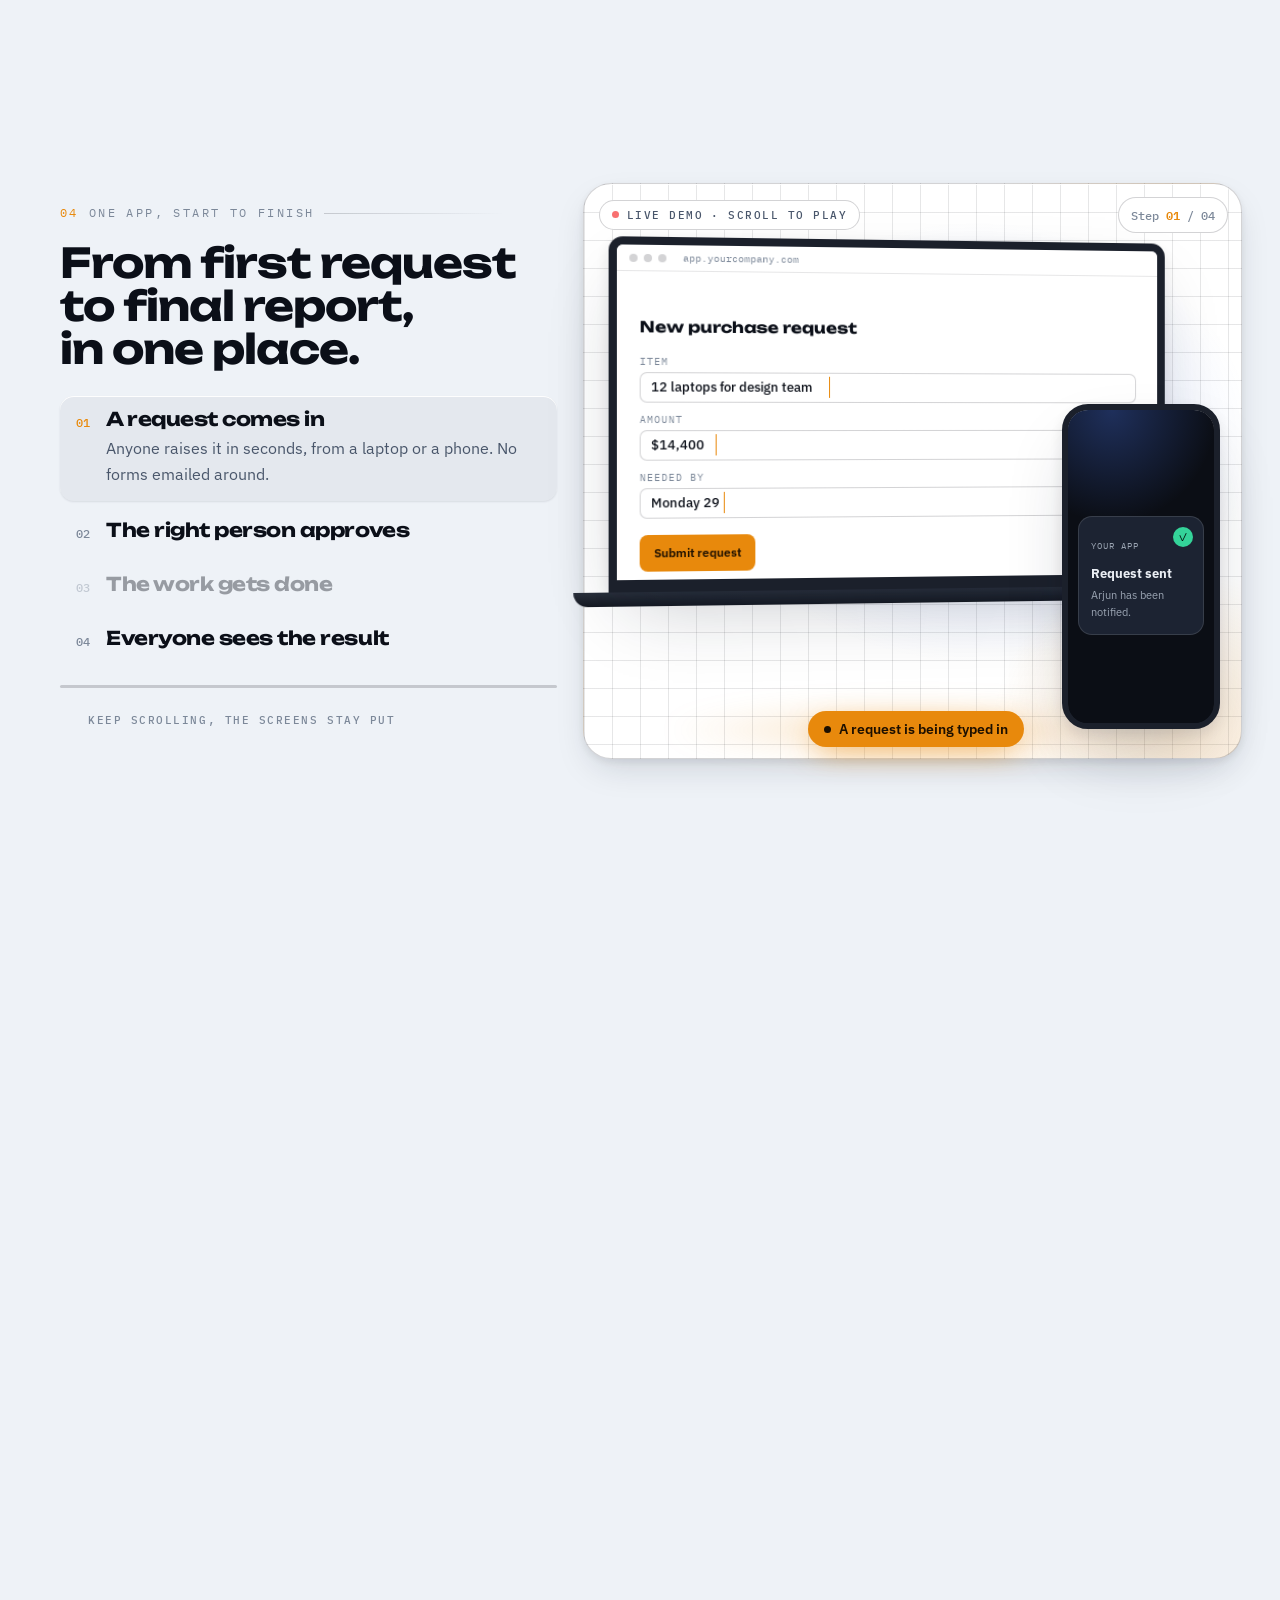
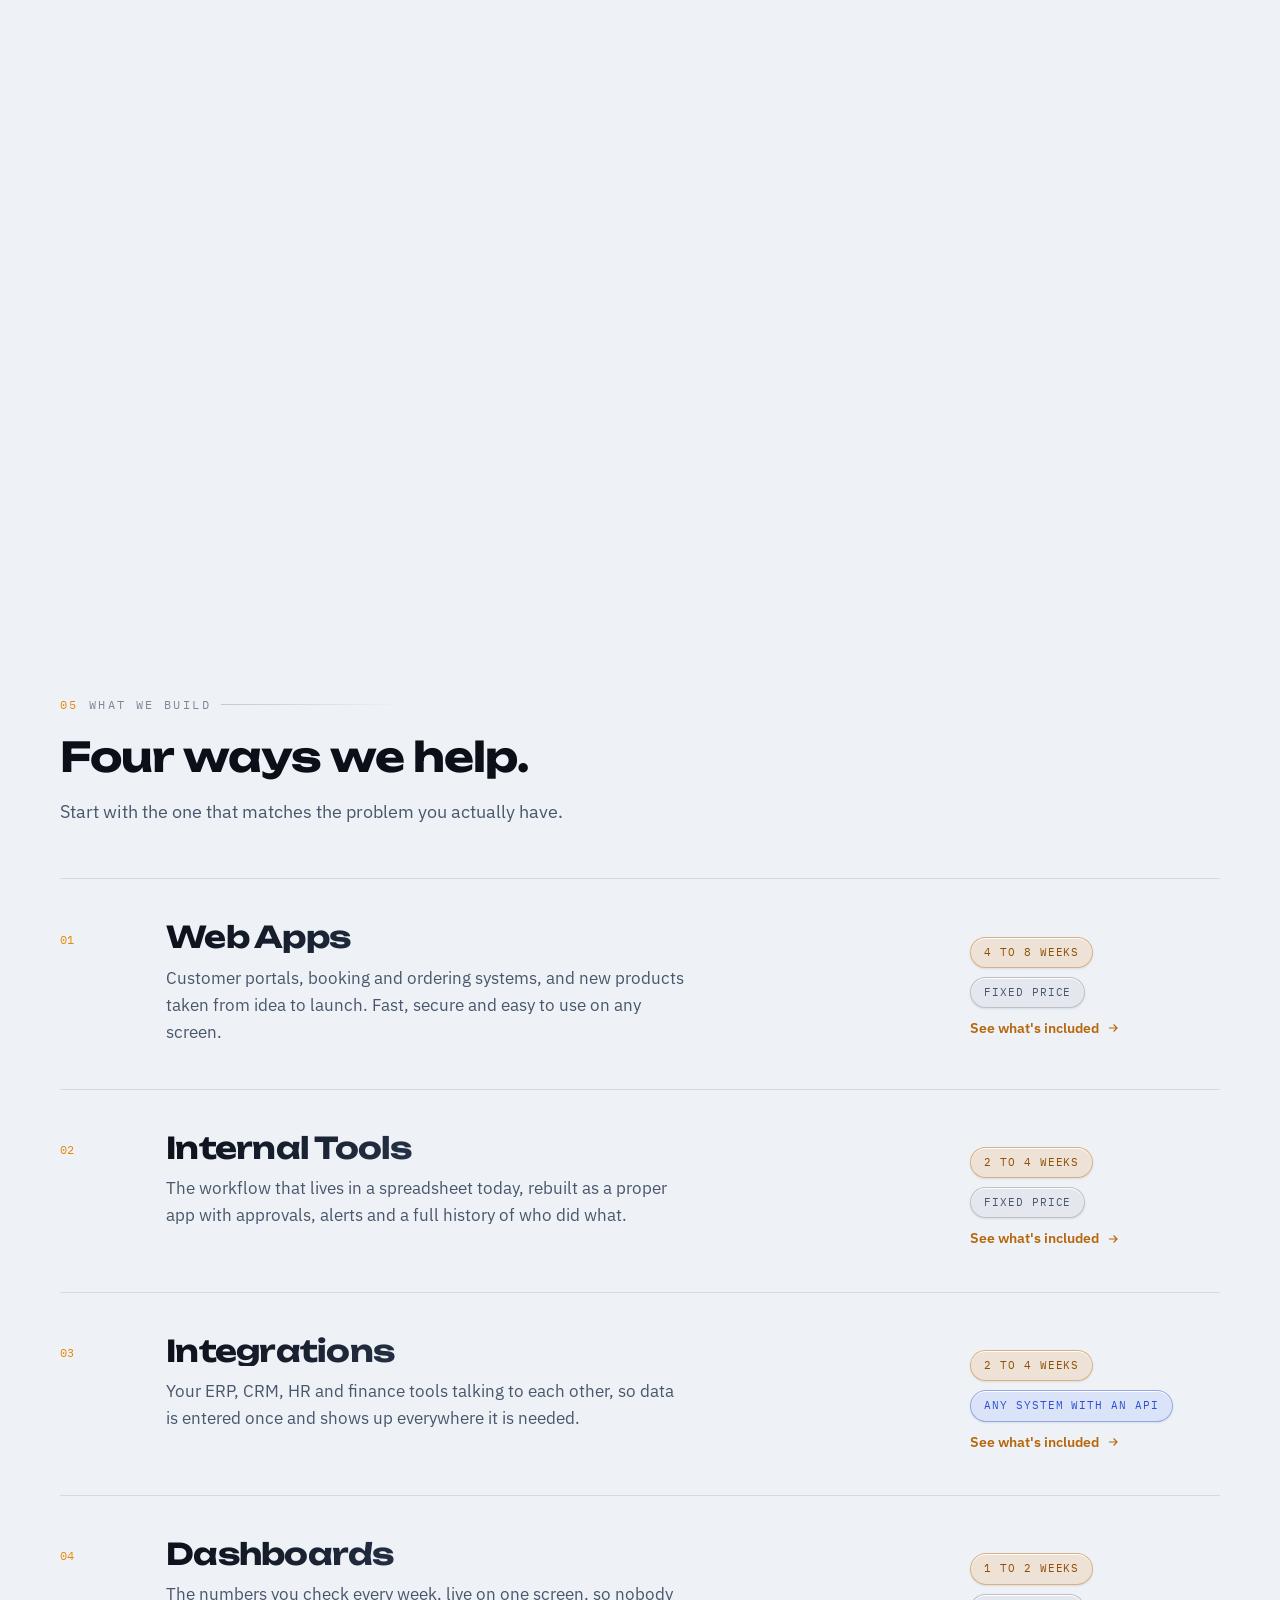
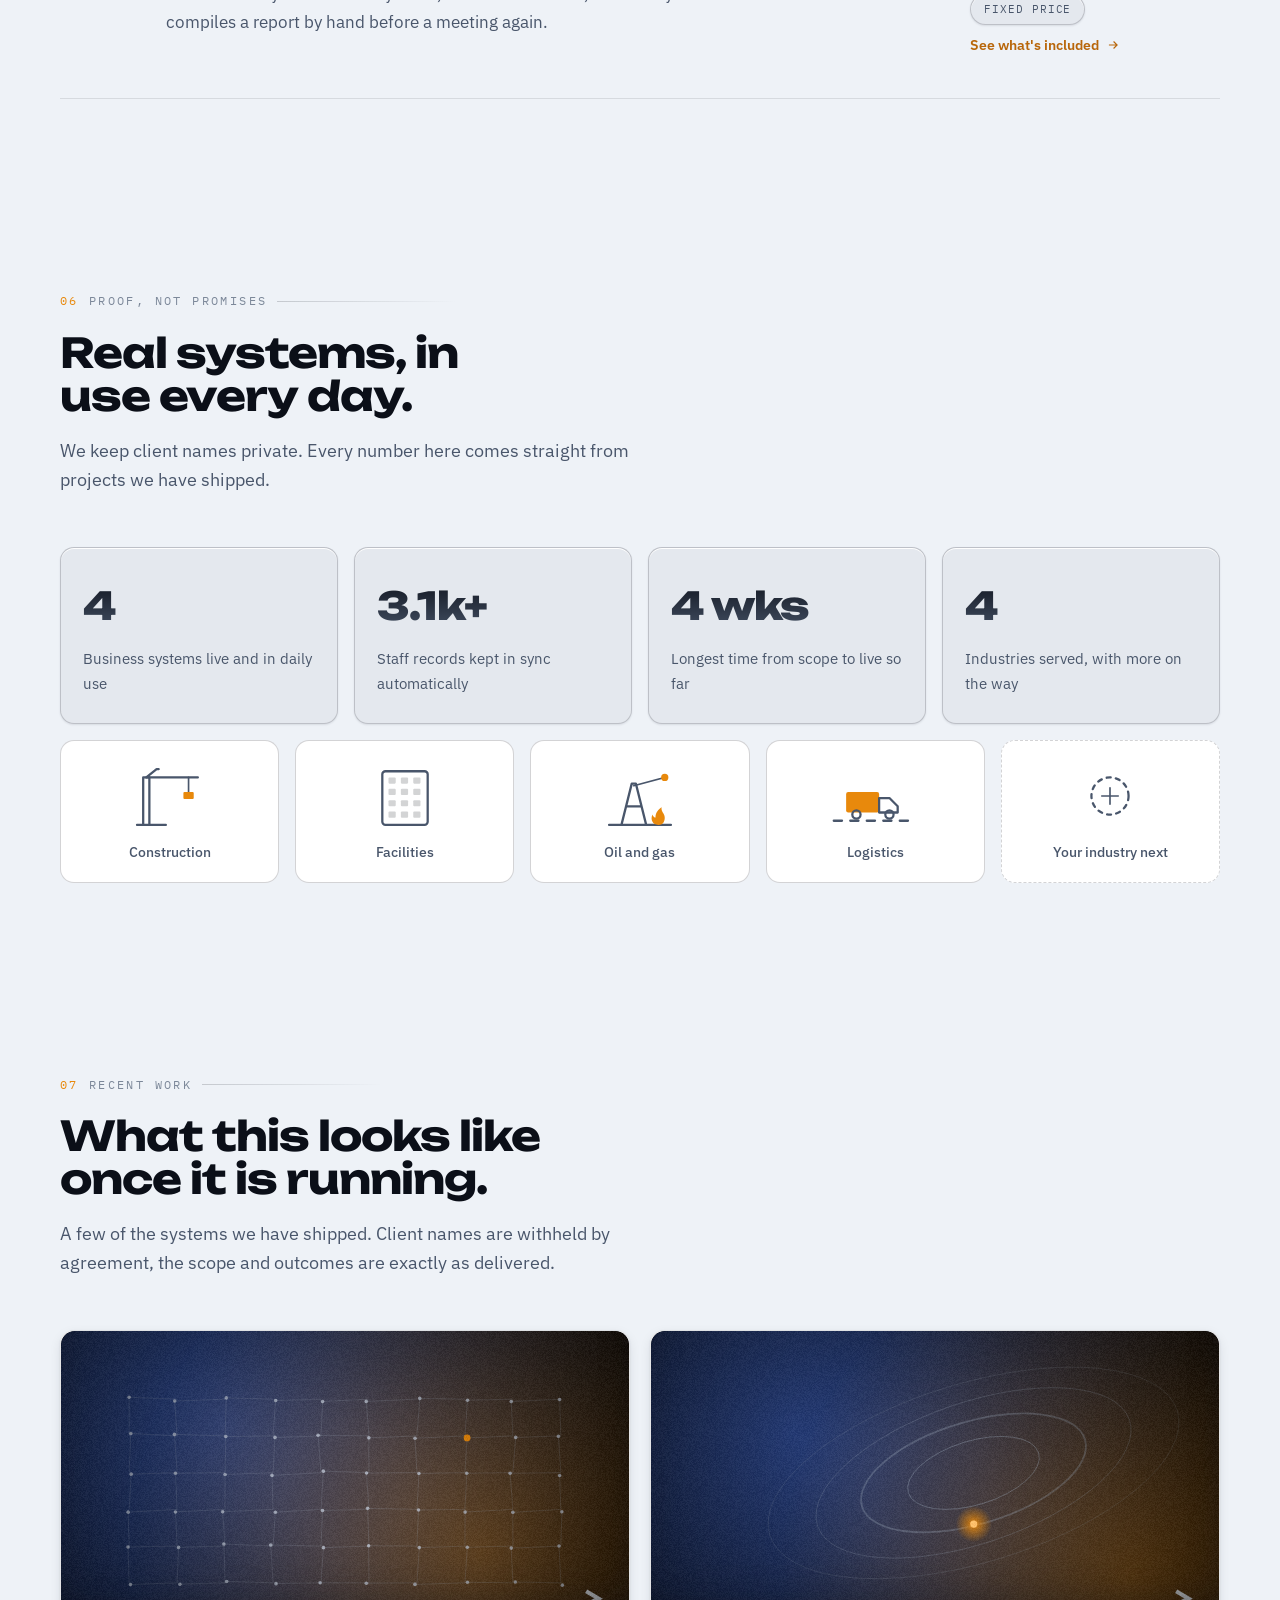
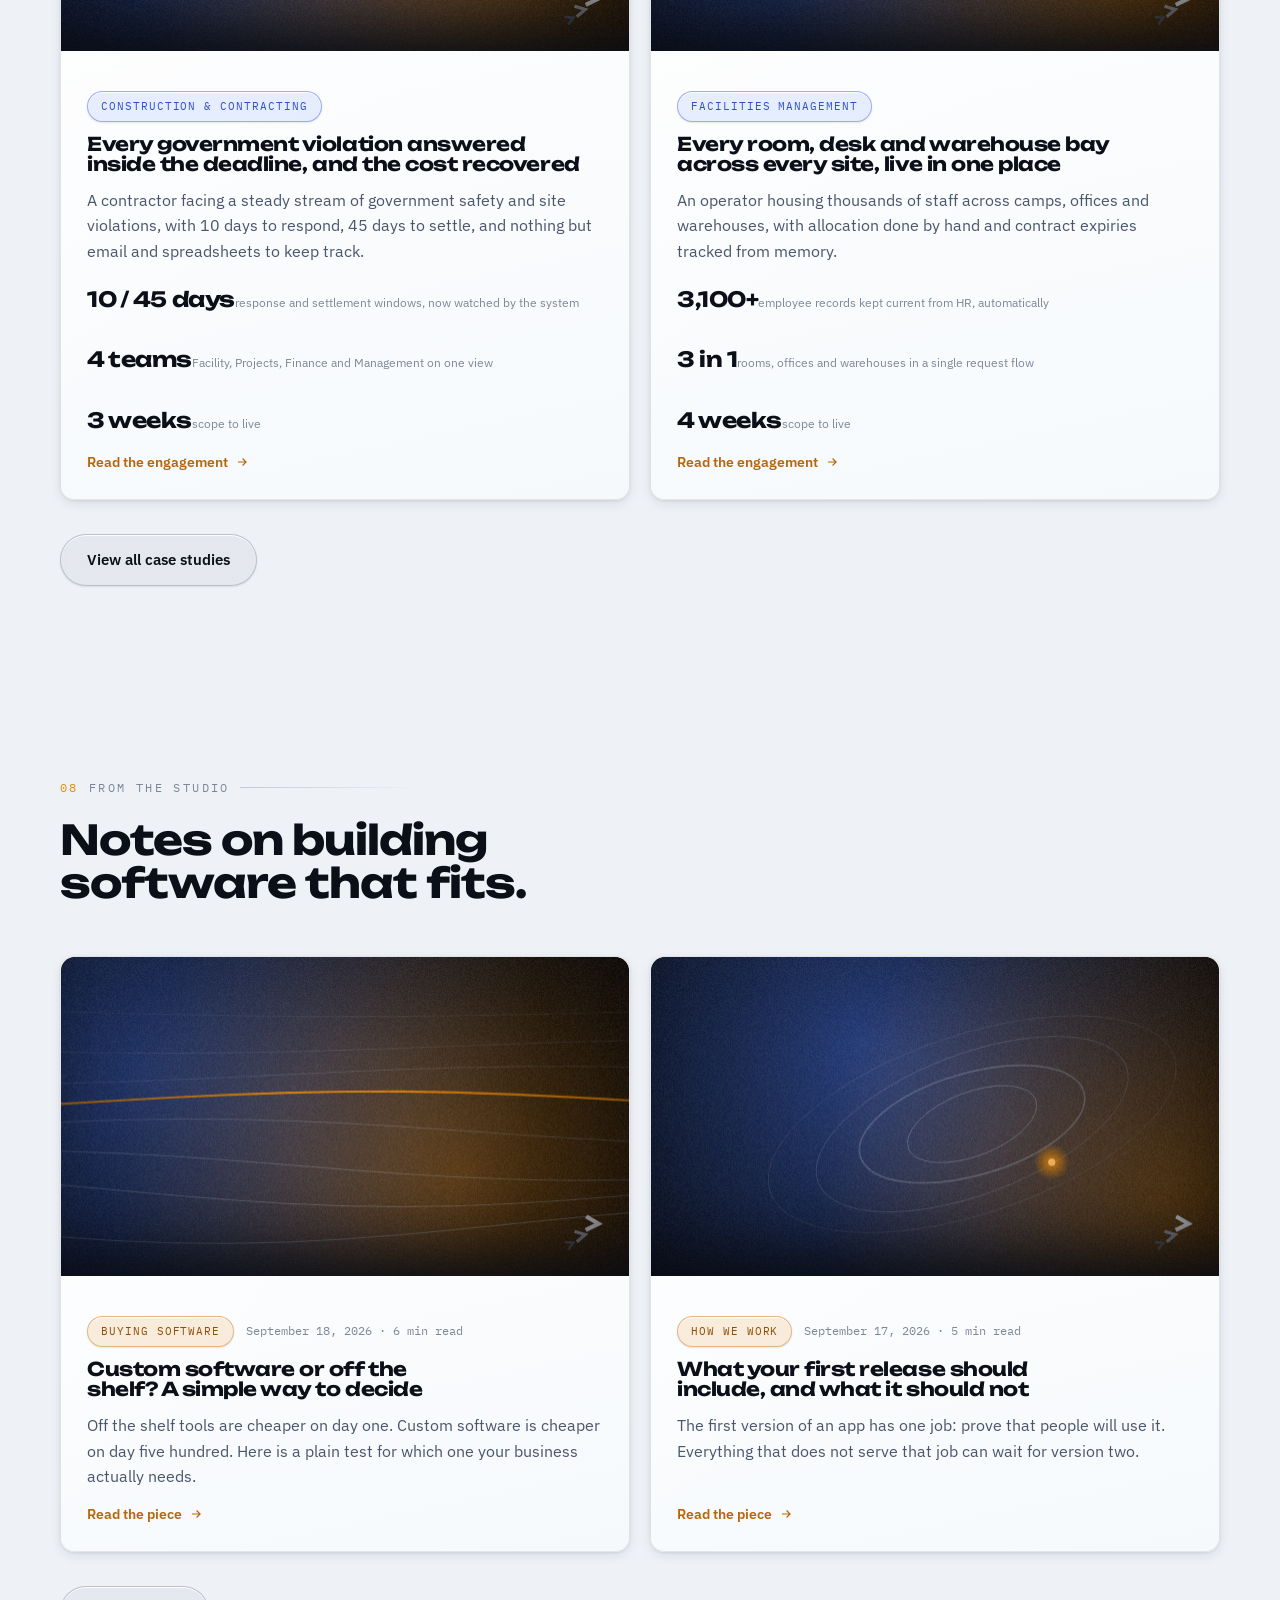
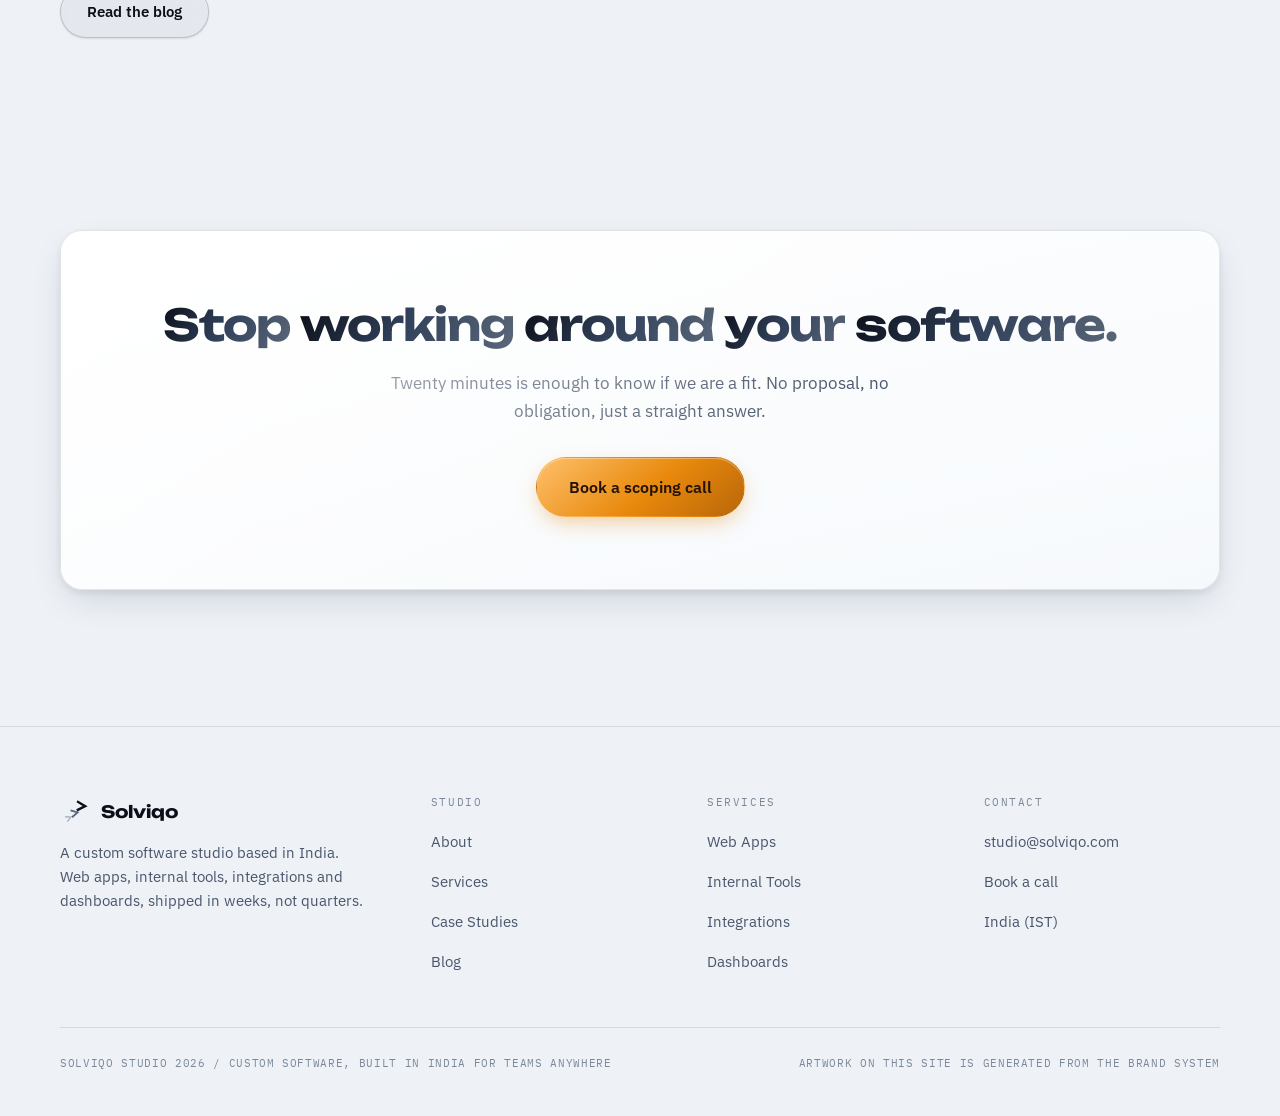
==== commit 4c2e4047: "Ship pinned story, proof section, weekly timeline, contact video intro, new articles and 404 page (n" ====
--- a/index.html
+++ b/index.html
@@ -1,5 +1,5 @@
 <!doctype html>
-<html lang="en">
+<html lang="en" data-mascot="off">
 <head>
 <meta charset="utf-8">
 <meta name="viewport" content="width=device-width, initial-scale=1">
@@ -13,8 +13,8 @@
 <link rel="icon" type="image/svg+xml" href="data:image/svg+xml,%3Csvg xmlns='http://www.w3.org/2000/svg' viewBox='0 0 240 240'%3E%3Crect width='240' height='240' rx='48' fill='%2305070C'/%3E%3Cg transform='translate(70,168) rotate(-25) scale(0.62)'%3E%3Cpolyline points='-27,-30 28,0 -27,30' fill='none' stroke='%235B6779' stroke-width='18'/%3E%3C/g%3E%3Cg transform='translate(118,128) rotate(-12) scale(0.82)'%3E%3Cpolyline points='-27,-30 28,0 -27,30' fill='none' stroke='%239FAABA' stroke-width='18'/%3E%3C/g%3E%3Cg transform='translate(172,72) rotate(2) scale(1.05)'%3E%3Cpolyline points='-27,-30 28,0 -27,30' fill='none' stroke='%23E2E8F0' stroke-width='18'/%3E%3C/g%3E%3C/svg%3E">
 <link rel="preconnect" href="https://fonts.googleapis.com">
 <link rel="preconnect" href="https://fonts.gstatic.com" crossorigin>
-<link rel="stylesheet" href="https://fonts.googleapis.com/css2?family=Unbounded:wght@400;600;700;800&family=IBM+Plex+Sans:wght@400;500;600&family=IBM+Plex+Mono:wght@400;500&display=swap">
-<link rel="stylesheet" href="assets/site.css?v=14">
+<link rel="stylesheet" href="https://fonts.googleapis.com/css2?family=Unbounded:wght@400;600;700;800&family=IBM+Plex+Sans:wght@400;500;600&family=IBM+Plex+Mono:wght@400;500&family=Caveat:wght@600;700&display=swap">
+<link rel="stylesheet" href="assets/site.css?v=25">
 <script>(function(){try{var t=localStorage.getItem('solviqo-theme');if(!t)t=matchMedia('(prefers-color-scheme: light)').matches?'light':'dark';document.documentElement.setAttribute('data-theme',t);}catch(e){document.documentElement.setAttribute('data-theme','dark');}})();</script>
 <script>try{if(!sessionStorage.getItem('sv-seen')&&!matchMedia('(prefers-reduced-motion: reduce)').matches)document.documentElement.classList.add('is-loading');}catch(e){}</script>
 </head>
@@ -156,19 +156,53 @@
     </div>
   </section>
 
-  <section class="sec">
-    <div class="wrap">
-      <div class="sec-h rev">
-        <span class="kick"><b>04</b> How it works</span>
-        <h2>From idea to a working app in weeks.</h2>
-        <p>Scoped tightly enough that the date holds, and built properly enough that it lasts.</p>
-      </div>
-      <div class="steps rev" id="steps">
-        <div class="spine" aria-hidden="true"><i></i></div>
-        <div class="step"><span class="t">Step one</span><h3>Scope</h3><p>A short call. We find the problem worth solving first and write down exactly what a working app looks like on day one.</p></div>
-        <div class="step"><span class="t">Step two</span><h3>Design and build</h3><p>Two to six weeks. Clean screens, a real database, the right access for every role, connected to the systems you already use.</p></div>
-        <div class="step"><span class="t">Step three</span><h3>Launch</h3><p>Your team starts using it. We stay close through the first weeks live, fix what real use reveals, and hand over clear documentation.</p></div>
-        <div class="step"><span class="t">Step four</span><h3>Grow</h3><p>Most clients come back for the next feature or the next system once the first proves out. No retainer needed to make that true.</p></div>
+  <section class="story" id="story">
+    <div class="story-track">
+      <div class="story-sticky">
+        <div class="wrap story-grid">
+          <div class="story-copy">
+            <span class="kick"><b>04</b> One app, start to finish</span>
+            <h2 class="story-h">From first request to final report, in one place.</h2>
+            <ol class="story-ch">
+              <li data-c="0"><span>01</span><div><h3>A request comes in</h3><p>Anyone raises it in seconds, from a laptop or a phone. No forms emailed around.</p></div></li>
+              <li data-c="1"><span>02</span><div><h3>The right person approves</h3><p>They get it on their phone and decide in one tap, wherever they are.</p></div></li>
+              <li data-c="2"><span>03</span><div><h3>The work gets done</h3><p>Everyone sees who owns what and what is next. Nothing waits quietly on a desk.</p></div></li>
+              <li data-c="3"><span>04</span><div><h3>Everyone sees the result</h3><p>Live numbers for the whole business, with no report built by hand.</p></div></li>
+            </ol>
+            <div class="story-prog"><i></i></div>
+            <div class="sg-hint"><span class="ms"></span>Keep scrolling, the screens stay put</div>
+          </div>
+          <div class="story-stage" aria-hidden="true">
+            <div class="sg-back"></div>
+            <div class="sg-top"><span class="sg-live"><i></i>Live demo &middot; scroll to play</span><span class="sg-cnt">Step <b class="sg-n">01</b> / 04</span></div>
+            <span class="sg-call in">A request is being typed in</span>
+            <div class="lap"><div class="lap-scr">
+              <div class="lap-bar"><i></i><i></i><i></i><span>app.yourcompany.com</span></div>
+              <div class="ss s0"><h5>New purchase request</h5>
+                <div class="f"><label>Item</label><div><b class="ty" style="--n:22">12 laptops for design team</b></div></div>
+                <div class="f"><label>Amount</label><div><b class="ty" style="--n:8;--d:1.1s">$14,400</b></div></div>
+                <div class="f"><label>Needed by</label><div><b class="ty" style="--n:9;--d:1.7s">Monday 29</b></div></div>
+                <span class="sb">Submit request</span></div>
+              <div class="ss s1"><h5>Request #218</h5>
+                <div class="pipe"><span class="ok">Requested</span><i></i><span class="now">Approved</span><i></i><span>Ordered</span><i></i><span>Delivered</span></div>
+                <div class="audit"><p class="a1">Priya raised the request<em>09:12</em></p><p class="a2">Budget check passed automatically<em>09:12</em></p><p class="a3">Approved by Arjun on mobile<em>09:14</em></p></div></div>
+              <div class="ss s2"><h5>This week</h5>
+                <div class="task t1"><i></i>Order placed with supplier<em>Meera</em></div>
+                <div class="task t2"><i></i>Delivery booked for Friday<em>Rahul</em></div>
+                <div class="task t3"><i></i>Laptops set up and handed over<em>IT team</em></div>
+                <div class="bar"><b></b></div></div>
+              <div class="ss s3"><h5>Operations, live</h5>
+                <div class="k"><div><small>Requests</small><b>1,284</b></div><div><small>On time</small><b>98%</b></div><div><small>Avg approval</small><b>2 min</b></div></div>
+                <div class="bars"><i style="--h:40%"></i><i style="--h:62%"></i><i style="--h:48%"></i><i style="--h:74%"></i><i style="--h:66%"></i><i style="--h:88%" class="a"></i></div></div>
+            </div><div class="lap-base"></div></div>
+            <div class="phn"><div class="phn-scr">
+              <div class="ps s0"><small>YOUR APP</small><b>Request sent</b><p>Arjun has been notified.</p><span class="chk">&#10003;</span></div>
+              <div class="ps s1"><small>NEEDS YOU</small><b>$14,400 laptops</b><p>Budget available.</p><span class="ab">Approve</span></div>
+              <div class="ps s2"><small>UPDATE</small><b>Delivery Friday</b><p>2 of 3 steps done.</p><span class="ring"></span></div>
+              <div class="ps s3"><small>THIS WEEK</small><b>98% on time</b><p>Up 12% since launch.</p><span class="spark"></span></div>
+            </div></div>
+          </div>
+        </div>
       </div>
     </div>
   </section>
@@ -208,7 +242,30 @@
   <section class="sec">
     <div class="wrap">
       <div class="sec-h rev">
-        <span class="kick"><b>06</b> Recent work</span>
+        <span class="kick"><b>06</b> Proof, not promises</span>
+        <h2>Real systems, in use every day.</h2>
+        <p>We keep client names private. Every number here comes straight from projects we have shipped.</p>
+      </div>
+      <div class="proof stag">
+        <div class="pf-n"><div class="v"><span data-count="4" data-dec="0">0</span></div><div class="l">Business systems live and in daily use</div></div>
+        <div class="pf-n"><div class="v"><span data-count="3.1" data-dec="1">0</span>k+</div><div class="l">Staff records kept in sync automatically</div></div>
+        <div class="pf-n"><div class="v"><span data-count="4" data-dec="0">0</span> wks</div><div class="l">Longest time from scope to live so far</div></div>
+        <div class="pf-n"><div class="v"><span data-count="4" data-dec="0">0</span></div><div class="l">Industries served, with more on the way</div></div>
+      </div>
+      <div class="inds stag">
+        <div class="ind"><svg viewBox="0 0 80 64"><path class="st" d="M14 60V14h6v46M8 60h28"/><g class="i-jib"><path class="st" d="M17 14h50M17 14l10-8h2"/><path class="st th" d="M58 14v14"/><rect x="53" y="28" width="10" height="7" rx="1" class="fa"/></g></svg><span>Construction</span></div>
+        <div class="ind"><svg viewBox="0 0 80 64"><rect x="18" y="8" width="44" height="52" rx="3" class="st"/><g class="i-win"><rect x="24" y="14" width="7" height="6" rx="1" style="--d:0.00s"/><rect x="36" y="14" width="7" height="6" rx="1" style="--d:0.25s"/><rect x="48" y="14" width="7" height="6" rx="1" style="--d:0.50s"/><rect x="24" y="25" width="7" height="6" rx="1" style="--d:0.75s"/><rect x="36" y="25" width="7" height="6" rx="1" style="--d:1.00s"/><rect x="48" y="25" width="7" height="6" rx="1" style="--d:1.25s"/><rect x="24" y="36" width="7" height="6" rx="1" style="--d:1.50s"/><rect x="36" y="36" width="7" height="6" rx="1" style="--d:1.75s"/><rect x="48" y="36" width="7" height="6" rx="1" style="--d:2.00s"/><rect x="24" y="47" width="7" height="6" rx="1" style="--d:2.25s"/><rect x="36" y="47" width="7" height="6" rx="1" style="--d:2.50s"/><rect x="48" y="47" width="7" height="6" rx="1" style="--d:2.75s"/></g></svg><span>Facilities</span></div>
+        <div class="ind"><svg viewBox="0 0 80 64"><path class="st" d="M10 60h60M22 60l10-40h4l10 40M27 42h14"/><g class="i-pump"><path class="st th" d="M34 22l30-8"/><circle cx="64" cy="14" r="3.5" class="fa"/></g><path class="i-flame fa" d="M58 60c-6 0-8-5-6-10 1 3 3 3 3 3 0-5 3-8 6-10-1 4 3 6 3 10 0 4-2 7-6 7z"/></svg><span>Oil and gas</span></div>
+        <div class="ind"><svg viewBox="0 0 80 64"><path class="st i-road" d="M0 56h80"/><g class="i-truck"><rect x="12" y="28" width="32" height="20" rx="2" class="fa"/><path class="st" d="M44 34h10l8 8v6H44z"/><circle cx="22" cy="50" r="4" class="st"/><circle cx="54" cy="50" r="4" class="st"/></g></svg><span>Logistics</span></div>
+        <div class="ind next"><svg viewBox="0 0 80 64"><circle cx="40" cy="32" r="18" class="st dash"/><path class="st th" d="M40 24v16M32 32h16"/></svg><span>Your industry next</span></div>
+      </div>
+    </div>
+  </section>
+
+  <section class="sec">
+    <div class="wrap">
+      <div class="sec-h rev">
+        <span class="kick"><b>07</b> Recent work</span>
         <h2>What this looks like once it is running.</h2>
         <p>A few of the systems we have shipped. Client names are withheld by agreement, the scope and outcomes are exactly as delivered.</p>
       </div>
@@ -220,7 +277,7 @@
   <section class="sec">
     <div class="wrap">
       <div class="sec-h rev">
-        <span class="kick"><b>07</b> From the studio</span>
+        <span class="kick"><b>08</b> From the studio</span>
         <h2>Notes on building software that fits.</h2>
       </div>
       <div class="grid2 stag" id="homePosts"></div>
@@ -271,7 +328,8 @@
   </div>
 </footer>
 
-<script src="assets/site.js?v=12"></script>
-<script src="assets/features.js?v=4"></script>
+<script src="assets/site.js?v=14"></script>
+<script src="assets/features.js?v=8"></script>
+<script src="assets/vsl.js?v=1"></script>
 </body>
 </html>
--- a/assets/site.css
+++ b/assets/site.css
@@ -702,3 +702,800 @@
 .cmdk-it.on{background:rgba(232,137,12,.12);color:var(--t1)}.cmdk-it.on em{opacity:1;color:var(--amber-500)}
 .cmdk-empty{padding:28px;text-align:center;color:var(--t3);font-size:14.5px}
 .cmdk-foot{display:flex;gap:18px;padding:10px 16px;border-top:1px solid var(--line);font-size:12px;color:var(--t3)}
+
+/* ============ pinned story ============ */
+.story{position:relative;z-index:2}
+.story-track{height:420vh}
+.story-sticky{position:sticky;top:0;height:100vh;display:flex;align-items:center;overflow:hidden}
+.story-grid{display:grid;grid-template-columns:.9fr 1.1fr;gap:56px;align-items:center;width:100%}
+.story-h{font-size:clamp(28px,3.2vw,42px);margin:18px 0 26px}
+.story-ch{list-style:none;padding:0;margin:0;display:flex;flex-direction:column;gap:6px}
+.story-ch li{display:flex;gap:16px;padding:14px 16px;border-radius:14px;opacity:.38;transition:opacity .45s var(--ease),background .45s var(--ease)}
+.story-ch li>span{font:500 12px var(--f-mono);color:var(--t3);padding-top:5px}
+.story-ch h3{font-size:19px}
+.story-ch p{font-size:15.5px;color:var(--t2);max-height:0;overflow:hidden;opacity:0;transition:max-height .5s var(--ease),opacity .4s,margin .4s}
+.story-ch li.on{opacity:1;background:var(--glass);box-shadow:var(--e1)}
+.story-ch li.on>span{color:var(--amber-500)}
+.story-ch li.on p{max-height:80px;opacity:1;margin-top:6px}
+.story-prog{height:3px;border-radius:2px;background:var(--line-2);margin-top:22px;overflow:hidden}
+.story-prog i{display:block;height:100%;width:calc(var(--p,0) * 100%);background:linear-gradient(90deg,var(--amber-500),#34D399)}
+.story-stage{position:relative;height:min(62vh,520px)}
+.lap{position:absolute;left:0;right:8%;top:6%}
+.lap-scr{position:relative;aspect-ratio:16/10;border-radius:14px 14px 0 0;background:var(--ink-900);border:8px solid #1b202b;border-bottom-width:12px;overflow:hidden;box-shadow:var(--e4)}
+.lap-base{height:14px;margin:0 -6%;border-radius:0 0 16px 16px;background:linear-gradient(#2a303c,#151922);box-shadow:0 30px 60px -20px rgba(0,0,0,.6)}
+.lap-bar{display:flex;align-items:center;gap:6px;height:26px;padding:0 12px;background:var(--ink-800);border-bottom:1px solid var(--line)}
+.lap-bar i{width:8px;height:8px;border-radius:50%;background:var(--line-2)}
+.lap-bar span{margin-left:10px;font:10px var(--f-mono);color:var(--t3)}
+.ss{position:absolute;left:0;right:0;top:26px;bottom:0;padding:18px 22px;opacity:0;transform:translateY(12px);transition:opacity .5s var(--ease),transform .5s var(--ease)}
+.story[data-c="0"] .s0,.story[data-c="1"] .s1,.story[data-c="2"] .s2,.story[data-c="3"] .s3{opacity:1;transform:none}
+.ss h5{font-size:15px;margin-bottom:14px;font-family:var(--f-display)}
+.ss .f{margin-bottom:10px}
+.ss .f label{display:block;font:9.5px var(--f-mono);letter-spacing:.1em;text-transform:uppercase;color:var(--t3);margin-bottom:4px}
+.ss .f div{height:30px;border-radius:7px;border:1px solid var(--line-2);background:var(--ink-800);padding:0 10px;display:flex;align-items:center;font-size:12.5px}
+.ty{display:inline-block;overflow:hidden;white-space:nowrap;width:0;font-weight:500;border-right:1.5px solid var(--amber-500)}
+.story[data-c="0"] .ty{animation:ty .9s steps(var(--n)) var(--d,.3s) forwards}
+@keyframes ty{to{width:calc(var(--n) * 1ch)}}
+.sb{display:inline-block;margin-top:6px;padding:8px 14px;border-radius:8px;background:var(--amber-500);color:#1c0f00;font-size:12px;font-weight:600}
+.story[data-c="0"] .sb{animation:press .3s 2.4s}
+@keyframes press{50%{transform:scale(.92)}}
+.pipe{display:flex;align-items:center;gap:6px;margin-bottom:18px;flex-wrap:wrap}
+.pipe span{font-size:11px;padding:5px 10px;border-radius:99px;border:1px solid var(--line-2);color:var(--t3)}
+.pipe span.ok{color:#34D399;border-color:rgba(52,211,153,.5)}
+.pipe span.now{color:var(--t1);border-color:var(--amber-500);background:rgba(232,137,12,.14)}
+.story[data-c="1"] .pipe span.now{animation:glow 1.6s ease-in-out infinite}
+@keyframes glow{50%{box-shadow:0 0 0 5px rgba(232,137,12,.15)}}
+.pipe i{width:14px;height:1px;background:var(--line-2)}
+.audit p{display:flex;justify-content:space-between;font-size:12.5px;color:var(--t2);padding:9px 0;border-bottom:1px solid var(--line);opacity:0}
+.audit em{font-style:normal;font:10.5px var(--f-mono);color:var(--t3)}
+.story[data-c="1"] .audit p{animation:fin .4s var(--ease) forwards}.story[data-c="1"] .a2{animation-delay:.4s!important}.story[data-c="1"] .a3{animation-delay:.9s!important}
+@keyframes fin{from{opacity:0;transform:translateX(-8px)}to{opacity:1;transform:none}}
+.task{display:flex;align-items:center;gap:10px;font-size:12.5px;padding:10px 12px;border-radius:9px;border:1px solid var(--line);background:var(--ink-800);margin-bottom:8px}
+.task i{width:16px;height:16px;border-radius:5px;border:1.5px solid var(--t3);flex:none}
+.task em{margin-left:auto;font-style:normal;font:10px var(--f-mono);color:var(--t3)}
+.story[data-c="2"] .task i{animation:tick .35s var(--ease) forwards}.story[data-c="2"] .t2 i{animation-delay:.6s}.story[data-c="2"] .t3 i{animation-delay:1.2s}
+@keyframes tick{to{background:#34D399;border-color:#34D399;box-shadow:inset 0 0 0 3px var(--ink-800)}}
+.ss .bar{height:6px;border-radius:3px;background:var(--line-2);margin-top:14px;overflow:hidden}
+.ss .bar b{display:block;height:100%;width:0;background:linear-gradient(90deg,var(--amber-500),#34D399)}
+.story[data-c="2"] .bar b{animation:grow 1.6s var(--ease) .2s forwards}
+@keyframes grow{to{width:100%}}
+.ss .k{display:grid;grid-template-columns:repeat(3,1fr);gap:8px;margin-bottom:14px}
+.ss .k div{border:1px solid var(--line);background:var(--ink-800);border-radius:9px;padding:10px}
+.ss .k small{display:block;font:9px var(--f-mono);letter-spacing:.08em;text-transform:uppercase;color:var(--t3)}
+.ss .k b{font-family:var(--f-display);font-size:17px}
+.ss .bars{display:flex;align-items:flex-end;gap:10px;height:34%;border-bottom:1px solid var(--line-2);padding:0 6px}
+.ss .bars i{flex:1;height:0;border-radius:4px 4px 0 0;background:var(--signal-500);transition:height .8s var(--ease)}
+.ss .bars i.a{background:var(--amber-500)}
+.story[data-c="3"] .bars i{height:var(--h)}
+.story[data-c="3"] .bars i:nth-child(2){transition-delay:.08s}.story[data-c="3"] .bars i:nth-child(3){transition-delay:.16s}.story[data-c="3"] .bars i:nth-child(4){transition-delay:.24s}.story[data-c="3"] .bars i:nth-child(5){transition-delay:.32s}.story[data-c="3"] .bars i:nth-child(6){transition-delay:.4s}
+.phn{position:absolute;right:0;bottom:0;width:26%;min-width:120px;aspect-ratio:9/18.5;border-radius:26px;background:#0b0e15;border:6px solid #1b202b;box-shadow:var(--e4);overflow:hidden}
+.phn-scr{position:absolute;inset:0;background:radial-gradient(120% 60% at 30% 0%,rgba(76,125,255,.3),transparent 60%),#0b0e15}
+.ps{position:absolute;left:10px;right:10px;top:34%;padding:12px;border-radius:14px;background:rgba(30,38,54,.9);border:1px solid rgba(255,255,255,.12);color:#E9EDF3;
+  opacity:0;transform:translateY(-14px) scale(.95);transition:opacity .45s var(--ease),transform .5s var(--spring)}
+.story[data-c="0"] .ps.s0,.story[data-c="1"] .ps.s1,.story[data-c="2"] .ps.s2,.story[data-c="3"] .ps.s3{opacity:1;transform:none;transition-delay:.25s}
+.ps small{font:8.5px var(--f-mono);letter-spacing:.12em;color:#9AA4B2}
+.ps b{display:block;font-size:13px;margin:5px 0 3px}
+.ps p{font-size:10.5px;color:#9AA4B2}
+.ps .ab{display:inline-block;margin-top:9px;padding:6px 12px;border-radius:8px;background:var(--amber-500);color:#1c0f00;font-size:11px;font-weight:600}
+.story[data-c="1"] .ps .ab{animation:abOk .4s 1.2s forwards}
+@keyframes abOk{50%{transform:scale(.9)}100%{background:#34D399}}
+.ps .chk{position:absolute;right:10px;top:10px;width:20px;height:20px;border-radius:50%;background:#34D399;color:#04130c;font-size:11px;display:grid;place-items:center}
+.ps .ring{position:absolute;right:10px;top:10px;width:22px;height:22px;border-radius:50%;background:conic-gradient(var(--amber-500) 66%,rgba(255,255,255,.1) 0)}
+.ps .spark{display:block;height:18px;margin-top:8px;background:linear-gradient(90deg,transparent,rgba(52,211,153,.5));clip-path:polygon(0 90%,20% 70%,40% 76%,60% 40%,80% 30%,100% 0,100% 100%,0 100%)}
+@media(max-width:900px){
+  .story-track{height:380vh}
+  .story-grid{grid-template-columns:1fr;gap:18px}
+  .story-sticky{align-items:flex-start;padding-top:84px}
+  .story-stage{order:-1;height:36vh}
+  .story-h{font-size:24px;margin:10px 0 12px}
+  .story-ch li{display:none;padding:10px 0}
+  .story-ch li.on{display:flex;background:none;box-shadow:none}
+  .story .kick{display:none}
+}
+@media(prefers-reduced-motion:reduce){.story-track{height:auto}.story-sticky{position:relative;height:auto;padding:80px 0}}
+
+/* ============ proof ============ */
+.proof{display:grid;grid-template-columns:repeat(4,1fr);gap:16px}
+.pf-n{padding:26px 22px;border-radius:var(--r-md);background:var(--glass);border:1px solid var(--line-2);box-shadow:var(--e1)}
+.pf-n .v{font-family:var(--f-display);font-weight:800;font-size:clamp(30px,3vw,40px);letter-spacing:-.03em;background:linear-gradient(180deg,var(--t1),var(--t2));-webkit-background-clip:text;background-clip:text;color:transparent}
+.pf-n .l{font-size:15px;color:var(--t2);margin-top:10px}
+.inds{display:grid;grid-template-columns:repeat(5,1fr);gap:16px;margin-top:16px}
+.ind{display:flex;flex-direction:column;align-items:center;gap:12px;padding:22px 12px 18px;border-radius:var(--r-md);border:1px solid var(--line-2);background:var(--ink-850);transition:border-color .3s,transform .3s var(--spring)}
+.ind:hover{border-color:var(--amber-500);transform:translateY(-3px)}
+.ind svg{width:84px;height:66px;overflow:visible}
+.ind span{font-size:14px;color:var(--t2);font-weight:500}
+.ind .st{fill:none;stroke:var(--t2);stroke-width:2.2;stroke-linecap:round;stroke-linejoin:round}
+.ind .th{stroke-width:1.6}
+.ind .fa{fill:var(--amber-500)}
+.ind .dash{stroke-dasharray:4 5;animation:spin 14s linear infinite;transform-origin:40px 32px}
+.ind.next{border-style:dashed}
+.i-jib{transform-origin:17px 14px;animation:jib 5s ease-in-out infinite}
+@keyframes jib{0%,100%{transform:rotate(-4deg)}50%{transform:rotate(5deg)}}
+.i-win rect{fill:var(--line-2);animation:win 3s ease-in-out infinite;animation-delay:var(--d)}
+@keyframes win{0%,100%{fill:var(--line-2)}40%,60%{fill:var(--amber-500)}}
+.i-pump{transform-origin:34px 22px;animation:pump 1.8s ease-in-out infinite}
+@keyframes pump{0%,100%{transform:rotate(-8deg)}50%{transform:rotate(10deg)}}
+.i-flame{transform-origin:58px 60px;animation:flame .5s ease-in-out infinite alternate}
+@keyframes flame{to{transform:scale(.9,1.1)}}
+.i-road{stroke-dasharray:8 8;animation:road .6s linear infinite}
+@keyframes road{to{stroke-dashoffset:-16}}
+.i-truck{animation:bob .5s ease-in-out infinite alternate}
+@keyframes bob{to{transform:translateY(-1.5px)}}
+@media(max-width:900px){.proof{grid-template-columns:1fr 1fr}.inds{grid-template-columns:repeat(3,1fr)}}
+@media(max-width:520px){.inds{grid-template-columns:1fr 1fr}}
+
+/* ============ about: weeks timeline ============ */
+.weeks{display:grid;grid-template-columns:1fr 1fr;gap:56px;align-items:start}
+.wk-stage{position:sticky;top:120px}
+.wk-card{position:relative;aspect-ratio:5/4;border-radius:22px;background:radial-gradient(90% 70% at 20% 0%,rgba(76,125,255,.2),transparent 60%),radial-gradient(80% 70% at 100% 100%,rgba(232,137,12,.16),transparent 60%),var(--ink-850);
+  border:1px solid var(--line-2);box-shadow:var(--e3);overflow:hidden}
+.wv{position:absolute;inset:0;display:flex;flex-direction:column;align-items:center;justify-content:center;gap:22px;padding:32px;opacity:0;transform:scale(.96);transition:opacity .5s var(--ease),transform .6s var(--ease)}
+.weeks[data-w="0"] .w0,.weeks[data-w="1"] .w1,.weeks[data-w="2"] .w2,.weeks[data-w="3"] .w3{opacity:1;transform:none}
+.wv .tag{font:500 12px var(--f-mono);letter-spacing:.08em;color:#34D399;padding:7px 14px;border-radius:99px;border:1px solid rgba(52,211,153,.4);background:rgba(52,211,153,.08)}
+.doc{width:78%;padding:22px;border-radius:14px;background:var(--ink-800);border:1px solid var(--line-2);box-shadow:var(--e2)}
+.doc h6{font:600 14px var(--f-display);margin-bottom:12px}
+.doc i{display:block;height:7px;border-radius:4px;background:var(--line-2);margin-bottom:8px;width:0}
+.weeks[data-w="0"] .doc i{animation:wd .7s var(--ease) forwards}
+.weeks[data-w="0"] .doc i:nth-of-type(2){animation-delay:.15s}.weeks[data-w="0"] .doc i:nth-of-type(3){animation-delay:.3s}
+@keyframes wd{to{width:var(--w)}}
+.doc .ck{display:flex;align-items:center;gap:9px;font-size:13.5px;color:var(--t2);margin-top:10px;opacity:0}
+.doc .ck::before{content:"\2713";width:18px;height:18px;border-radius:5px;background:#34D399;color:#04130c;font-size:11px;display:grid;place-items:center}
+.weeks[data-w="0"] .ck{animation:fin .4s var(--ease) forwards}.weeks[data-w="0"] .c1{animation-delay:.6s}.weeks[data-w="0"] .c2{animation-delay:.9s}.weeks[data-w="0"] .c3{animation-delay:1.2s}
+.wf{width:78%;display:grid;grid-template-columns:repeat(3,1fr);gap:10px}
+.wf b{height:56px;border-radius:10px;border:1.5px dashed var(--t3);transition:all .5s var(--ease)}
+.wf .h{grid-column:1/-1;height:30px}.wf .t{grid-column:1/-1;height:70px}
+.weeks[data-w="1"] .wf b{animation:real .5s var(--ease) 1s forwards}
+@keyframes real{to{border-style:solid;border-color:var(--line-2);background:var(--ink-800)}}
+.weeks[data-w="1"] .wf .h{animation:realA .5s var(--ease) 1s forwards}
+@keyframes realA{to{border-style:solid;border-color:var(--amber-500);background:rgba(232,137,12,.18)}}
+.w1 .cur{position:absolute;left:60%;top:56%;width:16px;height:16px;background:#fff;clip-path:polygon(0 0,100% 55%,55% 62%,40% 100%);filter:drop-shadow(0 2px 4px rgba(0,0,0,.6))}
+.weeks[data-w="1"] .w1 .cur{animation:curM 2.4s var(--ease) infinite}
+@keyframes curM{0%{transform:translate(0,0)}40%{transform:translate(-60px,-70px)}50%{transform:translate(-60px,-70px) scale(.85)}60%,100%{transform:translate(-60px,-70px)}}
+.bld{width:80%;display:flex;flex-direction:column;gap:14px}
+.bld p{display:flex;flex-direction:column;gap:7px;font-size:13.5px;color:var(--t2)}
+.bld i{display:block;height:8px;border-radius:4px;background:var(--line-2);position:relative;overflow:hidden}
+.bld i::after{content:"";position:absolute;inset:0;width:0;background:linear-gradient(90deg,var(--signal-500),#34D399)}
+.weeks[data-w="2"] .bld i::after{animation:grow .9s var(--ease) forwards;animation-delay:var(--d,0s)}
+.live{display:flex;align-items:center;gap:14px;font:800 44px var(--f-display);letter-spacing:-.03em}
+.live .dot{width:18px;height:18px;border-radius:50%;background:#34D399;animation:nbP 1.6s infinite}
+.avs{display:flex;align-items:center}
+.avs i{width:38px;height:38px;border-radius:50%;margin-left:-10px;border:3px solid var(--ink-850);background:linear-gradient(135deg,#6f95ff,#2d4fb8);opacity:0;transform:scale(.5)}
+.avs i:nth-child(2){background:linear-gradient(135deg,#FFB547,#E8890C)}.avs i:nth-child(3){background:linear-gradient(135deg,#34D399,#0e7a58)}.avs i:nth-child(4){background:linear-gradient(135deg,#c084fc,#7c3aed)}.avs i:nth-child(5){background:linear-gradient(135deg,#9FAABA,#5B6779)}
+.weeks[data-w="3"] .avs i{animation:pop .4s var(--spring) forwards}
+.weeks[data-w="3"] .avs i:nth-child(2){animation-delay:.12s}.weeks[data-w="3"] .avs i:nth-child(3){animation-delay:.24s}.weeks[data-w="3"] .avs i:nth-child(4){animation-delay:.36s}.weeks[data-w="3"] .avs i:nth-child(5){animation-delay:.48s}
+@keyframes pop{to{opacity:1;transform:none}}
+.avs em{margin-left:12px;font:600 15px var(--f-mono);font-style:normal;color:var(--t2)}
+.wk-list{list-style:none;padding:0;margin:0}
+.wk-list li{min-height:62vh;display:flex;flex-direction:column;justify-content:center;opacity:.3;transition:opacity .5s var(--ease)}
+.wk-list li.on{opacity:1}
+.wk-list h3{font-size:clamp(22px,2.2vw,28px);margin:14px 0 12px}
+.wk-list p{font-size:17px;color:var(--t2);max-width:46ch}
+@media(max-width:900px){
+  .weeks{grid-template-columns:1fr;gap:10px}
+  .wk-stage{top:76px;z-index:3}
+  .wk-card{aspect-ratio:16/10}
+  .wk-list li{min-height:52vh}
+}
+
+/* ============ contact hero + VSL ============ */
+.contact-grid{display:grid;grid-template-columns:.85fr 1.15fr;gap:48px;align-items:center}
+@media(max-width:940px){.contact-grid{grid-template-columns:1fr;gap:28px}}
+.vsl{border-radius:22px;overflow:hidden;border:1px solid var(--line-2);box-shadow:var(--e4);background:#070a11}
+.vsl-vp{position:relative;aspect-ratio:16/9;overflow:hidden}
+.vsl-stage{position:absolute;left:0;top:0;width:640px;height:360px;transform-origin:0 0;color:#E9EDF3;font-family:var(--f-body)}
+.vsl-bg{position:absolute;inset:0;background:radial-gradient(60% 80% at 75% 30%,rgba(76,125,255,.35),transparent 60%),radial-gradient(50% 60% at 100% 100%,rgba(232,137,12,.3),transparent 60%),
+  linear-gradient(180deg,#0d1322,#070a11 70%)}
+.vsl-bg::after{content:"";position:absolute;left:0;right:0;bottom:0;height:70px;background:linear-gradient(180deg,transparent,rgba(0,0,0,.5))}
+.vsl-screen{position:absolute;left:30px;top:44px;width:300px;height:196px;border-radius:14px;background:rgba(18,24,36,.85);border:1px solid rgba(255,255,255,.12);
+  box-shadow:0 20px 50px -20px rgba(0,0,0,.8),inset 0 1px 0 rgba(255,255,255,.08);overflow:hidden;transform:perspective(800px) rotateY(8deg);transform-origin:left center}
+.vs{position:absolute;inset:0;padding:18px;display:flex;flex-direction:column;align-items:center;justify-content:center;gap:12px;opacity:0;transform:translateY(8px) scale(.97);transition:opacity .45s,transform .5s}
+.vsl-stage[data-sc="0"] .vs0,.vsl-stage[data-sc="1"] .vs1,.vsl-stage[data-sc="2"] .vs2,.vsl-stage[data-sc="3"] .vs3,.vsl-stage[data-sc="4"] .vs4,.vsl-stage[data-sc="5"] .vs5,.vsl-stage[data-sc="6"] .vs6{opacity:1;transform:none}
+.vs-logo{width:58px;height:58px;animation:vsFloat 3s ease-in-out infinite}
+@keyframes vsFloat{50%{transform:translateY(-4px)}}
+.vs0 b{font:700 22px var(--f-display)}.vs0 small{font:10px var(--f-mono);letter-spacing:.1em;color:#9AA4B2;text-transform:uppercase}
+.sheet{display:grid;grid-template-columns:repeat(6,1fr);gap:3px;width:210px}
+.sheet i{height:14px;border-radius:2px;background:rgba(255,255,255,.1)}
+.sheet i.x{background:rgba(248,113,113,.55)}
+.bub{position:absolute;font-size:10.5px;padding:6px 10px;border-radius:10px 10px 10px 2px;background:#1E2636;border:1px solid rgba(255,255,255,.14);opacity:0}
+.b1{left:14px;top:14px}.b2{right:12px;top:52px}.b3{left:40px;bottom:14px;border-left:3px solid #F87171}
+.vsl-stage[data-sc="1"] .bub{animation:vsPop .4s cubic-bezier(.2,.9,.3,1.4) forwards}.vsl-stage[data-sc="1"] .b2{animation-delay:.9s}.vsl-stage[data-sc="1"] .b3{animation-delay:1.8s}
+@keyframes vsPop{from{opacity:0;transform:scale(.7)}to{opacity:1;transform:none}}
+.gr{position:relative;width:230px;height:110px;border-left:1.5px solid rgba(255,255,255,.3);border-bottom:1.5px solid rgba(255,255,255,.3)}
+.gr span{position:absolute;left:0;bottom:0;height:3px;border-radius:2px;transform-origin:left}
+.gr .need{width:250px;background:#E8890C;transform:rotate(-24deg) scaleX(0);box-shadow:0 0 10px #E8890C}
+.gr .tool{width:230px;bottom:26px;background:#9AA4B2;transform:scaleX(0)}
+.vsl-stage[data-sc="2"] .gr span{animation:vsGrow 1.4s cubic-bezier(.2,.8,.2,1) forwards}
+@keyframes vsGrow{to{transform:var(--r,rotate(0)) scaleX(1)}}
+.vsl-stage[data-sc="2"] .gr .need{--r:rotate(-24deg)}
+.vs2 em{position:absolute;font:10px var(--f-mono);font-style:normal}.vs2 .l1{right:22px;top:22px;color:#FFB547}.vs2 .l2{right:22px;bottom:50px;color:#9AA4B2}
+.app{width:220px;display:grid;gap:6px}
+.app b{display:block;border-radius:5px;background:rgba(255,255,255,.1)}
+.app .hd{height:14px;background:rgba(232,137,12,.65)!important}.app .row{display:grid;grid-template-columns:repeat(3,1fr);gap:6px}.app .row b{height:28px}
+.app .ls{height:9px}.app .ls.s{width:70%}
+.vs3{gap:14px}
+.vsl-stage[data-sc="3"] .app b{animation:vsPop .4s both}.vsl-stage[data-sc="3"] .app .row b:nth-child(2){animation-delay:.15s}.vsl-stage[data-sc="3"] .app .row b:nth-child(3){animation-delay:.3s}
+.vs .pill,.vs .price,.vs .used{font:500 10.5px var(--f-mono);padding:5px 12px;border-radius:99px;color:#34D399;border:1px solid rgba(52,211,153,.45);background:rgba(52,211,153,.1);font-style:normal}
+.wks{width:230px;display:flex;flex-direction:column;gap:8px}
+.wks p{display:grid;grid-template-columns:52px 1fr;align-items:center;gap:8px;font-size:10px}
+.wks em{font-style:normal;color:#9AA4B2;font-family:var(--f-mono)}
+.wks i{height:8px;border-radius:4px;background:linear-gradient(90deg,#E8890C,#FFB547);transform:scaleX(0);transform-origin:left}
+.wks i.g{background:#34D399}
+.vsl-stage[data-sc="4"] .wks i{animation:vsGrow .6s forwards}.vsl-stage[data-sc="4"] .wks p:nth-child(2) i{animation-delay:.5s}.vsl-stage[data-sc="4"] .wks p:nth-child(3) i{animation-delay:1s}.vsl-stage[data-sc="4"] .wks p:nth-child(4) i{animation-delay:1.5s}
+.tiles{display:grid;grid-template-columns:1fr 1fr;gap:8px;width:220px}
+.tiles span{font-size:11px;padding:12px 8px;text-align:center;border-radius:9px;background:rgba(255,255,255,.07);border:1px solid rgba(255,255,255,.12)}
+.vsl-stage[data-sc="5"] .tiles span{animation:vsPop .4s both}.vsl-stage[data-sc="5"] .tiles span:nth-child(2){animation-delay:.2s}.vsl-stage[data-sc="5"] .tiles span:nth-child(3){animation-delay:.4s}.vsl-stage[data-sc="5"] .tiles span:nth-child(4){animation-delay:.6s}
+.cal{width:200px;padding:12px;border-radius:10px;background:rgba(255,255,255,.06);border:1px solid rgba(255,255,255,.12)}
+.cal .mo{display:block;font-size:11px;margin-bottom:8px}
+.days{display:grid;grid-template-columns:repeat(5,1fr);gap:5px}
+.days span{font:10px var(--f-mono);text-align:center;padding:7px 0;border-radius:6px;background:rgba(255,255,255,.06)}
+.days .pick{background:#E8890C;color:#1c0f00;font-weight:600}
+.cal .slot{display:block;margin-top:9px;font-size:10.5px;text-align:center;padding:6px;border-radius:7px;border:1px dashed #E8890C;color:#FFB547}
+.vs6 .down{font-size:22px;color:#E8890C;animation:vsDown 1s ease-in-out infinite}
+@keyframes vsDown{50%{transform:translateY(5px)}}
+.vsl-guy{position:absolute;inset:0;width:100%;height:100%}
+.vsl-guy .torso{transform-origin:470px 360px;animation:vsBreath 4s ease-in-out infinite}
+@keyframes vsBreath{50%{transform:scale(1.012,1.018)}}
+.vsl-guy .head{transform-origin:470px 250px;animation:vsIdle 6s ease-in-out infinite}
+@keyframes vsIdle{0%,100%{transform:rotate(0)}30%{transform:rotate(-1.5deg)}70%{transform:rotate(1.2deg) translateY(1px)}}
+.vsl-guy.talking .head{animation:vsTalk 1.3s ease-in-out infinite}
+@keyframes vsTalk{0%,100%{transform:rotate(-1deg)}25%{transform:rotate(1.4deg) translateY(-1px)}50%{transform:rotate(-.6deg) translateY(1px)}75%{transform:rotate(1deg)}}
+.vsl-guy .lids rect{transform-box:fill-box;transform-origin:center top;transform:scaleY(0);animation:vsBlink 4.2s infinite}
+@keyframes vsBlink{0%,93%,100%{transform:scaleY(0)}96%{transform:scaleY(1)}}
+.vsl-guy .iris{animation:vsLook 7s ease-in-out infinite}
+@keyframes vsLook{0%,40%,100%{transform:translateX(0)}50%,70%{transform:translateX(-2px)}}
+.vsl-guy.brows .brow{animation:vsBrow .7s ease-out}
+@keyframes vsBrow{40%{transform:translateY(-3px)}}
+.mouth>*{display:none}
+.mouth[data-m="0"] .m0,.mouth[data-m="1"] .m1,.mouth[data-m="2"] .m2,.mouth[data-m="3"] .m3{display:inline}
+.vsl-cap{position:absolute;left:24px;right:24px;bottom:16px;text-align:center;font-size:14.5px;line-height:1.45;font-weight:500;text-shadow:0 2px 10px rgba(0,0,0,.9);min-height:42px}
+.vsl-cap span{color:rgba(233,237,243,.55);transition:color .15s}
+.vsl-cap span.d{color:#E9EDF3}.vsl-cap span.on{color:#FFB547}
+.vsl-big{position:absolute;inset:0;display:flex;flex-direction:column;align-items:center;justify-content:center;gap:10px;border:0;cursor:pointer;color:#fff;
+  background:radial-gradient(circle at 50% 50%,rgba(5,7,12,.2),rgba(5,7,12,.6));font-family:var(--f-body);transition:opacity .4s}
+.vsl-big .pl{width:76px;height:76px;border-radius:50%;display:grid;place-items:center;background:var(--amber-500);color:#1c0f00;box-shadow:0 0 0 0 rgba(232,137,12,.6);animation:vsRing 2s infinite}
+.vsl-big .pl svg{width:30px;height:30px;margin-left:4px}
+@keyframes vsRing{70%{box-shadow:0 0 0 22px rgba(232,137,12,0)}100%{box-shadow:0 0 0 0 rgba(232,137,12,0)}}
+.vsl-big b{font:700 17px var(--f-display)}.vsl-big small{font:11px var(--f-mono);letter-spacing:.14em;text-transform:uppercase;opacity:.75}
+.vsl-big:hover .pl{transform:scale(1.06)}
+.vsl.started .vsl-big{opacity:0;pointer-events:none}
+.vsl-ctl{display:flex;align-items:center;gap:10px;padding:10px 12px;background:#0b0f18;border-top:1px solid rgba(255,255,255,.08)}
+.vsl-ctl button{width:34px;height:34px;border-radius:50%;border:1px solid rgba(255,255,255,.14);background:#141a26;color:#E9EDF3;display:grid;place-items:center;cursor:pointer;flex:none}
+.vsl-ctl button svg{width:15px;height:15px}
+.vc-bar{flex:1;display:flex;gap:4px}
+.vc-bar span{flex:1;height:4px;border-radius:2px;background:rgba(255,255,255,.14);overflow:hidden}
+.vc-bar i{display:block;height:100%;width:0;background:linear-gradient(90deg,#E8890C,#FFB547);transition:width .3s}
+@media(prefers-reduced-motion:reduce){.vsl-stage *{animation:none!important}}
+@media(max-width:600px){.vsl-big b{font-size:14px}.vsl-big small{font-size:9.5px}.vsl-big .pl{width:56px;height:56px}.vsl-big .pl svg{width:22px;height:22px}.wk-stage{top:86px}}
+
+/* ============ pinned story: make the fixed stage obvious ============ */
+.story-stage{padding:0}
+.sg-back{position:absolute;inset:-26px -22px -30px -30px;border-radius:28px;border:1px solid var(--line-2);
+  background:radial-gradient(60% 55% at 60% 45%,rgba(76,125,255,.22),transparent 70%),radial-gradient(40% 40% at 90% 95%,rgba(232,137,12,.18),transparent 70%),
+  linear-gradient(var(--line) 1px,transparent 1px) 0 0/28px 28px,linear-gradient(90deg,var(--line) 1px,transparent 1px) 0 0/28px 28px,var(--ink-900);
+  box-shadow:var(--e3),inset 0 1px 0 rgba(255,255,255,.05)}
+.sg-back::after{content:"";position:absolute;left:12%;right:12%;bottom:-2px;height:60px;border-radius:50%;background:radial-gradient(closest-side,rgba(232,137,12,.28),transparent);filter:blur(12px)}
+.sg-top{position:absolute;top:-12px;left:-14px;right:-8px;display:flex;justify-content:space-between;align-items:center;z-index:4}
+.sg-live{display:inline-flex;align-items:center;gap:8px;font:500 10.5px var(--f-mono);letter-spacing:.14em;text-transform:uppercase;color:var(--t2);
+  padding:7px 12px;border-radius:99px;background:var(--ink-850);border:1px solid var(--line-2)}
+.sg-live i{width:7px;height:7px;border-radius:50%;background:#F87171;animation:nbP 1.6s infinite}
+.sg-cnt{font:500 12px var(--f-mono);color:var(--t3);padding:7px 12px;border-radius:99px;background:var(--ink-850);border:1px solid var(--line-2)}
+.sg-cnt b{color:var(--amber-500);font-weight:600}
+.lap,.phn{z-index:2;transition:transform .8s var(--ease)}
+.story[data-c="0"] .lap{transform:perspective(1400px) rotateY(6deg)}
+.story[data-c="1"] .lap{transform:perspective(1400px) rotateY(-3deg) scale(.97)}.story[data-c="1"] .phn{transform:translateY(-14px) scale(1.07)}
+.story[data-c="2"] .lap{transform:perspective(1400px) rotateY(3deg) translateY(-6px)}
+.story[data-c="3"] .lap{transform:perspective(1400px) rotateY(-5deg) scale(1.02)}
+.sg-call{position:absolute;z-index:5;left:50%;bottom:-18px;transform:translateX(-50%);white-space:nowrap;font:600 13.5px var(--f-body);color:#1c0f00;
+  padding:9px 16px;border-radius:99px;background:var(--amber-500);box-shadow:0 10px 30px -8px rgba(232,137,12,.7)}
+.sg-call::before{content:"";display:inline-block;width:7px;height:7px;border-radius:50%;background:#1c0f00;margin-right:8px;vertical-align:1px;animation:nbP 1.6s infinite}
+.sg-call.in{animation:callIn .5s var(--spring)}
+@keyframes callIn{from{opacity:0;transform:translate(-50%,10px) scale(.9)}}
+.sg-hint{display:flex;align-items:center;gap:10px;margin-top:18px;font:500 11px var(--f-mono);letter-spacing:.14em;text-transform:uppercase;color:var(--t3);transition:opacity .4s}
+.sg-hint .ms{width:18px;height:28px;border-radius:10px;border:1.5px solid var(--t3);position:relative}
+.sg-hint .ms::after{content:"";position:absolute;left:50%;top:6px;width:3px;height:6px;margin-left:-1.5px;border-radius:2px;background:var(--amber-500);animation:msW 1.4s ease-in-out infinite}
+@keyframes msW{0%{opacity:0;transform:translateY(-2px)}40%{opacity:1}100%{opacity:0;transform:translateY(8px)}}
+.story.done .sg-hint{opacity:0}
+@media(max-width:900px){.sg-back{inset:-12px -8px -26px -8px;border-radius:20px}.sg-top{top:-24px;left:-4px;right:-4px}.sg-call{font-size:12px;bottom:-22px}.sg-hint{display:none}}
+
+/* ============ Sweep mascot ============ */
+.sw-svg{width:100%;height:auto;overflow:visible;display:block}
+.sw-float{animation:swBob 3s ease-in-out infinite}
+@keyframes swBob{50%{transform:translateY(-8px)}}
+.sw-glow{opacity:.3;filter:blur(7px);animation:swGlow 3s ease-in-out infinite}
+@keyframes swGlow{50%{opacity:.14}}
+.sw-bulb{animation:swBulb 1.6s ease-in-out infinite}
+@keyframes swBulb{50%{opacity:.45}}
+.sw-eye{transform-box:fill-box;transform-origin:center;animation:swBlink 4.2s infinite}
+@keyframes swBlink{0%,92%,100%{transform:scaleY(1)}95%{transform:scaleY(.1)}}
+.sw-eyes{transition:transform .4s}
+.sw-joy,.sw-dots{display:none}
+.sw-armL,.sw-armR{transform-box:fill-box;transform-origin:50% 12%;transition:transform .5s cubic-bezier(.3,1.4,.5,1)}
+.sw-trail{opacity:0;transition:opacity .4s}
+.sw-mouth>*{display:none}
+.sw-mouth[data-m="0"] .sw-m0,.sw-mouth[data-m="1"] .sw-m1,.sw-mouth[data-m="2"] .sw-m2,.sw-mouth[data-m="3"] .sw-m3{display:inline}
+.sw.wave .sw-armR{animation:swWave .55s ease-in-out infinite alternate}
+@keyframes swWave{from{transform:rotate(-155deg)}to{transform:rotate(-115deg)}}
+.sw.point .sw-armR{transform:rotate(-95deg)}
+.sw.think .sw-armL{transform:rotate(-145deg)}
+.sw.think .sw-eyes{transform:translate(5px,-3px)}
+.sw.think .sw-dots{display:inline;animation:swDots 1.6s ease-in-out infinite}
+@keyframes swDots{0%,100%{opacity:.3}50%{opacity:1}}
+.sw.joy .sw-eyes{display:none}.sw.joy .sw-joy{display:inline}
+.sw.joy .sw-armL{transform:rotate(150deg)}.sw.joy .sw-armR{transform:rotate(-150deg)}
+.sw.joy .sw-float{animation:swJump .45s ease-in-out infinite alternate}
+@keyframes swJump{from{transform:translateY(0)}to{transform:translateY(-14px)}}
+.sw.fly{transform-box:fill-box;transform-origin:center;transform:rotate(9deg)}
+.sw.fly .sw-trail{opacity:1;animation:swTrail .35s ease-in-out infinite alternate}
+@keyframes swTrail{to{transform:translateX(-6px)}}
+.sw.fly .sw-glow{opacity:.6}
+
+/* mascot page */
+.poses{display:grid;grid-template-columns:repeat(4,1fr);gap:16px}
+.pose{padding:26px 18px 18px;border-radius:var(--r-md);border:1px solid var(--line-2);text-align:center;
+  background:radial-gradient(70% 60% at 50% 35%,rgba(76,125,255,.18),transparent 70%),var(--ink-850)}
+.pose div{max-width:200px;margin:0 auto}
+.pose h3{font-size:17px;margin-top:10px}.pose p{font-size:14px;color:var(--t2);margin-top:4px}
+@media(max-width:900px){.poses{grid-template-columns:1fr 1fr}}
+.m-wrap{max-width:980px;margin:0 auto}
+
+/* mascot video */
+.m-bg{position:absolute;inset:0;background:radial-gradient(45% 60% at 22% 60%,rgba(232,137,12,.22),transparent 70%),radial-gradient(55% 70% at 80% 30%,rgba(76,125,255,.3),transparent 70%),
+  linear-gradient(rgba(255,255,255,.04) 1px,transparent 1px) 0 0/24px 24px,linear-gradient(90deg,rgba(255,255,255,.04) 1px,transparent 1px) 0 0/24px 24px,#070a11}
+.m-screen{position:absolute;left:300px;top:36px;width:310px;height:206px;border-radius:16px;background:rgba(18,24,36,.88);border:1px solid rgba(255,255,255,.12);
+  box-shadow:0 24px 60px -24px rgba(0,0,0,.85);overflow:hidden;transform:perspective(900px) rotateY(-7deg);transform-origin:right center}
+.ms{position:absolute;inset:0;display:flex;flex-direction:column;align-items:center;justify-content:center;gap:12px;opacity:0;transform:scale(.97);transition:opacity .45s,transform .5s}
+.m-stage[data-sc="0"] .ms0,.m-stage[data-sc="1"] .ms1,.m-stage[data-sc="2"] .ms2,.m-stage[data-sc="3"] .ms3,.m-stage[data-sc="4"] .ms4,.m-stage[data-sc="5"] .ms5,.m-stage[data-sc="6"] .ms6{opacity:1;transform:none}
+.ms0 b,.ms1 b{font:700 24px var(--f-display)}.ms0 small{font:10px var(--f-mono);letter-spacing:.14em;text-transform:uppercase;color:#9AA4B2}
+.m-logo svg{width:70px;height:70px}
+.m-logo polyline{stroke-dasharray:130;stroke-dashoffset:130}
+.m-stage[data-sc="1"] .m-logo polyline{animation:ldDraw .6s ease forwards}.m-stage[data-sc="1"] .m-logo .c2{animation-delay:.25s}.m-stage[data-sc="1"] .m-logo .c3{animation-delay:.5s}
+.mess{position:absolute;inset:0}
+.mess span{position:absolute;font-size:10.5px;padding:6px 10px;border-radius:8px;background:#1E2636;border:1px solid rgba(255,255,255,.14);white-space:nowrap}
+.mess .p1{left:16px;top:18px;transform:rotate(-4deg);font-family:var(--f-mono)}.mess .p2{right:14px;top:44px;transform:rotate(3deg)}
+.mess .p3{left:30px;top:96px;border-left:3px solid #F87171;transform:rotate(2deg)}.mess .p4{right:30px;top:120px;transform:rotate(-3deg)}.mess .p5{left:70px;bottom:18px;background:#F5D76E;color:#3b2f00;font-weight:600;transform:rotate(4deg)}
+.m-stage[data-sc="2"] .mess span{animation:vsPop .4s cubic-bezier(.2,.9,.3,1.4) both}
+.m-stage[data-sc="2"] .p2{animation-delay:.3s!important}.m-stage[data-sc="2"] .p3{animation-delay:.6s!important}.m-stage[data-sc="2"] .p4{animation-delay:.9s!important}.m-stage[data-sc="2"] .p5{animation-delay:1.2s!important}
+.m-stage[data-sc="3"] .mess.gone span{animation:swept .7s cubic-bezier(.6,0,.4,1) forwards}
+.m-stage[data-sc="3"] .mess.gone .p2{animation-delay:.12s}.m-stage[data-sc="3"] .mess.gone .p3{animation-delay:.24s}.m-stage[data-sc="3"] .mess.gone .p4{animation-delay:.36s}.m-stage[data-sc="3"] .mess.gone .p5{animation-delay:.48s}
+@keyframes swept{to{transform:translate(260px,-40px) rotate(25deg);opacity:0}}
+.m-app{width:230px;display:grid;gap:6px;opacity:0}
+.m-stage[data-sc="3"] .m-app{animation:vsPop .5s 1.3s cubic-bezier(.2,.9,.3,1.4) forwards}
+.m-app b{display:block;border-radius:5px;background:rgba(255,255,255,.1)}
+.m-app .hd{height:14px;background:rgba(232,137,12,.65)}.m-app .r{display:grid;grid-template-columns:repeat(3,1fr);gap:6px}.m-app .r b{height:30px}.m-app .l{height:9px}.m-app .l.s{width:65%}
+.ms4{flex-direction:row;gap:14px}
+.m-ph{width:96px;padding:12px 10px;border-radius:14px;background:#1E2636;border:1px solid rgba(255,255,255,.14);display:flex;flex-direction:column;gap:4px}
+.m-ph small{font:8px var(--f-mono);letter-spacing:.12em;color:#9AA4B2}.m-ph b{font-size:11px}
+.m-ph span{margin-top:6px;text-align:center;font-size:10px;font-weight:600;padding:5px;border-radius:7px;background:#E8890C;color:#1c0f00}
+.m-stage[data-sc="4"] .m-ph span{animation:abOk .4s 1.2s forwards}
+.m-dash{width:90px;height:80px;display:flex;align-items:flex-end;gap:6px;padding:8px;border-radius:12px;background:rgba(255,255,255,.05);border:1px solid rgba(255,255,255,.12)}
+.m-dash i{flex:1;height:0;border-radius:3px 3px 0 0;background:#4C7DFF;transition:height .7s}
+.m-dash i.a{background:#E8890C}
+.m-stage[data-sc="4"] .m-dash i{height:var(--h)}
+.m-nodes{display:flex;flex-direction:column;gap:8px}
+.m-nodes span{font:600 9.5px var(--f-mono);padding:6px 9px;border-radius:8px;border:1px solid rgba(232,137,12,.6);color:#FFB547;background:rgba(232,137,12,.08)}
+.m-stage[data-sc="4"] .m-nodes span{animation:vsPop .4s both}.m-stage[data-sc="4"] .m-nodes span:nth-child(2){animation-delay:.3s}.m-stage[data-sc="4"] .m-nodes span:nth-child(3){animation-delay:.6s}
+.m-stage[data-sc="5"] .wks i{animation:vsGrow .6s forwards}.m-stage[data-sc="5"] .wks p:nth-child(2) i{animation-delay:.5s}.m-stage[data-sc="5"] .wks p:nth-child(3) i{animation-delay:1s}.m-stage[data-sc="5"] .wks p:nth-child(4) i{animation-delay:1.5s}
+.ms .price{font:500 10.5px var(--f-mono);padding:5px 12px;border-radius:99px;color:#34D399;border:1px solid rgba(52,211,153,.45);background:rgba(52,211,153,.1)}
+.ms6 .down{font-size:22px;color:#E8890C;animation:vsDown 1s ease-in-out infinite}
+.m-guy{position:absolute;inset:0;width:100%;height:100%;overflow:visible}
+.m-pos{transform:translate(150px,196px) scale(1.12);transition:transform .9s cubic-bezier(.5,0,.2,1)}
+.m-stage[data-sc="3"] .m-pos{animation:swFly 3.4s cubic-bezier(.5,0,.3,1) forwards}
+@keyframes swFly{0%{transform:translate(150px,196px) scale(1.12)}45%{transform:translate(470px,120px) scale(.8)}100%{transform:translate(150px,196px) scale(1.12)}}
+.m-stage[data-sc="6"] .m-pos{transform:translate(160px,200px) scale(1.18)}
+
+/* ============ mascot options ============ */
+.mo-grid{display:grid;grid-template-columns:repeat(auto-fit,minmax(320px,1fr));gap:20px}
+.mo-card{border-radius:var(--r-lg,22px);overflow:hidden;border:1px solid var(--line-2);background:var(--ink-850);box-shadow:var(--e2);transition:transform .35s var(--spring),border-color .3s}
+.mo-card:hover{transform:translateY(-4px);border-color:var(--amber-500)}
+.mo-art{position:relative;height:280px;display:grid;place-items:center;
+  background:radial-gradient(60% 60% at 50% 45%,rgba(76,125,255,.22),transparent 70%),radial-gradient(50% 40% at 50% 100%,rgba(232,137,12,.18),transparent 70%),#0b0f18}
+.mo-svg{width:250px;height:250px;overflow:visible}
+.mo-num{position:absolute;top:14px;left:16px;font:500 10.5px var(--f-mono);letter-spacing:.14em;color:#9AA4B2}
+.mo-body{padding:22px 24px 26px}
+.mo-body h3{font-size:24px}.mo-body h3 em{font-style:normal;font-family:var(--f-body);font-weight:500;font-size:16px;color:var(--t3);margin-left:4px}
+.mo-line{font-size:16px;color:var(--t1);margin:8px 0 14px}
+.mo-traits{display:flex;flex-wrap:wrap;gap:6px;margin-bottom:16px}
+.mo-traits span{font-size:12.5px;padding:5px 11px;border-radius:99px;border:1px solid rgba(232,137,12,.45);color:var(--amber-400);background:rgba(232,137,12,.08)}
+.mo-k{font:500 10.5px var(--f-mono)!important;letter-spacing:.14em;text-transform:uppercase;color:var(--t3)!important;margin:14px 0 4px}
+.mo-body p{font-size:15px;color:var(--t2)}
+/* idle life */
+.mo-eye{transform-box:fill-box;transform-origin:center;animation:moBlink 4.4s infinite}
+#opt-kiki .mo-eye{animation-delay:1.2s}#opt-vio .mo-eye{animation-delay:2.1s}#opt-bix .mo-eye{animation-delay:.6s}#opt-arro .mo-eye{animation-delay:3s}
+@keyframes moBlink{0%,93%,100%{transform:scaleY(1)}96%{transform:scaleY(.1)}}
+.mo-hover{animation:moBob 2.4s ease-in-out infinite}
+@keyframes moBob{50%{transform:translateY(-8px)}}
+.z-wl{transform-origin:98px 104px;animation:zL .45s ease-in-out infinite alternate}.z-wr{transform-origin:142px 104px;animation:zR .45s ease-in-out infinite alternate}
+@keyframes zL{to{transform:rotate(16deg)}}@keyframes zR{to{transform:rotate(-16deg)}}
+.k-head{transform-origin:120px 118px;animation:kTilt 3.6s ease-in-out infinite}
+@keyframes kTilt{0%,100%{transform:rotate(-5deg)}50%{transform:rotate(6deg)}}
+.k-tail{transform-origin:140px 192px;animation:kSw 2.2s ease-in-out infinite}
+@keyframes kSw{50%{transform:rotate(-7deg)}}
+.k-mag{transform-origin:150px 168px;animation:kMag 3s ease-in-out infinite}
+@keyframes kMag{0%,100%{transform:rotate(0)}40%{transform:translate(-4px,4px) rotate(-8deg)}}
+.k-glint{animation:kGl 3s infinite}@keyframes kGl{0%,60%,100%{opacity:.2}70%{opacity:1}}
+.k-bug{animation:kBug 5s linear infinite}@keyframes kBug{0%{transform:translateX(-30px)}50%{transform:translateX(12px)}100%{transform:translateX(-30px)}}
+.f-tail{transform-origin:148px 196px;animation:fWag 1.1s ease-in-out infinite}
+@keyframes fWag{50%{transform:rotate(-9deg)}}
+.f-earR{transform-origin:140px 70px;animation:fEar 3.8s infinite}
+@keyframes fEar{0%,80%,100%{transform:rotate(0)}85%{transform:rotate(-12deg)}90%{transform:rotate(4deg)}}
+.f-head{transform-origin:120px 140px;animation:fHead 5s ease-in-out infinite}
+@keyframes fHead{0%,100%{transform:rotate(0)}50%{transform:rotate(-4deg)}}
+.f-wink .mo-eye{animation:fWink 5s infinite}
+@keyframes fWink{0%,70%,82%,100%{transform:scaleY(1)}74%,78%{transform:scaleY(.1)}}
+.b-tail{transform-origin:150px 200px;animation:bSlap 2.4s ease-in-out infinite}
+@keyframes bSlap{0%,70%,100%{transform:rotate(0)}78%{transform:rotate(-12deg)}86%{transform:rotate(3deg)}}
+.b-tool{transform-origin:162px 156px;animation:bTool 1.8s ease-in-out infinite}
+@keyframes bTool{50%{transform:rotate(-10deg)}}
+.b-hat{transform-origin:116px 104px;animation:bHat 4s ease-in-out infinite}
+@keyframes bHat{0%,100%{transform:rotate(0)}50%{transform:rotate(-3deg)}}
+.a-hop{transform-origin:120px 210px;animation:aHop 1s cubic-bezier(.3,.7,.4,1) infinite}
+@keyframes aHop{0%,100%{transform:translateY(0) scale(1.04,.96)}40%{transform:translateY(-16px) scale(.97,1.03)}}
+.a-f1{animation:aF1 1s cubic-bezier(.3,.7,.4,1) .15s infinite}.a-f2{animation:aF2 1s cubic-bezier(.3,.7,.4,1) .3s infinite}
+@keyframes aF1{0%,100%{transform:translate(4px,128px) scale(.46)}40%{transform:translate(4px,118px) scale(.46)}}
+@keyframes aF2{0%,100%{transform:translate(-22px,150px) scale(.36)}40%{transform:translate(-22px,142px) scale(.36)}}
+@media(prefers-reduced-motion:reduce){.mo-svg *{animation:none!important}}
+
+/* ============ Kiki film ============ */
+.kv{border-radius:22px;overflow:hidden;border:1px solid var(--line-2);box-shadow:var(--e4);background:#07090e}
+.kv-vp{position:relative;aspect-ratio:16/9;overflow:hidden;background:#0a0d14}
+.kv-stage{position:absolute;left:0;top:0;width:1280px;height:720px;transform-origin:0 0;overflow:hidden;font-family:var(--f-body);color:#E9EDF3}
+.kv-layer{position:absolute;inset:0;transform-origin:50% 60%;will-change:transform}
+.kv-bg{background:radial-gradient(60% 70% at 70% 30%,#233152 0%,transparent 70%),linear-gradient(180deg,#171e30 0%,#10151f 70%,#0b0e15 100%);inset:-60px}
+.kv-win{position:absolute;left:120px;top:40px;width:300px;height:360px;border-radius:10px;background:linear-gradient(160deg,rgba(255,214,160,.22),rgba(255,190,120,.05));
+  box-shadow:inset 0 0 0 10px rgba(12,16,26,.9),inset 0 0 0 11px rgba(255,255,255,.06);filter:blur(1px)}
+.kv-win::before,.kv-win::after{content:"";position:absolute;background:rgba(12,16,26,.9)}
+.kv-win::before{left:50%;top:0;bottom:0;width:10px;margin-left:-5px}.kv-win::after{top:48%;left:0;right:0;height:10px}
+.kv-ray{position:absolute;top:40px;width:220px;height:760px;background:linear-gradient(180deg,rgba(255,200,130,.13),transparent 80%);transform-origin:top;filter:blur(8px);mix-blend-mode:screen}
+.kv-ray.r1{left:170px;transform:skewX(24deg)}.kv-ray.r2{left:300px;width:120px;transform:skewX(24deg);opacity:.7}
+.kv-bokeh{position:absolute;border-radius:50%;filter:blur(6px);mix-blend-mode:screen;animation:kvBok 9s ease-in-out infinite}
+.kv-bokeh.b1{left:880px;top:90px;width:70px;height:70px;background:rgba(232,137,12,.25)}
+.kv-bokeh.b2{left:1120px;top:180px;width:44px;height:44px;background:rgba(76,125,255,.3);animation-delay:-3s}
+.kv-bokeh.b3{left:560px;top:40px;width:36px;height:36px;background:rgba(255,220,170,.22);animation-delay:-6s}
+.kv-bokeh.b4{left:1000px;top:40px;width:90px;height:90px;background:rgba(76,125,255,.14);animation-delay:-2s}
+@keyframes kvBok{50%{transform:translate(12px,-10px);opacity:.6}}
+.kv-shelf{position:absolute;left:1000px;top:430px;width:260px;height:10px;border-radius:3px;background:#1d2536;box-shadow:0 8px 20px rgba(0,0,0,.4)}
+.kv-plant{position:absolute;left:1180px;top:340px;width:70px;height:92px;border-radius:40% 40% 10% 10%;background:radial-gradient(60% 60% at 40% 30%,#2f5a44,#15281f);filter:blur(1.5px)}
+.kv-plant::after{content:"";position:absolute;left:14px;bottom:-22px;width:42px;height:30px;border-radius:4px 4px 10px 10px;background:#b0764a}
+.kv-browser{position:absolute;left:520px;top:62px;width:700px;height:430px;border-radius:14px;overflow:hidden;background:#0b0f18;border:1px solid rgba(255,255,255,.1);
+  box-shadow:0 40px 80px -30px rgba(0,0,0,.8),0 0 0 1px rgba(0,0,0,.4),0 0 60px -10px rgba(76,125,255,.25);transform:perspective(1600px) rotateY(-9deg);transform-origin:left center}
+.kv-bar{height:34px;display:flex;align-items:center;gap:7px;padding:0 14px;background:#141a26;border-bottom:1px solid rgba(255,255,255,.07)}
+.kv-bar i{width:10px;height:10px;border-radius:50%;background:#2a3140}.kv-bar i:first-child{background:#e0655a}.kv-bar i:nth-child(2){background:#e6b44a}.kv-bar i:nth-child(3){background:#52c06a}
+.kv-url{margin-left:16px;font:11px var(--f-mono);color:#9AA4B2;background:#0b0f18;padding:5px 14px;border-radius:7px;flex:1;max-width:330px}
+.kv-view{position:absolute;left:0;right:0;top:34px;bottom:0;overflow:hidden}
+.kv-sc{position:absolute;inset:0;opacity:0;transition:opacity .6s}
+.kv-stage[data-sc="mess"] .sc-mess,.kv-stage[data-sc="site"] .sc-site,.kv-stage[data-sc="serv"] .sc-serv,.kv-stage[data-sc="app"] .sc-app,.kv-stage[data-sc="est"] .sc-est,.kv-stage[data-sc="live"] .sc-live,.kv-stage[data-sc="cta"] .sc-cta{opacity:1}
+.kv-sc img{display:block;width:100%}
+.sc-mess{background:#f4f6f8;color:#1b2230}
+.xl{padding:16px}.xl-t{font:600 13px var(--f-mono);margin-bottom:10px;color:#1d6f42}
+.xl-g{display:grid;grid-template-columns:repeat(8,1fr);gap:2px}
+.xl-g i{height:30px;background:#fff;border:1px solid #dfe3e8}
+.xl-g i:nth-child(7n+3){background:#fde2e1}.xl-g i:nth-child(11n+5){background:#fff1cc}
+.sc-mess .tag{position:absolute;font:600 11px var(--f-body);padding:6px 10px;border-radius:7px;background:#fff;border:1px solid #d5dae1;box-shadow:0 6px 14px rgba(0,0,0,.12);opacity:0}
+.sc-mess .t1{left:60px;top:150px;transform:rotate(-4deg)}.sc-mess .t2{left:330px;top:210px;transform:rotate(3deg)}.sc-mess .t3{left:470px;top:110px;color:#b42318;transform:rotate(-2deg)}
+.kv-stage[data-sc="mess"] .tag{animation:kvPop .45s cubic-bezier(.2,.9,.3,1.4) forwards}.kv-stage[data-sc="mess"] .t2{animation-delay:.5s}.kv-stage[data-sc="mess"] .t3{animation-delay:1s}
+@keyframes kvPop{from{opacity:0;transform:scale(.7)}to{opacity:1}}
+.sc-mess .bug{position:absolute;left:-30px;top:300px;width:18px;height:14px;border-radius:50%;background:#E8890C;box-shadow:inset -5px 0 0 #243049}
+.sc-mess.bugs .bug{animation:kvBug 6s linear forwards}
+@keyframes kvBug{to{transform:translate(520px,-60px)}}
+.sc-site img{transition:transform 6s cubic-bezier(.45,0,.2,1)}
+.sc-site.scroll img{transform:translateY(-760px)}
+.sc-serv .hl{position:absolute;left:24px;right:24px;height:48px;border-radius:10px;border:2px solid #E8890C;box-shadow:0 0 0 4px rgba(232,137,12,.18),0 0 30px rgba(232,137,12,.35);opacity:0;transition:opacity .3s}
+.sc-serv .h1{top:78px}.sc-serv .h2{top:134px}.sc-serv .h3{top:190px}
+.sc-serv[data-h="1"] .h1,.sc-serv[data-h="2"] .h2,.sc-serv[data-h="3"] .h3{opacity:1}
+.sc-app{background:radial-gradient(70% 60% at 30% 0%,rgba(76,125,255,.18),transparent 60%),#0d121c}
+.ap{padding:18px 20px}.ap-h{display:flex;justify-content:space-between;align-items:center;margin-bottom:14px}.ap-h b{font:600 17px var(--f-display)}
+.ap-h span{font:500 10.5px var(--f-mono);color:#34D399;border:1px solid rgba(52,211,153,.4);padding:3px 9px;border-radius:99px}
+.ap-k{display:grid;grid-template-columns:repeat(3,1fr);gap:10px;margin-bottom:14px}
+.ap-k div{background:#151c2a;border:1px solid rgba(255,255,255,.07);border-radius:10px;padding:10px 12px}
+.ap-k small{display:block;font:9.5px var(--f-mono);letter-spacing:.1em;text-transform:uppercase;color:#7d879a}.ap-k b{font:700 20px var(--f-display)}
+.ap-r p{display:flex;align-items:center;gap:10px;font-size:13px;color:#b9c2d0;padding:10px 12px;border-radius:9px;background:#121826;margin-bottom:7px}
+.ap-r p span{margin-left:auto;font:500 10.5px var(--f-mono);padding:3px 9px;border-radius:99px}
+.ap-r .st{color:#FFB547;border:1px solid rgba(232,137,12,.5);transition:all .4s}.ap-r .ok{color:#34D399;border:1px solid rgba(52,211,153,.4)}
+.sc-app.done .st{color:#34D399;border-color:rgba(52,211,153,.5);background:rgba(52,211,153,.1)}
+.sc-app.done .st::after{content:" \2713"}
+.ap-t{position:absolute;right:18px;bottom:18px;font-size:12.5px;padding:10px 14px;border-radius:10px;background:#1b2334;border:1px solid rgba(255,255,255,.1);border-left:3px solid #4C7DFF;opacity:0;transform:translateY(10px);transition:all .45s}
+.sc-app.remind .ap-t{opacity:1;transform:none}
+.kv-phone{position:absolute;left:392px;top:236px;width:122px;height:232px;border-radius:24px;background:#0b0e15;border:5px solid #262d3b;box-shadow:0 30px 50px -20px rgba(0,0,0,.8);
+  opacity:0;transform:translateY(20px) rotate(-6deg) scale(.9);transition:all .6s cubic-bezier(.2,.9,.3,1.2)}
+.kv-stage[data-sc="app"] .kv-phone{opacity:1;transform:rotate(-6deg)}
+.kp-scr{position:absolute;inset:0;padding:40px 12px 12px;background:radial-gradient(120% 60% at 30% 0%,rgba(76,125,255,.35),transparent 60%),#0d121c}
+.kp-scr small{font:8.5px var(--f-mono);letter-spacing:.12em;color:#9AA4B2}.kp-scr b{display:block;font-size:14px;margin:6px 0 3px}.kp-scr p{font-size:10.5px;color:#9AA4B2}
+.kp-btn{display:block;margin-top:14px;text-align:center;font-size:12px;font-weight:600;padding:8px;border-radius:9px;background:#E8890C;color:#1c0f00;transition:all .3s}
+.kv-phone.tap .kp-btn{background:#34D399;transform:scale(.94)}
+.kv-phone.tap .kp-btn::after{content:"d"}
+.sc-est .est-pop{position:absolute;right:24px;top:24px;padding:16px 20px;border-radius:14px;background:#151c2a;border:1px solid rgba(232,137,12,.55);box-shadow:0 20px 40px -12px rgba(0,0,0,.7),0 0 30px -6px rgba(232,137,12,.4);
+  opacity:0;transform:translateY(12px) scale(.95);transition:all .5s cubic-bezier(.2,.9,.3,1.3)}
+.sc-est.pop .est-pop{opacity:1;transform:none}
+.est-pop small{font:9.5px var(--f-mono);letter-spacing:.12em;color:#9AA4B2}.est-pop b{display:block;font:700 26px var(--f-display);margin:6px 0 4px}.est-pop em{font-style:normal;font-size:12px;color:#34D399}
+.sc-live{display:flex;flex-direction:column;align-items:center;justify-content:center;gap:10px;background:radial-gradient(60% 60% at 50% 50%,rgba(52,211,153,.15),transparent 70%),#0d121c}
+.lv{display:flex;align-items:center;gap:16px;font:800 72px var(--f-display);letter-spacing:-.03em}
+.lv .dot{width:26px;height:26px;border-radius:50%;background:#34D399;animation:nbP 1.4s infinite}
+.sc-live p{color:#9AA4B2;font-size:16px}
+.sc-cta{display:grid;place-items:center;background:#0d121c}
+.sc-cta .cal{width:360px;padding:22px;border-radius:16px;background:#151c2a;border:1px solid rgba(255,255,255,.1)}
+.sc-cta .cal b{font:600 17px var(--f-display)}.sc-cta .d,.sc-cta .slots{display:flex;gap:6px;margin-top:14px}
+.sc-cta .d span,.sc-cta .slots span{flex:1;text-align:center;font:500 11.5px var(--f-mono);padding:10px 0;border-radius:8px;background:#1d2535;color:#b9c2d0}
+.sc-cta .p{background:#E8890C!important;color:#1c0f00!important;font-weight:600}
+.kv-stage[data-sc="cta"] .slots .p{animation:glow 1.4s ease-in-out infinite}
+.kv-cur{position:absolute;left:0;top:34px;width:18px;height:18px;background:#fff;clip-path:polygon(0 0,100% 55%,55% 62%,40% 100%);filter:drop-shadow(0 2px 3px rgba(0,0,0,.6));
+  transform:translate(900px,500px);transition:transform .9s cubic-bezier(.5,0,.2,1)}
+.kv-cur::after{content:"";position:absolute;left:-12px;top:-12px;width:24px;height:24px;border-radius:50%;border:2px solid #E8890C;opacity:0}
+.kv-cur.clk::after{animation:rip .5s}
+.kv-desk{top:auto;height:150px;bottom:-30px;left:-60px;right:-60px;background:linear-gradient(180deg,#2a2018 0,#1d1611 30%,#120e0b 100%);border-top:1px solid rgba(255,220,180,.18)}
+.kv-desk::before{content:"";position:absolute;inset:0;background:url(kiki/grain.png);opacity:.08;mix-blend-mode:overlay}
+.kv-edge{position:absolute;left:0;right:0;top:0;height:3px;background:linear-gradient(90deg,transparent,rgba(255,210,160,.35),transparent)}
+.kv-mug{position:absolute;right:170px;top:-54px;width:46px;height:56px;border-radius:6px 6px 12px 12px;background:linear-gradient(90deg,#E8890C,#b86400);box-shadow:inset -8px 0 12px rgba(0,0,0,.25)}
+.kv-mug::after{content:"";position:absolute;right:-16px;top:12px;width:18px;height:24px;border-radius:0 12px 12px 0;border:5px solid #c56d00;border-left:0}
+.kv-note{position:absolute;right:260px;top:-6px;width:70px;height:10px;border-radius:2px;background:#F5D76E;transform:rotate(-4deg);box-shadow:0 4px 8px rgba(0,0,0,.4)}
+.kv-char{width:100%;height:100%;overflow:visible}
+.kv-fg{pointer-events:none}
+.kv-leaf{position:absolute;left:-80px;bottom:-60px;width:260px;height:300px;border-radius:0 100% 0 100%;background:linear-gradient(135deg,#1e3a2c,#0d1a13);filter:blur(10px);transform:rotate(-20deg);opacity:.9}
+.kv-disco{position:absolute;inset:-200px;opacity:0;transition:opacity .8s;mix-blend-mode:screen;
+  background:conic-gradient(from 0deg at 50% 40%,rgba(232,137,12,.35),transparent 12%,rgba(76,125,255,.35) 25%,transparent 37%,rgba(52,211,153,.3) 50%,transparent 62%,rgba(246,215,110,.3) 75%,transparent 87%,rgba(232,137,12,.35));animation:spin 6s linear infinite}
+.kv-stage.party .kv-disco{opacity:.55}
+.kv-stage.party .kv-bg{filter:brightness(.55)}
+.kv-confetti{position:absolute;inset:0;pointer-events:none;overflow:hidden}
+.kv-confetti i{position:absolute;top:-20px;width:9px;height:14px;border-radius:2px;animation:kvFall 3s linear forwards}
+@keyframes kvFall{to{top:760px;transform:rotate(720deg) translateX(40px)}}
+.kv-vig{position:absolute;inset:0;pointer-events:none;background:radial-gradient(120% 100% at 50% 45%,transparent 55%,rgba(0,0,0,.55) 100%)}
+.kv-grain{position:absolute;inset:-50%;pointer-events:none;background:url(kiki/grain.png);opacity:.07;mix-blend-mode:overlay;animation:kvGrain .5s steps(4) infinite}
+@keyframes kvGrain{25%{transform:translate(-3%,2%)}50%{transform:translate(2%,-3%)}75%{transform:translate(-2%,-1%)}}
+.kv-title{position:absolute;left:34px;top:30px;display:flex;flex-direction:column;opacity:0;transition:opacity .8s}
+.kv-title b{font:800 26px var(--f-display);letter-spacing:-.02em}.kv-title small{font:11px var(--f-mono);letter-spacing:.16em;color:#9AA4B2;text-transform:uppercase}
+.kv.started .kv-title{animation:kvTitle 5s ease forwards}
+@keyframes kvTitle{0%,100%{opacity:0}15%,80%{opacity:1}}
+.kv-cap{position:absolute;left:120px;right:120px;bottom:24px;text-align:center;font-size:22px;line-height:1.45;font-weight:500;text-shadow:0 2px 12px rgba(0,0,0,.95),0 0 2px #000}
+.kv-cap span{color:rgba(233,237,243,.5);transition:color .12s}.kv-cap span.d{color:#E9EDF3}.kv-cap span.on{color:#FFB547}
+.kv-big{position:absolute;inset:0;display:flex;flex-direction:column;align-items:center;justify-content:center;gap:12px;border:0;cursor:pointer;color:#fff;
+  background:radial-gradient(circle at 50% 50%,rgba(5,7,12,.15),rgba(5,7,12,.62));font-family:var(--f-body);transition:opacity .4s}
+.kv-big .pl{width:92px;height:92px;border-radius:50%;display:grid;place-items:center;background:var(--amber-500);color:#1c0f00;animation:vsRing 2s infinite}
+.kv-big .pl svg{width:36px;height:36px;margin-left:5px}
+.kv-big b{font:700 20px var(--f-display)}.kv-big small{font:11px var(--f-mono);letter-spacing:.14em;text-transform:uppercase;opacity:.75}
+.kv.started .kv-big{opacity:0;pointer-events:none}
+@media(max-width:600px){.kv-big b{font-size:15px}.kv-big .pl{width:60px;height:60px}.kv-big .pl svg{width:24px;height:24px}}
+/* kiki page */
+.kk-wrap{max-width:1080px;margin:0 auto}
+.kk-poses{display:grid;grid-template-columns:repeat(5,1fr);gap:14px}
+.kk-pose{border-radius:var(--r-md);border:1px solid var(--line-2);background:radial-gradient(70% 55% at 50% 40%,rgba(232,137,12,.12),transparent 70%),var(--ink-850);padding:10px 10px 14px;text-align:center}
+.kk-pose img{width:100%;height:auto;display:block}
+.kk-pose b{display:block;font-size:14px;margin-top:4px}.kk-pose small{font-size:12.5px;color:var(--t3)}
+@media(max-width:900px){.kk-poses{grid-template-columns:repeat(2,1fr)}}
+.kv-stage.small .kv-cap{font-size:42px;left:40px;right:40px;bottom:30px}.kv-stage.small .kv-title{display:none}
+
+/* ============ Oti the otter ============ */
+.oti-hgrid{display:grid;grid-template-columns:1fr 1fr;gap:40px;align-items:center}
+@media(max-width:900px){.oti-hgrid{grid-template-columns:1fr}}
+.oti-traits{display:flex;flex-wrap:wrap;gap:8px;margin-top:24px}
+.oti-traits span{font-size:14px;padding:7px 14px;border-radius:99px;border:1px solid rgba(232,137,12,.45);color:var(--amber-400);background:rgba(232,137,12,.08)}
+.oti-stage{position:relative;height:420px;border-radius:28px;overflow:hidden;border:1px solid var(--line-2);
+  background:linear-gradient(180deg,#ffd9a3 0%,#f6b36a 38%,#6fa9c9 64%,#2e6f96 100%);box-shadow:var(--e3)}
+.oti-sun{position:absolute;left:62%;top:14%;width:110px;height:110px;border-radius:50%;background:radial-gradient(circle,#fff6de,#ffd18a 60%,transparent 70%);filter:blur(1px)}
+.oti-float{position:absolute;left:50%;top:40%;width:250px;margin-left:-125px;filter:drop-shadow(0 18px 20px rgba(10,40,70,.35));animation:otiFloat 4s ease-in-out infinite;z-index:2}
+@keyframes otiFloat{0%,100%{transform:translateY(0) rotate(-3deg)}50%{transform:translateY(-12px) rotate(3deg)}}
+.oti-bubble{position:absolute;left:16%;top:16%;z-index:3;font:600 15px var(--f-body);color:#1c2433;background:#fff;padding:10px 16px;border-radius:16px 16px 16px 4px;box-shadow:0 10px 24px -8px rgba(0,0,0,.35);animation:otiBub 4s ease-in-out infinite}
+@keyframes otiBub{0%,100%{transform:translateY(0)}50%{transform:translateY(-6px)}}
+.oti-waves{position:absolute;left:-10%;bottom:0;width:120%;height:150px;z-index:2}
+.oti-waves path{animation:otiWave 6s ease-in-out infinite}
+.oti-waves .w1{fill:rgba(255,255,255,.28)}.oti-waves .w2{fill:rgba(46,111,150,.55);animation-duration:7s;animation-direction:reverse}.oti-waves .w3{fill:#24587a;animation-duration:5s}
+@keyframes otiWave{50%{transform:translateX(-40px)}}
+.oti-grid{display:grid;grid-template-columns:repeat(auto-fill,minmax(210px,1fr));gap:14px}
+.oti-card{display:flex;flex-direction:column;gap:6px;padding:14px 14px 18px;border-radius:var(--r-md);border:1px solid var(--line-2);background:var(--ink-850);transition:transform .3s var(--spring),border-color .3s}
+.oti-card:hover{transform:translateY(-4px);border-color:var(--amber-500)}
+.oti-img{height:170px;display:grid;place-items:center;border-radius:12px;background:radial-gradient(70% 70% at 50% 45%,rgba(255,200,130,.18),transparent 70%),var(--ink-900);margin-bottom:8px}
+.oti-img img{max-width:150px;max-height:150px;transition:transform .4s var(--spring)}
+.oti-card:hover .oti-img img{transform:scale(1.08) rotate(-4deg)}
+.oti-card.is-line .oti-img img{filter:invert(1) brightness(1.4)}
+html[data-theme="light"] .oti-card.is-line .oti-img img{filter:none}
+.oti-card b{font-size:16px}.oti-card small{font-size:13.5px;color:var(--t3)}
+.oti-use{display:grid;grid-template-columns:repeat(3,1fr);gap:16px}
+@media(max-width:900px){.oti-use{grid-template-columns:1fr}}
+.ou{padding:18px;border-radius:var(--r-md);border:1px solid var(--line-2);background:var(--ink-850);display:flex;flex-direction:column;gap:14px;min-height:200px}
+.ou>small{font:500 10.5px var(--f-mono);letter-spacing:.14em;color:var(--t3)}
+.ou-toast{display:flex;gap:12px;align-items:center;padding:12px;border-radius:14px;background:var(--ink-800);border:1px solid var(--line-2);box-shadow:var(--e2)}
+.ou-toast img{width:44px;height:44px;border-radius:50%}.ou-toast b{font-size:14px}.ou-toast p{font-size:13.5px;color:var(--t2)}.ou-toast span{margin-left:auto;font:11px var(--f-mono);color:var(--t3)}
+.ou-load{display:flex;flex-direction:column;align-items:center;gap:8px;margin:auto 0}
+.ou-load img{width:64px}.ou-load p{font-size:14px;color:var(--t2)}
+.oti-bob{animation:otiFloat 3s ease-in-out infinite}
+.ou-dots{display:flex;gap:5px}.ou-dots b{width:7px;height:7px;border-radius:50%;background:var(--amber-500);animation:iType 1.2s infinite}.ou-dots b:nth-child(2){animation-delay:.15s}.ou-dots b:nth-child(3){animation-delay:.3s}
+.ou-empty{display:flex;flex-direction:column;align-items:center;text-align:center;gap:6px;margin:auto 0}.ou-empty img{width:60px;opacity:.9}.ou-empty b{font-size:16px}.ou-empty p{font-size:13.5px;color:var(--t2)}
+.ou-404{display:flex;flex-direction:column;align-items:center;text-align:center;gap:4px;margin:auto 0}.ou-404 b{font:800 44px var(--f-display);letter-spacing:-.03em;line-height:1}.ou-404 img{width:90px}.ou-404 p{font-size:13.5px;color:var(--t2)}
+.ou-sig{display:flex;gap:14px;align-items:center;padding:14px;border-left:3px solid var(--amber-500);background:var(--ink-800);border-radius:0 12px 12px 0;margin:auto 0}
+.ou-sig img{width:58px;height:58px;border-radius:50%}.ou-sig b{font-size:15px}.ou-sig p{font-size:13px;color:var(--t2)}.ou-sig em{font-style:normal;font:12px var(--f-mono);color:var(--amber-400)}
+.ou-chat{display:flex;flex-direction:column;gap:10px;margin:auto 0}
+.cb{font-size:13.5px;padding:10px 13px;border-radius:14px;max-width:88%}
+.cb.me{align-self:flex-end;background:var(--amber-500);color:#1c0f00;border-bottom-right-radius:4px}
+.cb.oti{display:flex;gap:8px;align-items:flex-start;background:var(--ink-800);border:1px solid var(--line-2);color:var(--t1);border-bottom-left-radius:4px}
+.cb.oti img{width:26px;height:26px;border-radius:50%;flex:none}
+.oti-credit{margin-top:22px;font-size:12.5px;color:var(--t3)}
+.oti-img img{width:140px;height:140px;object-fit:contain}
+
+/* ============ Oti across the site ============ */
+.ld-oti{position:relative;width:110px;display:flex;flex-direction:column;align-items:center}
+.ld-oti img{width:96px;height:96px;animation:otiFloat 2.2s ease-in-out infinite;filter:drop-shadow(0 10px 12px rgba(0,0,0,.35));position:relative;z-index:1}
+.ld-oti svg{width:120px;height:18px;margin-top:-16px}
+.ld-oti path{fill:rgba(76,125,255,.45);animation:otiWave 2.2s ease-in-out infinite}
+.oti-help{position:fixed;right:20px;bottom:20px;z-index:72;display:flex;flex-direction:column;align-items:flex-end;gap:10px;
+  transform:translateY(30px) scale(.9);opacity:0;visibility:hidden;transition:transform .6s var(--spring),opacity .4s,visibility 0s .4s}
+.oti-help.show{transform:none;opacity:1;visibility:visible;transition:transform .6s var(--spring),opacity .4s}
+.oh-btn{position:relative;width:74px;height:74px;border-radius:50%;border:1px solid var(--line-2);cursor:pointer;padding:0;
+  background:radial-gradient(circle at 50% 40%,#ffd9a3,#E8890C 70%);box-shadow:0 14px 30px -10px rgba(232,137,12,.7),var(--e2);display:grid;place-items:center;transition:transform .3s var(--spring)}
+.oh-btn:hover{transform:scale(1.08) rotate(-4deg)}
+.oh-btn img{width:62px;height:62px;animation:otiFloat 3.4s ease-in-out infinite}
+.oh-btn i{position:absolute;top:4px;right:4px;width:14px;height:14px;border-radius:50%;background:#34D399;border:2px solid var(--ink-950)}
+.oti-help.seen .oh-btn i{display:none}
+.oti-help.wave .oh-btn img{animation:otiWaveHi .5s ease-in-out 6 alternate}
+@keyframes otiWaveHi{from{transform:rotate(-12deg)}to{transform:rotate(12deg) translateY(-4px)}}
+.oh-panel{width:250px;padding:16px;border-radius:18px 18px 4px 18px;background:var(--ink-850);border:1px solid var(--line-2);box-shadow:var(--e4);
+  display:flex;flex-direction:column;gap:6px;transform-origin:bottom right;transform:scale(.8) translateY(10px);opacity:0;pointer-events:none;transition:all .35s var(--spring)}
+.oti-help.open .oh-panel{transform:none;opacity:1;pointer-events:auto}
+.oh-say{font-size:14.5px;color:var(--t1);line-height:1.45;margin-bottom:6px}
+.oh-panel a{font-size:13.5px;color:var(--t2);padding:9px 12px;border-radius:10px;border:1px solid var(--line-2);transition:all .2s}
+.oh-panel a:hover{color:var(--t1);border-color:var(--amber-500);background:rgba(232,137,12,.08)}
+@media(max-width:620px){.oti-help{right:12px;bottom:12px}.oh-btn{width:60px;height:60px}.oh-btn img{width:50px;height:50px}.oh-panel{width:230px}}
+.est-oti{display:flex;align-items:center;gap:12px;padding:10px 14px;border-radius:14px;background:rgba(232,137,12,.08);border:1px solid rgba(232,137,12,.35);margin:0 0 18px}
+.est-oti img{width:52px;height:52px;flex:none}
+.est-oti span{font-size:15px;color:var(--t1);font-weight:500}
+.est-oti.pop img{animation:otiWaveHi .3s ease-in-out 2 alternate}
+.site-footer{position:relative}
+.foot-oti{position:absolute;right:max(40px,calc((100vw - var(--maxw)) / 2 + 40px));top:-58px;display:flex;align-items:center;gap:10px;z-index:3}
+.foot-oti img{width:84px;height:84px;animation:otiFloat 3.6s ease-in-out infinite;filter:drop-shadow(0 10px 10px rgba(0,0,0,.35))}
+.foot-oti span{font-size:13px;color:var(--t2);padding:8px 12px;border-radius:12px 12px 12px 4px;background:var(--ink-850);border:1px solid var(--line-2);order:-1;opacity:0;transition:opacity .4s}
+.foot-oti:hover span{opacity:1}
+@media(max-width:620px){.foot-oti{right:16px;top:-46px}.foot-oti img{width:64px;height:64px}}
+.about-oti{display:grid;grid-template-columns:auto 1fr;gap:34px;align-items:center}
+.about-oti img{width:200px;height:200px}
+@media(max-width:700px){.about-oti{grid-template-columns:1fr;text-align:center}.about-oti img{margin:0 auto;width:150px;height:150px}}
+.nf{max-width:760px;text-align:center;display:flex;flex-direction:column;align-items:center}
+.nf img{width:220px;height:220px;margin-bottom:10px}
+.cmdk-empty img{display:block;margin:0 auto 10px;animation:otiFloat 3s ease-in-out infinite}
+.form-ok img{display:block;margin-bottom:8px}
+.foot-oti{right:auto;left:50%;transform:translateX(-50%)}@media(max-width:620px){.foot-oti{right:auto;left:50%}}
+
+/* ============ home preview starring Oti ============ */
+.ho-hero{position:relative;z-index:2;padding:160px 0 70px}
+.ho-hgrid{display:grid;grid-template-columns:1.05fr .95fr;gap:60px;align-items:center}
+@media(max-width:940px){.ho-hgrid{grid-template-columns:1fr;gap:70px}.ho-hero{padding-top:130px}}
+.ho-h1{font-size:clamp(38px,4.6vw,66px);margin-top:22px;line-height:1.04}
+.squig{position:relative;display:inline-block;color:var(--amber-500)}
+.squig svg{position:absolute;left:0;right:0;bottom:-10px;width:100%;height:14px;overflow:visible}
+.squig path{fill:none;stroke:var(--amber-500);stroke-width:3.2;stroke-linecap:round;stroke-dasharray:420;stroke-dashoffset:420;animation:sqDraw 1.4s .6s var(--ease) forwards}
+@keyframes sqDraw{to{stroke-dashoffset:0}}
+.ho-hero .lede{font-size:19px;color:var(--t2);margin-top:24px;max-width:52ch}
+mark{background:linear-gradient(transparent 55%,rgba(232,137,12,.38) 55%,rgba(232,137,12,.38) 92%,transparent 92%);color:inherit;padding:0 2px;border-radius:2px}
+.ho-small{margin-top:16px;font-size:14px;color:var(--t3)}
+.ho-visual{position:relative}
+.app-card{position:relative;z-index:1;border-radius:18px;overflow:hidden;background:var(--ink-850);border:1px solid var(--line-2);box-shadow:var(--e4);transform:rotate(1.2deg)}
+.ac-bar{display:flex;align-items:center;gap:7px;height:34px;padding:0 14px;background:var(--ink-800);border-bottom:1px solid var(--line)}
+.ac-bar i{width:10px;height:10px;border-radius:50%;background:var(--line-2)}.ac-bar i:nth-child(1){background:#e0655a}.ac-bar i:nth-child(2){background:#e6b44a}.ac-bar i:nth-child(3){background:#52c06a}
+.ac-bar span{margin-left:12px;font:11px var(--f-mono);color:var(--t3)}
+.ac-body{padding:18px 20px 20px}
+.ac-top{display:flex;justify-content:space-between;align-items:center;margin-bottom:14px}.ac-top b{font:600 18px var(--f-display)}
+.ac-live{display:inline-flex;align-items:center;gap:6px;font:500 11px var(--f-mono);color:#34D399;padding:4px 10px;border-radius:99px;border:1px solid rgba(52,211,153,.4)}
+.ac-live i{width:7px;height:7px;border-radius:50%;background:#34D399;animation:nbP 1.6s infinite}
+.ac-k{display:grid;grid-template-columns:repeat(3,1fr);gap:10px;margin-bottom:14px}
+.ac-k div{padding:10px 12px;border-radius:10px;background:var(--ink-800);border:1px solid var(--line)}
+.ac-k small{display:block;font:9.5px var(--f-mono);letter-spacing:.1em;text-transform:uppercase;color:var(--t3)}.ac-k b{font:700 20px var(--f-display)}
+.ac-list p{display:flex;align-items:center;gap:10px;font-size:13.5px;color:var(--t2);padding:9px 10px;border-bottom:1px solid var(--line)}
+.dot{width:8px;height:8px;border-radius:50%}.dot.a{background:var(--amber-500)}.dot.g{background:#34D399}.dot.b{background:var(--signal-500)}
+.st{margin-left:auto;font:500 10.5px var(--f-mono);font-style:normal;padding:3px 9px;border-radius:99px}
+.st.pend{color:var(--amber-400);border:1px solid rgba(232,137,12,.5)}.st.ok{color:#34D399;border:1px solid rgba(52,211,153,.4)}.st.new{color:#8fb0ff;border:1px solid rgba(76,125,255,.45)}
+.ac-chart{display:flex;align-items:flex-end;gap:8px;height:70px;margin-top:14px;padding:0 4px;border-bottom:1px solid var(--line-2)}
+.ac-chart i{flex:1;height:var(--h);border-radius:4px 4px 0 0;background:var(--signal-500);opacity:.75;transform-origin:bottom;animation:barUp 1s var(--ease) both}
+.ac-chart i.hi{background:var(--amber-500);opacity:1}
+.ac-chart i:nth-child(2){animation-delay:.08s}.ac-chart i:nth-child(3){animation-delay:.16s}.ac-chart i:nth-child(4){animation-delay:.24s}.ac-chart i:nth-child(5){animation-delay:.32s}.ac-chart i:nth-child(6){animation-delay:.4s}.ac-chart i:nth-child(7){animation-delay:.48s}
+@keyframes barUp{from{transform:scaleY(0)}}
+/* peeking Oti */
+.peek{position:absolute;z-index:2;pointer-events:none}
+.pk-oti{width:100%;height:auto;filter:drop-shadow(0 10px 14px rgba(0,0,0,.35))}
+.pk-prop{position:absolute;filter:drop-shadow(0 6px 8px rgba(0,0,0,.3))}
+.pk-hero{width:150px;right:-40px;top:-92px;animation:pkBob 3.2s ease-in-out infinite}
+.pp-coffee{width:54px;left:4px;top:30px;animation:pkTilt 3.2s ease-in-out infinite}
+@keyframes pkBob{0%,100%{transform:translateY(0) rotate(4deg)}50%{transform:translateY(-8px) rotate(-2deg)}}
+@keyframes pkTilt{0%,100%{transform:rotate(-8deg)}50%{transform:rotate(6deg)}}
+.doodle{position:absolute;z-index:3;font:700 26px 'Caveat',cursive;color:var(--amber-400);white-space:nowrap;transform:rotate(-6deg);pointer-events:none}
+.doodle img{width:26px;vertical-align:-5px}
+.d-hero{right:110px;top:-86px}
+.dd-arrow{position:absolute;right:-78px;top:6px;width:80px;height:54px;overflow:visible}
+.dd-arrow path{fill:none;stroke:var(--amber-400);stroke-width:2.6;stroke-linecap:round;stroke-linejoin:round}
+.ho-strip{position:relative;z-index:2;padding:20px 0 30px}
+.ho-strip p{text-align:center;font-size:14px;color:var(--t3);margin-bottom:14px}
+.ho-chips{display:flex;flex-wrap:wrap;justify-content:center;gap:10px}
+.ho-chips span{font-size:14.5px;font-weight:500;color:var(--t2);padding:9px 16px;border-radius:99px;border:1px solid var(--line-2);background:var(--glass)}
+.ho-rows .wrap{display:flex;flex-direction:column;gap:110px}
+.ho-row{display:grid;grid-template-columns:1fr 1fr;gap:70px;align-items:center}
+.ho-row.flip .ho-copy{order:2}
+@media(max-width:900px){.ho-row{grid-template-columns:1fr;gap:60px}.ho-row.flip .ho-copy{order:0}.ho-rows .wrap{gap:90px}}
+.ho-copy h2{font-size:clamp(28px,3vw,40px);margin:18px 0 16px}
+.ho-copy p{font-size:18px;color:var(--t2);max-width:46ch;margin-bottom:18px}
+.ho-cardwrap{position:relative}
+.mock{position:relative;z-index:1;padding:22px;border-radius:18px;background:var(--ink-850);border:1px solid var(--line-2);box-shadow:var(--e3)}
+.mk-h{display:flex;justify-content:space-between;align-items:center;margin-bottom:16px}.mk-h b{font:600 17px var(--f-display)}
+.pill{font:500 10.5px var(--f-mono);padding:4px 10px;border-radius:99px;color:#8fb0ff;border:1px solid rgba(76,125,255,.45)}
+.pill.amber{color:var(--amber-400);border-color:rgba(232,137,12,.5)}.pill.green{color:#34D399;border-color:rgba(52,211,153,.45)}
+.cal7{display:grid;grid-template-columns:repeat(7,1fr);gap:6px;margin-bottom:14px}
+.cal7 span{text-align:center;font:500 12px var(--f-mono);padding:9px 0;border-radius:8px;background:var(--ink-800);color:var(--t2)}
+.cal7 .on{background:var(--amber-500);color:#1c0f00}.cal7 .x{opacity:.35;text-decoration:line-through}
+.slots{display:flex;gap:8px;margin-bottom:16px}.slots span{flex:1;text-align:center;font:500 12px var(--f-mono);padding:9px 0;border-radius:8px;border:1px solid var(--line-2);color:var(--t2)}
+.slots .on{border-color:var(--amber-500);color:var(--t1);background:rgba(232,137,12,.1)}
+.mk-btn{display:block;text-align:center;font-weight:600;font-size:14px;padding:11px;border-radius:10px;background:var(--amber-500);color:#1c0f00}
+.mk-btn.ghost{background:transparent;border:1px solid var(--line-2);color:var(--t1)}
+.flow3{display:flex;align-items:center;gap:6px;margin-bottom:14px}.flow3 span{font-size:12px;padding:6px 12px;border-radius:99px;border:1px solid var(--line-2);color:var(--t3)}
+.flow3 .ok{color:#34D399;border-color:rgba(52,211,153,.45)}.flow3 .now{color:var(--t1);border-color:var(--amber-500);background:rgba(232,137,12,.12);animation:glow 1.6s infinite}.flow3 i{flex:1;height:1px;background:var(--line-2)}
+.aud p{display:flex;justify-content:space-between;font-size:13.5px;color:var(--t2);padding:9px 0;border-bottom:1px solid var(--line)}.aud em{font:11px var(--f-mono);font-style:normal;color:var(--t3)}
+.two{display:grid;grid-template-columns:1fr 1fr;gap:10px;margin-top:16px}
+.hub6{display:grid;grid-template-columns:repeat(3,1fr);gap:10px;margin-bottom:14px}
+.hub6 span{text-align:center;font:600 12px var(--f-mono);padding:14px 6px;border-radius:12px;border:1px solid var(--line-2);background:var(--ink-800);color:var(--t2)}
+.hub6 .mid{grid-row:span 1;background:rgba(232,137,12,.14);border-color:var(--amber-500);color:var(--t1);animation:glow 1.8s infinite}
+.mk-note{font-size:13.5px;color:var(--t3)}
+.kp3{display:grid;grid-template-columns:repeat(3,1fr);gap:10px;margin-bottom:12px}.kp3 div{padding:10px 12px;border-radius:10px;background:var(--ink-800);border:1px solid var(--line)}
+.kp3 small{display:block;font:9.5px var(--f-mono);letter-spacing:.1em;text-transform:uppercase;color:var(--t3)}.kp3 b{font:700 19px var(--f-display)}
+.spark{width:100%;height:100px}.spark .ar{fill:rgba(232,137,12,.18)}.spark .ln{fill:none;stroke:var(--amber-500);stroke-width:3;stroke-linejoin:round;stroke-linecap:round;stroke-dasharray:500;stroke-dashoffset:500}
+.in .spark .ln,.spark.in .ln{animation:sqDraw 1.6s var(--ease) forwards}
+.ho-cardwrap.in .spark .ln{animation:sqDraw 1.6s .2s var(--ease) forwards}
+.pk-bl{width:120px;left:-50px;bottom:-54px;transform:rotate(-8deg)}
+.pp-mag{width:56px;right:-20px;top:-6px;animation:pkTilt 2.6s ease-in-out infinite}
+.pk-r{width:120px;right:-58px;top:40%;animation:pkBob 3.4s ease-in-out infinite}
+.pp-tools{width:50px;left:-12px;top:-14px;animation:pkTilt 2.4s ease-in-out infinite}
+.d-tool{left:-30px;bottom:-44px;transform:rotate(-4deg)}
+.pk-top{width:118px;right:30px;top:-80px;animation:pkBob 3s ease-in-out infinite}
+.pp-spark{width:46px;right:-26px;top:-14px;animation:pkTilt 1.6s ease-in-out infinite}
+.pk-br{width:122px;right:-44px;bottom:-60px}
+.pp-rocket{width:56px;left:-34px;top:-20px;animation:pkRock 2s ease-in-out infinite}
+@keyframes pkRock{0%,100%{transform:translate(0,0) rotate(0)}50%{transform:translate(4px,-6px) rotate(6deg)}}
+@media(max-width:600px){.pk-hero{width:110px;right:-6px;top:-78px}.d-hero{right:84px;top:-70px;font-size:21px}.pk-r{right:-20px;width:96px}.pk-bl{left:-16px;width:96px}.pk-br{right:-10px;width:96px}.dd-arrow{display:none}}
+/* before/after */
+.on-tabs{display:flex;justify-content:center;flex-wrap:wrap;gap:8px;margin-bottom:22px}
+.on-tabs button{font:600 15px var(--f-body);padding:11px 20px;border-radius:12px;border:1px solid var(--line-2);background:var(--ink-850);color:var(--t2);cursor:pointer;transition:all .25s}
+.on-tabs button.on{background:var(--t1);color:var(--ink-950);border-color:var(--t1)}
+.on-card{position:relative;max-width:900px;margin:0 auto;min-height:280px;padding:64px 56px 56px;border-radius:24px;background:var(--ink-850);border:1px solid var(--line-2);box-shadow:var(--e3)}
+.on-pane{display:none;grid-template-columns:1fr 1fr;gap:0}
+.on-pane.on{display:grid;animation:fin .45s var(--ease)}
+.on-pane>div{padding:0 34px;text-align:center}.on-pane>div:first-child{border-right:1px solid var(--line-2)}
+.on-pane small{display:block;font:600 12px var(--f-mono);letter-spacing:.14em;color:var(--t3);margin-bottom:12px}
+.on-pane p{font-size:17px;color:var(--t2);line-height:1.6}.on-pane>div:last-child p{color:var(--t1)}
+.d-on1{right:40px;top:20px;font-size:24px}.d-on2{left:150px;bottom:14px;font-size:22px;transform:rotate(-3deg)}
+.pk-on{width:130px;left:-60px;bottom:-40px;transform:rotate(-6deg)}
+.pointer{position:absolute;left:52px;bottom:40px;width:150px;height:40px;z-index:2}
+.pointer path{stroke:#a07850;stroke-width:4;stroke-linecap:round}.pointer circle{fill:var(--amber-500)}
+@media(max-width:700px){.on-card{padding:56px 22px 70px}.on-pane{grid-template-columns:1fr;gap:26px}.on-pane>div{padding:0}.on-pane>div:first-child{border-right:0;border-bottom:1px solid var(--line-2);padding-bottom:22px}.pk-on{left:-16px;width:96px}.pointer{display:none}.d-on2{left:auto;right:18px}}
+/* split-flap stats */
+.ho-stats{position:relative;z-index:2;padding:80px 0;background:linear-gradient(180deg,#140a14,#1d0f1a);border-block:1px solid var(--line)}
+html[data-theme="light"] .ho-stats{background:linear-gradient(180deg,#221426,#2d1a2a)}
+.st-h{text-align:center;font:600 20px var(--f-body);color:#f2e9ee;margin-bottom:28px}
+.flip-row{position:relative;display:grid;grid-template-columns:repeat(3,1fr);gap:18px;max-width:900px;margin:0 auto}
+@media(max-width:700px){.flip-row{grid-template-columns:1fr}}
+.flip-card{padding:26px;border-radius:18px;background:rgba(255,255,255,.05);border:1px solid rgba(255,255,255,.1);text-align:center}
+.flip{display:flex;justify-content:center;align-items:center;gap:6px}
+.fd{position:relative;width:56px;height:74px;border-radius:9px;background:linear-gradient(180deg,#1a1a1f 50%,#111115 50%);box-shadow:inset 0 1px 0 rgba(255,255,255,.08),0 6px 14px rgba(0,0,0,.4);display:grid;place-items:center;overflow:hidden}
+.fd::after{content:"";position:absolute;left:0;right:0;top:50%;height:1px;background:rgba(0,0,0,.6)}
+.fd b{font:800 44px var(--f-display);color:#fff}
+.fd.flipping b{animation:flipIn .12s ease-out}
+@keyframes flipIn{from{transform:rotateX(70deg);opacity:.3}}
+.fs{font:700 26px var(--f-display);color:#e7dde3;margin-left:2px}
+.flip-card p{margin-top:12px;font-size:15px;color:#c8bcc4}
+.pk-stat{width:110px;right:-40px;top:-70px}
+.pp-party{width:50px;left:-26px;top:10px;animation:pkTilt 1.4s ease-in-out infinite}
+@media(max-width:700px){.pk-stat{right:-8px;width:84px;top:-56px}}
+/* founder note */
+.note-card{position:relative;max-width:880px;margin:0 auto;padding:46px 50px;border-radius:24px;background:linear-gradient(135deg,rgba(232,137,12,.14),rgba(76,125,255,.08)),var(--ink-850);border:1px solid var(--line-2)}
+.note-card .q{font:600 clamp(20px,2.2vw,27px)/1.45 var(--f-body);color:var(--t1)}
+.note-card .who{display:flex;align-items:center;gap:12px;margin-top:22px}
+.note-card .av{width:46px;height:46px;border-radius:50%;display:grid;place-items:center;font:700 15px var(--f-display);background:var(--amber-500);color:#1c0f00}
+.note-card b{display:block;font-size:16px}.note-card small{font-size:13.5px;color:var(--t3)}
+.d-note{right:40px;bottom:26px;font-size:24px}
+@media(max-width:700px){.note-card{padding:32px 24px 60px}.d-note{right:20px;bottom:14px}}
+/* final CTA */
+.ho-cta{display:grid;grid-template-columns:1.2fr .8fr;gap:30px;align-items:center;padding:56px;border-radius:28px;overflow:hidden;
+  background:radial-gradient(70% 90% at 0% 0%,rgba(232,137,12,.22),transparent 60%),var(--ink-850);border:1px solid var(--line-2)}
+.ho-cta h2{font-size:clamp(28px,3.2vw,42px)}.ho-cta p{font-size:17px;color:var(--t2);margin:14px 0 24px;max-width:44ch}
+.cta-water{position:relative;height:260px;border-radius:20px;overflow:hidden;background:linear-gradient(180deg,#ffd9a3 0%,#f6b36a 40%,#6fa9c9 66%,#2e6f96 100%)}
+.cw-oti{position:absolute;left:50%;top:26%;width:190px;margin-left:-95px;animation:otiFloat 4s ease-in-out infinite;z-index:2}
+.cw-party{position:absolute;right:16%;top:14%;width:58px;animation:pkTilt 1.4s ease-in-out infinite;z-index:2}
+.cta-water svg{position:absolute;left:-10%;bottom:0;width:120%;height:110px;z-index:3}
+.cta-water .w1{fill:rgba(255,255,255,.28);animation:otiWave 6s ease-in-out infinite}.cta-water .w2{fill:#24587a;animation:otiWave 5s ease-in-out infinite reverse}
+@media(max-width:800px){.ho-cta{grid-template-columns:1fr;padding:36px 26px}}
+mark{background:linear-gradient(transparent 60%,rgba(232,137,12,.42) 60%,rgba(232,137,12,.42) 96%,transparent 96%)}
+.pk-l{width:120px;left:-66px;top:36%;animation:pkBob 3.4s ease-in-out infinite}
+.pk-l .pp-tools{left:auto;right:-20px;top:-14px}
+.pk-bl2{width:122px;left:-56px;bottom:-60px}
+.pk-bl2 .pp-rocket{left:auto;right:-30px;top:-22px}
+@media(max-width:600px){.pk-l{left:-18px;width:96px}.pk-bl2{left:-12px;width:96px}}
